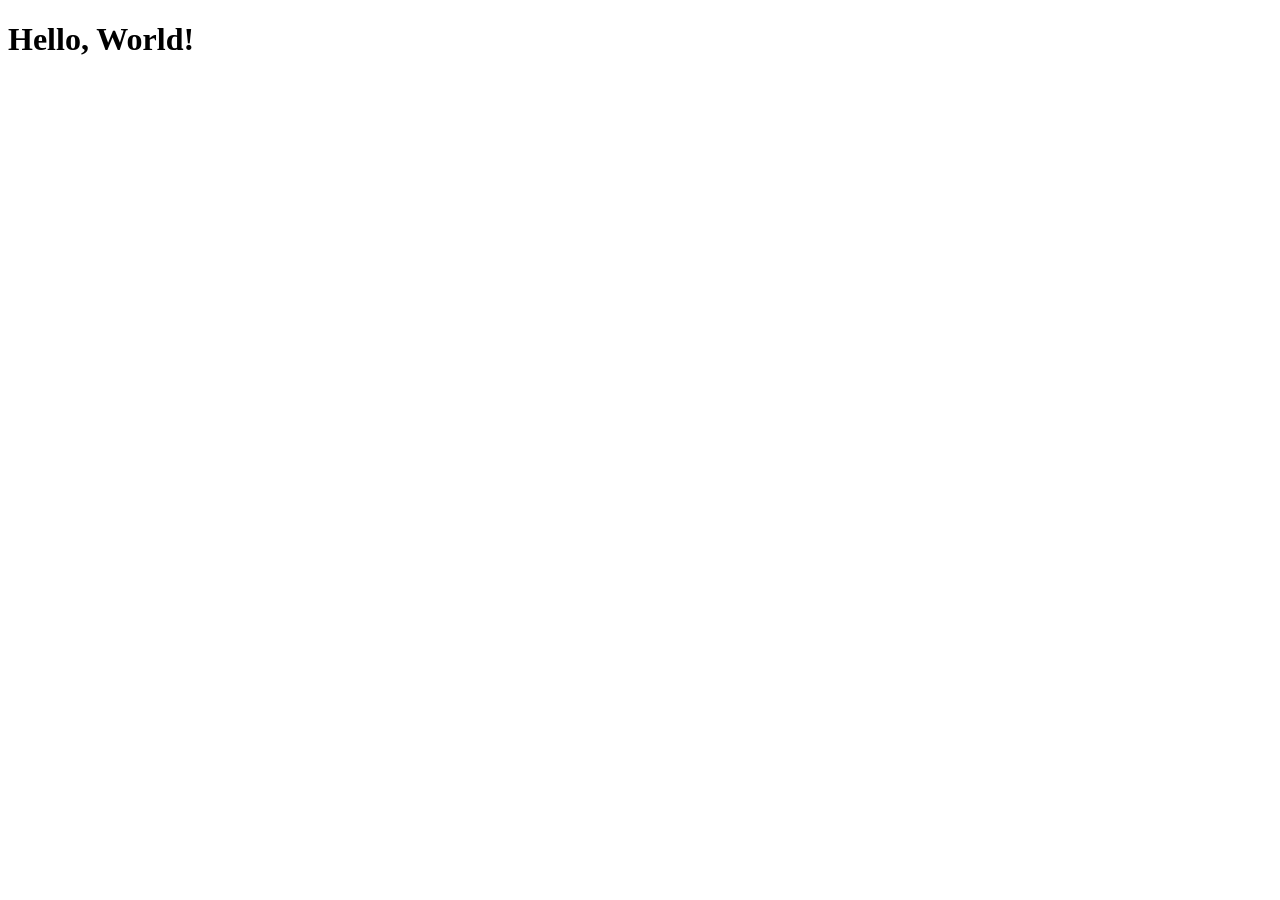
==== index.html @ 5bd73664 "Create index.html first commit hello world" ====
<!DOCTYPE html>
<html lang="en">
<head>
    <meta charset="UTF-8">
    <meta name="viewport" content="width=device-width, initial-scale=1.0">
    <title>Hello World</title>
</head>
<body>
    <h1>Hello, World!</h1>
</body>
</html>
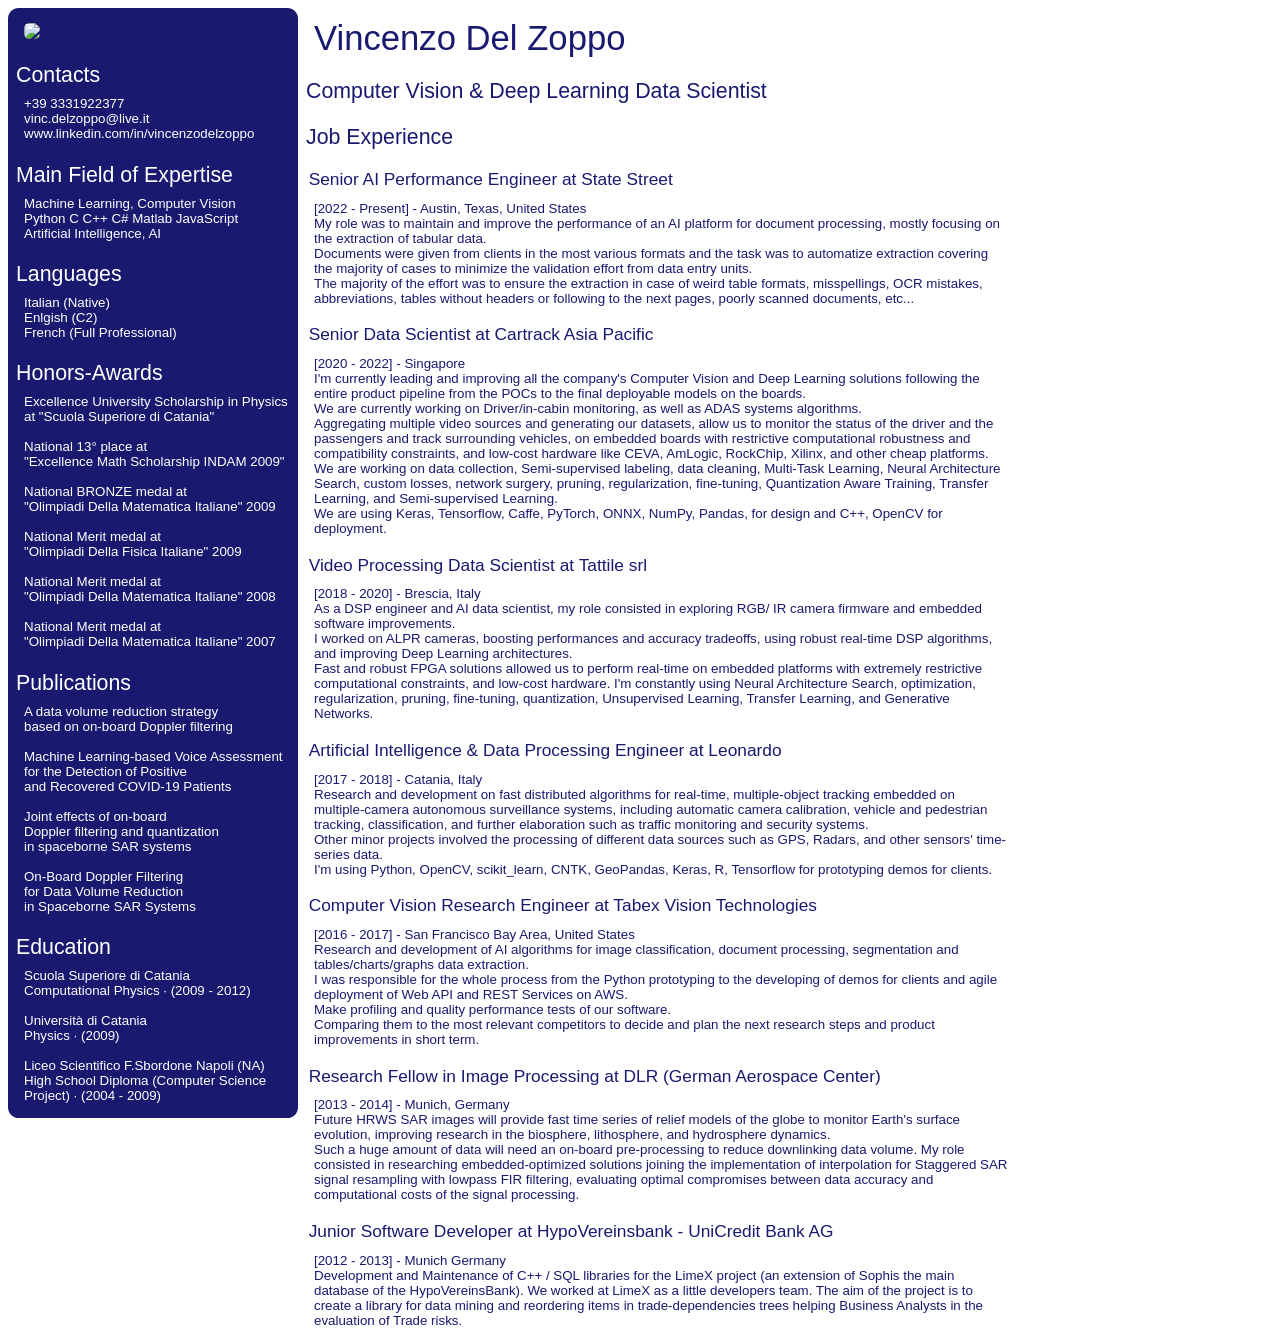
==== commit 0eea96bf: "Update index.html with portfolio" ====
--- a/index.html
+++ b/index.html
@@ -1,11 +1,168 @@
 <!DOCTYPE html>
-<html lang="en">
+
 <head>
-    <meta charset="UTF-8">
-    <meta name="viewport" content="width=device-width, initial-scale=1.0">
-    <title>Hello World</title>
+    <title>Resume</title>
+    <meta name="author" content="Vincenzo Del Zoppo" />
+    <style type="text/css">
+        * {
+            font-family: Arial, sans-serif;
+        }
+
+        p {
+            font-size: 10pt;
+            padding: 0pt;
+            margin: 0pt;
+            margin-left: 12pt;
+        }
+
+        .big_title {
+            font-size: 26pt;
+            padding-top: 8pt;
+        }
+
+        .cvsection {
+            margin: 6pt;
+            padding-top: 10pt;
+            font-size: 16pt;
+        }
+
+        .jobtitle {
+            padding-top: 6pt;
+            margin: 8pt;
+            font-size: 13pt;
+        }
+
+        .blue {
+            background-color: midnightblue;
+            color: white;
+            float: left;
+            width: 29%;
+            border-radius: 8pt;
+        }
+
+        .white {
+            color: midnightblue;
+            float: left;
+            width: 71%;
+        }
+    </style>
+
 </head>
-<body>
-    <h1>Hello, World!</h1>
+
+<body style="width: 1000px;">
+    <div class="blue">
+        <p><br /></p>
+        <p>
+            <img src="profile.png" style="width: 94%; border-radius: 4pt;">
+        </p>
+        <p class="cvsection">Contacts</p>
+        <p>+39 3331922377</p>
+        <p href="mailto:vinc.delzoppo@live.it">vinc.delzoppo@live.it</p>
+        <p href="https://www.linkedin.com/in/vincenzodelzoppo">www.linkedin.com/in/vincenzodelzoppo</p>
+        <p class="cvsection">Main Field of Expertise</p>
+        <p>Machine Learning, Computer Vision</p>
+        <p>Python C C++ C# Matlab JavaScript</p>
+        <p>Artificial Intelligence, AI<br /></p>
+        <p class="cvsection">Languages</p>
+        <p> Italian <span>(Native) <br />Enlgish <span>(C2) <br />French <span>(Full Professional)</p>
+        <p class="cvsection">Honors-Awards</p>
+        <p>Excellence University Scholarship in Physics<br /> at &quot;Scuola Superiore di Catania&quot;</p>
+        <p><br /></p>
+        <p>National 13° place at <br />&quot;Excellence Math Scholarship INDAM 2009&quot;</p>
+        <p><br /></p>
+        <p>National BRONZE medal at <br />&quot;Olimpiadi Della Matematica Italiane&quot; 2009</p>
+        <p><br /></p>
+        <p>National Merit medal at <br />&quot;Olimpiadi Della Fisica Italiane&quot; 2009</p>
+        <p><br /></p>
+        <p>National Merit medal at <br />&quot;Olimpiadi Della Matematica Italiane&quot; 2008</p>
+        <p><br /></p>
+        <p>National Merit medal at <br />&quot;Olimpiadi Della Matematica Italiane&quot; 2007</p>
+        <p class="cvsection">Publications</p>
+        <p>A data volume reduction strategy<br />based on on-board Doppler filtering</p>
+        <p><br /></p>
+        <p>Machine Learning-based Voice Assessment<br />for the Detection of Positive<br />and Recovered COVID-19
+            Patients</p>
+        <p><br /></p>
+        <p>Joint effects of on-board<br />Doppler filtering and quantization<br />in spaceborne SAR systems</p>
+        <p><br /></p>
+        <p>On-Board Doppler Filtering<br />for Data Volume Reduction<br />in Spaceborne SAR Systems</p>
+        <p class="cvsection">Education</p>
+        <p class="jobinfo">Scuola Superiore di Catania</p>
+        <p>Computational Physics · (2009 - 2012)</p>
+        <p><br /></p>
+        <p class="jobinfo">Università di Catania</p>
+        <p>Physics · (2009)</p>
+        <p><br /></p>
+        <p class="jobinfo">Liceo Scientifico F.Sbordone Napoli (NA)</p>
+        <p>High School Diploma (Computer Science Project) · (2004 - 2009)</p>
+        <p><br /></p>
+    </div>
+    <div class="white">
+        <p class="big_title">Vincenzo Del Zoppo</p>
+        <p class="cvsection"> Computer Vision & Deep Learning Data Scientist</p>
+        <p class="cvsection">Job Experience</p>
+        <p class="jobtitle">Senior AI Performance Engineer at State Street</p>
+        <p class="jobinfo">[2022 - Present] - Austin, Texas, United States</p>
+        <p>My role was to maintain and improve the performance of an AI platform for document processing, mostly
+            focusing on the extraction of tabular data.<br />Documents were given from clients in the most various
+            formats and the task was to automatize extraction covering the majority of cases to minimize the validation
+            effort from data entry units.<br />The majority of the effort was to ensure the extraction in case of weird
+            table formats, misspellings, OCR mistakes, abbreviations, tables without headers or following to the next
+            pages, poorly scanned documents, etc...</p>
+        <p class="jobtitle">Senior Data Scientist at Cartrack Asia Pacific</p>
+        <p class="jobinfo">[2020 - 2022] - Singapore</p>
+        <p>I&#39;m currently leading and improving all the company&#39;s
+            Computer Vision and Deep Learning solutions following the entire product pipeline from the POCs to the final
+            deployable models on the boards.<br />We are currently working on Driver/in-cabin monitoring, as well as
+            ADAS systems algorithms.<br />Aggregating multiple video sources and generating our datasets, allow us
+            to monitor the status of the driver and the passengers and track surrounding vehicles, on embedded boards
+            with restrictive computational robustness and compatibility constraints, and low-cost
+            hardware like CEVA, AmLogic, RockChip, Xilinx, and other cheap platforms.<br />We are working on data
+            collection, Semi-supervised labeling, data cleaning, Multi-Task Learning, Neural Architecture Search, custom
+            losses, network surgery, pruning, regularization, fine-tuning, Quantization Aware Training, Transfer
+            Learning, and Semi-supervised Learning.<br />We are using Keras, Tensorflow, Caffe, PyTorch, ONNX, NumPy,
+            Pandas, for design and C++, OpenCV for deployment.</p>
+        <p class="jobtitle">Video Processing Data Scientist at Tattile srl</p>
+        <p class="jobinfo">[2018 - 2020] - Brescia, Italy</p>
+        <p>As a DSP engineer and AI data scientist, my role consisted in exploring RGB/ IR camera firmware and embedded
+            software improvements.<br />I worked on ALPR cameras, boosting performances and accuracy tradeoffs, using
+            robust real-time DSP algorithms, and improving Deep Learning architectures.<br />Fast and robust FPGA
+            solutions allowed us to perform real-time on embedded platforms with extremely restrictive computational
+            constraints, and low-cost hardware. I&#39;m constantly using Neural Architecture Search,
+            optimization, regularization, pruning, fine-tuning, quantization, Unsupervised Learning, Transfer Learning,
+            and Generative Networks.</p>
+        <p class="jobtitle">Artificial Intelligence &amp; Data Processing Engineer at Leonardo</p>
+        <p class="jobinfo">[2017 - 2018] - Catania, Italy</p>
+        <p>Research and development on fast distributed algorithms for real-time, multiple-object tracking embedded on
+            multiple-camera autonomous surveillance systems, including automatic camera calibration, vehicle and
+            pedestrian tracking, classification, and further elaboration such as traffic monitoring and security
+            systems.<br />Other minor projects involved the processing of different data sources such as GPS, Radars, and
+            other sensors' time-series data.<br />I&#39;m using Python, OpenCV, scikit_learn, CNTK, GeoPandas, Keras, R,
+            Tensorflow for prototyping demos for clients.</p>
+        <p class="jobtitle">Computer Vision Research Engineer at Tabex Vision Technologies</p>
+        <p class="jobinfo">[2016 - 2017] - San Francisco Bay Area, United States</p>
+        <p>Research and development of AI algorithms for image classification, document processing, segmentation and
+            tables/charts/graphs data extraction.<br />I was responsible for the whole process from the Python
+            prototyping to the developing of demos for clients and agile deployment of Web API and REST Services on
+            AWS.<br />Make profiling and quality performance tests of our software.<br />Comparing them to the most
+            relevant competitors to decide and plan the next research steps and product improvements in short
+            term.</p>
+        <p class="jobtitle">Research Fellow in Image Processing at DLR (German Aerospace Center)</p>
+        <p class="jobinfo">[2013 - 2014] - Munich, Germany</p>
+        <p>Future HRWS SAR images will provide fast time series of relief models of the globe to monitor Earth's surface
+            evolution, improving research in the biosphere, lithosphere, and hydrosphere dynamics.<br />Such a huge amount of
+            data will need an on-board pre-processing to reduce downlinking data volume. My role consisted in
+            researching embedded-optimized solutions joining the implementation of interpolation for Staggered SAR
+            signal resampling with lowpass FIR filtering, evaluating optimal compromises between data accuracy and
+            computational costs of the signal processing.</p>
+        <p class="jobtitle">Junior Software Developer at HypoVereinsbank - UniCredit Bank AG</p>
+        <p class="jobinfo">[2012 - 2013] - Munich Germany</p>
+        <p>Development and Maintenance of C++ / SQL libraries for the LimeX project (an extension of Sophis the main
+            database of the HypoVereinsBank). We worked at LimeX as a little developers team. The aim of the project is
+            to create a library for data mining and reordering items in trade-dependencies trees helping Business Analysts
+            in the evaluation of Trade risks.</p>
+        <p><br /></p>
+    </div>
 </body>
+
 </html>
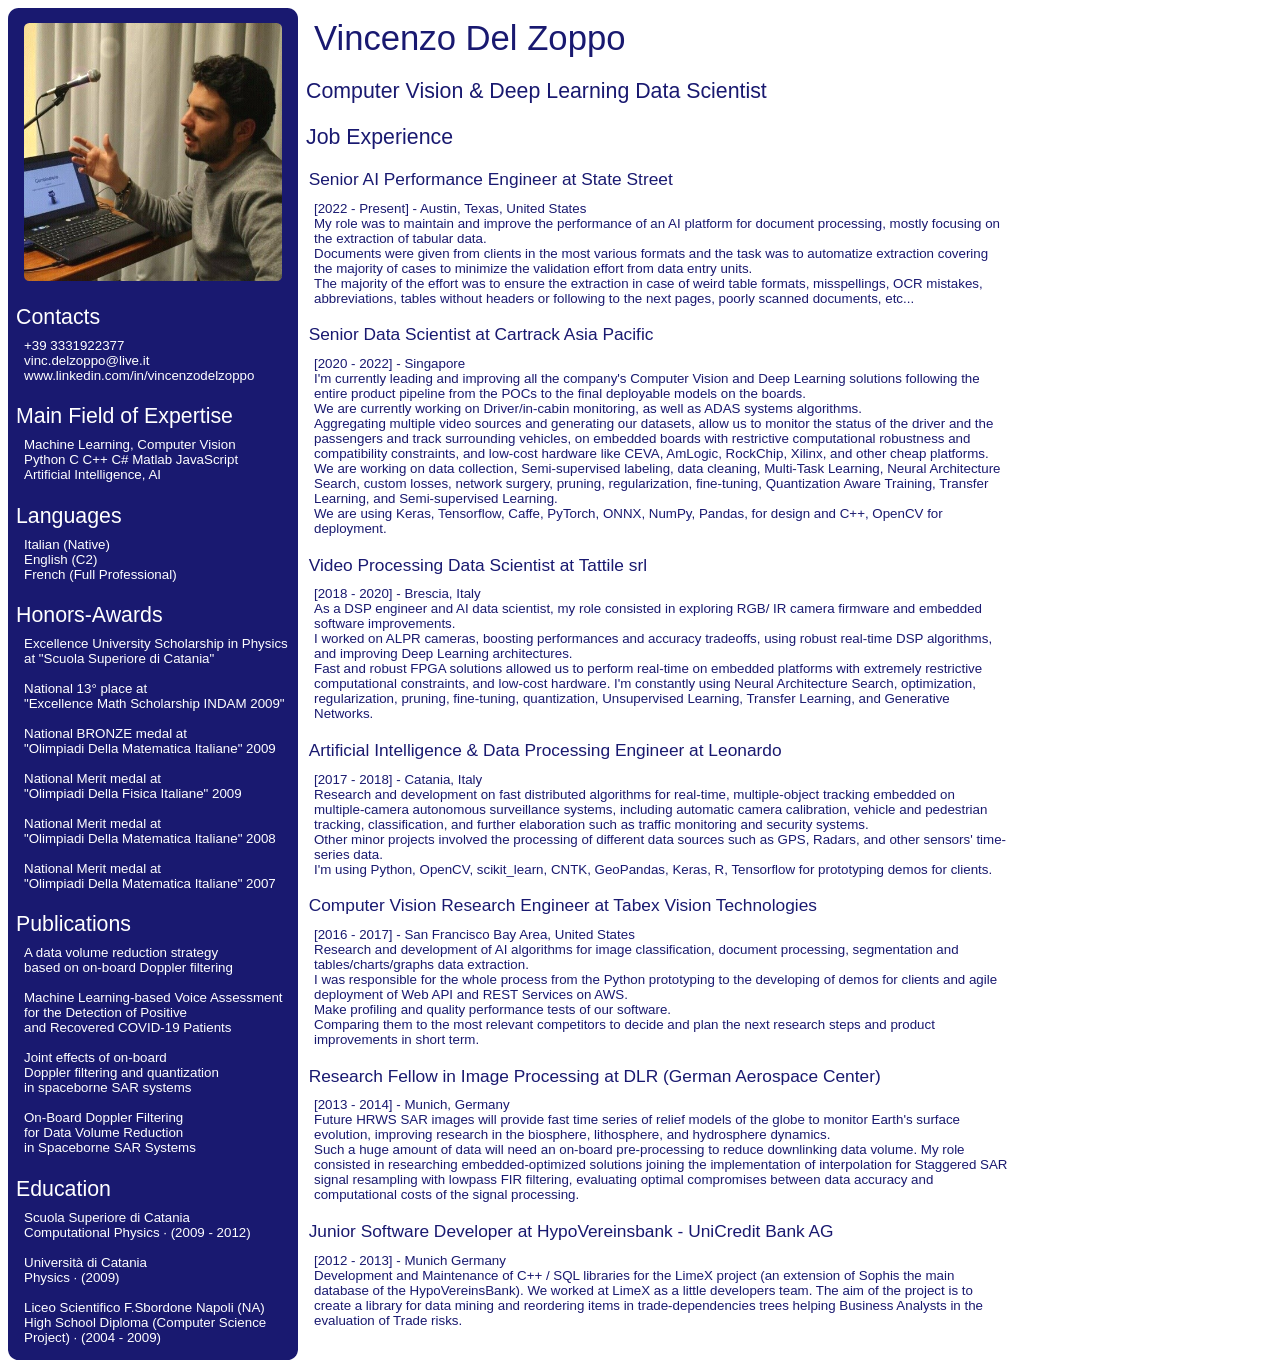
==== commit 20adbf6d: "correct typo" ====
--- a/index.html
+++ b/index.html
@@ -64,7 +64,7 @@
         <p>Python C C++ C# Matlab JavaScript</p>
         <p>Artificial Intelligence, AI<br /></p>
         <p class="cvsection">Languages</p>
-        <p> Italian <span>(Native) <br />Enlgish <span>(C2) <br />French <span>(Full Professional)</p>
+        <p> Italian <span>(Native) <br />English <span>(C2) <br />French <span>(Full Professional)</p>
         <p class="cvsection">Honors-Awards</p>
         <p>Excellence University Scholarship in Physics<br /> at &quot;Scuola Superiore di Catania&quot;</p>
         <p><br /></p>
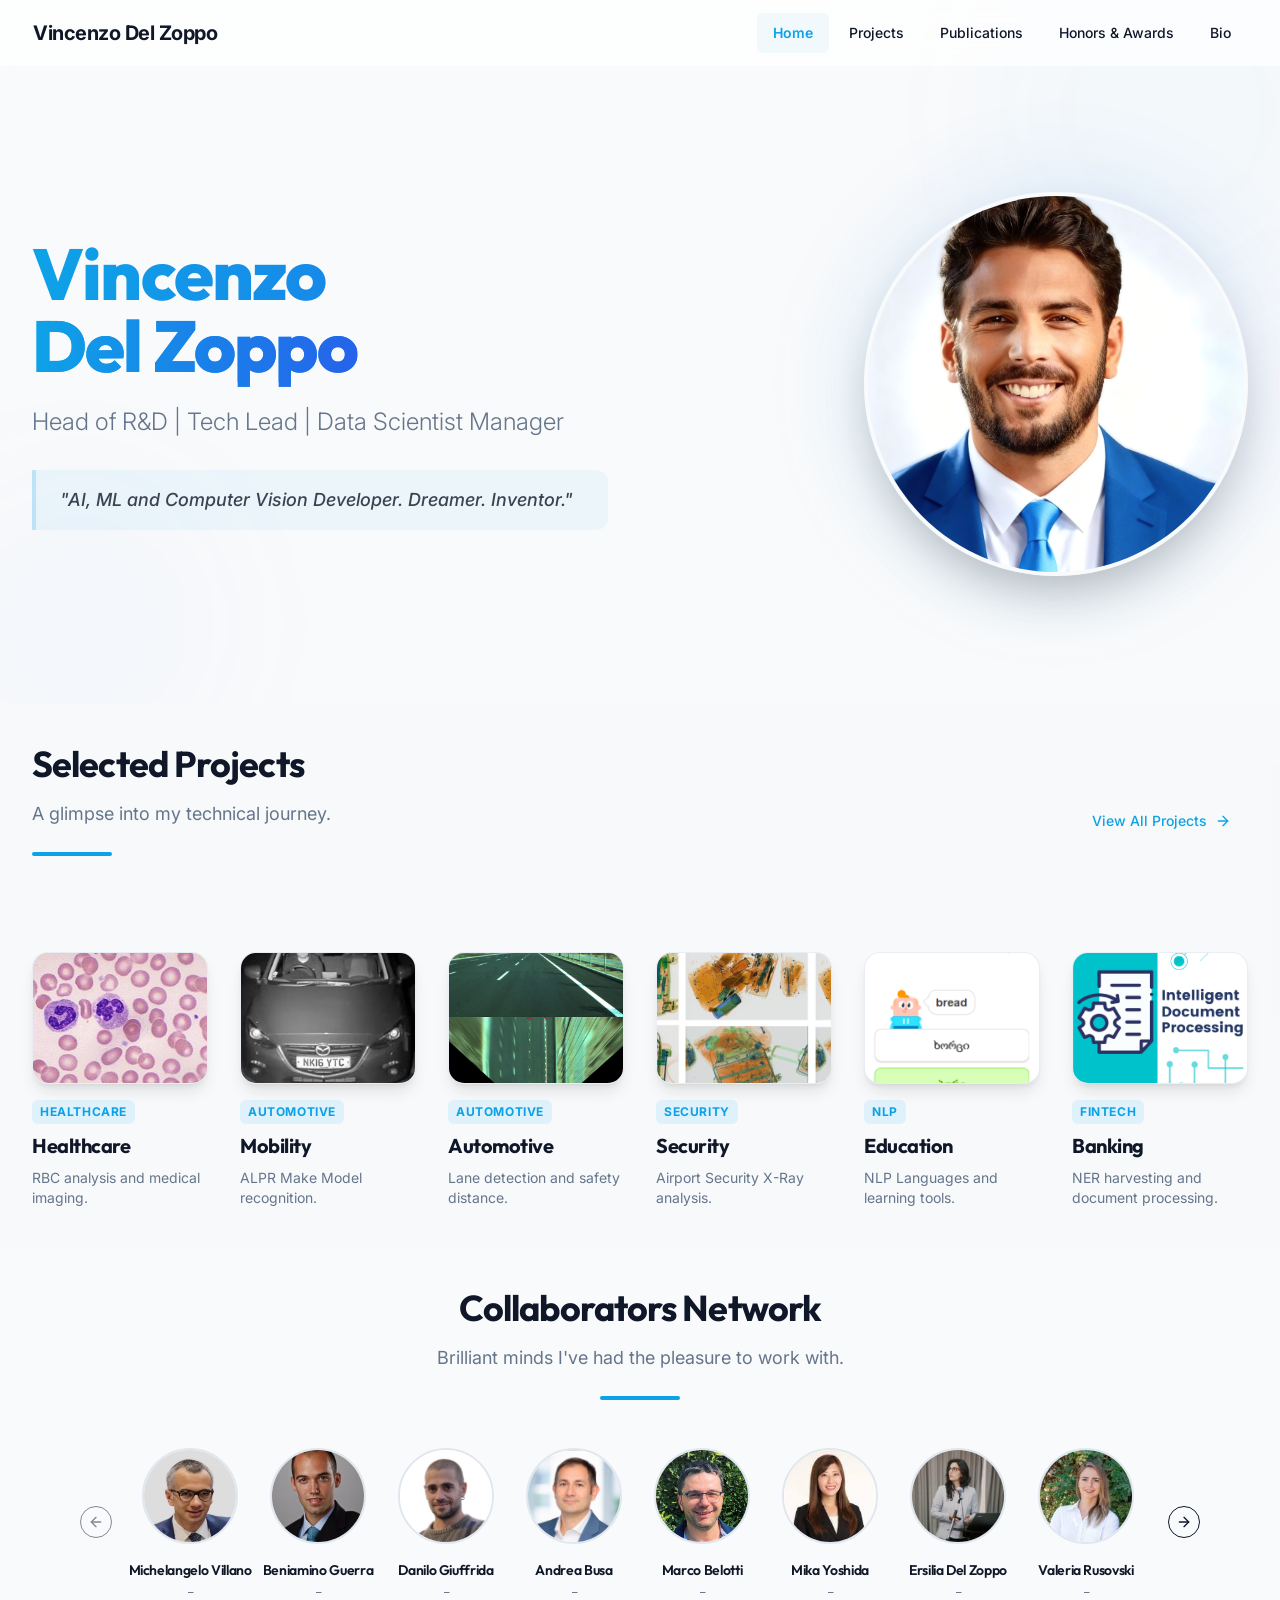
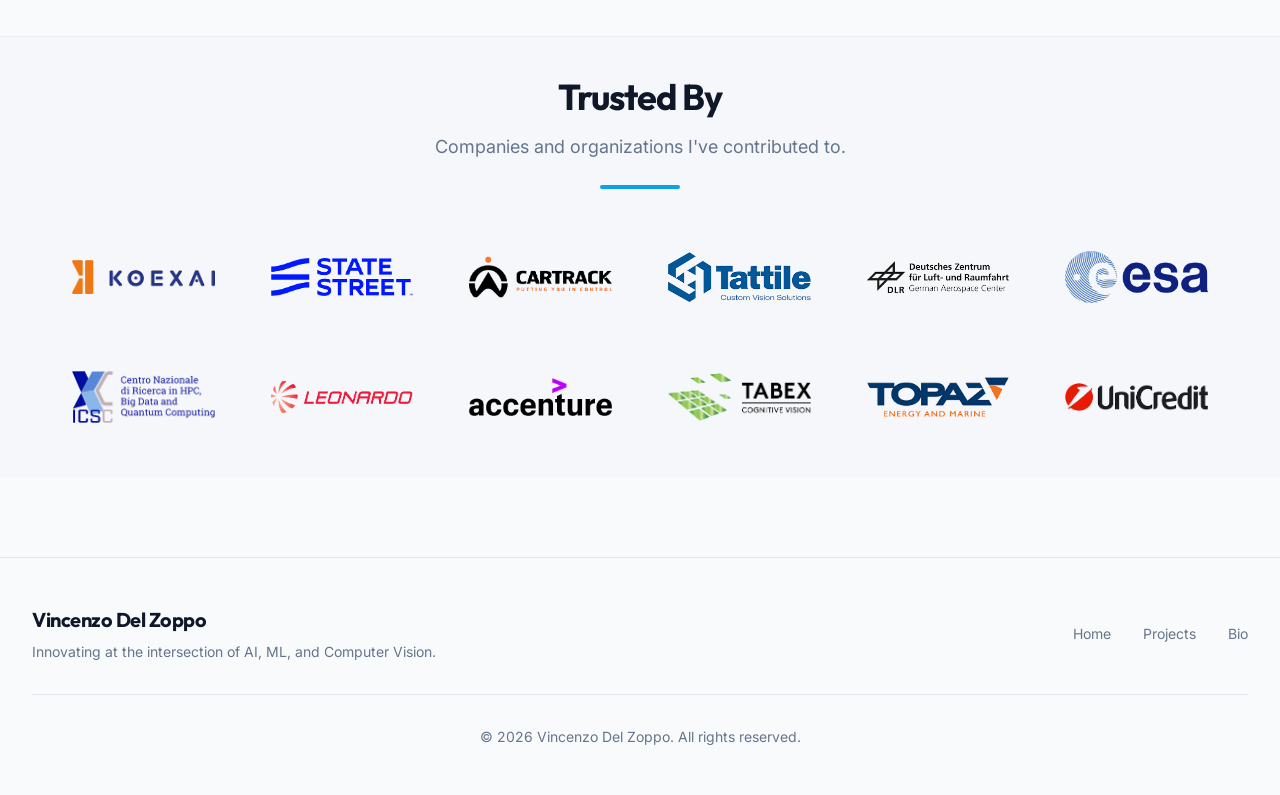
==== commit 1b391639: "full overwritten migration to Replit" ====
--- a/index.html
+++ b/index.html
@@ -1,168 +1,16 @@
 <!DOCTYPE html>
-
-<head>
-    <title>Resume</title>
-    <meta name="author" content="Vincenzo Del Zoppo" />
-    <style type="text/css">
-        * {
-            font-family: Arial, sans-serif;
-        }
-
-        p {
-            font-size: 10pt;
-            padding: 0pt;
-            margin: 0pt;
-            margin-left: 12pt;
-        }
-
-        .big_title {
-            font-size: 26pt;
-            padding-top: 8pt;
-        }
-
-        .cvsection {
-            margin: 6pt;
-            padding-top: 10pt;
-            font-size: 16pt;
-        }
-
-        .jobtitle {
-            padding-top: 6pt;
-            margin: 8pt;
-            font-size: 13pt;
-        }
-
-        .blue {
-            background-color: midnightblue;
-            color: white;
-            float: left;
-            width: 29%;
-            border-radius: 8pt;
-        }
-
-        .white {
-            color: midnightblue;
-            float: left;
-            width: 71%;
-        }
-    </style>
-
-</head>
-
-<body style="width: 1000px;">
-    <div class="blue">
-        <p><br /></p>
-        <p>
-            <img src="profile.png" style="width: 94%; border-radius: 4pt;">
-        </p>
-        <p class="cvsection">Contacts</p>
-        <p>+39 3331922377</p>
-        <p href="mailto:vinc.delzoppo@live.it">vinc.delzoppo@live.it</p>
-        <p href="https://www.linkedin.com/in/vincenzodelzoppo">www.linkedin.com/in/vincenzodelzoppo</p>
-        <p class="cvsection">Main Field of Expertise</p>
-        <p>Machine Learning, Computer Vision</p>
-        <p>Python C C++ C# Matlab JavaScript</p>
-        <p>Artificial Intelligence, AI<br /></p>
-        <p class="cvsection">Languages</p>
-        <p> Italian <span>(Native) <br />English <span>(C2) <br />French <span>(Full Professional)</p>
-        <p class="cvsection">Honors-Awards</p>
-        <p>Excellence University Scholarship in Physics<br /> at &quot;Scuola Superiore di Catania&quot;</p>
-        <p><br /></p>
-        <p>National 13° place at <br />&quot;Excellence Math Scholarship INDAM 2009&quot;</p>
-        <p><br /></p>
-        <p>National BRONZE medal at <br />&quot;Olimpiadi Della Matematica Italiane&quot; 2009</p>
-        <p><br /></p>
-        <p>National Merit medal at <br />&quot;Olimpiadi Della Fisica Italiane&quot; 2009</p>
-        <p><br /></p>
-        <p>National Merit medal at <br />&quot;Olimpiadi Della Matematica Italiane&quot; 2008</p>
-        <p><br /></p>
-        <p>National Merit medal at <br />&quot;Olimpiadi Della Matematica Italiane&quot; 2007</p>
-        <p class="cvsection">Publications</p>
-        <p>A data volume reduction strategy<br />based on on-board Doppler filtering</p>
-        <p><br /></p>
-        <p>Machine Learning-based Voice Assessment<br />for the Detection of Positive<br />and Recovered COVID-19
-            Patients</p>
-        <p><br /></p>
-        <p>Joint effects of on-board<br />Doppler filtering and quantization<br />in spaceborne SAR systems</p>
-        <p><br /></p>
-        <p>On-Board Doppler Filtering<br />for Data Volume Reduction<br />in Spaceborne SAR Systems</p>
-        <p class="cvsection">Education</p>
-        <p class="jobinfo">Scuola Superiore di Catania</p>
-        <p>Computational Physics · (2009 - 2012)</p>
-        <p><br /></p>
-        <p class="jobinfo">Università di Catania</p>
-        <p>Physics · (2009)</p>
-        <p><br /></p>
-        <p class="jobinfo">Liceo Scientifico F.Sbordone Napoli (NA)</p>
-        <p>High School Diploma (Computer Science Project) · (2004 - 2009)</p>
-        <p><br /></p>
-    </div>
-    <div class="white">
-        <p class="big_title">Vincenzo Del Zoppo</p>
-        <p class="cvsection"> Computer Vision & Deep Learning Data Scientist</p>
-        <p class="cvsection">Job Experience</p>
-        <p class="jobtitle">Senior AI Performance Engineer at State Street</p>
-        <p class="jobinfo">[2022 - Present] - Austin, Texas, United States</p>
-        <p>My role was to maintain and improve the performance of an AI platform for document processing, mostly
-            focusing on the extraction of tabular data.<br />Documents were given from clients in the most various
-            formats and the task was to automatize extraction covering the majority of cases to minimize the validation
-            effort from data entry units.<br />The majority of the effort was to ensure the extraction in case of weird
-            table formats, misspellings, OCR mistakes, abbreviations, tables without headers or following to the next
-            pages, poorly scanned documents, etc...</p>
-        <p class="jobtitle">Senior Data Scientist at Cartrack Asia Pacific</p>
-        <p class="jobinfo">[2020 - 2022] - Singapore</p>
-        <p>I&#39;m currently leading and improving all the company&#39;s
-            Computer Vision and Deep Learning solutions following the entire product pipeline from the POCs to the final
-            deployable models on the boards.<br />We are currently working on Driver/in-cabin monitoring, as well as
-            ADAS systems algorithms.<br />Aggregating multiple video sources and generating our datasets, allow us
-            to monitor the status of the driver and the passengers and track surrounding vehicles, on embedded boards
-            with restrictive computational robustness and compatibility constraints, and low-cost
-            hardware like CEVA, AmLogic, RockChip, Xilinx, and other cheap platforms.<br />We are working on data
-            collection, Semi-supervised labeling, data cleaning, Multi-Task Learning, Neural Architecture Search, custom
-            losses, network surgery, pruning, regularization, fine-tuning, Quantization Aware Training, Transfer
-            Learning, and Semi-supervised Learning.<br />We are using Keras, Tensorflow, Caffe, PyTorch, ONNX, NumPy,
-            Pandas, for design and C++, OpenCV for deployment.</p>
-        <p class="jobtitle">Video Processing Data Scientist at Tattile srl</p>
-        <p class="jobinfo">[2018 - 2020] - Brescia, Italy</p>
-        <p>As a DSP engineer and AI data scientist, my role consisted in exploring RGB/ IR camera firmware and embedded
-            software improvements.<br />I worked on ALPR cameras, boosting performances and accuracy tradeoffs, using
-            robust real-time DSP algorithms, and improving Deep Learning architectures.<br />Fast and robust FPGA
-            solutions allowed us to perform real-time on embedded platforms with extremely restrictive computational
-            constraints, and low-cost hardware. I&#39;m constantly using Neural Architecture Search,
-            optimization, regularization, pruning, fine-tuning, quantization, Unsupervised Learning, Transfer Learning,
-            and Generative Networks.</p>
-        <p class="jobtitle">Artificial Intelligence &amp; Data Processing Engineer at Leonardo</p>
-        <p class="jobinfo">[2017 - 2018] - Catania, Italy</p>
-        <p>Research and development on fast distributed algorithms for real-time, multiple-object tracking embedded on
-            multiple-camera autonomous surveillance systems, including automatic camera calibration, vehicle and
-            pedestrian tracking, classification, and further elaboration such as traffic monitoring and security
-            systems.<br />Other minor projects involved the processing of different data sources such as GPS, Radars, and
-            other sensors' time-series data.<br />I&#39;m using Python, OpenCV, scikit_learn, CNTK, GeoPandas, Keras, R,
-            Tensorflow for prototyping demos for clients.</p>
-        <p class="jobtitle">Computer Vision Research Engineer at Tabex Vision Technologies</p>
-        <p class="jobinfo">[2016 - 2017] - San Francisco Bay Area, United States</p>
-        <p>Research and development of AI algorithms for image classification, document processing, segmentation and
-            tables/charts/graphs data extraction.<br />I was responsible for the whole process from the Python
-            prototyping to the developing of demos for clients and agile deployment of Web API and REST Services on
-            AWS.<br />Make profiling and quality performance tests of our software.<br />Comparing them to the most
-            relevant competitors to decide and plan the next research steps and product improvements in short
-            term.</p>
-        <p class="jobtitle">Research Fellow in Image Processing at DLR (German Aerospace Center)</p>
-        <p class="jobinfo">[2013 - 2014] - Munich, Germany</p>
-        <p>Future HRWS SAR images will provide fast time series of relief models of the globe to monitor Earth's surface
-            evolution, improving research in the biosphere, lithosphere, and hydrosphere dynamics.<br />Such a huge amount of
-            data will need an on-board pre-processing to reduce downlinking data volume. My role consisted in
-            researching embedded-optimized solutions joining the implementation of interpolation for Staggered SAR
-            signal resampling with lowpass FIR filtering, evaluating optimal compromises between data accuracy and
-            computational costs of the signal processing.</p>
-        <p class="jobtitle">Junior Software Developer at HypoVereinsbank - UniCredit Bank AG</p>
-        <p class="jobinfo">[2012 - 2013] - Munich Germany</p>
-        <p>Development and Maintenance of C++ / SQL libraries for the LimeX project (an extension of Sophis the main
-            database of the HypoVereinsBank). We worked at LimeX as a little developers team. The aim of the project is
-            to create a library for data mining and reordering items in trade-dependencies trees helping Business Analysts
-            in the evaluation of Trade risks.</p>
-        <p><br /></p>
-    </div>
-</body>
-
-</html>
+<html lang="en">
+  <head>
+    <meta charset="UTF-8" />
+    <meta name="viewport" content="width=device-width, initial-scale=1.0, maximum-scale=1" />
+    <link rel="icon" type="image/png" href="./favicon.png" />
+    <link rel="preconnect" href="https://fonts.googleapis.com">
+    <link rel="preconnect" href="https://fonts.gstatic.com" crossorigin>
+    <link href="https://fonts.googleapis.com/css2?family=Architects+Daughter&family=DM+Sans:ital,opsz,wght@0,9..40,100..1000;1,9..40,100..1000&family=Fira+Code:wght@300..700&family=Geist+Mono:wght@100..900&family=Geist:wght@100..900&family=IBM+Plex+Mono:ital,wght@0,100;0,200;0,300;0,400;0,500;0,600;0,700;1,100;1,200;1,300;1,400;1,500;1,600;1,700&family=IBM+Plex+Sans:ital,wght@0,100..700;1,100..700&family=Inter:ital,opsz,wght@0,14..32,100..900;1,14..32,100..900&family=JetBrains+Mono:ital,wght@0,100..800;1,100..800&family=Libre+Baskerville:ital,wght@0,400;0,700;1,400&family=Lora:ital,wght@0,400..700;1,400..700&family=Merriweather:ital,opsz,wght@0,18..144,300..900;1,18..144,300..900&family=Montserrat:ital,wght@0,100..900;1,100..900&family=Open+Sans:ital,wght@0,300..800;1,300..800&family=Outfit:wght@100..900&family=Oxanium:wght@200..800&family=Playfair+Display:ital,wght@0,400..900;1,400..900&family=Plus+Jakarta+Sans:ital,wght@0,200..800;1,200..800&family=Poppins:ital,wght@0,100;0,200;0,300;0,400;0,500;0,600;0,700;0,800;0,900;1,100;1,200;1,300;1,400;1,500;1,600;1,700;1,800;1,900&family=Roboto+Mono:ital,wght@0,100..700;1,100..700&family=Roboto:ital,wght@0,100..900;1,100..900&family=Source+Code+Pro:ital,wght@0,200..900;1,200..900&family=Source+Serif+4:ital,opsz,wght@0,8..60,200..900;1,8..60,200..900&family=Space+Grotesk:wght@300..700&family=Space+Mono:ital,wght@0,400;0,700;1,400;1,700&display=swap" rel="stylesheet">
+    <script type="module" crossorigin src="./assets/index-X6UUe04I.js"></script>
+    <link rel="stylesheet" crossorigin href="./assets/index-rhtZ9JbQ.css">
+  </head>
+  <body>
+    <div id="root"></div>
+  </body>
+</html>
--- a/assets/index-rhtZ9JbQ.css
+++ b/assets/index-rhtZ9JbQ.css
@@ -0,0 +1 @@
+@import"https://fonts.googleapis.com/css2?family=Outfit:wght@300;400;500;600;700;800&family=Inter:wght@300;400;500;600&display=swap";*,:before,:after{--tw-border-spacing-x: 0;--tw-border-spacing-y: 0;--tw-translate-x: 0;--tw-translate-y: 0;--tw-rotate: 0;--tw-skew-x: 0;--tw-skew-y: 0;--tw-scale-x: 1;--tw-scale-y: 1;--tw-pan-x: ;--tw-pan-y: ;--tw-pinch-zoom: ;--tw-scroll-snap-strictness: proximity;--tw-gradient-from-position: ;--tw-gradient-via-position: ;--tw-gradient-to-position: ;--tw-ordinal: ;--tw-slashed-zero: ;--tw-numeric-figure: ;--tw-numeric-spacing: ;--tw-numeric-fraction: ;--tw-ring-inset: ;--tw-ring-offset-width: 0px;--tw-ring-offset-color: #fff;--tw-ring-color: rgb(59 130 246 / .5);--tw-ring-offset-shadow: 0 0 #0000;--tw-ring-shadow: 0 0 #0000;--tw-shadow: 0 0 #0000;--tw-shadow-colored: 0 0 #0000;--tw-blur: ;--tw-brightness: ;--tw-contrast: ;--tw-grayscale: ;--tw-hue-rotate: ;--tw-invert: ;--tw-saturate: ;--tw-sepia: ;--tw-drop-shadow: ;--tw-backdrop-blur: ;--tw-backdrop-brightness: ;--tw-backdrop-contrast: ;--tw-backdrop-grayscale: ;--tw-backdrop-hue-rotate: ;--tw-backdrop-invert: ;--tw-backdrop-opacity: ;--tw-backdrop-saturate: ;--tw-backdrop-sepia: ;--tw-contain-size: ;--tw-contain-layout: ;--tw-contain-paint: ;--tw-contain-style: }::backdrop{--tw-border-spacing-x: 0;--tw-border-spacing-y: 0;--tw-translate-x: 0;--tw-translate-y: 0;--tw-rotate: 0;--tw-skew-x: 0;--tw-skew-y: 0;--tw-scale-x: 1;--tw-scale-y: 1;--tw-pan-x: ;--tw-pan-y: ;--tw-pinch-zoom: ;--tw-scroll-snap-strictness: proximity;--tw-gradient-from-position: ;--tw-gradient-via-position: ;--tw-gradient-to-position: ;--tw-ordinal: ;--tw-slashed-zero: ;--tw-numeric-figure: ;--tw-numeric-spacing: ;--tw-numeric-fraction: ;--tw-ring-inset: ;--tw-ring-offset-width: 0px;--tw-ring-offset-color: #fff;--tw-ring-color: rgb(59 130 246 / .5);--tw-ring-offset-shadow: 0 0 #0000;--tw-ring-shadow: 0 0 #0000;--tw-shadow: 0 0 #0000;--tw-shadow-colored: 0 0 #0000;--tw-blur: ;--tw-brightness: ;--tw-contrast: ;--tw-grayscale: ;--tw-hue-rotate: ;--tw-invert: ;--tw-saturate: ;--tw-sepia: ;--tw-drop-shadow: ;--tw-backdrop-blur: ;--tw-backdrop-brightness: ;--tw-backdrop-contrast: ;--tw-backdrop-grayscale: ;--tw-backdrop-hue-rotate: ;--tw-backdrop-invert: ;--tw-backdrop-opacity: ;--tw-backdrop-saturate: ;--tw-backdrop-sepia: ;--tw-contain-size: ;--tw-contain-layout: ;--tw-contain-paint: ;--tw-contain-style: }*,:before,:after{box-sizing:border-box;border-width:0;border-style:solid;border-color:#e5e7eb}:before,:after{--tw-content: ""}html,:host{line-height:1.5;-webkit-text-size-adjust:100%;-moz-tab-size:4;-o-tab-size:4;tab-size:4;font-family:var(--font-sans);font-feature-settings:normal;font-variation-settings:normal;-webkit-tap-highlight-color:transparent}body{margin:0;line-height:inherit}hr{height:0;color:inherit;border-top-width:1px}abbr:where([title]){-webkit-text-decoration:underline dotted;text-decoration:underline dotted}h1,h2,h3,h4,h5,h6{font-size:inherit;font-weight:inherit}a{color:inherit;text-decoration:inherit}b,strong{font-weight:bolder}code,kbd,samp,pre{font-family:var(--font-mono);font-feature-settings:normal;font-variation-settings:normal;font-size:1em}small{font-size:80%}sub,sup{font-size:75%;line-height:0;position:relative;vertical-align:baseline}sub{bottom:-.25em}sup{top:-.5em}table{text-indent:0;border-color:inherit;border-collapse:collapse}button,input,optgroup,select,textarea{font-family:inherit;font-feature-settings:inherit;font-variation-settings:inherit;font-size:100%;font-weight:inherit;line-height:inherit;letter-spacing:inherit;color:inherit;margin:0;padding:0}button,select{text-transform:none}button,input:where([type=button]),input:where([type=reset]),input:where([type=submit]){-webkit-appearance:button;background-color:transparent;background-image:none}:-moz-focusring{outline:auto}:-moz-ui-invalid{box-shadow:none}progress{vertical-align:baseline}::-webkit-inner-spin-button,::-webkit-outer-spin-button{height:auto}[type=search]{-webkit-appearance:textfield;outline-offset:-2px}::-webkit-search-decoration{-webkit-appearance:none}::-webkit-file-upload-button{-webkit-appearance:button;font:inherit}summary{display:list-item}blockquote,dl,dd,h1,h2,h3,h4,h5,h6,hr,figure,p,pre{margin:0}fieldset{margin:0;padding:0}legend{padding:0}ol,ul,menu{list-style:none;margin:0;padding:0}dialog{padding:0}textarea{resize:vertical}input::-moz-placeholder,textarea::-moz-placeholder{opacity:1;color:#9ca3af}input::placeholder,textarea::placeholder{opacity:1;color:#9ca3af}button,[role=button]{cursor:pointer}:disabled{cursor:default}img,svg,video,canvas,audio,iframe,embed,object{display:block;vertical-align:middle}img,video{max-width:100%;height:auto}[hidden]:where(:not([hidden=until-found])){display:none}*{--tw-border-opacity: 1;border-color:hsl(var(--border) / var(--tw-border-opacity, 1))}body{--tw-bg-opacity: 1;background-color:hsl(var(--background) / var(--tw-bg-opacity, 1));--tw-text-opacity: 1;color:hsl(var(--foreground) / var(--tw-text-opacity, 1));-webkit-font-smoothing:antialiased;-moz-osx-font-smoothing:grayscale;font-family:var(--font-body)}h1,h2,h3,h4,h5,h6{font-family:var(--font-display);font-weight:700;letter-spacing:-.025em}.sr-only{position:absolute;width:1px;height:1px;padding:0;margin:-1px;overflow:hidden;clip:rect(0,0,0,0);white-space:nowrap;border-width:0}.pointer-events-none{pointer-events:none}.pointer-events-auto{pointer-events:auto}.visible{visibility:visible}.invisible{visibility:hidden}.fixed{position:fixed}.absolute{position:absolute}.relative{position:relative}.inset-0{inset:0}.inset-x-0{left:0;right:0}.inset-y-0{top:0;bottom:0}.-bottom-12{bottom:-3rem}.-left-12{left:-3rem}.-left-\[39px\]{left:-39px}.-right-12{right:-3rem}.-top-12{top:-3rem}.bottom-0{bottom:0}.left-0{left:0}.left-1{left:.25rem}.left-1\/2{left:50%}.left-2{left:.5rem}.left-\[50\%\]{left:50%}.right-0{right:0}.right-1{right:.25rem}.right-2{right:.5rem}.right-3{right:.75rem}.right-4{right:1rem}.top-0{top:0}.top-1{top:.25rem}.top-1\.5{top:.375rem}.top-1\/2{top:50%}.top-2{top:.5rem}.top-3\.5{top:.875rem}.top-4{top:1rem}.top-\[1px\]{top:1px}.top-\[50\%\]{top:50%}.top-\[60\%\]{top:60%}.top-full{top:100%}.z-10{z-index:10}.z-20{z-index:20}.z-50{z-index:50}.z-\[100\]{z-index:100}.z-\[1\]{z-index:1}.-mx-1{margin-left:-.25rem;margin-right:-.25rem}.mx-2{margin-left:.5rem;margin-right:.5rem}.mx-3\.5{margin-left:.875rem;margin-right:.875rem}.mx-4{margin-left:1rem;margin-right:1rem}.mx-auto{margin-left:auto;margin-right:auto}.my-0\.5{margin-top:.125rem;margin-bottom:.125rem}.my-1{margin-top:.25rem;margin-bottom:.25rem}.-mb-20{margin-bottom:-5rem}.-ml-1{margin-left:-.25rem}.-ml-20{margin-left:-5rem}.-ml-4{margin-left:-1rem}.-mr-20{margin-right:-5rem}.-mt-20{margin-top:-5rem}.-mt-4{margin-top:-1rem}.mb-1{margin-bottom:.25rem}.mb-12{margin-bottom:3rem}.mb-16{margin-bottom:4rem}.mb-2{margin-bottom:.5rem}.mb-3{margin-bottom:.75rem}.mb-4{margin-bottom:1rem}.mb-6{margin-bottom:1.5rem}.mb-8{margin-bottom:2rem}.ml-1{margin-left:.25rem}.ml-3{margin-left:.75rem}.ml-auto{margin-left:auto}.mr-2{margin-right:.5rem}.mt-1{margin-top:.25rem}.mt-1\.5{margin-top:.375rem}.mt-12{margin-top:3rem}.mt-2{margin-top:.5rem}.mt-20{margin-top:5rem}.mt-24{margin-top:6rem}.mt-3{margin-top:.75rem}.mt-4{margin-top:1rem}.mt-6{margin-top:1.5rem}.mt-8{margin-top:2rem}.mt-auto{margin-top:auto}.line-clamp-2{overflow:hidden;display:-webkit-box;-webkit-box-orient:vertical;-webkit-line-clamp:2}.block{display:block}.flex{display:flex}.inline-flex{display:inline-flex}.table{display:table}.grid{display:grid}.hidden{display:none}.aspect-\[4\/3\]{aspect-ratio:4/3}.aspect-square{aspect-ratio:1 / 1}.aspect-video{aspect-ratio:16 / 9}.size-4{width:1rem;height:1rem}.h-1{height:.25rem}.h-1\.5{height:.375rem}.h-10{height:2.5rem}.h-11{height:2.75rem}.h-12{height:3rem}.h-16{height:4rem}.h-2{height:.5rem}.h-2\.5{height:.625rem}.h-20{height:5rem}.h-24{height:6rem}.h-3{height:.75rem}.h-3\.5{height:.875rem}.h-4{height:1rem}.h-5{height:1.25rem}.h-6{height:1.5rem}.h-64{height:16rem}.h-7{height:1.75rem}.h-8{height:2rem}.h-80{height:20rem}.h-9{height:2.25rem}.h-96{height:24rem}.h-\[1px\]{height:1px}.h-\[var\(--radix-navigation-menu-viewport-height\)\]{height:var(--radix-navigation-menu-viewport-height)}.h-\[var\(--radix-select-trigger-height\)\]{height:var(--radix-select-trigger-height)}.h-auto{height:auto}.h-full{height:100%}.h-px{height:1px}.h-svh{height:100svh}.max-h-20{max-height:5rem}.max-h-\[--radix-context-menu-content-available-height\]{max-height:var(--radix-context-menu-content-available-height)}.max-h-\[--radix-select-content-available-height\]{max-height:var(--radix-select-content-available-height)}.max-h-\[300px\]{max-height:300px}.max-h-\[var\(--radix-dropdown-menu-content-available-height\)\]{max-height:var(--radix-dropdown-menu-content-available-height)}.max-h-screen{max-height:100vh}.min-h-0{min-height:0px}.min-h-10{min-height:2.5rem}.min-h-8{min-height:2rem}.min-h-9{min-height:2.25rem}.min-h-\[80px\]{min-height:80px}.min-h-screen{min-height:100vh}.min-h-svh{min-height:100svh}.w-0{width:0px}.w-1{width:.25rem}.w-10{width:2.5rem}.w-11{width:2.75rem}.w-12{width:3rem}.w-2{width:.5rem}.w-2\.5{width:.625rem}.w-20{width:5rem}.w-24{width:6rem}.w-3{width:.75rem}.w-3\.5{width:.875rem}.w-3\/4{width:75%}.w-4{width:1rem}.w-5{width:1.25rem}.w-6{width:1.5rem}.w-64{width:16rem}.w-7{width:1.75rem}.w-72{width:18rem}.w-8{width:2rem}.w-80{width:20rem}.w-9{width:2.25rem}.w-96{width:24rem}.w-\[100px\]{width:100px}.w-\[1px\]{width:1px}.w-\[var\(--sidebar-width\)\]{width:var(--sidebar-width)}.w-auto{width:auto}.w-fit{width:-moz-fit-content;width:fit-content}.w-full{width:100%}.w-max{width:-moz-max-content;width:max-content}.w-px{width:1px}.min-w-0{min-width:0px}.min-w-10{min-width:2.5rem}.min-w-11{min-width:2.75rem}.min-w-5{min-width:1.25rem}.min-w-9{min-width:2.25rem}.min-w-\[12rem\]{min-width:12rem}.min-w-\[8rem\]{min-width:8rem}.min-w-\[var\(--radix-select-trigger-width\)\]{min-width:var(--radix-select-trigger-width)}.max-w-2xl{max-width:42rem}.max-w-4xl{max-width:56rem}.max-w-5xl{max-width:64rem}.max-w-6xl{max-width:72rem}.max-w-7xl{max-width:80rem}.max-w-\[var\(--skeleton-width\)\]{max-width:var(--skeleton-width)}.max-w-lg{max-width:32rem}.max-w-max{max-width:-moz-max-content;max-width:max-content}.max-w-md{max-width:28rem}.max-w-xl{max-width:36rem}.flex-1{flex:1 1 0%}.flex-shrink-0,.shrink-0{flex-shrink:0}.flex-grow,.grow{flex-grow:1}.grow-0{flex-grow:0}.basis-\[6\.5rem\]{flex-basis:6.5rem}.basis-full{flex-basis:100%}.caption-bottom{caption-side:bottom}.border-collapse{border-collapse:collapse}.origin-\[--radix-context-menu-content-transform-origin\]{transform-origin:var(--radix-context-menu-content-transform-origin)}.origin-\[--radix-dropdown-menu-content-transform-origin\]{transform-origin:var(--radix-dropdown-menu-content-transform-origin)}.origin-\[--radix-hover-card-content-transform-origin\]{transform-origin:var(--radix-hover-card-content-transform-origin)}.origin-\[--radix-menubar-content-transform-origin\]{transform-origin:var(--radix-menubar-content-transform-origin)}.origin-\[--radix-popover-content-transform-origin\]{transform-origin:var(--radix-popover-content-transform-origin)}.origin-\[--radix-select-content-transform-origin\]{transform-origin:var(--radix-select-content-transform-origin)}.origin-\[--radix-tooltip-content-transform-origin\]{transform-origin:var(--radix-tooltip-content-transform-origin)}.-translate-x-1\/2{--tw-translate-x: -50%;transform:translate(var(--tw-translate-x),var(--tw-translate-y)) rotate(var(--tw-rotate)) skew(var(--tw-skew-x)) skewY(var(--tw-skew-y)) scaleX(var(--tw-scale-x)) scaleY(var(--tw-scale-y))}.-translate-x-px{--tw-translate-x: -1px;transform:translate(var(--tw-translate-x),var(--tw-translate-y)) rotate(var(--tw-rotate)) skew(var(--tw-skew-x)) skewY(var(--tw-skew-y)) scaleX(var(--tw-scale-x)) scaleY(var(--tw-scale-y))}.-translate-y-1\/2{--tw-translate-y: -50%;transform:translate(var(--tw-translate-x),var(--tw-translate-y)) rotate(var(--tw-rotate)) skew(var(--tw-skew-x)) skewY(var(--tw-skew-y)) scaleX(var(--tw-scale-x)) scaleY(var(--tw-scale-y))}.translate-x-\[-50\%\]{--tw-translate-x: -50%;transform:translate(var(--tw-translate-x),var(--tw-translate-y)) rotate(var(--tw-rotate)) skew(var(--tw-skew-x)) skewY(var(--tw-skew-y)) scaleX(var(--tw-scale-x)) scaleY(var(--tw-scale-y))}.translate-x-px{--tw-translate-x: 1px;transform:translate(var(--tw-translate-x),var(--tw-translate-y)) rotate(var(--tw-rotate)) skew(var(--tw-skew-x)) skewY(var(--tw-skew-y)) scaleX(var(--tw-scale-x)) scaleY(var(--tw-scale-y))}.translate-y-\[-50\%\]{--tw-translate-y: -50%;transform:translate(var(--tw-translate-x),var(--tw-translate-y)) rotate(var(--tw-rotate)) skew(var(--tw-skew-x)) skewY(var(--tw-skew-y)) scaleX(var(--tw-scale-x)) scaleY(var(--tw-scale-y))}.rotate-45{--tw-rotate: 45deg;transform:translate(var(--tw-translate-x),var(--tw-translate-y)) rotate(var(--tw-rotate)) skew(var(--tw-skew-x)) skewY(var(--tw-skew-y)) scaleX(var(--tw-scale-x)) scaleY(var(--tw-scale-y))}.rotate-90{--tw-rotate: 90deg;transform:translate(var(--tw-translate-x),var(--tw-translate-y)) rotate(var(--tw-rotate)) skew(var(--tw-skew-x)) skewY(var(--tw-skew-y)) scaleX(var(--tw-scale-x)) scaleY(var(--tw-scale-y))}.scale-110{--tw-scale-x: 1.1;--tw-scale-y: 1.1;transform:translate(var(--tw-translate-x),var(--tw-translate-y)) rotate(var(--tw-rotate)) skew(var(--tw-skew-x)) skewY(var(--tw-skew-y)) scaleX(var(--tw-scale-x)) scaleY(var(--tw-scale-y))}.transform{transform:translate(var(--tw-translate-x),var(--tw-translate-y)) rotate(var(--tw-rotate)) skew(var(--tw-skew-x)) skewY(var(--tw-skew-y)) scaleX(var(--tw-scale-x)) scaleY(var(--tw-scale-y))}@keyframes pulse{50%{opacity:.5}}.animate-pulse{animation:pulse 2s cubic-bezier(.4,0,.6,1) infinite}@keyframes spin{to{transform:rotate(360deg)}}.animate-spin{animation:spin 1s linear infinite}.cursor-default{cursor:default}.cursor-pointer{cursor:pointer}.touch-none{touch-action:none}.select-none{-webkit-user-select:none;-moz-user-select:none;user-select:none}.list-none{list-style-type:none}.grid-cols-1{grid-template-columns:repeat(1,minmax(0,1fr))}.grid-cols-2{grid-template-columns:repeat(2,minmax(0,1fr))}.flex-row{flex-direction:row}.flex-col{flex-direction:column}.flex-col-reverse{flex-direction:column-reverse}.flex-wrap{flex-wrap:wrap}.items-start{align-items:flex-start}.items-end{align-items:flex-end}.items-center{align-items:center}.items-stretch{align-items:stretch}.justify-center{justify-content:center}.justify-between{justify-content:space-between}.gap-1{gap:.25rem}.gap-1\.5{gap:.375rem}.gap-12{gap:3rem}.gap-2{gap:.5rem}.gap-3{gap:.75rem}.gap-4{gap:1rem}.gap-6{gap:1.5rem}.gap-8{gap:2rem}.gap-x-8{-moz-column-gap:2rem;column-gap:2rem}.gap-y-12{row-gap:3rem}.space-x-1>:not([hidden])~:not([hidden]){--tw-space-x-reverse: 0;margin-right:calc(.25rem * var(--tw-space-x-reverse));margin-left:calc(.25rem * calc(1 - var(--tw-space-x-reverse)))}.space-x-4>:not([hidden])~:not([hidden]){--tw-space-x-reverse: 0;margin-right:calc(1rem * var(--tw-space-x-reverse));margin-left:calc(1rem * calc(1 - var(--tw-space-x-reverse)))}.space-y-1>:not([hidden])~:not([hidden]){--tw-space-y-reverse: 0;margin-top:calc(.25rem * calc(1 - var(--tw-space-y-reverse)));margin-bottom:calc(.25rem * var(--tw-space-y-reverse))}.space-y-1\.5>:not([hidden])~:not([hidden]){--tw-space-y-reverse: 0;margin-top:calc(.375rem * calc(1 - var(--tw-space-y-reverse)));margin-bottom:calc(.375rem * var(--tw-space-y-reverse))}.space-y-10>:not([hidden])~:not([hidden]){--tw-space-y-reverse: 0;margin-top:calc(2.5rem * calc(1 - var(--tw-space-y-reverse)));margin-bottom:calc(2.5rem * var(--tw-space-y-reverse))}.space-y-12>:not([hidden])~:not([hidden]){--tw-space-y-reverse: 0;margin-top:calc(3rem * calc(1 - var(--tw-space-y-reverse)));margin-bottom:calc(3rem * var(--tw-space-y-reverse))}.space-y-2>:not([hidden])~:not([hidden]){--tw-space-y-reverse: 0;margin-top:calc(.5rem * calc(1 - var(--tw-space-y-reverse)));margin-bottom:calc(.5rem * var(--tw-space-y-reverse))}.space-y-4>:not([hidden])~:not([hidden]){--tw-space-y-reverse: 0;margin-top:calc(1rem * calc(1 - var(--tw-space-y-reverse)));margin-bottom:calc(1rem * var(--tw-space-y-reverse))}.space-y-6>:not([hidden])~:not([hidden]){--tw-space-y-reverse: 0;margin-top:calc(1.5rem * calc(1 - var(--tw-space-y-reverse)));margin-bottom:calc(1.5rem * var(--tw-space-y-reverse))}.space-y-8>:not([hidden])~:not([hidden]){--tw-space-y-reverse: 0;margin-top:calc(2rem * calc(1 - var(--tw-space-y-reverse)));margin-bottom:calc(2rem * var(--tw-space-y-reverse))}.overflow-auto{overflow:auto}.overflow-hidden{overflow:hidden}.overflow-y-auto{overflow-y:auto}.overflow-x-hidden{overflow-x:hidden}.whitespace-nowrap{white-space:nowrap}.whitespace-pre-wrap{white-space:pre-wrap}.break-words{overflow-wrap:break-word}.rounded-2xl{border-radius:1rem}.rounded-\[2px\]{border-radius:2px}.rounded-\[inherit\]{border-radius:inherit}.rounded-full{border-radius:9999px}.rounded-lg{border-radius:.5625rem}.rounded-md{border-radius:.375rem}.rounded-sm{border-radius:.1875rem}.rounded-xl{border-radius:.75rem}.rounded-r-xl{border-top-right-radius:.75rem;border-bottom-right-radius:.75rem}.rounded-t-\[10px\]{border-top-left-radius:10px;border-top-right-radius:10px}.rounded-tl-sm{border-top-left-radius:.1875rem}.border{border-width:1px}.border-2{border-width:2px}.border-4{border-width:4px}.border-\[1\.5px\]{border-width:1.5px}.border-y{border-top-width:1px;border-bottom-width:1px}.border-b{border-bottom-width:1px}.border-l{border-left-width:1px}.border-l-2{border-left-width:2px}.border-l-4{border-left-width:4px}.border-r{border-right-width:1px}.border-t{border-top-width:1px}.border-dashed{border-style:dashed}.border-\[--color-border\]{border-color:var(--color-border)}.border-background{--tw-border-opacity: 1;border-color:hsl(var(--background) / var(--tw-border-opacity, 1))}.border-border{--tw-border-opacity: 1;border-color:hsl(var(--border) / var(--tw-border-opacity, 1))}.border-border\/40{border-color:hsl(var(--border) / .4)}.border-border\/50{border-color:hsl(var(--border) / .5)}.border-border\/60{border-color:hsl(var(--border) / .6)}.border-card-border{--tw-border-opacity: 1;border-color:hsl(var(--card-border) / var(--tw-border-opacity, 1))}.border-destructive{--tw-border-opacity: 1;border-color:hsl(var(--destructive) / var(--tw-border-opacity, 1))}.border-destructive-border{border-color:var(--destructive-border)}.border-destructive\/50{border-color:hsl(var(--destructive) / .5)}.border-input{--tw-border-opacity: 1;border-color:hsl(var(--input) / var(--tw-border-opacity, 1))}.border-primary{--tw-border-opacity: 1;border-color:hsl(var(--primary) / var(--tw-border-opacity, 1))}.border-primary-border{border-color:var(--primary-border)}.border-primary\/20{border-color:hsl(var(--primary) / .2)}.border-secondary-border{border-color:var(--secondary-border)}.border-sidebar-border{--tw-border-opacity: 1;border-color:hsl(var(--sidebar-border) / var(--tw-border-opacity, 1))}.border-transparent{border-color:transparent}.border-l-primary{--tw-border-opacity: 1;border-left-color:hsl(var(--primary) / var(--tw-border-opacity, 1))}.border-l-transparent{border-left-color:transparent}.border-t-transparent{border-top-color:transparent}.bg-\[--color-bg\]{background-color:var(--color-bg)}.bg-accent{--tw-bg-opacity: 1;background-color:hsl(var(--accent) / var(--tw-bg-opacity, 1))}.bg-background{--tw-bg-opacity: 1;background-color:hsl(var(--background) / var(--tw-bg-opacity, 1))}.bg-black\/80{background-color:#000c}.bg-blue-500\/5{background-color:#3b82f60d}.bg-border{--tw-bg-opacity: 1;background-color:hsl(var(--border) / var(--tw-bg-opacity, 1))}.bg-card{--tw-bg-opacity: 1;background-color:hsl(var(--card) / var(--tw-bg-opacity, 1))}.bg-destructive{--tw-bg-opacity: 1;background-color:hsl(var(--destructive) / var(--tw-bg-opacity, 1))}.bg-foreground{--tw-bg-opacity: 1;background-color:hsl(var(--foreground) / var(--tw-bg-opacity, 1))}.bg-gray-50{--tw-bg-opacity: 1;background-color:rgb(249 250 251 / var(--tw-bg-opacity, 1))}.bg-muted{--tw-bg-opacity: 1;background-color:hsl(var(--muted) / var(--tw-bg-opacity, 1))}.bg-muted\/30{background-color:hsl(var(--muted) / .3)}.bg-muted\/50{background-color:hsl(var(--muted) / .5)}.bg-popover{--tw-bg-opacity: 1;background-color:hsl(var(--popover) / var(--tw-bg-opacity, 1))}.bg-primary{--tw-bg-opacity: 1;background-color:hsl(var(--primary) / var(--tw-bg-opacity, 1))}.bg-primary\/10{background-color:hsl(var(--primary) / .1)}.bg-primary\/5{background-color:hsl(var(--primary) / .05)}.bg-secondary{--tw-bg-opacity: 1;background-color:hsl(var(--secondary) / var(--tw-bg-opacity, 1))}.bg-sidebar{--tw-bg-opacity: 1;background-color:hsl(var(--sidebar) / var(--tw-bg-opacity, 1))}.bg-sidebar-border{--tw-bg-opacity: 1;background-color:hsl(var(--sidebar-border) / var(--tw-bg-opacity, 1))}.bg-transparent{background-color:transparent}.bg-yellow-500\/10{background-color:#eab3081a}.bg-gradient-to-r{background-image:linear-gradient(to right,var(--tw-gradient-stops))}.bg-gradient-to-t{background-image:linear-gradient(to top,var(--tw-gradient-stops))}.bg-gradient-to-tr{background-image:linear-gradient(to top right,var(--tw-gradient-stops))}.from-black\/80{--tw-gradient-from: rgb(0 0 0 / .8) var(--tw-gradient-from-position);--tw-gradient-to: rgb(0 0 0 / 0) var(--tw-gradient-to-position);--tw-gradient-stops: var(--tw-gradient-from), var(--tw-gradient-to)}.from-primary{--tw-gradient-from: hsl(var(--primary) / 1) var(--tw-gradient-from-position);--tw-gradient-to: hsl(var(--primary) / 0) var(--tw-gradient-to-position);--tw-gradient-stops: var(--tw-gradient-from), var(--tw-gradient-to)}.via-black\/20{--tw-gradient-to: rgb(0 0 0 / 0) var(--tw-gradient-to-position);--tw-gradient-stops: var(--tw-gradient-from), rgb(0 0 0 / .2) var(--tw-gradient-via-position), var(--tw-gradient-to)}.to-blue-600{--tw-gradient-to: #2563eb var(--tw-gradient-to-position)}.to-transparent{--tw-gradient-to: transparent var(--tw-gradient-to-position)}.bg-clip-text{-webkit-background-clip:text;background-clip:text}.fill-current{fill:currentColor}.object-contain{-o-object-fit:contain;object-fit:contain}.object-cover{-o-object-fit:cover;object-fit:cover}.p-0{padding:0}.p-1{padding:.25rem}.p-2{padding:.5rem}.p-3{padding:.75rem}.p-4{padding:1rem}.p-5{padding:1.25rem}.p-6{padding:1.5rem}.p-\[1px\]{padding:1px}.px-1{padding-left:.25rem;padding-right:.25rem}.px-2{padding-left:.5rem;padding-right:.5rem}.px-2\.5{padding-left:.625rem;padding-right:.625rem}.px-3{padding-left:.75rem;padding-right:.75rem}.px-4{padding-left:1rem;padding-right:1rem}.px-5{padding-left:1.25rem;padding-right:1.25rem}.px-8{padding-left:2rem;padding-right:2rem}.py-0\.5{padding-top:.125rem;padding-bottom:.125rem}.py-1{padding-top:.25rem;padding-bottom:.25rem}.py-1\.5{padding-top:.375rem;padding-bottom:.375rem}.py-10{padding-top:2.5rem;padding-bottom:2.5rem}.py-12{padding-top:3rem;padding-bottom:3rem}.py-2{padding-top:.5rem;padding-bottom:.5rem}.py-3{padding-top:.75rem;padding-bottom:.75rem}.py-4{padding-top:1rem;padding-bottom:1rem}.py-6{padding-top:1.5rem;padding-bottom:1.5rem}.pb-16{padding-bottom:4rem}.pb-20{padding-bottom:5rem}.pb-3{padding-bottom:.75rem}.pb-4{padding-bottom:1rem}.pl-1{padding-left:.25rem}.pl-2\.5{padding-left:.625rem}.pl-4{padding-left:1rem}.pl-6{padding-left:1.5rem}.pl-8{padding-left:2rem}.pr-2{padding-right:.5rem}.pr-2\.5{padding-right:.625rem}.pr-8{padding-right:2rem}.pt-0{padding-top:0}.pt-1{padding-top:.25rem}.pt-2{padding-top:.5rem}.pt-20{padding-top:5rem}.pt-24{padding-top:6rem}.pt-3{padding-top:.75rem}.pt-32{padding-top:8rem}.pt-4{padding-top:1rem}.pt-6{padding-top:1.5rem}.pt-8{padding-top:2rem}.text-left{text-align:left}.text-center{text-align:center}.align-middle{vertical-align:middle}.font-mono{font-family:var(--font-mono)}.font-sans{font-family:var(--font-sans)}.text-2xl{font-size:1.5rem;line-height:2rem}.text-3xl{font-size:1.875rem;line-height:2.25rem}.text-4xl{font-size:2.25rem;line-height:2.5rem}.text-\[0\.8rem\]{font-size:.8rem}.text-base{font-size:1rem;line-height:1.5rem}.text-lg{font-size:1.125rem;line-height:1.75rem}.text-sm{font-size:.875rem;line-height:1.25rem}.text-xl{font-size:1.25rem;line-height:1.75rem}.text-xs{font-size:.75rem;line-height:1rem}.font-bold{font-weight:700}.font-extrabold{font-weight:800}.font-light{font-weight:300}.font-medium{font-weight:500}.font-normal{font-weight:400}.font-semibold{font-weight:600}.uppercase{text-transform:uppercase}.italic{font-style:italic}.tabular-nums{--tw-numeric-spacing: tabular-nums;font-variant-numeric:var(--tw-ordinal) var(--tw-slashed-zero) var(--tw-numeric-figure) var(--tw-numeric-spacing) var(--tw-numeric-fraction)}.leading-none{line-height:1}.leading-relaxed{line-height:1.625}.leading-tight{line-height:1.25}.tracking-tight{letter-spacing:-.025em}.tracking-wider{letter-spacing:.05em}.tracking-widest{letter-spacing:.1em}.text-accent-foreground{--tw-text-opacity: 1;color:hsl(var(--accent-foreground) / var(--tw-text-opacity, 1))}.text-card-foreground{--tw-text-opacity: 1;color:hsl(var(--card-foreground) / var(--tw-text-opacity, 1))}.text-current{color:currentColor}.text-destructive{--tw-text-opacity: 1;color:hsl(var(--destructive) / var(--tw-text-opacity, 1))}.text-destructive-foreground{--tw-text-opacity: 1;color:hsl(var(--destructive-foreground) / var(--tw-text-opacity, 1))}.text-foreground{--tw-text-opacity: 1;color:hsl(var(--foreground) / var(--tw-text-opacity, 1))}.text-foreground\/50{color:hsl(var(--foreground) / .5)}.text-foreground\/80{color:hsl(var(--foreground) / .8)}.text-gray-600{--tw-text-opacity: 1;color:rgb(75 85 99 / var(--tw-text-opacity, 1))}.text-gray-900{--tw-text-opacity: 1;color:rgb(17 24 39 / var(--tw-text-opacity, 1))}.text-muted-foreground{--tw-text-opacity: 1;color:hsl(var(--muted-foreground) / var(--tw-text-opacity, 1))}.text-popover-foreground{--tw-text-opacity: 1;color:hsl(var(--popover-foreground) / var(--tw-text-opacity, 1))}.text-primary{--tw-text-opacity: 1;color:hsl(var(--primary) / var(--tw-text-opacity, 1))}.text-primary-foreground{--tw-text-opacity: 1;color:hsl(var(--primary-foreground) / var(--tw-text-opacity, 1))}.text-red-500{--tw-text-opacity: 1;color:rgb(239 68 68 / var(--tw-text-opacity, 1))}.text-secondary-foreground{--tw-text-opacity: 1;color:hsl(var(--secondary-foreground) / var(--tw-text-opacity, 1))}.text-sidebar-foreground{--tw-text-opacity: 1;color:hsl(var(--sidebar-foreground) / var(--tw-text-opacity, 1))}.text-sidebar-foreground\/70{color:hsl(var(--sidebar-foreground) / .7)}.text-transparent{color:transparent}.text-white{--tw-text-opacity: 1;color:rgb(255 255 255 / var(--tw-text-opacity, 1))}.text-yellow-600{--tw-text-opacity: 1;color:rgb(202 138 4 / var(--tw-text-opacity, 1))}.antialiased{-webkit-font-smoothing:antialiased;-moz-osx-font-smoothing:grayscale}.opacity-0{opacity:0}.opacity-10{opacity:.1}.opacity-50{opacity:.5}.opacity-60{opacity:.6}.opacity-70{opacity:.7}.opacity-90{opacity:.9}.shadow-2xl{--tw-shadow: 0 25px 50px -12px rgb(0 0 0 / .25);--tw-shadow-colored: 0 25px 50px -12px var(--tw-shadow-color);box-shadow:var(--tw-ring-offset-shadow, 0 0 #0000),var(--tw-ring-shadow, 0 0 #0000),var(--tw-shadow)}.shadow-\[0_0_0_1px_hsl\(var\(--sidebar-border\)\)\]{--tw-shadow: 0 0 0 1px hsl(var(--sidebar-border));--tw-shadow-colored: 0 0 0 1px var(--tw-shadow-color);box-shadow:var(--tw-ring-offset-shadow, 0 0 #0000),var(--tw-ring-shadow, 0 0 #0000),var(--tw-shadow)}.shadow-lg{--tw-shadow: 0 10px 15px -3px rgb(0 0 0 / .1), 0 4px 6px -4px rgb(0 0 0 / .1);--tw-shadow-colored: 0 10px 15px -3px var(--tw-shadow-color), 0 4px 6px -4px var(--tw-shadow-color);box-shadow:var(--tw-ring-offset-shadow, 0 0 #0000),var(--tw-ring-shadow, 0 0 #0000),var(--tw-shadow)}.shadow-md{--tw-shadow: 0 4px 6px -1px rgb(0 0 0 / .1), 0 2px 4px -2px rgb(0 0 0 / .1);--tw-shadow-colored: 0 4px 6px -1px var(--tw-shadow-color), 0 2px 4px -2px var(--tw-shadow-color);box-shadow:var(--tw-ring-offset-shadow, 0 0 #0000),var(--tw-ring-shadow, 0 0 #0000),var(--tw-shadow)}.shadow-none{--tw-shadow: 0 0 #0000;--tw-shadow-colored: 0 0 #0000;box-shadow:var(--tw-ring-offset-shadow, 0 0 #0000),var(--tw-ring-shadow, 0 0 #0000),var(--tw-shadow)}.shadow-sm{--tw-shadow: 0 1px 2px 0 rgb(0 0 0 / .05);--tw-shadow-colored: 0 1px 2px 0 var(--tw-shadow-color);box-shadow:var(--tw-ring-offset-shadow, 0 0 #0000),var(--tw-ring-shadow, 0 0 #0000),var(--tw-shadow)}.shadow-xl{--tw-shadow: 0 20px 25px -5px rgb(0 0 0 / .1), 0 8px 10px -6px rgb(0 0 0 / .1);--tw-shadow-colored: 0 20px 25px -5px var(--tw-shadow-color), 0 8px 10px -6px var(--tw-shadow-color);box-shadow:var(--tw-ring-offset-shadow, 0 0 #0000),var(--tw-ring-shadow, 0 0 #0000),var(--tw-shadow)}.outline-none{outline:2px solid transparent;outline-offset:2px}.outline{outline-style:solid}.outline-2{outline-width:2px}.outline-offset-2{outline-offset:2px}.outline-transparent{outline-color:transparent}.ring-0{--tw-ring-offset-shadow: var(--tw-ring-inset) 0 0 0 var(--tw-ring-offset-width) var(--tw-ring-offset-color);--tw-ring-shadow: var(--tw-ring-inset) 0 0 0 calc(0px + var(--tw-ring-offset-width)) var(--tw-ring-color);box-shadow:var(--tw-ring-offset-shadow),var(--tw-ring-shadow),var(--tw-shadow, 0 0 #0000)}.ring-2{--tw-ring-offset-shadow: var(--tw-ring-inset) 0 0 0 var(--tw-ring-offset-width) var(--tw-ring-offset-color);--tw-ring-shadow: var(--tw-ring-inset) 0 0 0 calc(2px + var(--tw-ring-offset-width)) var(--tw-ring-color);box-shadow:var(--tw-ring-offset-shadow),var(--tw-ring-shadow),var(--tw-shadow, 0 0 #0000)}.ring-ring{--tw-ring-opacity: 1;--tw-ring-color: hsl(var(--ring) / var(--tw-ring-opacity, 1))}.ring-sidebar-ring{--tw-ring-opacity: 1;--tw-ring-color: hsl(var(--sidebar-ring) / var(--tw-ring-opacity, 1))}.ring-offset-background{--tw-ring-offset-color: hsl(var(--background) / 1)}.blur-2xl{--tw-blur: blur(40px);filter:var(--tw-blur) var(--tw-brightness) var(--tw-contrast) var(--tw-grayscale) var(--tw-hue-rotate) var(--tw-invert) var(--tw-saturate) var(--tw-sepia) var(--tw-drop-shadow)}.blur-3xl{--tw-blur: blur(64px);filter:var(--tw-blur) var(--tw-brightness) var(--tw-contrast) var(--tw-grayscale) var(--tw-hue-rotate) var(--tw-invert) var(--tw-saturate) var(--tw-sepia) var(--tw-drop-shadow)}.filter{filter:var(--tw-blur) var(--tw-brightness) var(--tw-contrast) var(--tw-grayscale) var(--tw-hue-rotate) var(--tw-invert) var(--tw-saturate) var(--tw-sepia) var(--tw-drop-shadow)}.transition{transition-property:color,background-color,border-color,text-decoration-color,fill,stroke,opacity,box-shadow,transform,filter,backdrop-filter;transition-timing-function:cubic-bezier(.4,0,.2,1);transition-duration:.15s}.transition-\[left\,right\,width\]{transition-property:left,right,width;transition-timing-function:cubic-bezier(.4,0,.2,1);transition-duration:.15s}.transition-\[margin\,opacity\]{transition-property:margin,opacity;transition-timing-function:cubic-bezier(.4,0,.2,1);transition-duration:.15s}.transition-\[width\,height\,padding\]{transition-property:width,height,padding;transition-timing-function:cubic-bezier(.4,0,.2,1);transition-duration:.15s}.transition-\[width\]{transition-property:width;transition-timing-function:cubic-bezier(.4,0,.2,1);transition-duration:.15s}.transition-all{transition-property:all;transition-timing-function:cubic-bezier(.4,0,.2,1);transition-duration:.15s}.transition-colors{transition-property:color,background-color,border-color,text-decoration-color,fill,stroke;transition-timing-function:cubic-bezier(.4,0,.2,1);transition-duration:.15s}.transition-opacity{transition-property:opacity;transition-timing-function:cubic-bezier(.4,0,.2,1);transition-duration:.15s}.transition-shadow{transition-property:box-shadow;transition-timing-function:cubic-bezier(.4,0,.2,1);transition-duration:.15s}.transition-transform{transition-property:transform;transition-timing-function:cubic-bezier(.4,0,.2,1);transition-duration:.15s}.duration-1000{transition-duration:1s}.duration-200{transition-duration:.2s}.duration-300{transition-duration:.3s}.duration-500{transition-duration:.5s}.ease-in-out{transition-timing-function:cubic-bezier(.4,0,.2,1)}.ease-linear{transition-timing-function:linear}@keyframes enter{0%{opacity:var(--tw-enter-opacity, 1);transform:translate3d(var(--tw-enter-translate-x, 0),var(--tw-enter-translate-y, 0),0) scale3d(var(--tw-enter-scale, 1),var(--tw-enter-scale, 1),var(--tw-enter-scale, 1)) rotate(var(--tw-enter-rotate, 0))}}@keyframes exit{to{opacity:var(--tw-exit-opacity, 1);transform:translate3d(var(--tw-exit-translate-x, 0),var(--tw-exit-translate-y, 0),0) scale3d(var(--tw-exit-scale, 1),var(--tw-exit-scale, 1),var(--tw-exit-scale, 1)) rotate(var(--tw-exit-rotate, 0))}}.animate-in{animation-name:enter;animation-duration:.15s;--tw-enter-opacity: initial;--tw-enter-scale: initial;--tw-enter-rotate: initial;--tw-enter-translate-x: initial;--tw-enter-translate-y: initial}.fade-in-0{--tw-enter-opacity: 0}.fade-in-80{--tw-enter-opacity: .8}.zoom-in-95{--tw-enter-scale: .95}.slide-in-from-top-2{--tw-enter-translate-y: -.5rem}.duration-1000{animation-duration:1s}.duration-200{animation-duration:.2s}.duration-300{animation-duration:.3s}.duration-500{animation-duration:.5s}.ease-in-out{animation-timing-function:cubic-bezier(.4,0,.2,1)}.ease-linear{animation-timing-function:linear}.\[border-color\:var\(--badge-outline\)\]{border-color:var(--badge-outline)}.\[border-color\:var\(--button-outline\)\]{border-color:var(--button-outline)}:root{--background: 210 20% 98%;--foreground: 222 47% 11%;--primary: 199 89% 48%;--primary-foreground: 210 40% 98%;--secondary: 210 40% 96%;--secondary-foreground: 222 47% 11%;--muted: 210 40% 96%;--muted-foreground: 215 16% 47%;--accent: 199 89% 48%;--accent-foreground: 210 40% 98%;--destructive: 0 84% 60%;--destructive-foreground: 210 40% 98%;--border: 214 32% 91%;--input: 214 32% 91%;--ring: 199 89% 48%;--radius: .5rem;--font-display: "Outfit", sans-serif;--font-body: "Inter", sans-serif}.dark{--background: 222 47% 11%;--foreground: 210 40% 98%;--primary: 199 89% 48%;--primary-foreground: 222 47% 11%;--secondary: 217 33% 17%;--secondary-foreground: 210 40% 98%;--muted: 217 33% 17%;--muted-foreground: 215 20% 65%;--accent: 199 89% 48%;--accent-foreground: 210 40% 98%;--destructive: 0 62% 30%;--destructive-foreground: 210 40% 98%;--border: 217 33% 17%;--input: 217 33% 17%;--ring: 199 89% 48%}.glass{border-width:1px;border-color:#fff3;background-color:#ffffffb3;--tw-backdrop-blur: blur(12px);-webkit-backdrop-filter:var(--tw-backdrop-blur) var(--tw-backdrop-brightness) var(--tw-backdrop-contrast) var(--tw-backdrop-grayscale) var(--tw-backdrop-hue-rotate) var(--tw-backdrop-invert) var(--tw-backdrop-opacity) var(--tw-backdrop-saturate) var(--tw-backdrop-sepia);backdrop-filter:var(--tw-backdrop-blur) var(--tw-backdrop-brightness) var(--tw-backdrop-contrast) var(--tw-backdrop-grayscale) var(--tw-backdrop-hue-rotate) var(--tw-backdrop-invert) var(--tw-backdrop-opacity) var(--tw-backdrop-saturate) var(--tw-backdrop-sepia)}.glass:is(.dark *){border-color:#ffffff1a;background-color:#000000b3}.glass-card{border-width:1px;border-color:hsl(var(--border) / .5);background-color:hsl(var(--card) / .5);--tw-shadow: 0 1px 2px 0 rgb(0 0 0 / .05);--tw-shadow-colored: 0 1px 2px 0 var(--tw-shadow-color);box-shadow:var(--tw-ring-offset-shadow, 0 0 #0000),var(--tw-ring-shadow, 0 0 #0000),var(--tw-shadow);--tw-backdrop-blur: blur(4px);-webkit-backdrop-filter:var(--tw-backdrop-blur) var(--tw-backdrop-brightness) var(--tw-backdrop-contrast) var(--tw-backdrop-grayscale) var(--tw-backdrop-hue-rotate) var(--tw-backdrop-invert) var(--tw-backdrop-opacity) var(--tw-backdrop-saturate) var(--tw-backdrop-sepia);backdrop-filter:var(--tw-backdrop-blur) var(--tw-backdrop-brightness) var(--tw-backdrop-contrast) var(--tw-backdrop-grayscale) var(--tw-backdrop-hue-rotate) var(--tw-backdrop-invert) var(--tw-backdrop-opacity) var(--tw-backdrop-saturate) var(--tw-backdrop-sepia);transition-property:all;transition-timing-function:cubic-bezier(.4,0,.2,1);transition-duration:.3s;animation-duration:.3s}.glass-card:hover{--tw-shadow: 0 4px 6px -1px rgb(0 0 0 / .1), 0 2px 4px -2px rgb(0 0 0 / .1);--tw-shadow-colored: 0 4px 6px -1px var(--tw-shadow-color), 0 2px 4px -2px var(--tw-shadow-color);box-shadow:var(--tw-ring-offset-shadow, 0 0 #0000),var(--tw-ring-shadow, 0 0 #0000),var(--tw-shadow)}::-webkit-scrollbar{width:8px}::-webkit-scrollbar-track{background:transparent}::-webkit-scrollbar-thumb{border-radius:9999px;background-color:hsl(var(--muted-foreground) / .2)}::-webkit-scrollbar-thumb:hover{background-color:hsl(var(--muted-foreground) / .4)}.file\:border-0::file-selector-button{border-width:0px}.file\:bg-transparent::file-selector-button{background-color:transparent}.file\:text-sm::file-selector-button{font-size:.875rem;line-height:1.25rem}.file\:font-medium::file-selector-button{font-weight:500}.file\:text-foreground::file-selector-button{--tw-text-opacity: 1;color:hsl(var(--foreground) / var(--tw-text-opacity, 1))}.placeholder\:text-muted-foreground::-moz-placeholder{--tw-text-opacity: 1;color:hsl(var(--muted-foreground) / var(--tw-text-opacity, 1))}.placeholder\:text-muted-foreground::placeholder{--tw-text-opacity: 1;color:hsl(var(--muted-foreground) / var(--tw-text-opacity, 1))}.after\:pointer-events-none:after{content:var(--tw-content);pointer-events:none}.after\:absolute:after{content:var(--tw-content);position:absolute}.after\:-inset-2:after{content:var(--tw-content);inset:-.5rem}.after\:inset-0:after{content:var(--tw-content);inset:0}.after\:inset-y-0:after{content:var(--tw-content);top:0;bottom:0}.after\:left-1\/2:after{content:var(--tw-content);left:50%}.after\:block:after{content:var(--tw-content);display:block}.after\:w-1:after{content:var(--tw-content);width:.25rem}.after\:w-\[2px\]:after{content:var(--tw-content);width:2px}.after\:-translate-x-1\/2:after{content:var(--tw-content);--tw-translate-x: -50%;transform:translate(var(--tw-translate-x),var(--tw-translate-y)) rotate(var(--tw-rotate)) skew(var(--tw-skew-x)) skewY(var(--tw-skew-y)) scaleX(var(--tw-scale-x)) scaleY(var(--tw-scale-y))}.after\:rounded-full:after{content:var(--tw-content);border-radius:9999px}.after\:border:after{content:var(--tw-content);border-width:1px}.after\:border-black\/10:after{content:var(--tw-content);border-color:#0000001a}.after\:content-\[\'\'\]:after{--tw-content: "";content:var(--tw-content)}.first\:rounded-l-md:first-child{border-top-left-radius:.375rem;border-bottom-left-radius:.375rem}.first\:border-l:first-child{border-left-width:1px}.last\:rounded-r-md:last-child{border-top-right-radius:.375rem;border-bottom-right-radius:.375rem}.focus-within\:relative:focus-within{position:relative}.focus-within\:z-20:focus-within{z-index:20}.hover\:scale-105:hover{--tw-scale-x: 1.05;--tw-scale-y: 1.05;transform:translate(var(--tw-translate-x),var(--tw-translate-y)) rotate(var(--tw-rotate)) skew(var(--tw-skew-x)) skewY(var(--tw-skew-y)) scaleX(var(--tw-scale-x)) scaleY(var(--tw-scale-y))}.hover\:bg-accent:hover{--tw-bg-opacity: 1;background-color:hsl(var(--accent) / var(--tw-bg-opacity, 1))}.hover\:bg-muted:hover{--tw-bg-opacity: 1;background-color:hsl(var(--muted) / var(--tw-bg-opacity, 1))}.hover\:bg-muted\/50:hover{background-color:hsl(var(--muted) / .5)}.hover\:bg-primary:hover{--tw-bg-opacity: 1;background-color:hsl(var(--primary) / var(--tw-bg-opacity, 1))}.hover\:bg-primary\/10:hover{background-color:hsl(var(--primary) / .1)}.hover\:bg-secondary:hover{--tw-bg-opacity: 1;background-color:hsl(var(--secondary) / var(--tw-bg-opacity, 1))}.hover\:bg-sidebar-accent:hover{--tw-bg-opacity: 1;background-color:hsl(var(--sidebar-accent) / var(--tw-bg-opacity, 1))}.hover\:text-accent-foreground:hover{--tw-text-opacity: 1;color:hsl(var(--accent-foreground) / var(--tw-text-opacity, 1))}.hover\:text-foreground:hover{--tw-text-opacity: 1;color:hsl(var(--foreground) / var(--tw-text-opacity, 1))}.hover\:text-muted-foreground:hover{--tw-text-opacity: 1;color:hsl(var(--muted-foreground) / var(--tw-text-opacity, 1))}.hover\:text-primary:hover{--tw-text-opacity: 1;color:hsl(var(--primary) / var(--tw-text-opacity, 1))}.hover\:text-primary-foreground:hover{--tw-text-opacity: 1;color:hsl(var(--primary-foreground) / var(--tw-text-opacity, 1))}.hover\:text-sidebar-accent-foreground:hover{--tw-text-opacity: 1;color:hsl(var(--sidebar-accent-foreground) / var(--tw-text-opacity, 1))}.hover\:underline:hover{text-decoration-line:underline}.hover\:opacity-100:hover{opacity:1}.hover\:shadow-\[0_0_0_1px_hsl\(var\(--sidebar-accent\)\)\]:hover{--tw-shadow: 0 0 0 1px hsl(var(--sidebar-accent));--tw-shadow-colored: 0 0 0 1px var(--tw-shadow-color);box-shadow:var(--tw-ring-offset-shadow, 0 0 #0000),var(--tw-ring-shadow, 0 0 #0000),var(--tw-shadow)}.hover\:shadow-md:hover{--tw-shadow: 0 4px 6px -1px rgb(0 0 0 / .1), 0 2px 4px -2px rgb(0 0 0 / .1);--tw-shadow-colored: 0 4px 6px -1px var(--tw-shadow-color), 0 2px 4px -2px var(--tw-shadow-color);box-shadow:var(--tw-ring-offset-shadow, 0 0 #0000),var(--tw-ring-shadow, 0 0 #0000),var(--tw-shadow)}.hover\:after\:bg-sidebar-border:hover:after{content:var(--tw-content);--tw-bg-opacity: 1;background-color:hsl(var(--sidebar-border) / var(--tw-bg-opacity, 1))}.focus\:bg-accent:focus{--tw-bg-opacity: 1;background-color:hsl(var(--accent) / var(--tw-bg-opacity, 1))}.focus\:bg-primary:focus{--tw-bg-opacity: 1;background-color:hsl(var(--primary) / var(--tw-bg-opacity, 1))}.focus\:text-accent-foreground:focus{--tw-text-opacity: 1;color:hsl(var(--accent-foreground) / var(--tw-text-opacity, 1))}.focus\:text-primary-foreground:focus{--tw-text-opacity: 1;color:hsl(var(--primary-foreground) / var(--tw-text-opacity, 1))}.focus\:opacity-100:focus{opacity:1}.focus\:outline-none:focus{outline:2px solid transparent;outline-offset:2px}.focus\:ring-2:focus{--tw-ring-offset-shadow: var(--tw-ring-inset) 0 0 0 var(--tw-ring-offset-width) var(--tw-ring-offset-color);--tw-ring-shadow: var(--tw-ring-inset) 0 0 0 calc(2px + var(--tw-ring-offset-width)) var(--tw-ring-color);box-shadow:var(--tw-ring-offset-shadow),var(--tw-ring-shadow),var(--tw-shadow, 0 0 #0000)}.focus\:ring-ring:focus{--tw-ring-opacity: 1;--tw-ring-color: hsl(var(--ring) / var(--tw-ring-opacity, 1))}.focus\:ring-offset-2:focus{--tw-ring-offset-width: 2px}.focus-visible\:outline-none:focus-visible{outline:2px solid transparent;outline-offset:2px}.focus-visible\:ring-1:focus-visible{--tw-ring-offset-shadow: var(--tw-ring-inset) 0 0 0 var(--tw-ring-offset-width) var(--tw-ring-offset-color);--tw-ring-shadow: var(--tw-ring-inset) 0 0 0 calc(1px + var(--tw-ring-offset-width)) var(--tw-ring-color);box-shadow:var(--tw-ring-offset-shadow),var(--tw-ring-shadow),var(--tw-shadow, 0 0 #0000)}.focus-visible\:ring-2:focus-visible{--tw-ring-offset-shadow: var(--tw-ring-inset) 0 0 0 var(--tw-ring-offset-width) var(--tw-ring-offset-color);--tw-ring-shadow: var(--tw-ring-inset) 0 0 0 calc(2px + var(--tw-ring-offset-width)) var(--tw-ring-color);box-shadow:var(--tw-ring-offset-shadow),var(--tw-ring-shadow),var(--tw-shadow, 0 0 #0000)}.focus-visible\:ring-primary:focus-visible{--tw-ring-opacity: 1;--tw-ring-color: hsl(var(--primary) / var(--tw-ring-opacity, 1))}.focus-visible\:ring-ring:focus-visible{--tw-ring-opacity: 1;--tw-ring-color: hsl(var(--ring) / var(--tw-ring-opacity, 1))}.focus-visible\:ring-offset-1:focus-visible{--tw-ring-offset-width: 1px}.focus-visible\:ring-offset-2:focus-visible{--tw-ring-offset-width: 2px}.focus-visible\:ring-offset-background:focus-visible{--tw-ring-offset-color: hsl(var(--background) / 1)}.active\:bg-sidebar-accent:active{--tw-bg-opacity: 1;background-color:hsl(var(--sidebar-accent) / var(--tw-bg-opacity, 1))}.active\:text-sidebar-accent-foreground:active{--tw-text-opacity: 1;color:hsl(var(--sidebar-accent-foreground) / var(--tw-text-opacity, 1))}.active\:shadow-none:active{--tw-shadow: 0 0 #0000;--tw-shadow-colored: 0 0 #0000;box-shadow:var(--tw-ring-offset-shadow, 0 0 #0000),var(--tw-ring-shadow, 0 0 #0000),var(--tw-shadow)}.disabled\:pointer-events-none:disabled{pointer-events:none}.disabled\:cursor-not-allowed:disabled{cursor:not-allowed}.disabled\:opacity-50:disabled{opacity:.5}.group\/menu-item:focus-within .group-focus-within\/menu-item\:opacity-100{opacity:1}.group:hover .group-hover\:scale-110{--tw-scale-x: 1.1;--tw-scale-y: 1.1;transform:translate(var(--tw-translate-x),var(--tw-translate-y)) rotate(var(--tw-rotate)) skew(var(--tw-skew-x)) skewY(var(--tw-skew-y)) scaleX(var(--tw-scale-x)) scaleY(var(--tw-scale-y))}.group:hover .group-hover\:border-primary{--tw-border-opacity: 1;border-color:hsl(var(--primary) / var(--tw-border-opacity, 1))}.group:hover .group-hover\:text-primary{--tw-text-opacity: 1;color:hsl(var(--primary) / var(--tw-text-opacity, 1))}.group\/menu-item:hover .group-hover\/menu-item\:opacity-100,.group:hover .group-hover\:opacity-100{opacity:1}.group:focus-visible .group-focus-visible\:border-primary{--tw-border-opacity: 1;border-color:hsl(var(--primary) / var(--tw-border-opacity, 1))}.group.destructive .group-\[\.destructive\]\:border-muted\/40{border-color:hsl(var(--muted) / .4)}.group.destructive .group-\[\.destructive\]\:text-red-300{--tw-text-opacity: 1;color:rgb(252 165 165 / var(--tw-text-opacity, 1))}.group.destructive .group-\[\.destructive\]\:hover\:border-destructive\/30:hover{border-color:hsl(var(--destructive) / .3)}.group.destructive .group-\[\.destructive\]\:hover\:bg-destructive:hover{--tw-bg-opacity: 1;background-color:hsl(var(--destructive) / var(--tw-bg-opacity, 1))}.group.destructive .group-\[\.destructive\]\:hover\:text-destructive-foreground:hover{--tw-text-opacity: 1;color:hsl(var(--destructive-foreground) / var(--tw-text-opacity, 1))}.group.destructive .group-\[\.destructive\]\:hover\:text-red-50:hover{--tw-text-opacity: 1;color:rgb(254 242 242 / var(--tw-text-opacity, 1))}.group.destructive .group-\[\.destructive\]\:focus\:ring-destructive:focus{--tw-ring-opacity: 1;--tw-ring-color: hsl(var(--destructive) / var(--tw-ring-opacity, 1))}.group.destructive .group-\[\.destructive\]\:focus\:ring-red-400:focus{--tw-ring-opacity: 1;--tw-ring-color: rgb(248 113 113 / var(--tw-ring-opacity, 1))}.group.destructive .group-\[\.destructive\]\:focus\:ring-offset-red-600:focus{--tw-ring-offset-color: #dc2626}.peer\/menu-button:hover~.peer-hover\/menu-button\:text-sidebar-accent-foreground{--tw-text-opacity: 1;color:hsl(var(--sidebar-accent-foreground) / var(--tw-text-opacity, 1))}.peer:disabled~.peer-disabled\:cursor-not-allowed{cursor:not-allowed}.peer:disabled~.peer-disabled\:opacity-70{opacity:.7}.has-\[\:disabled\]\:opacity-50:has(:disabled){opacity:.5}.aria-disabled\:pointer-events-none[aria-disabled=true]{pointer-events:none}.aria-disabled\:opacity-50[aria-disabled=true]{opacity:.5}.aria-selected\:bg-accent[aria-selected=true]{--tw-bg-opacity: 1;background-color:hsl(var(--accent) / var(--tw-bg-opacity, 1))}.aria-selected\:bg-accent\/50[aria-selected=true]{background-color:hsl(var(--accent) / .5)}.aria-selected\:text-accent-foreground[aria-selected=true]{--tw-text-opacity: 1;color:hsl(var(--accent-foreground) / var(--tw-text-opacity, 1))}.aria-selected\:text-muted-foreground[aria-selected=true]{--tw-text-opacity: 1;color:hsl(var(--muted-foreground) / var(--tw-text-opacity, 1))}.aria-selected\:opacity-100[aria-selected=true]{opacity:1}.data-\[disabled\=true\]\:pointer-events-none[data-disabled=true],.data-\[disabled\]\:pointer-events-none[data-disabled]{pointer-events:none}.data-\[panel-group-direction\=vertical\]\:h-px[data-panel-group-direction=vertical]{height:1px}.data-\[panel-group-direction\=vertical\]\:w-full[data-panel-group-direction=vertical]{width:100%}.data-\[side\=bottom\]\:translate-y-1[data-side=bottom]{--tw-translate-y: .25rem;transform:translate(var(--tw-translate-x),var(--tw-translate-y)) rotate(var(--tw-rotate)) skew(var(--tw-skew-x)) skewY(var(--tw-skew-y)) scaleX(var(--tw-scale-x)) scaleY(var(--tw-scale-y))}.data-\[side\=left\]\:-translate-x-1[data-side=left]{--tw-translate-x: -.25rem;transform:translate(var(--tw-translate-x),var(--tw-translate-y)) rotate(var(--tw-rotate)) skew(var(--tw-skew-x)) skewY(var(--tw-skew-y)) scaleX(var(--tw-scale-x)) scaleY(var(--tw-scale-y))}.data-\[side\=right\]\:translate-x-1[data-side=right]{--tw-translate-x: .25rem;transform:translate(var(--tw-translate-x),var(--tw-translate-y)) rotate(var(--tw-rotate)) skew(var(--tw-skew-x)) skewY(var(--tw-skew-y)) scaleX(var(--tw-scale-x)) scaleY(var(--tw-scale-y))}.data-\[side\=top\]\:-translate-y-1[data-side=top]{--tw-translate-y: -.25rem;transform:translate(var(--tw-translate-x),var(--tw-translate-y)) rotate(var(--tw-rotate)) skew(var(--tw-skew-x)) skewY(var(--tw-skew-y)) scaleX(var(--tw-scale-x)) scaleY(var(--tw-scale-y))}.data-\[state\=checked\]\:translate-x-5[data-state=checked]{--tw-translate-x: 1.25rem;transform:translate(var(--tw-translate-x),var(--tw-translate-y)) rotate(var(--tw-rotate)) skew(var(--tw-skew-x)) skewY(var(--tw-skew-y)) scaleX(var(--tw-scale-x)) scaleY(var(--tw-scale-y))}.data-\[state\=unchecked\]\:translate-x-0[data-state=unchecked],.data-\[swipe\=cancel\]\:translate-x-0[data-swipe=cancel]{--tw-translate-x: 0px;transform:translate(var(--tw-translate-x),var(--tw-translate-y)) rotate(var(--tw-rotate)) skew(var(--tw-skew-x)) skewY(var(--tw-skew-y)) scaleX(var(--tw-scale-x)) scaleY(var(--tw-scale-y))}.data-\[swipe\=end\]\:translate-x-\[var\(--radix-toast-swipe-end-x\)\][data-swipe=end]{--tw-translate-x: var(--radix-toast-swipe-end-x);transform:translate(var(--tw-translate-x),var(--tw-translate-y)) rotate(var(--tw-rotate)) skew(var(--tw-skew-x)) skewY(var(--tw-skew-y)) scaleX(var(--tw-scale-x)) scaleY(var(--tw-scale-y))}.data-\[swipe\=move\]\:translate-x-\[var\(--radix-toast-swipe-move-x\)\][data-swipe=move]{--tw-translate-x: var(--radix-toast-swipe-move-x);transform:translate(var(--tw-translate-x),var(--tw-translate-y)) rotate(var(--tw-rotate)) skew(var(--tw-skew-x)) skewY(var(--tw-skew-y)) scaleX(var(--tw-scale-x)) scaleY(var(--tw-scale-y))}@keyframes accordion-up{0%{height:var(--radix-accordion-content-height)}to{height:0}}.data-\[state\=closed\]\:animate-accordion-up[data-state=closed]{animation:accordion-up .2s ease-out}@keyframes accordion-down{0%{height:0}to{height:var(--radix-accordion-content-height)}}.data-\[state\=open\]\:animate-accordion-down[data-state=open]{animation:accordion-down .2s ease-out}.data-\[panel-group-direction\=vertical\]\:flex-col[data-panel-group-direction=vertical]{flex-direction:column}.data-\[active\=true\]\:bg-sidebar-accent[data-active=true]{--tw-bg-opacity: 1;background-color:hsl(var(--sidebar-accent) / var(--tw-bg-opacity, 1))}.data-\[active\]\:bg-primary\/10[data-active]{background-color:hsl(var(--primary) / .1)}.data-\[selected\=\'true\'\]\:bg-accent[data-selected=true]{--tw-bg-opacity: 1;background-color:hsl(var(--accent) / var(--tw-bg-opacity, 1))}.data-\[state\=active\]\:bg-background[data-state=active]{--tw-bg-opacity: 1;background-color:hsl(var(--background) / var(--tw-bg-opacity, 1))}.data-\[state\=checked\]\:bg-primary[data-state=checked]{--tw-bg-opacity: 1;background-color:hsl(var(--primary) / var(--tw-bg-opacity, 1))}.data-\[state\=on\]\:bg-accent[data-state=on],.data-\[state\=open\]\:bg-accent[data-state=open]{--tw-bg-opacity: 1;background-color:hsl(var(--accent) / var(--tw-bg-opacity, 1))}.data-\[state\=open\]\:bg-accent\/50[data-state=open]{background-color:hsl(var(--accent) / .5)}.data-\[state\=open\]\:bg-secondary[data-state=open]{--tw-bg-opacity: 1;background-color:hsl(var(--secondary) / var(--tw-bg-opacity, 1))}.data-\[state\=selected\]\:bg-muted[data-state=selected]{--tw-bg-opacity: 1;background-color:hsl(var(--muted) / var(--tw-bg-opacity, 1))}.data-\[state\=unchecked\]\:bg-input[data-state=unchecked]{--tw-bg-opacity: 1;background-color:hsl(var(--input) / var(--tw-bg-opacity, 1))}.data-\[active\=true\]\:font-medium[data-active=true]{font-weight:500}.data-\[active\=true\]\:text-sidebar-accent-foreground[data-active=true]{--tw-text-opacity: 1;color:hsl(var(--sidebar-accent-foreground) / var(--tw-text-opacity, 1))}.data-\[active\]\:text-primary[data-active]{--tw-text-opacity: 1;color:hsl(var(--primary) / var(--tw-text-opacity, 1))}.data-\[placeholder\]\:text-muted-foreground[data-placeholder]{--tw-text-opacity: 1;color:hsl(var(--muted-foreground) / var(--tw-text-opacity, 1))}.data-\[selected\=true\]\:text-accent-foreground[data-selected=true]{--tw-text-opacity: 1;color:hsl(var(--accent-foreground) / var(--tw-text-opacity, 1))}.data-\[state\=active\]\:text-foreground[data-state=active]{--tw-text-opacity: 1;color:hsl(var(--foreground) / var(--tw-text-opacity, 1))}.data-\[state\=checked\]\:text-primary-foreground[data-state=checked]{--tw-text-opacity: 1;color:hsl(var(--primary-foreground) / var(--tw-text-opacity, 1))}.data-\[state\=on\]\:text-accent-foreground[data-state=on],.data-\[state\=open\]\:text-accent-foreground[data-state=open]{--tw-text-opacity: 1;color:hsl(var(--accent-foreground) / var(--tw-text-opacity, 1))}.data-\[state\=open\]\:text-muted-foreground[data-state=open]{--tw-text-opacity: 1;color:hsl(var(--muted-foreground) / var(--tw-text-opacity, 1))}.data-\[disabled\=true\]\:opacity-50[data-disabled=true],.data-\[disabled\]\:opacity-50[data-disabled]{opacity:.5}.data-\[state\=open\]\:opacity-100[data-state=open]{opacity:1}.data-\[state\=active\]\:shadow-sm[data-state=active]{--tw-shadow: 0 1px 2px 0 rgb(0 0 0 / .05);--tw-shadow-colored: 0 1px 2px 0 var(--tw-shadow-color);box-shadow:var(--tw-ring-offset-shadow, 0 0 #0000),var(--tw-ring-shadow, 0 0 #0000),var(--tw-shadow)}.data-\[swipe\=move\]\:transition-none[data-swipe=move]{transition-property:none}.data-\[state\=closed\]\:duration-300[data-state=closed]{transition-duration:.3s}.data-\[state\=open\]\:duration-500[data-state=open]{transition-duration:.5s}.data-\[motion\^\=from-\]\:animate-in[data-motion^=from-],.data-\[state\=open\]\:animate-in[data-state=open],.data-\[state\=visible\]\:animate-in[data-state=visible]{animation-name:enter;animation-duration:.15s;--tw-enter-opacity: initial;--tw-enter-scale: initial;--tw-enter-rotate: initial;--tw-enter-translate-x: initial;--tw-enter-translate-y: initial}.data-\[motion\^\=to-\]\:animate-out[data-motion^=to-],.data-\[state\=closed\]\:animate-out[data-state=closed],.data-\[state\=hidden\]\:animate-out[data-state=hidden],.data-\[swipe\=end\]\:animate-out[data-swipe=end]{animation-name:exit;animation-duration:.15s;--tw-exit-opacity: initial;--tw-exit-scale: initial;--tw-exit-rotate: initial;--tw-exit-translate-x: initial;--tw-exit-translate-y: initial}.data-\[motion\^\=from-\]\:fade-in[data-motion^=from-]{--tw-enter-opacity: 0}.data-\[motion\^\=to-\]\:fade-out[data-motion^=to-],.data-\[state\=closed\]\:fade-out-0[data-state=closed]{--tw-exit-opacity: 0}.data-\[state\=closed\]\:fade-out-80[data-state=closed]{--tw-exit-opacity: .8}.data-\[state\=hidden\]\:fade-out[data-state=hidden]{--tw-exit-opacity: 0}.data-\[state\=open\]\:fade-in-0[data-state=open],.data-\[state\=visible\]\:fade-in[data-state=visible]{--tw-enter-opacity: 0}.data-\[state\=closed\]\:zoom-out-95[data-state=closed]{--tw-exit-scale: .95}.data-\[state\=open\]\:zoom-in-90[data-state=open]{--tw-enter-scale: .9}.data-\[state\=open\]\:zoom-in-95[data-state=open]{--tw-enter-scale: .95}.data-\[motion\=from-end\]\:slide-in-from-right-52[data-motion=from-end]{--tw-enter-translate-x: 13rem}.data-\[motion\=from-start\]\:slide-in-from-left-52[data-motion=from-start]{--tw-enter-translate-x: -13rem}.data-\[motion\=to-end\]\:slide-out-to-right-52[data-motion=to-end]{--tw-exit-translate-x: 13rem}.data-\[motion\=to-start\]\:slide-out-to-left-52[data-motion=to-start]{--tw-exit-translate-x: -13rem}.data-\[side\=bottom\]\:slide-in-from-top-2[data-side=bottom]{--tw-enter-translate-y: -.5rem}.data-\[side\=left\]\:slide-in-from-right-2[data-side=left]{--tw-enter-translate-x: .5rem}.data-\[side\=right\]\:slide-in-from-left-2[data-side=right]{--tw-enter-translate-x: -.5rem}.data-\[side\=top\]\:slide-in-from-bottom-2[data-side=top]{--tw-enter-translate-y: .5rem}.data-\[state\=closed\]\:slide-out-to-bottom[data-state=closed]{--tw-exit-translate-y: 100%}.data-\[state\=closed\]\:slide-out-to-left[data-state=closed]{--tw-exit-translate-x: -100%}.data-\[state\=closed\]\:slide-out-to-left-1\/2[data-state=closed]{--tw-exit-translate-x: -50%}.data-\[state\=closed\]\:slide-out-to-right[data-state=closed],.data-\[state\=closed\]\:slide-out-to-right-full[data-state=closed]{--tw-exit-translate-x: 100%}.data-\[state\=closed\]\:slide-out-to-top[data-state=closed]{--tw-exit-translate-y: -100%}.data-\[state\=closed\]\:slide-out-to-top-\[48\%\][data-state=closed]{--tw-exit-translate-y: -48%}.data-\[state\=open\]\:slide-in-from-bottom[data-state=open]{--tw-enter-translate-y: 100%}.data-\[state\=open\]\:slide-in-from-left[data-state=open]{--tw-enter-translate-x: -100%}.data-\[state\=open\]\:slide-in-from-left-1\/2[data-state=open]{--tw-enter-translate-x: -50%}.data-\[state\=open\]\:slide-in-from-right[data-state=open]{--tw-enter-translate-x: 100%}.data-\[state\=open\]\:slide-in-from-top[data-state=open]{--tw-enter-translate-y: -100%}.data-\[state\=open\]\:slide-in-from-top-\[48\%\][data-state=open]{--tw-enter-translate-y: -48%}.data-\[state\=open\]\:slide-in-from-top-full[data-state=open]{--tw-enter-translate-y: -100%}.data-\[state\=closed\]\:duration-300[data-state=closed]{animation-duration:.3s}.data-\[state\=open\]\:duration-500[data-state=open]{animation-duration:.5s}.data-\[panel-group-direction\=vertical\]\:after\:left-0[data-panel-group-direction=vertical]:after{content:var(--tw-content);left:0}.data-\[panel-group-direction\=vertical\]\:after\:h-1[data-panel-group-direction=vertical]:after{content:var(--tw-content);height:.25rem}.data-\[panel-group-direction\=vertical\]\:after\:w-full[data-panel-group-direction=vertical]:after{content:var(--tw-content);width:100%}.data-\[panel-group-direction\=vertical\]\:after\:-translate-y-1\/2[data-panel-group-direction=vertical]:after{content:var(--tw-content);--tw-translate-y: -50%;transform:translate(var(--tw-translate-x),var(--tw-translate-y)) rotate(var(--tw-rotate)) skew(var(--tw-skew-x)) skewY(var(--tw-skew-y)) scaleX(var(--tw-scale-x)) scaleY(var(--tw-scale-y))}.data-\[panel-group-direction\=vertical\]\:after\:translate-x-0[data-panel-group-direction=vertical]:after{content:var(--tw-content);--tw-translate-x: 0px;transform:translate(var(--tw-translate-x),var(--tw-translate-y)) rotate(var(--tw-rotate)) skew(var(--tw-skew-x)) skewY(var(--tw-skew-y)) scaleX(var(--tw-scale-x)) scaleY(var(--tw-scale-y))}.data-\[state\=open\]\:hover\:bg-accent:hover[data-state=open]{--tw-bg-opacity: 1;background-color:hsl(var(--accent) / var(--tw-bg-opacity, 1))}.data-\[state\=open\]\:hover\:bg-sidebar-accent:hover[data-state=open]{--tw-bg-opacity: 1;background-color:hsl(var(--sidebar-accent) / var(--tw-bg-opacity, 1))}.data-\[state\=open\]\:hover\:text-sidebar-accent-foreground:hover[data-state=open]{--tw-text-opacity: 1;color:hsl(var(--sidebar-accent-foreground) / var(--tw-text-opacity, 1))}.data-\[state\=open\]\:focus\:bg-accent:focus[data-state=open]{--tw-bg-opacity: 1;background-color:hsl(var(--accent) / var(--tw-bg-opacity, 1))}.group[data-collapsible=offcanvas] .group-data-\[collapsible\=offcanvas\]\:left-\[calc\(var\(--sidebar-width\)\*-1\)\]{left:calc(var(--sidebar-width) * -1)}.group[data-collapsible=offcanvas] .group-data-\[collapsible\=offcanvas\]\:right-\[calc\(var\(--sidebar-width\)\*-1\)\]{right:calc(var(--sidebar-width) * -1)}.group[data-side=left] .group-data-\[side\=left\]\:-right-4{right:-1rem}.group[data-side=right] .group-data-\[side\=right\]\:left-0{left:0}.group[data-collapsible=icon] .group-data-\[collapsible\=icon\]\:-mt-8{margin-top:-2rem}.group[data-collapsible=icon] .group-data-\[collapsible\=icon\]\:hidden{display:none}.group[data-collapsible=icon] .group-data-\[collapsible\=icon\]\:w-\[calc\(var\(--sidebar-width-icon\)\+var\(--spacing-4\)\)\]{width:calc(var(--sidebar-width-icon) + var(--spacing-4))}.group[data-collapsible=icon] .group-data-\[collapsible\=icon\]\:w-\[calc\(var\(--sidebar-width-icon\)\+var\(--spacing-4\)\+2px\)\]{width:calc(var(--sidebar-width-icon) + var(--spacing-4) + 2px)}.group[data-collapsible=icon] .group-data-\[collapsible\=icon\]\:w-\[var\(--sidebar-width-icon\)\]{width:var(--sidebar-width-icon)}.group[data-collapsible=offcanvas] .group-data-\[collapsible\=offcanvas\]\:w-0{width:0px}.group[data-collapsible=offcanvas] .group-data-\[collapsible\=offcanvas\]\:translate-x-0{--tw-translate-x: 0px;transform:translate(var(--tw-translate-x),var(--tw-translate-y)) rotate(var(--tw-rotate)) skew(var(--tw-skew-x)) skewY(var(--tw-skew-y)) scaleX(var(--tw-scale-x)) scaleY(var(--tw-scale-y))}.group[data-side=right] .group-data-\[side\=right\]\:rotate-180,.group[data-state=open] .group-data-\[state\=open\]\:rotate-180{--tw-rotate: 180deg;transform:translate(var(--tw-translate-x),var(--tw-translate-y)) rotate(var(--tw-rotate)) skew(var(--tw-skew-x)) skewY(var(--tw-skew-y)) scaleX(var(--tw-scale-x)) scaleY(var(--tw-scale-y))}.group[data-collapsible=icon] .group-data-\[collapsible\=icon\]\:overflow-hidden{overflow:hidden}.group[data-variant=floating] .group-data-\[variant\=floating\]\:rounded-lg{border-radius:.5625rem}.group[data-variant=floating] .group-data-\[variant\=floating\]\:border{border-width:1px}.group[data-side=left] .group-data-\[side\=left\]\:border-r{border-right-width:1px}.group[data-side=right] .group-data-\[side\=right\]\:border-l{border-left-width:1px}.group[data-variant=floating] .group-data-\[variant\=floating\]\:border-sidebar-border{--tw-border-opacity: 1;border-color:hsl(var(--sidebar-border) / var(--tw-border-opacity, 1))}.group[data-collapsible=icon] .group-data-\[collapsible\=icon\]\:opacity-0{opacity:0}.group[data-variant=floating] .group-data-\[variant\=floating\]\:shadow-sm{--tw-shadow: 0 1px 2px 0 rgb(0 0 0 / .05);--tw-shadow-colored: 0 1px 2px 0 var(--tw-shadow-color);box-shadow:var(--tw-ring-offset-shadow, 0 0 #0000),var(--tw-ring-shadow, 0 0 #0000),var(--tw-shadow)}.group[data-collapsible=offcanvas] .group-data-\[collapsible\=offcanvas\]\:after\:left-full:after{content:var(--tw-content);left:100%}.group[data-collapsible=offcanvas] .hover\:group-data-\[collapsible\=offcanvas\]\:bg-sidebar:hover{--tw-bg-opacity: 1;background-color:hsl(var(--sidebar) / var(--tw-bg-opacity, 1))}.peer\/menu-button[data-size=default]~.peer-data-\[size\=default\]\/menu-button\:top-1\.5{top:.375rem}.peer\/menu-button[data-size=lg]~.peer-data-\[size\=lg\]\/menu-button\:top-2\.5{top:.625rem}.peer\/menu-button[data-size=sm]~.peer-data-\[size\=sm\]\/menu-button\:top-1{top:.25rem}.peer\/menu-button[data-active=true]~.peer-data-\[active\=true\]\/menu-button\:text-sidebar-accent-foreground{--tw-text-opacity: 1;color:hsl(var(--sidebar-accent-foreground) / var(--tw-text-opacity, 1))}.dark\:border-destructive:is(.dark *){--tw-border-opacity: 1;border-color:hsl(var(--destructive) / var(--tw-border-opacity, 1))}.dark\:after\:border-white\/10:is(.dark *):after{content:var(--tw-content);border-color:#ffffff1a}@media(min-width:640px){.sm\:bottom-0{bottom:0}.sm\:right-0{right:0}.sm\:top-auto{top:auto}.sm\:mt-0{margin-top:0}.sm\:block{display:block}.sm\:flex{display:flex}.sm\:hidden{display:none}.sm\:h-80{height:20rem}.sm\:w-80{width:20rem}.sm\:max-w-sm{max-width:24rem}.sm\:basis-\[7rem\]{flex-basis:7rem}.sm\:flex-row{flex-direction:row}.sm\:flex-col{flex-direction:column}.sm\:items-center{align-items:center}.sm\:justify-end{justify-content:flex-end}.sm\:gap-2\.5{gap:.625rem}.sm\:space-x-2>:not([hidden])~:not([hidden]){--tw-space-x-reverse: 0;margin-right:calc(.5rem * var(--tw-space-x-reverse));margin-left:calc(.5rem * calc(1 - var(--tw-space-x-reverse)))}.sm\:space-x-4>:not([hidden])~:not([hidden]){--tw-space-x-reverse: 0;margin-right:calc(1rem * var(--tw-space-x-reverse));margin-left:calc(1rem * calc(1 - var(--tw-space-x-reverse)))}.sm\:space-y-0>:not([hidden])~:not([hidden]){--tw-space-y-reverse: 0;margin-top:calc(0px * calc(1 - var(--tw-space-y-reverse)));margin-bottom:calc(0px * var(--tw-space-y-reverse))}.sm\:rounded-lg{border-radius:.5625rem}.sm\:px-3{padding-left:.75rem;padding-right:.75rem}.sm\:px-6{padding-left:1.5rem;padding-right:1.5rem}.sm\:text-left{text-align:left}.sm\:text-2xl{font-size:1.5rem;line-height:2rem}.sm\:text-5xl{font-size:3rem;line-height:1}.data-\[state\=open\]\:sm\:slide-in-from-bottom-full[data-state=open]{--tw-enter-translate-y: 100%}}@media(min-width:768px){.md\:absolute{position:absolute}.md\:block{display:block}.md\:flex{display:flex}.md\:hidden{display:none}.md\:w-\[var\(--radix-navigation-menu-viewport-width\)\]{width:var(--radix-navigation-menu-viewport-width)}.md\:w-auto{width:auto}.md\:max-w-\[420px\]{max-width:420px}.md\:grid-cols-2{grid-template-columns:repeat(2,minmax(0,1fr))}.md\:grid-cols-3{grid-template-columns:repeat(3,minmax(0,1fr))}.md\:grid-cols-4{grid-template-columns:repeat(4,minmax(0,1fr))}.md\:flex-row{flex-direction:row}.md\:gap-10{gap:2.5rem}.md\:text-left{text-align:left}.md\:text-4xl{font-size:2.25rem;line-height:2.5rem}.md\:text-sm{font-size:.875rem;line-height:1.25rem}.md\:opacity-0{opacity:0}.md\:after\:hidden:after{content:var(--tw-content);display:none}.peer[data-variant=inset]~.md\:peer-data-\[variant\=inset\]\:m-2{margin:.5rem}.peer[data-variant=inset]~.md\:peer-data-\[variant\=inset\]\:ml-0{margin-left:0}.peer[data-variant=inset][data-state=collapsed]~.md\:peer-data-\[variant\=inset\]\:peer-data-\[state\=collapsed\]\:ml-2{margin-left:.5rem}.peer[data-variant=inset]~.md\:peer-data-\[variant\=inset\]\:rounded-xl{border-radius:.75rem}.peer[data-variant=inset]~.md\:peer-data-\[variant\=inset\]\:shadow-sm{--tw-shadow: 0 1px 2px 0 rgb(0 0 0 / .05);--tw-shadow-colored: 0 1px 2px 0 var(--tw-shadow-color);box-shadow:var(--tw-ring-offset-shadow, 0 0 #0000),var(--tw-ring-shadow, 0 0 #0000),var(--tw-shadow)}}@media(min-width:1024px){.lg\:col-span-2{grid-column:span 2 / span 2}.lg\:mx-0{margin-left:0;margin-right:0}.lg\:block{display:block}.lg\:h-96{height:24rem}.lg\:w-96{width:24rem}.lg\:basis-\[8rem\]{flex-basis:8rem}.lg\:grid-cols-3{grid-template-columns:repeat(3,minmax(0,1fr))}.lg\:grid-cols-6{grid-template-columns:repeat(6,minmax(0,1fr))}.lg\:flex-row{flex-direction:row}.lg\:gap-20{gap:5rem}.lg\:px-8{padding-left:2rem;padding-right:2rem}.lg\:pb-32{padding-bottom:8rem}.lg\:pt-48{padding-top:12rem}.lg\:text-left{text-align:left}.lg\:text-7xl{font-size:4.5rem;line-height:1}}.\[\&\:has\(\[aria-selected\]\)\]\:bg-accent:has([aria-selected]){--tw-bg-opacity: 1;background-color:hsl(var(--accent) / var(--tw-bg-opacity, 1))}.first\:\[\&\:has\(\[aria-selected\]\)\]\:rounded-l-md:has([aria-selected]):first-child{border-top-left-radius:.375rem;border-bottom-left-radius:.375rem}.last\:\[\&\:has\(\[aria-selected\]\)\]\:rounded-r-md:has([aria-selected]):last-child{border-top-right-radius:.375rem;border-bottom-right-radius:.375rem}.\[\&\:has\(\[aria-selected\]\.day-outside\)\]\:bg-accent\/50:has([aria-selected].day-outside){background-color:hsl(var(--accent) / .5)}.\[\&\:has\(\[aria-selected\]\.day-range-end\)\]\:rounded-r-md:has([aria-selected].day-range-end){border-top-right-radius:.375rem;border-bottom-right-radius:.375rem}.\[\&\:has\(\[role\=checkbox\]\)\]\:pr-0:has([role=checkbox]){padding-right:0}.\[\&\>button\]\:hidden>button{display:none}.\[\&\>span\:last-child\]\:truncate>span:last-child{overflow:hidden;text-overflow:ellipsis;white-space:nowrap}.\[\&\>span\]\:line-clamp-1>span{overflow:hidden;display:-webkit-box;-webkit-box-orient:vertical;-webkit-line-clamp:1}.\[\&\>svg\+div\]\:translate-y-\[-3px\]>svg+div{--tw-translate-y: -3px;transform:translate(var(--tw-translate-x),var(--tw-translate-y)) rotate(var(--tw-rotate)) skew(var(--tw-skew-x)) skewY(var(--tw-skew-y)) scaleX(var(--tw-scale-x)) scaleY(var(--tw-scale-y))}.\[\&\>svg\]\:absolute>svg{position:absolute}.\[\&\>svg\]\:left-4>svg{left:1rem}.\[\&\>svg\]\:top-4>svg{top:1rem}.\[\&\>svg\]\:size-4>svg{width:1rem;height:1rem}.\[\&\>svg\]\:h-2\.5>svg{height:.625rem}.\[\&\>svg\]\:h-3>svg{height:.75rem}.\[\&\>svg\]\:h-3\.5>svg{height:.875rem}.\[\&\>svg\]\:h-4>svg{height:1rem}.\[\&\>svg\]\:w-2\.5>svg{width:.625rem}.\[\&\>svg\]\:w-3>svg{width:.75rem}.\[\&\>svg\]\:w-3\.5>svg{width:.875rem}.\[\&\>svg\]\:w-4>svg{width:1rem}.\[\&\>svg\]\:shrink-0>svg{flex-shrink:0}.\[\&\>svg\]\:text-destructive>svg{--tw-text-opacity: 1;color:hsl(var(--destructive) / var(--tw-text-opacity, 1))}.\[\&\>svg\]\:text-foreground>svg{--tw-text-opacity: 1;color:hsl(var(--foreground) / var(--tw-text-opacity, 1))}.\[\&\>svg\]\:text-muted-foreground>svg{--tw-text-opacity: 1;color:hsl(var(--muted-foreground) / var(--tw-text-opacity, 1))}.\[\&\>svg\]\:text-sidebar-accent-foreground>svg{--tw-text-opacity: 1;color:hsl(var(--sidebar-accent-foreground) / var(--tw-text-opacity, 1))}.\[\&\>svg\~\*\]\:pl-7>svg~*{padding-left:1.75rem}.\[\&\>tr\]\:last\:border-b-0:last-child>tr{border-bottom-width:0px}.\[\&\[data-panel-group-direction\=vertical\]\>div\]\:rotate-90[data-panel-group-direction=vertical]>div{--tw-rotate: 90deg;transform:translate(var(--tw-translate-x),var(--tw-translate-y)) rotate(var(--tw-rotate)) skew(var(--tw-skew-x)) skewY(var(--tw-skew-y)) scaleX(var(--tw-scale-x)) scaleY(var(--tw-scale-y))}.\[\&\[data-state\=open\]\>svg\]\:rotate-180[data-state=open]>svg{--tw-rotate: 180deg;transform:translate(var(--tw-translate-x),var(--tw-translate-y)) rotate(var(--tw-rotate)) skew(var(--tw-skew-x)) skewY(var(--tw-skew-y)) scaleX(var(--tw-scale-x)) scaleY(var(--tw-scale-y))}.\[\&_\.recharts-cartesian-axis-tick_text\]\:fill-muted-foreground .recharts-cartesian-axis-tick text{fill:hsl(var(--muted-foreground) / 1)}.\[\&_\.recharts-cartesian-grid_line\[stroke\=\'\#ccc\'\]\]\:stroke-border\/50 .recharts-cartesian-grid line[stroke="#ccc"]{stroke:hsl(var(--border) / .5)}.\[\&_\.recharts-curve\.recharts-tooltip-cursor\]\:stroke-border .recharts-curve.recharts-tooltip-cursor{stroke:hsl(var(--border) / 1)}.\[\&_\.recharts-dot\[stroke\=\'\#fff\'\]\]\:stroke-transparent .recharts-dot[stroke="#fff"]{stroke:transparent}.\[\&_\.recharts-layer\]\:outline-none .recharts-layer{outline:2px solid transparent;outline-offset:2px}.\[\&_\.recharts-polar-grid_\[stroke\=\'\#ccc\'\]\]\:stroke-border .recharts-polar-grid [stroke="#ccc"]{stroke:hsl(var(--border) / 1)}.\[\&_\.recharts-radial-bar-background-sector\]\:fill-muted .recharts-radial-bar-background-sector,.\[\&_\.recharts-rectangle\.recharts-tooltip-cursor\]\:fill-muted .recharts-rectangle.recharts-tooltip-cursor{fill:hsl(var(--muted) / 1)}.\[\&_\.recharts-reference-line_\[stroke\=\'\#ccc\'\]\]\:stroke-border .recharts-reference-line [stroke="#ccc"]{stroke:hsl(var(--border) / 1)}.\[\&_\.recharts-sector\[stroke\=\'\#fff\'\]\]\:stroke-transparent .recharts-sector[stroke="#fff"]{stroke:transparent}.\[\&_\.recharts-sector\]\:outline-none .recharts-sector,.\[\&_\.recharts-surface\]\:outline-none .recharts-surface{outline:2px solid transparent;outline-offset:2px}.\[\&_\[cmdk-group-heading\]\]\:px-2 [cmdk-group-heading]{padding-left:.5rem;padding-right:.5rem}.\[\&_\[cmdk-group-heading\]\]\:py-1\.5 [cmdk-group-heading]{padding-top:.375rem;padding-bottom:.375rem}.\[\&_\[cmdk-group-heading\]\]\:text-xs [cmdk-group-heading]{font-size:.75rem;line-height:1rem}.\[\&_\[cmdk-group-heading\]\]\:font-medium [cmdk-group-heading]{font-weight:500}.\[\&_\[cmdk-group-heading\]\]\:text-muted-foreground [cmdk-group-heading]{--tw-text-opacity: 1;color:hsl(var(--muted-foreground) / var(--tw-text-opacity, 1))}.\[\&_\[cmdk-group\]\:not\(\[hidden\]\)_\~\[cmdk-group\]\]\:pt-0 [cmdk-group]:not([hidden])~[cmdk-group]{padding-top:0}.\[\&_\[cmdk-group\]\]\:px-2 [cmdk-group]{padding-left:.5rem;padding-right:.5rem}.\[\&_\[cmdk-input-wrapper\]_svg\]\:h-5 [cmdk-input-wrapper] svg{height:1.25rem}.\[\&_\[cmdk-input-wrapper\]_svg\]\:w-5 [cmdk-input-wrapper] svg{width:1.25rem}.\[\&_\[cmdk-input\]\]\:h-12 [cmdk-input]{height:3rem}.\[\&_\[cmdk-item\]\]\:px-2 [cmdk-item]{padding-left:.5rem;padding-right:.5rem}.\[\&_\[cmdk-item\]\]\:py-3 [cmdk-item]{padding-top:.75rem;padding-bottom:.75rem}.\[\&_\[cmdk-item\]_svg\]\:h-5 [cmdk-item] svg{height:1.25rem}.\[\&_\[cmdk-item\]_svg\]\:w-5 [cmdk-item] svg{width:1.25rem}.\[\&_p\]\:leading-relaxed p{line-height:1.625}.\[\&_svg\]\:pointer-events-none svg{pointer-events:none}.\[\&_svg\]\:size-4 svg{width:1rem;height:1rem}.\[\&_svg\]\:shrink-0 svg{flex-shrink:0}.\[\&_tr\:last-child\]\:border-0 tr:last-child{border-width:0px}.\[\&_tr\]\:border-b tr{border-bottom-width:1px}[data-side=left][data-collapsible=offcanvas] .\[\[data-side\=left\]\[data-collapsible\=offcanvas\]_\&\]\:-right-2{right:-.5rem}[data-side=left][data-state=collapsed] .\[\[data-side\=left\]\[data-state\=collapsed\]_\&\]\:cursor-e-resize{cursor:e-resize}[data-side=right][data-collapsible=offcanvas] .\[\[data-side\=right\]\[data-collapsible\=offcanvas\]_\&\]\:-left-2{left:-.5rem}[data-side=right][data-state=collapsed] .\[\[data-side\=right\]\[data-state\=collapsed\]_\&\]\:cursor-w-resize{cursor:w-resize}
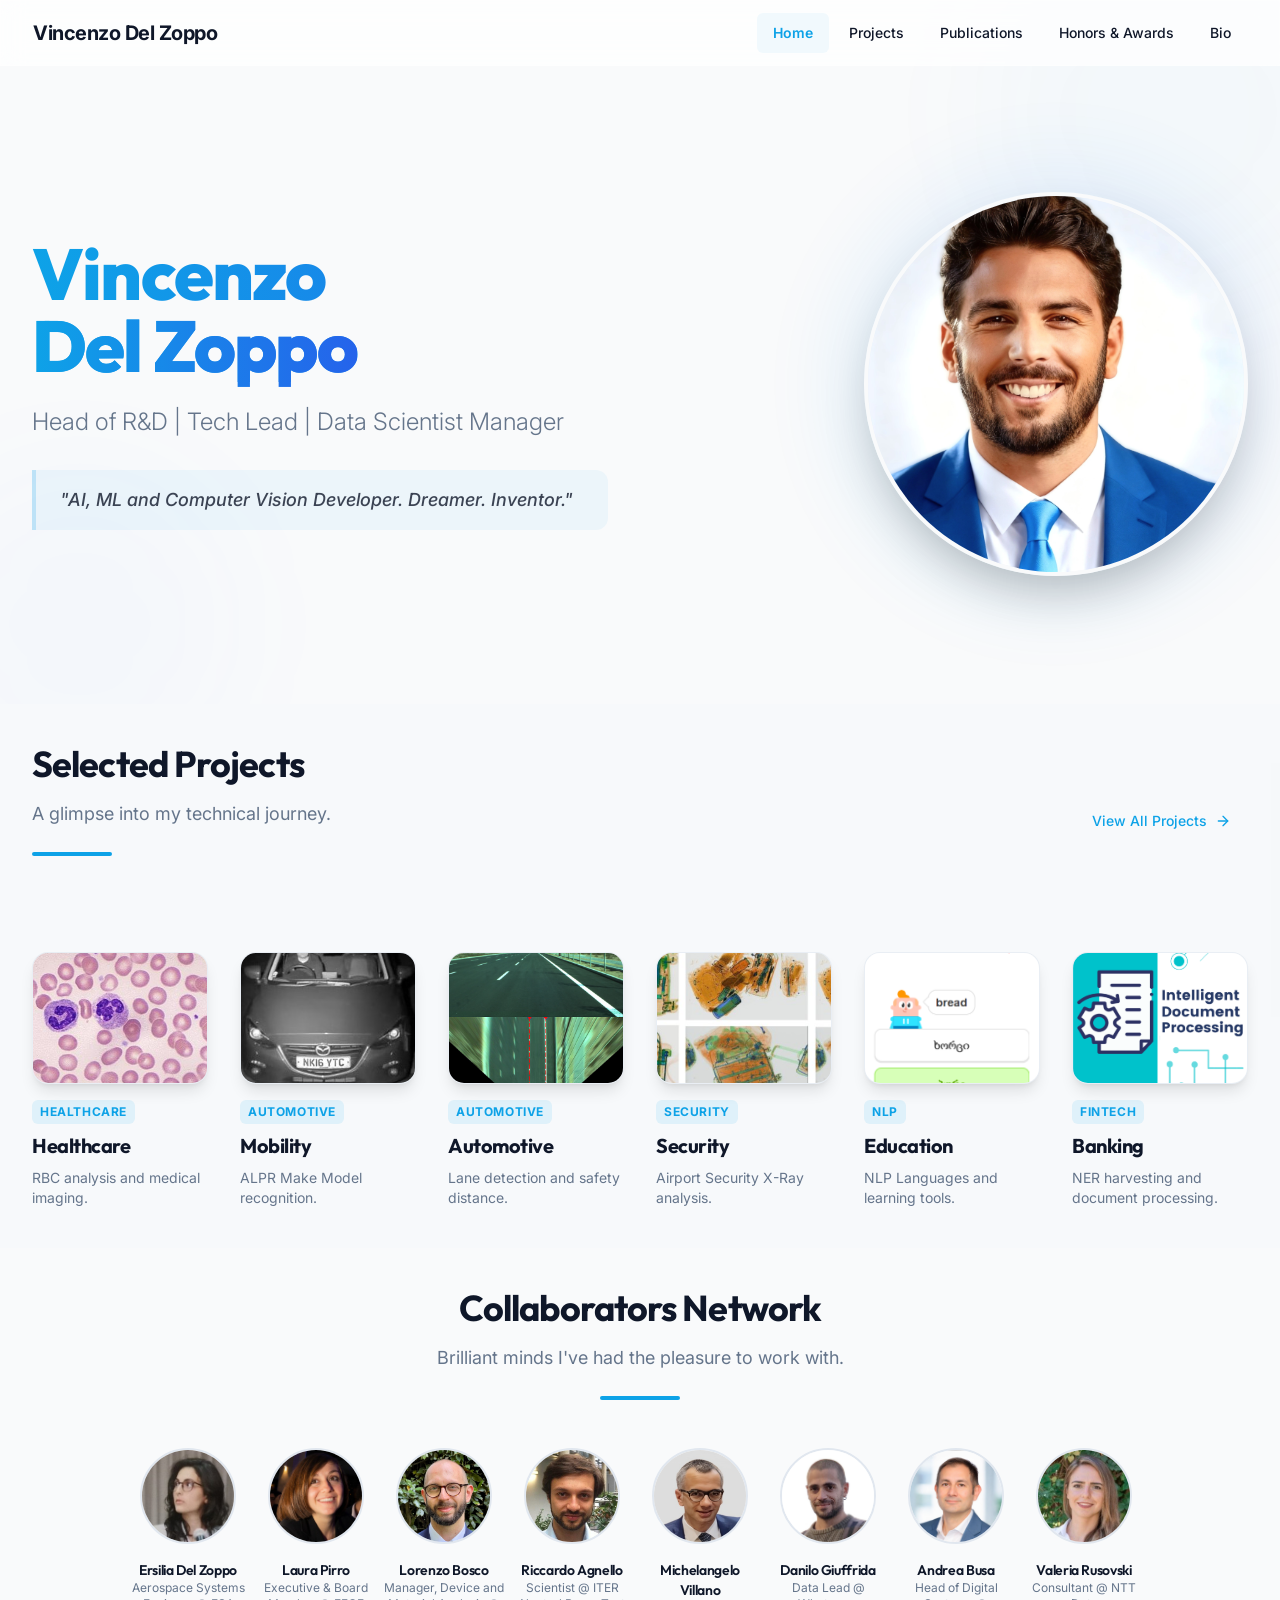
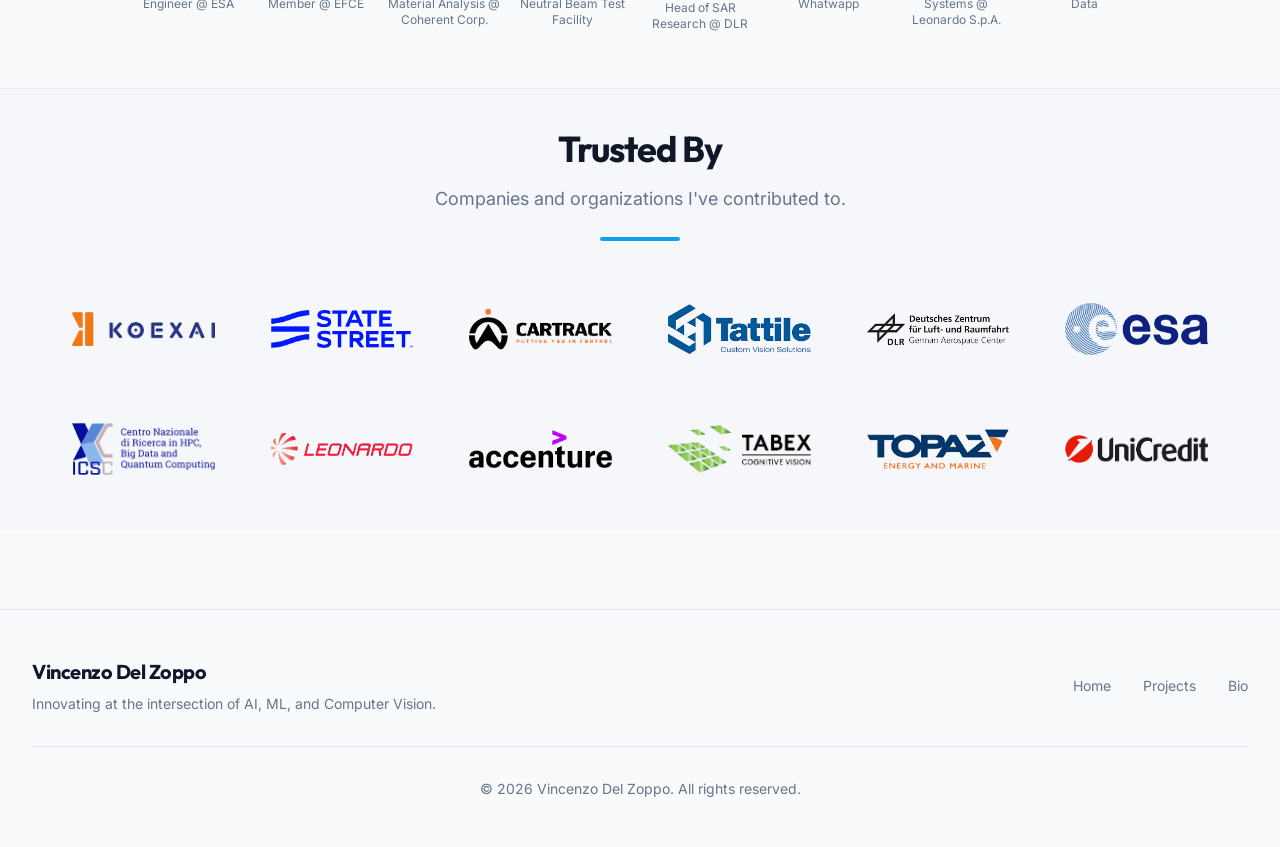
==== commit 87fba96a: "dynamic collab carousel scrolling" ====
--- a/index.html
+++ b/index.html
@@ -7,10 +7,10 @@
     <link rel="preconnect" href="https://fonts.googleapis.com">
     <link rel="preconnect" href="https://fonts.gstatic.com" crossorigin>
     <link href="https://fonts.googleapis.com/css2?family=Architects+Daughter&family=DM+Sans:ital,opsz,wght@0,9..40,100..1000;1,9..40,100..1000&family=Fira+Code:wght@300..700&family=Geist+Mono:wght@100..900&family=Geist:wght@100..900&family=IBM+Plex+Mono:ital,wght@0,100;0,200;0,300;0,400;0,500;0,600;0,700;1,100;1,200;1,300;1,400;1,500;1,600;1,700&family=IBM+Plex+Sans:ital,wght@0,100..700;1,100..700&family=Inter:ital,opsz,wght@0,14..32,100..900;1,14..32,100..900&family=JetBrains+Mono:ital,wght@0,100..800;1,100..800&family=Libre+Baskerville:ital,wght@0,400;0,700;1,400&family=Lora:ital,wght@0,400..700;1,400..700&family=Merriweather:ital,opsz,wght@0,18..144,300..900;1,18..144,300..900&family=Montserrat:ital,wght@0,100..900;1,100..900&family=Open+Sans:ital,wght@0,300..800;1,300..800&family=Outfit:wght@100..900&family=Oxanium:wght@200..800&family=Playfair+Display:ital,wght@0,400..900;1,400..900&family=Plus+Jakarta+Sans:ital,wght@0,200..800;1,200..800&family=Poppins:ital,wght@0,100;0,200;0,300;0,400;0,500;0,600;0,700;0,800;0,900;1,100;1,200;1,300;1,400;1,500;1,600;1,700;1,800;1,900&family=Roboto+Mono:ital,wght@0,100..700;1,100..700&family=Roboto:ital,wght@0,100..900;1,100..900&family=Source+Code+Pro:ital,wght@0,200..900;1,200..900&family=Source+Serif+4:ital,opsz,wght@0,8..60,200..900;1,8..60,200..900&family=Space+Grotesk:wght@300..700&family=Space+Mono:ital,wght@0,400;0,700;1,400;1,700&display=swap" rel="stylesheet">
-    <script type="module" crossorigin src="./assets/index-X6UUe04I.js"></script>
-    <link rel="stylesheet" crossorigin href="./assets/index-rhtZ9JbQ.css">
+    <script type="module" crossorigin src="./assets/index-CA_XJY0m.js"></script>
+    <link rel="stylesheet" crossorigin href="./assets/index-Dp20YrRB.css">
   </head>
   <body>
     <div id="root"></div>
   </body>
-</html>+</html>
--- a/assets/index-Dp20YrRB.css
+++ b/assets/index-Dp20YrRB.css
@@ -0,0 +1 @@
+@import"https://fonts.googleapis.com/css2?family=Outfit:wght@300;400;500;600;700;800&family=Inter:wght@300;400;500;600&display=swap";*,:before,:after{--tw-border-spacing-x: 0;--tw-border-spacing-y: 0;--tw-translate-x: 0;--tw-translate-y: 0;--tw-rotate: 0;--tw-skew-x: 0;--tw-skew-y: 0;--tw-scale-x: 1;--tw-scale-y: 1;--tw-pan-x: ;--tw-pan-y: ;--tw-pinch-zoom: ;--tw-scroll-snap-strictness: proximity;--tw-gradient-from-position: ;--tw-gradient-via-position: ;--tw-gradient-to-position: ;--tw-ordinal: ;--tw-slashed-zero: ;--tw-numeric-figure: ;--tw-numeric-spacing: ;--tw-numeric-fraction: ;--tw-ring-inset: ;--tw-ring-offset-width: 0px;--tw-ring-offset-color: #fff;--tw-ring-color: rgb(59 130 246 / .5);--tw-ring-offset-shadow: 0 0 #0000;--tw-ring-shadow: 0 0 #0000;--tw-shadow: 0 0 #0000;--tw-shadow-colored: 0 0 #0000;--tw-blur: ;--tw-brightness: ;--tw-contrast: ;--tw-grayscale: ;--tw-hue-rotate: ;--tw-invert: ;--tw-saturate: ;--tw-sepia: ;--tw-drop-shadow: ;--tw-backdrop-blur: ;--tw-backdrop-brightness: ;--tw-backdrop-contrast: ;--tw-backdrop-grayscale: ;--tw-backdrop-hue-rotate: ;--tw-backdrop-invert: ;--tw-backdrop-opacity: ;--tw-backdrop-saturate: ;--tw-backdrop-sepia: ;--tw-contain-size: ;--tw-contain-layout: ;--tw-contain-paint: ;--tw-contain-style: }::backdrop{--tw-border-spacing-x: 0;--tw-border-spacing-y: 0;--tw-translate-x: 0;--tw-translate-y: 0;--tw-rotate: 0;--tw-skew-x: 0;--tw-skew-y: 0;--tw-scale-x: 1;--tw-scale-y: 1;--tw-pan-x: ;--tw-pan-y: ;--tw-pinch-zoom: ;--tw-scroll-snap-strictness: proximity;--tw-gradient-from-position: ;--tw-gradient-via-position: ;--tw-gradient-to-position: ;--tw-ordinal: ;--tw-slashed-zero: ;--tw-numeric-figure: ;--tw-numeric-spacing: ;--tw-numeric-fraction: ;--tw-ring-inset: ;--tw-ring-offset-width: 0px;--tw-ring-offset-color: #fff;--tw-ring-color: rgb(59 130 246 / .5);--tw-ring-offset-shadow: 0 0 #0000;--tw-ring-shadow: 0 0 #0000;--tw-shadow: 0 0 #0000;--tw-shadow-colored: 0 0 #0000;--tw-blur: ;--tw-brightness: ;--tw-contrast: ;--tw-grayscale: ;--tw-hue-rotate: ;--tw-invert: ;--tw-saturate: ;--tw-sepia: ;--tw-drop-shadow: ;--tw-backdrop-blur: ;--tw-backdrop-brightness: ;--tw-backdrop-contrast: ;--tw-backdrop-grayscale: ;--tw-backdrop-hue-rotate: ;--tw-backdrop-invert: ;--tw-backdrop-opacity: ;--tw-backdrop-saturate: ;--tw-backdrop-sepia: ;--tw-contain-size: ;--tw-contain-layout: ;--tw-contain-paint: ;--tw-contain-style: }*,:before,:after{box-sizing:border-box;border-width:0;border-style:solid;border-color:#e5e7eb}:before,:after{--tw-content: ""}html,:host{line-height:1.5;-webkit-text-size-adjust:100%;-moz-tab-size:4;-o-tab-size:4;tab-size:4;font-family:var(--font-sans);font-feature-settings:normal;font-variation-settings:normal;-webkit-tap-highlight-color:transparent}body{margin:0;line-height:inherit}hr{height:0;color:inherit;border-top-width:1px}abbr:where([title]){-webkit-text-decoration:underline dotted;text-decoration:underline dotted}h1,h2,h3,h4,h5,h6{font-size:inherit;font-weight:inherit}a{color:inherit;text-decoration:inherit}b,strong{font-weight:bolder}code,kbd,samp,pre{font-family:var(--font-mono);font-feature-settings:normal;font-variation-settings:normal;font-size:1em}small{font-size:80%}sub,sup{font-size:75%;line-height:0;position:relative;vertical-align:baseline}sub{bottom:-.25em}sup{top:-.5em}table{text-indent:0;border-color:inherit;border-collapse:collapse}button,input,optgroup,select,textarea{font-family:inherit;font-feature-settings:inherit;font-variation-settings:inherit;font-size:100%;font-weight:inherit;line-height:inherit;letter-spacing:inherit;color:inherit;margin:0;padding:0}button,select{text-transform:none}button,input:where([type=button]),input:where([type=reset]),input:where([type=submit]){-webkit-appearance:button;background-color:transparent;background-image:none}:-moz-focusring{outline:auto}:-moz-ui-invalid{box-shadow:none}progress{vertical-align:baseline}::-webkit-inner-spin-button,::-webkit-outer-spin-button{height:auto}[type=search]{-webkit-appearance:textfield;outline-offset:-2px}::-webkit-search-decoration{-webkit-appearance:none}::-webkit-file-upload-button{-webkit-appearance:button;font:inherit}summary{display:list-item}blockquote,dl,dd,h1,h2,h3,h4,h5,h6,hr,figure,p,pre{margin:0}fieldset{margin:0;padding:0}legend{padding:0}ol,ul,menu{list-style:none;margin:0;padding:0}dialog{padding:0}textarea{resize:vertical}input::-moz-placeholder,textarea::-moz-placeholder{opacity:1;color:#9ca3af}input::placeholder,textarea::placeholder{opacity:1;color:#9ca3af}button,[role=button]{cursor:pointer}:disabled{cursor:default}img,svg,video,canvas,audio,iframe,embed,object{display:block;vertical-align:middle}img,video{max-width:100%;height:auto}[hidden]:where(:not([hidden=until-found])){display:none}*{--tw-border-opacity: 1;border-color:hsl(var(--border) / var(--tw-border-opacity, 1))}body{--tw-bg-opacity: 1;background-color:hsl(var(--background) / var(--tw-bg-opacity, 1));--tw-text-opacity: 1;color:hsl(var(--foreground) / var(--tw-text-opacity, 1));-webkit-font-smoothing:antialiased;-moz-osx-font-smoothing:grayscale;font-family:var(--font-body)}h1,h2,h3,h4,h5,h6{font-family:var(--font-display);font-weight:700;letter-spacing:-.025em}.sr-only{position:absolute;width:1px;height:1px;padding:0;margin:-1px;overflow:hidden;clip:rect(0,0,0,0);white-space:nowrap;border-width:0}.pointer-events-none{pointer-events:none}.pointer-events-auto{pointer-events:auto}.visible{visibility:visible}.invisible{visibility:hidden}.fixed{position:fixed}.absolute{position:absolute}.relative{position:relative}.inset-0{inset:0}.inset-x-0{left:0;right:0}.inset-y-0{top:0;bottom:0}.-bottom-12{bottom:-3rem}.-left-12{left:-3rem}.-left-\[39px\]{left:-39px}.-right-12{right:-3rem}.-top-12{top:-3rem}.bottom-0{bottom:0}.left-0{left:0}.left-1{left:.25rem}.left-1\/2{left:50%}.left-2{left:.5rem}.left-\[50\%\]{left:50%}.right-0{right:0}.right-1{right:.25rem}.right-2{right:.5rem}.right-3{right:.75rem}.right-4{right:1rem}.top-0{top:0}.top-1{top:.25rem}.top-1\.5{top:.375rem}.top-1\/2{top:50%}.top-2{top:.5rem}.top-3\.5{top:.875rem}.top-4{top:1rem}.top-\[1px\]{top:1px}.top-\[50\%\]{top:50%}.top-\[60\%\]{top:60%}.top-full{top:100%}.z-10{z-index:10}.z-20{z-index:20}.z-50{z-index:50}.z-\[100\]{z-index:100}.z-\[1\]{z-index:1}.-mx-1{margin-left:-.25rem;margin-right:-.25rem}.mx-2{margin-left:.5rem;margin-right:.5rem}.mx-3\.5{margin-left:.875rem;margin-right:.875rem}.mx-4{margin-left:1rem;margin-right:1rem}.mx-auto{margin-left:auto;margin-right:auto}.my-0\.5{margin-top:.125rem;margin-bottom:.125rem}.my-1{margin-top:.25rem;margin-bottom:.25rem}.-mb-20{margin-bottom:-5rem}.-ml-20{margin-left:-5rem}.-ml-4{margin-left:-1rem}.-mr-20{margin-right:-5rem}.-mt-20{margin-top:-5rem}.-mt-4{margin-top:-1rem}.mb-1{margin-bottom:.25rem}.mb-12{margin-bottom:3rem}.mb-16{margin-bottom:4rem}.mb-2{margin-bottom:.5rem}.mb-3{margin-bottom:.75rem}.mb-4{margin-bottom:1rem}.mb-6{margin-bottom:1.5rem}.mb-8{margin-bottom:2rem}.ml-1{margin-left:.25rem}.ml-3{margin-left:.75rem}.ml-auto{margin-left:auto}.mr-2{margin-right:.5rem}.mt-1{margin-top:.25rem}.mt-1\.5{margin-top:.375rem}.mt-12{margin-top:3rem}.mt-2{margin-top:.5rem}.mt-20{margin-top:5rem}.mt-24{margin-top:6rem}.mt-3{margin-top:.75rem}.mt-4{margin-top:1rem}.mt-6{margin-top:1.5rem}.mt-8{margin-top:2rem}.mt-auto{margin-top:auto}.line-clamp-2{overflow:hidden;display:-webkit-box;-webkit-box-orient:vertical;-webkit-line-clamp:2}.block{display:block}.flex{display:flex}.inline-flex{display:inline-flex}.table{display:table}.grid{display:grid}.hidden{display:none}.aspect-\[4\/3\]{aspect-ratio:4/3}.aspect-square{aspect-ratio:1 / 1}.aspect-video{aspect-ratio:16 / 9}.size-4{width:1rem;height:1rem}.h-1{height:.25rem}.h-1\.5{height:.375rem}.h-10{height:2.5rem}.h-11{height:2.75rem}.h-12{height:3rem}.h-16{height:4rem}.h-2{height:.5rem}.h-2\.5{height:.625rem}.h-20{height:5rem}.h-24{height:6rem}.h-3{height:.75rem}.h-3\.5{height:.875rem}.h-4{height:1rem}.h-5{height:1.25rem}.h-6{height:1.5rem}.h-64{height:16rem}.h-7{height:1.75rem}.h-8{height:2rem}.h-80{height:20rem}.h-9{height:2.25rem}.h-96{height:24rem}.h-\[1px\]{height:1px}.h-\[var\(--radix-navigation-menu-viewport-height\)\]{height:var(--radix-navigation-menu-viewport-height)}.h-\[var\(--radix-select-trigger-height\)\]{height:var(--radix-select-trigger-height)}.h-auto{height:auto}.h-full{height:100%}.h-px{height:1px}.h-svh{height:100svh}.max-h-20{max-height:5rem}.max-h-\[--radix-context-menu-content-available-height\]{max-height:var(--radix-context-menu-content-available-height)}.max-h-\[--radix-select-content-available-height\]{max-height:var(--radix-select-content-available-height)}.max-h-\[300px\]{max-height:300px}.max-h-\[var\(--radix-dropdown-menu-content-available-height\)\]{max-height:var(--radix-dropdown-menu-content-available-height)}.max-h-screen{max-height:100vh}.min-h-0{min-height:0px}.min-h-10{min-height:2.5rem}.min-h-8{min-height:2rem}.min-h-9{min-height:2.25rem}.min-h-\[80px\]{min-height:80px}.min-h-screen{min-height:100vh}.min-h-svh{min-height:100svh}.w-0{width:0px}.w-1{width:.25rem}.w-10{width:2.5rem}.w-11{width:2.75rem}.w-12{width:3rem}.w-2{width:.5rem}.w-2\.5{width:.625rem}.w-20{width:5rem}.w-24{width:6rem}.w-3{width:.75rem}.w-3\.5{width:.875rem}.w-3\/4{width:75%}.w-4{width:1rem}.w-5{width:1.25rem}.w-6{width:1.5rem}.w-64{width:16rem}.w-7{width:1.75rem}.w-72{width:18rem}.w-8{width:2rem}.w-80{width:20rem}.w-9{width:2.25rem}.w-96{width:24rem}.w-\[100px\]{width:100px}.w-\[1px\]{width:1px}.w-\[var\(--sidebar-width\)\]{width:var(--sidebar-width)}.w-auto{width:auto}.w-fit{width:-moz-fit-content;width:fit-content}.w-full{width:100%}.w-max{width:-moz-max-content;width:max-content}.w-px{width:1px}.min-w-0{min-width:0px}.min-w-10{min-width:2.5rem}.min-w-11{min-width:2.75rem}.min-w-5{min-width:1.25rem}.min-w-9{min-width:2.25rem}.min-w-\[12rem\]{min-width:12rem}.min-w-\[8rem\]{min-width:8rem}.min-w-\[var\(--radix-select-trigger-width\)\]{min-width:var(--radix-select-trigger-width)}.max-w-2xl{max-width:42rem}.max-w-4xl{max-width:56rem}.max-w-5xl{max-width:64rem}.max-w-6xl{max-width:72rem}.max-w-7xl{max-width:80rem}.max-w-\[var\(--skeleton-width\)\]{max-width:var(--skeleton-width)}.max-w-lg{max-width:32rem}.max-w-max{max-width:-moz-max-content;max-width:max-content}.max-w-md{max-width:28rem}.max-w-xl{max-width:36rem}.flex-1{flex:1 1 0%}.flex-shrink-0,.shrink-0{flex-shrink:0}.flex-grow,.grow{flex-grow:1}.grow-0{flex-grow:0}.basis-\[6\.5rem\]{flex-basis:6.5rem}.basis-full{flex-basis:100%}.caption-bottom{caption-side:bottom}.border-collapse{border-collapse:collapse}.origin-\[--radix-context-menu-content-transform-origin\]{transform-origin:var(--radix-context-menu-content-transform-origin)}.origin-\[--radix-dropdown-menu-content-transform-origin\]{transform-origin:var(--radix-dropdown-menu-content-transform-origin)}.origin-\[--radix-hover-card-content-transform-origin\]{transform-origin:var(--radix-hover-card-content-transform-origin)}.origin-\[--radix-menubar-content-transform-origin\]{transform-origin:var(--radix-menubar-content-transform-origin)}.origin-\[--radix-popover-content-transform-origin\]{transform-origin:var(--radix-popover-content-transform-origin)}.origin-\[--radix-select-content-transform-origin\]{transform-origin:var(--radix-select-content-transform-origin)}.origin-\[--radix-tooltip-content-transform-origin\]{transform-origin:var(--radix-tooltip-content-transform-origin)}.-translate-x-1\/2{--tw-translate-x: -50%;transform:translate(var(--tw-translate-x),var(--tw-translate-y)) rotate(var(--tw-rotate)) skew(var(--tw-skew-x)) skewY(var(--tw-skew-y)) scaleX(var(--tw-scale-x)) scaleY(var(--tw-scale-y))}.-translate-x-px{--tw-translate-x: -1px;transform:translate(var(--tw-translate-x),var(--tw-translate-y)) rotate(var(--tw-rotate)) skew(var(--tw-skew-x)) skewY(var(--tw-skew-y)) scaleX(var(--tw-scale-x)) scaleY(var(--tw-scale-y))}.-translate-y-1\/2{--tw-translate-y: -50%;transform:translate(var(--tw-translate-x),var(--tw-translate-y)) rotate(var(--tw-rotate)) skew(var(--tw-skew-x)) skewY(var(--tw-skew-y)) scaleX(var(--tw-scale-x)) scaleY(var(--tw-scale-y))}.translate-x-\[-50\%\]{--tw-translate-x: -50%;transform:translate(var(--tw-translate-x),var(--tw-translate-y)) rotate(var(--tw-rotate)) skew(var(--tw-skew-x)) skewY(var(--tw-skew-y)) scaleX(var(--tw-scale-x)) scaleY(var(--tw-scale-y))}.translate-x-px{--tw-translate-x: 1px;transform:translate(var(--tw-translate-x),var(--tw-translate-y)) rotate(var(--tw-rotate)) skew(var(--tw-skew-x)) skewY(var(--tw-skew-y)) scaleX(var(--tw-scale-x)) scaleY(var(--tw-scale-y))}.translate-y-\[-50\%\]{--tw-translate-y: -50%;transform:translate(var(--tw-translate-x),var(--tw-translate-y)) rotate(var(--tw-rotate)) skew(var(--tw-skew-x)) skewY(var(--tw-skew-y)) scaleX(var(--tw-scale-x)) scaleY(var(--tw-scale-y))}.rotate-45{--tw-rotate: 45deg;transform:translate(var(--tw-translate-x),var(--tw-translate-y)) rotate(var(--tw-rotate)) skew(var(--tw-skew-x)) skewY(var(--tw-skew-y)) scaleX(var(--tw-scale-x)) scaleY(var(--tw-scale-y))}.rotate-90{--tw-rotate: 90deg;transform:translate(var(--tw-translate-x),var(--tw-translate-y)) rotate(var(--tw-rotate)) skew(var(--tw-skew-x)) skewY(var(--tw-skew-y)) scaleX(var(--tw-scale-x)) scaleY(var(--tw-scale-y))}.scale-110{--tw-scale-x: 1.1;--tw-scale-y: 1.1;transform:translate(var(--tw-translate-x),var(--tw-translate-y)) rotate(var(--tw-rotate)) skew(var(--tw-skew-x)) skewY(var(--tw-skew-y)) scaleX(var(--tw-scale-x)) scaleY(var(--tw-scale-y))}.transform{transform:translate(var(--tw-translate-x),var(--tw-translate-y)) rotate(var(--tw-rotate)) skew(var(--tw-skew-x)) skewY(var(--tw-skew-y)) scaleX(var(--tw-scale-x)) scaleY(var(--tw-scale-y))}@keyframes pulse{50%{opacity:.5}}.animate-pulse{animation:pulse 2s cubic-bezier(.4,0,.6,1) infinite}@keyframes spin{to{transform:rotate(360deg)}}.animate-spin{animation:spin 1s linear infinite}.cursor-default{cursor:default}.cursor-pointer{cursor:pointer}.touch-none{touch-action:none}.touch-pan-x{--tw-pan-x: pan-x;touch-action:var(--tw-pan-x) var(--tw-pan-y) var(--tw-pinch-zoom)}.select-none{-webkit-user-select:none;-moz-user-select:none;user-select:none}.resize{resize:both}.snap-x{scroll-snap-type:x var(--tw-scroll-snap-strictness)}.snap-mandatory{--tw-scroll-snap-strictness: mandatory}.snap-start{scroll-snap-align:start}.list-none{list-style-type:none}.grid-cols-1{grid-template-columns:repeat(1,minmax(0,1fr))}.grid-cols-2{grid-template-columns:repeat(2,minmax(0,1fr))}.flex-row{flex-direction:row}.flex-col{flex-direction:column}.flex-col-reverse{flex-direction:column-reverse}.flex-wrap{flex-wrap:wrap}.items-start{align-items:flex-start}.items-end{align-items:flex-end}.items-center{align-items:center}.items-stretch{align-items:stretch}.justify-center{justify-content:center}.justify-between{justify-content:space-between}.gap-1{gap:.25rem}.gap-1\.5{gap:.375rem}.gap-12{gap:3rem}.gap-2{gap:.5rem}.gap-3{gap:.75rem}.gap-4{gap:1rem}.gap-6{gap:1.5rem}.gap-8{gap:2rem}.gap-x-8{-moz-column-gap:2rem;column-gap:2rem}.gap-y-12{row-gap:3rem}.space-x-1>:not([hidden])~:not([hidden]){--tw-space-x-reverse: 0;margin-right:calc(.25rem * var(--tw-space-x-reverse));margin-left:calc(.25rem * calc(1 - var(--tw-space-x-reverse)))}.space-x-4>:not([hidden])~:not([hidden]){--tw-space-x-reverse: 0;margin-right:calc(1rem * var(--tw-space-x-reverse));margin-left:calc(1rem * calc(1 - var(--tw-space-x-reverse)))}.space-y-1>:not([hidden])~:not([hidden]){--tw-space-y-reverse: 0;margin-top:calc(.25rem * calc(1 - var(--tw-space-y-reverse)));margin-bottom:calc(.25rem * var(--tw-space-y-reverse))}.space-y-1\.5>:not([hidden])~:not([hidden]){--tw-space-y-reverse: 0;margin-top:calc(.375rem * calc(1 - var(--tw-space-y-reverse)));margin-bottom:calc(.375rem * var(--tw-space-y-reverse))}.space-y-10>:not([hidden])~:not([hidden]){--tw-space-y-reverse: 0;margin-top:calc(2.5rem * calc(1 - var(--tw-space-y-reverse)));margin-bottom:calc(2.5rem * var(--tw-space-y-reverse))}.space-y-12>:not([hidden])~:not([hidden]){--tw-space-y-reverse: 0;margin-top:calc(3rem * calc(1 - var(--tw-space-y-reverse)));margin-bottom:calc(3rem * var(--tw-space-y-reverse))}.space-y-2>:not([hidden])~:not([hidden]){--tw-space-y-reverse: 0;margin-top:calc(.5rem * calc(1 - var(--tw-space-y-reverse)));margin-bottom:calc(.5rem * var(--tw-space-y-reverse))}.space-y-4>:not([hidden])~:not([hidden]){--tw-space-y-reverse: 0;margin-top:calc(1rem * calc(1 - var(--tw-space-y-reverse)));margin-bottom:calc(1rem * var(--tw-space-y-reverse))}.space-y-6>:not([hidden])~:not([hidden]){--tw-space-y-reverse: 0;margin-top:calc(1.5rem * calc(1 - var(--tw-space-y-reverse)));margin-bottom:calc(1.5rem * var(--tw-space-y-reverse))}.space-y-8>:not([hidden])~:not([hidden]){--tw-space-y-reverse: 0;margin-top:calc(2rem * calc(1 - var(--tw-space-y-reverse)));margin-bottom:calc(2rem * var(--tw-space-y-reverse))}.overflow-auto{overflow:auto}.overflow-hidden{overflow:hidden}.overflow-x-auto{overflow-x:auto}.overflow-y-auto{overflow-y:auto}.overflow-x-hidden{overflow-x:hidden}.scroll-smooth{scroll-behavior:smooth}.whitespace-nowrap{white-space:nowrap}.whitespace-pre-wrap{white-space:pre-wrap}.break-words{overflow-wrap:break-word}.rounded-2xl{border-radius:1rem}.rounded-\[2px\]{border-radius:2px}.rounded-\[inherit\]{border-radius:inherit}.rounded-full{border-radius:9999px}.rounded-lg{border-radius:.5625rem}.rounded-md{border-radius:.375rem}.rounded-sm{border-radius:.1875rem}.rounded-xl{border-radius:.75rem}.rounded-r-xl{border-top-right-radius:.75rem;border-bottom-right-radius:.75rem}.rounded-t-\[10px\]{border-top-left-radius:10px;border-top-right-radius:10px}.rounded-tl-sm{border-top-left-radius:.1875rem}.border{border-width:1px}.border-2{border-width:2px}.border-4{border-width:4px}.border-\[1\.5px\]{border-width:1.5px}.border-y{border-top-width:1px;border-bottom-width:1px}.border-b{border-bottom-width:1px}.border-l{border-left-width:1px}.border-l-2{border-left-width:2px}.border-l-4{border-left-width:4px}.border-r{border-right-width:1px}.border-t{border-top-width:1px}.border-dashed{border-style:dashed}.border-\[--color-border\]{border-color:var(--color-border)}.border-background{--tw-border-opacity: 1;border-color:hsl(var(--background) / var(--tw-border-opacity, 1))}.border-border{--tw-border-opacity: 1;border-color:hsl(var(--border) / var(--tw-border-opacity, 1))}.border-border\/40{border-color:hsl(var(--border) / .4)}.border-border\/50{border-color:hsl(var(--border) / .5)}.border-border\/60{border-color:hsl(var(--border) / .6)}.border-card-border{--tw-border-opacity: 1;border-color:hsl(var(--card-border) / var(--tw-border-opacity, 1))}.border-destructive{--tw-border-opacity: 1;border-color:hsl(var(--destructive) / var(--tw-border-opacity, 1))}.border-destructive-border{border-color:var(--destructive-border)}.border-destructive\/50{border-color:hsl(var(--destructive) / .5)}.border-input{--tw-border-opacity: 1;border-color:hsl(var(--input) / var(--tw-border-opacity, 1))}.border-primary{--tw-border-opacity: 1;border-color:hsl(var(--primary) / var(--tw-border-opacity, 1))}.border-primary-border{border-color:var(--primary-border)}.border-primary\/20{border-color:hsl(var(--primary) / .2)}.border-secondary-border{border-color:var(--secondary-border)}.border-sidebar-border{--tw-border-opacity: 1;border-color:hsl(var(--sidebar-border) / var(--tw-border-opacity, 1))}.border-transparent{border-color:transparent}.border-l-primary{--tw-border-opacity: 1;border-left-color:hsl(var(--primary) / var(--tw-border-opacity, 1))}.border-l-transparent{border-left-color:transparent}.border-t-transparent{border-top-color:transparent}.bg-\[--color-bg\]{background-color:var(--color-bg)}.bg-accent{--tw-bg-opacity: 1;background-color:hsl(var(--accent) / var(--tw-bg-opacity, 1))}.bg-background{--tw-bg-opacity: 1;background-color:hsl(var(--background) / var(--tw-bg-opacity, 1))}.bg-black\/80{background-color:#000c}.bg-blue-500\/5{background-color:#3b82f60d}.bg-border{--tw-bg-opacity: 1;background-color:hsl(var(--border) / var(--tw-bg-opacity, 1))}.bg-card{--tw-bg-opacity: 1;background-color:hsl(var(--card) / var(--tw-bg-opacity, 1))}.bg-destructive{--tw-bg-opacity: 1;background-color:hsl(var(--destructive) / var(--tw-bg-opacity, 1))}.bg-foreground{--tw-bg-opacity: 1;background-color:hsl(var(--foreground) / var(--tw-bg-opacity, 1))}.bg-gray-50{--tw-bg-opacity: 1;background-color:rgb(249 250 251 / var(--tw-bg-opacity, 1))}.bg-muted{--tw-bg-opacity: 1;background-color:hsl(var(--muted) / var(--tw-bg-opacity, 1))}.bg-muted\/30{background-color:hsl(var(--muted) / .3)}.bg-muted\/50{background-color:hsl(var(--muted) / .5)}.bg-popover{--tw-bg-opacity: 1;background-color:hsl(var(--popover) / var(--tw-bg-opacity, 1))}.bg-primary{--tw-bg-opacity: 1;background-color:hsl(var(--primary) / var(--tw-bg-opacity, 1))}.bg-primary\/10{background-color:hsl(var(--primary) / .1)}.bg-primary\/5{background-color:hsl(var(--primary) / .05)}.bg-secondary{--tw-bg-opacity: 1;background-color:hsl(var(--secondary) / var(--tw-bg-opacity, 1))}.bg-sidebar{--tw-bg-opacity: 1;background-color:hsl(var(--sidebar) / var(--tw-bg-opacity, 1))}.bg-sidebar-border{--tw-bg-opacity: 1;background-color:hsl(var(--sidebar-border) / var(--tw-bg-opacity, 1))}.bg-transparent{background-color:transparent}.bg-yellow-500\/10{background-color:#eab3081a}.bg-gradient-to-r{background-image:linear-gradient(to right,var(--tw-gradient-stops))}.bg-gradient-to-t{background-image:linear-gradient(to top,var(--tw-gradient-stops))}.bg-gradient-to-tr{background-image:linear-gradient(to top right,var(--tw-gradient-stops))}.from-black\/80{--tw-gradient-from: rgb(0 0 0 / .8) var(--tw-gradient-from-position);--tw-gradient-to: rgb(0 0 0 / 0) var(--tw-gradient-to-position);--tw-gradient-stops: var(--tw-gradient-from), var(--tw-gradient-to)}.from-primary{--tw-gradient-from: hsl(var(--primary) / 1) var(--tw-gradient-from-position);--tw-gradient-to: hsl(var(--primary) / 0) var(--tw-gradient-to-position);--tw-gradient-stops: var(--tw-gradient-from), var(--tw-gradient-to)}.via-black\/20{--tw-gradient-to: rgb(0 0 0 / 0) var(--tw-gradient-to-position);--tw-gradient-stops: var(--tw-gradient-from), rgb(0 0 0 / .2) var(--tw-gradient-via-position), var(--tw-gradient-to)}.to-blue-600{--tw-gradient-to: #2563eb var(--tw-gradient-to-position)}.to-transparent{--tw-gradient-to: transparent var(--tw-gradient-to-position)}.bg-clip-text{-webkit-background-clip:text;background-clip:text}.fill-current{fill:currentColor}.object-contain{-o-object-fit:contain;object-fit:contain}.object-cover{-o-object-fit:cover;object-fit:cover}.p-0{padding:0}.p-1{padding:.25rem}.p-2{padding:.5rem}.p-3{padding:.75rem}.p-4{padding:1rem}.p-5{padding:1.25rem}.p-6{padding:1.5rem}.p-\[1px\]{padding:1px}.px-1{padding-left:.25rem;padding-right:.25rem}.px-2{padding-left:.5rem;padding-right:.5rem}.px-2\.5{padding-left:.625rem;padding-right:.625rem}.px-3{padding-left:.75rem;padding-right:.75rem}.px-4{padding-left:1rem;padding-right:1rem}.px-5{padding-left:1.25rem;padding-right:1.25rem}.px-8{padding-left:2rem;padding-right:2rem}.py-0\.5{padding-top:.125rem;padding-bottom:.125rem}.py-1{padding-top:.25rem;padding-bottom:.25rem}.py-1\.5{padding-top:.375rem;padding-bottom:.375rem}.py-10{padding-top:2.5rem;padding-bottom:2.5rem}.py-12{padding-top:3rem;padding-bottom:3rem}.py-2{padding-top:.5rem;padding-bottom:.5rem}.py-3{padding-top:.75rem;padding-bottom:.75rem}.py-4{padding-top:1rem;padding-bottom:1rem}.py-6{padding-top:1.5rem;padding-bottom:1.5rem}.pb-16{padding-bottom:4rem}.pb-20{padding-bottom:5rem}.pb-3{padding-bottom:.75rem}.pb-4{padding-bottom:1rem}.pl-2\.5{padding-left:.625rem}.pl-4{padding-left:1rem}.pl-6{padding-left:1.5rem}.pl-8{padding-left:2rem}.pr-2{padding-right:.5rem}.pr-2\.5{padding-right:.625rem}.pr-8{padding-right:2rem}.pt-0{padding-top:0}.pt-1{padding-top:.25rem}.pt-2{padding-top:.5rem}.pt-20{padding-top:5rem}.pt-24{padding-top:6rem}.pt-3{padding-top:.75rem}.pt-32{padding-top:8rem}.pt-4{padding-top:1rem}.pt-6{padding-top:1.5rem}.pt-8{padding-top:2rem}.text-left{text-align:left}.text-center{text-align:center}.align-middle{vertical-align:middle}.font-mono{font-family:var(--font-mono)}.font-sans{font-family:var(--font-sans)}.text-2xl{font-size:1.5rem;line-height:2rem}.text-3xl{font-size:1.875rem;line-height:2.25rem}.text-4xl{font-size:2.25rem;line-height:2.5rem}.text-\[0\.8rem\]{font-size:.8rem}.text-base{font-size:1rem;line-height:1.5rem}.text-lg{font-size:1.125rem;line-height:1.75rem}.text-sm{font-size:.875rem;line-height:1.25rem}.text-xl{font-size:1.25rem;line-height:1.75rem}.text-xs{font-size:.75rem;line-height:1rem}.font-bold{font-weight:700}.font-extrabold{font-weight:800}.font-light{font-weight:300}.font-medium{font-weight:500}.font-normal{font-weight:400}.font-semibold{font-weight:600}.uppercase{text-transform:uppercase}.italic{font-style:italic}.tabular-nums{--tw-numeric-spacing: tabular-nums;font-variant-numeric:var(--tw-ordinal) var(--tw-slashed-zero) var(--tw-numeric-figure) var(--tw-numeric-spacing) var(--tw-numeric-fraction)}.leading-none{line-height:1}.leading-relaxed{line-height:1.625}.leading-tight{line-height:1.25}.tracking-tight{letter-spacing:-.025em}.tracking-wider{letter-spacing:.05em}.tracking-widest{letter-spacing:.1em}.text-accent-foreground{--tw-text-opacity: 1;color:hsl(var(--accent-foreground) / var(--tw-text-opacity, 1))}.text-card-foreground{--tw-text-opacity: 1;color:hsl(var(--card-foreground) / var(--tw-text-opacity, 1))}.text-current{color:currentColor}.text-destructive{--tw-text-opacity: 1;color:hsl(var(--destructive) / var(--tw-text-opacity, 1))}.text-destructive-foreground{--tw-text-opacity: 1;color:hsl(var(--destructive-foreground) / var(--tw-text-opacity, 1))}.text-foreground{--tw-text-opacity: 1;color:hsl(var(--foreground) / var(--tw-text-opacity, 1))}.text-foreground\/50{color:hsl(var(--foreground) / .5)}.text-foreground\/80{color:hsl(var(--foreground) / .8)}.text-gray-600{--tw-text-opacity: 1;color:rgb(75 85 99 / var(--tw-text-opacity, 1))}.text-gray-900{--tw-text-opacity: 1;color:rgb(17 24 39 / var(--tw-text-opacity, 1))}.text-muted-foreground{--tw-text-opacity: 1;color:hsl(var(--muted-foreground) / var(--tw-text-opacity, 1))}.text-popover-foreground{--tw-text-opacity: 1;color:hsl(var(--popover-foreground) / var(--tw-text-opacity, 1))}.text-primary{--tw-text-opacity: 1;color:hsl(var(--primary) / var(--tw-text-opacity, 1))}.text-primary-foreground{--tw-text-opacity: 1;color:hsl(var(--primary-foreground) / var(--tw-text-opacity, 1))}.text-red-500{--tw-text-opacity: 1;color:rgb(239 68 68 / var(--tw-text-opacity, 1))}.text-secondary-foreground{--tw-text-opacity: 1;color:hsl(var(--secondary-foreground) / var(--tw-text-opacity, 1))}.text-sidebar-foreground{--tw-text-opacity: 1;color:hsl(var(--sidebar-foreground) / var(--tw-text-opacity, 1))}.text-sidebar-foreground\/70{color:hsl(var(--sidebar-foreground) / .7)}.text-transparent{color:transparent}.text-white{--tw-text-opacity: 1;color:rgb(255 255 255 / var(--tw-text-opacity, 1))}.text-yellow-600{--tw-text-opacity: 1;color:rgb(202 138 4 / var(--tw-text-opacity, 1))}.antialiased{-webkit-font-smoothing:antialiased;-moz-osx-font-smoothing:grayscale}.opacity-0{opacity:0}.opacity-10{opacity:.1}.opacity-50{opacity:.5}.opacity-60{opacity:.6}.opacity-70{opacity:.7}.opacity-90{opacity:.9}.shadow-2xl{--tw-shadow: 0 25px 50px -12px rgb(0 0 0 / .25);--tw-shadow-colored: 0 25px 50px -12px var(--tw-shadow-color);box-shadow:var(--tw-ring-offset-shadow, 0 0 #0000),var(--tw-ring-shadow, 0 0 #0000),var(--tw-shadow)}.shadow-\[0_0_0_1px_hsl\(var\(--sidebar-border\)\)\]{--tw-shadow: 0 0 0 1px hsl(var(--sidebar-border));--tw-shadow-colored: 0 0 0 1px var(--tw-shadow-color);box-shadow:var(--tw-ring-offset-shadow, 0 0 #0000),var(--tw-ring-shadow, 0 0 #0000),var(--tw-shadow)}.shadow-lg{--tw-shadow: 0 10px 15px -3px rgb(0 0 0 / .1), 0 4px 6px -4px rgb(0 0 0 / .1);--tw-shadow-colored: 0 10px 15px -3px var(--tw-shadow-color), 0 4px 6px -4px var(--tw-shadow-color);box-shadow:var(--tw-ring-offset-shadow, 0 0 #0000),var(--tw-ring-shadow, 0 0 #0000),var(--tw-shadow)}.shadow-md{--tw-shadow: 0 4px 6px -1px rgb(0 0 0 / .1), 0 2px 4px -2px rgb(0 0 0 / .1);--tw-shadow-colored: 0 4px 6px -1px var(--tw-shadow-color), 0 2px 4px -2px var(--tw-shadow-color);box-shadow:var(--tw-ring-offset-shadow, 0 0 #0000),var(--tw-ring-shadow, 0 0 #0000),var(--tw-shadow)}.shadow-none{--tw-shadow: 0 0 #0000;--tw-shadow-colored: 0 0 #0000;box-shadow:var(--tw-ring-offset-shadow, 0 0 #0000),var(--tw-ring-shadow, 0 0 #0000),var(--tw-shadow)}.shadow-sm{--tw-shadow: 0 1px 2px 0 rgb(0 0 0 / .05);--tw-shadow-colored: 0 1px 2px 0 var(--tw-shadow-color);box-shadow:var(--tw-ring-offset-shadow, 0 0 #0000),var(--tw-ring-shadow, 0 0 #0000),var(--tw-shadow)}.shadow-xl{--tw-shadow: 0 20px 25px -5px rgb(0 0 0 / .1), 0 8px 10px -6px rgb(0 0 0 / .1);--tw-shadow-colored: 0 20px 25px -5px var(--tw-shadow-color), 0 8px 10px -6px var(--tw-shadow-color);box-shadow:var(--tw-ring-offset-shadow, 0 0 #0000),var(--tw-ring-shadow, 0 0 #0000),var(--tw-shadow)}.outline-none{outline:2px solid transparent;outline-offset:2px}.outline{outline-style:solid}.outline-2{outline-width:2px}.outline-offset-2{outline-offset:2px}.outline-transparent{outline-color:transparent}.ring-0{--tw-ring-offset-shadow: var(--tw-ring-inset) 0 0 0 var(--tw-ring-offset-width) var(--tw-ring-offset-color);--tw-ring-shadow: var(--tw-ring-inset) 0 0 0 calc(0px + var(--tw-ring-offset-width)) var(--tw-ring-color);box-shadow:var(--tw-ring-offset-shadow),var(--tw-ring-shadow),var(--tw-shadow, 0 0 #0000)}.ring-2{--tw-ring-offset-shadow: var(--tw-ring-inset) 0 0 0 var(--tw-ring-offset-width) var(--tw-ring-offset-color);--tw-ring-shadow: var(--tw-ring-inset) 0 0 0 calc(2px + var(--tw-ring-offset-width)) var(--tw-ring-color);box-shadow:var(--tw-ring-offset-shadow),var(--tw-ring-shadow),var(--tw-shadow, 0 0 #0000)}.ring-ring{--tw-ring-opacity: 1;--tw-ring-color: hsl(var(--ring) / var(--tw-ring-opacity, 1))}.ring-sidebar-ring{--tw-ring-opacity: 1;--tw-ring-color: hsl(var(--sidebar-ring) / var(--tw-ring-opacity, 1))}.ring-offset-background{--tw-ring-offset-color: hsl(var(--background) / 1)}.blur-2xl{--tw-blur: blur(40px);filter:var(--tw-blur) var(--tw-brightness) var(--tw-contrast) var(--tw-grayscale) var(--tw-hue-rotate) var(--tw-invert) var(--tw-saturate) var(--tw-sepia) var(--tw-drop-shadow)}.blur-3xl{--tw-blur: blur(64px);filter:var(--tw-blur) var(--tw-brightness) var(--tw-contrast) var(--tw-grayscale) var(--tw-hue-rotate) var(--tw-invert) var(--tw-saturate) var(--tw-sepia) var(--tw-drop-shadow)}.filter{filter:var(--tw-blur) var(--tw-brightness) var(--tw-contrast) var(--tw-grayscale) var(--tw-hue-rotate) var(--tw-invert) var(--tw-saturate) var(--tw-sepia) var(--tw-drop-shadow)}.transition{transition-property:color,background-color,border-color,text-decoration-color,fill,stroke,opacity,box-shadow,transform,filter,backdrop-filter;transition-timing-function:cubic-bezier(.4,0,.2,1);transition-duration:.15s}.transition-\[left\,right\,width\]{transition-property:left,right,width;transition-timing-function:cubic-bezier(.4,0,.2,1);transition-duration:.15s}.transition-\[margin\,opacity\]{transition-property:margin,opacity;transition-timing-function:cubic-bezier(.4,0,.2,1);transition-duration:.15s}.transition-\[width\,height\,padding\]{transition-property:width,height,padding;transition-timing-function:cubic-bezier(.4,0,.2,1);transition-duration:.15s}.transition-\[width\]{transition-property:width;transition-timing-function:cubic-bezier(.4,0,.2,1);transition-duration:.15s}.transition-all{transition-property:all;transition-timing-function:cubic-bezier(.4,0,.2,1);transition-duration:.15s}.transition-colors{transition-property:color,background-color,border-color,text-decoration-color,fill,stroke;transition-timing-function:cubic-bezier(.4,0,.2,1);transition-duration:.15s}.transition-opacity{transition-property:opacity;transition-timing-function:cubic-bezier(.4,0,.2,1);transition-duration:.15s}.transition-shadow{transition-property:box-shadow;transition-timing-function:cubic-bezier(.4,0,.2,1);transition-duration:.15s}.transition-transform{transition-property:transform;transition-timing-function:cubic-bezier(.4,0,.2,1);transition-duration:.15s}.duration-1000{transition-duration:1s}.duration-200{transition-duration:.2s}.duration-300{transition-duration:.3s}.duration-500{transition-duration:.5s}.ease-in-out{transition-timing-function:cubic-bezier(.4,0,.2,1)}.ease-linear{transition-timing-function:linear}@keyframes enter{0%{opacity:var(--tw-enter-opacity, 1);transform:translate3d(var(--tw-enter-translate-x, 0),var(--tw-enter-translate-y, 0),0) scale3d(var(--tw-enter-scale, 1),var(--tw-enter-scale, 1),var(--tw-enter-scale, 1)) rotate(var(--tw-enter-rotate, 0))}}@keyframes exit{to{opacity:var(--tw-exit-opacity, 1);transform:translate3d(var(--tw-exit-translate-x, 0),var(--tw-exit-translate-y, 0),0) scale3d(var(--tw-exit-scale, 1),var(--tw-exit-scale, 1),var(--tw-exit-scale, 1)) rotate(var(--tw-exit-rotate, 0))}}.animate-in{animation-name:enter;animation-duration:.15s;--tw-enter-opacity: initial;--tw-enter-scale: initial;--tw-enter-rotate: initial;--tw-enter-translate-x: initial;--tw-enter-translate-y: initial}.fade-in-0{--tw-enter-opacity: 0}.fade-in-80{--tw-enter-opacity: .8}.zoom-in-95{--tw-enter-scale: .95}.slide-in-from-top-2{--tw-enter-translate-y: -.5rem}.duration-1000{animation-duration:1s}.duration-200{animation-duration:.2s}.duration-300{animation-duration:.3s}.duration-500{animation-duration:.5s}.ease-in-out{animation-timing-function:cubic-bezier(.4,0,.2,1)}.ease-linear{animation-timing-function:linear}.\[border-color\:var\(--badge-outline\)\]{border-color:var(--badge-outline)}.\[border-color\:var\(--button-outline\)\]{border-color:var(--button-outline)}:root{--background: 210 20% 98%;--foreground: 222 47% 11%;--primary: 199 89% 48%;--primary-foreground: 210 40% 98%;--secondary: 210 40% 96%;--secondary-foreground: 222 47% 11%;--muted: 210 40% 96%;--muted-foreground: 215 16% 47%;--accent: 199 89% 48%;--accent-foreground: 210 40% 98%;--destructive: 0 84% 60%;--destructive-foreground: 210 40% 98%;--border: 214 32% 91%;--input: 214 32% 91%;--ring: 199 89% 48%;--radius: .5rem;--font-display: "Outfit", sans-serif;--font-body: "Inter", sans-serif}.dark{--background: 222 47% 11%;--foreground: 210 40% 98%;--primary: 199 89% 48%;--primary-foreground: 222 47% 11%;--secondary: 217 33% 17%;--secondary-foreground: 210 40% 98%;--muted: 217 33% 17%;--muted-foreground: 215 20% 65%;--accent: 199 89% 48%;--accent-foreground: 210 40% 98%;--destructive: 0 62% 30%;--destructive-foreground: 210 40% 98%;--border: 217 33% 17%;--input: 217 33% 17%;--ring: 199 89% 48%}.glass{border-width:1px;border-color:#fff3;background-color:#ffffffb3;--tw-backdrop-blur: blur(12px);-webkit-backdrop-filter:var(--tw-backdrop-blur) var(--tw-backdrop-brightness) var(--tw-backdrop-contrast) var(--tw-backdrop-grayscale) var(--tw-backdrop-hue-rotate) var(--tw-backdrop-invert) var(--tw-backdrop-opacity) var(--tw-backdrop-saturate) var(--tw-backdrop-sepia);backdrop-filter:var(--tw-backdrop-blur) var(--tw-backdrop-brightness) var(--tw-backdrop-contrast) var(--tw-backdrop-grayscale) var(--tw-backdrop-hue-rotate) var(--tw-backdrop-invert) var(--tw-backdrop-opacity) var(--tw-backdrop-saturate) var(--tw-backdrop-sepia)}.glass:is(.dark *){border-color:#ffffff1a;background-color:#000000b3}.glass-card{border-width:1px;border-color:hsl(var(--border) / .5);background-color:hsl(var(--card) / .5);--tw-shadow: 0 1px 2px 0 rgb(0 0 0 / .05);--tw-shadow-colored: 0 1px 2px 0 var(--tw-shadow-color);box-shadow:var(--tw-ring-offset-shadow, 0 0 #0000),var(--tw-ring-shadow, 0 0 #0000),var(--tw-shadow);--tw-backdrop-blur: blur(4px);-webkit-backdrop-filter:var(--tw-backdrop-blur) var(--tw-backdrop-brightness) var(--tw-backdrop-contrast) var(--tw-backdrop-grayscale) var(--tw-backdrop-hue-rotate) var(--tw-backdrop-invert) var(--tw-backdrop-opacity) var(--tw-backdrop-saturate) var(--tw-backdrop-sepia);backdrop-filter:var(--tw-backdrop-blur) var(--tw-backdrop-brightness) var(--tw-backdrop-contrast) var(--tw-backdrop-grayscale) var(--tw-backdrop-hue-rotate) var(--tw-backdrop-invert) var(--tw-backdrop-opacity) var(--tw-backdrop-saturate) var(--tw-backdrop-sepia);transition-property:all;transition-timing-function:cubic-bezier(.4,0,.2,1);transition-duration:.3s;animation-duration:.3s}.glass-card:hover{--tw-shadow: 0 4px 6px -1px rgb(0 0 0 / .1), 0 2px 4px -2px rgb(0 0 0 / .1);--tw-shadow-colored: 0 4px 6px -1px var(--tw-shadow-color), 0 2px 4px -2px var(--tw-shadow-color);box-shadow:var(--tw-ring-offset-shadow, 0 0 #0000),var(--tw-ring-shadow, 0 0 #0000),var(--tw-shadow)}::-webkit-scrollbar{width:8px}::-webkit-scrollbar-track{background:transparent}::-webkit-scrollbar-thumb{border-radius:9999px;background-color:hsl(var(--muted-foreground) / .2)}::-webkit-scrollbar-thumb:hover{background-color:hsl(var(--muted-foreground) / .4)}.file\:border-0::file-selector-button{border-width:0px}.file\:bg-transparent::file-selector-button{background-color:transparent}.file\:text-sm::file-selector-button{font-size:.875rem;line-height:1.25rem}.file\:font-medium::file-selector-button{font-weight:500}.file\:text-foreground::file-selector-button{--tw-text-opacity: 1;color:hsl(var(--foreground) / var(--tw-text-opacity, 1))}.placeholder\:text-muted-foreground::-moz-placeholder{--tw-text-opacity: 1;color:hsl(var(--muted-foreground) / var(--tw-text-opacity, 1))}.placeholder\:text-muted-foreground::placeholder{--tw-text-opacity: 1;color:hsl(var(--muted-foreground) / var(--tw-text-opacity, 1))}.after\:pointer-events-none:after{content:var(--tw-content);pointer-events:none}.after\:absolute:after{content:var(--tw-content);position:absolute}.after\:-inset-2:after{content:var(--tw-content);inset:-.5rem}.after\:inset-0:after{content:var(--tw-content);inset:0}.after\:inset-y-0:after{content:var(--tw-content);top:0;bottom:0}.after\:left-1\/2:after{content:var(--tw-content);left:50%}.after\:block:after{content:var(--tw-content);display:block}.after\:w-1:after{content:var(--tw-content);width:.25rem}.after\:w-\[2px\]:after{content:var(--tw-content);width:2px}.after\:-translate-x-1\/2:after{content:var(--tw-content);--tw-translate-x: -50%;transform:translate(var(--tw-translate-x),var(--tw-translate-y)) rotate(var(--tw-rotate)) skew(var(--tw-skew-x)) skewY(var(--tw-skew-y)) scaleX(var(--tw-scale-x)) scaleY(var(--tw-scale-y))}.after\:rounded-full:after{content:var(--tw-content);border-radius:9999px}.after\:border:after{content:var(--tw-content);border-width:1px}.after\:border-black\/10:after{content:var(--tw-content);border-color:#0000001a}.after\:content-\[\'\'\]:after{--tw-content: "";content:var(--tw-content)}.first\:rounded-l-md:first-child{border-top-left-radius:.375rem;border-bottom-left-radius:.375rem}.first\:border-l:first-child{border-left-width:1px}.last\:rounded-r-md:last-child{border-top-right-radius:.375rem;border-bottom-right-radius:.375rem}.focus-within\:relative:focus-within{position:relative}.focus-within\:z-20:focus-within{z-index:20}.hover\:scale-105:hover{--tw-scale-x: 1.05;--tw-scale-y: 1.05;transform:translate(var(--tw-translate-x),var(--tw-translate-y)) rotate(var(--tw-rotate)) skew(var(--tw-skew-x)) skewY(var(--tw-skew-y)) scaleX(var(--tw-scale-x)) scaleY(var(--tw-scale-y))}.hover\:bg-accent:hover{--tw-bg-opacity: 1;background-color:hsl(var(--accent) / var(--tw-bg-opacity, 1))}.hover\:bg-muted:hover{--tw-bg-opacity: 1;background-color:hsl(var(--muted) / var(--tw-bg-opacity, 1))}.hover\:bg-muted\/50:hover{background-color:hsl(var(--muted) / .5)}.hover\:bg-primary:hover{--tw-bg-opacity: 1;background-color:hsl(var(--primary) / var(--tw-bg-opacity, 1))}.hover\:bg-primary\/10:hover{background-color:hsl(var(--primary) / .1)}.hover\:bg-secondary:hover{--tw-bg-opacity: 1;background-color:hsl(var(--secondary) / var(--tw-bg-opacity, 1))}.hover\:bg-sidebar-accent:hover{--tw-bg-opacity: 1;background-color:hsl(var(--sidebar-accent) / var(--tw-bg-opacity, 1))}.hover\:text-accent-foreground:hover{--tw-text-opacity: 1;color:hsl(var(--accent-foreground) / var(--tw-text-opacity, 1))}.hover\:text-foreground:hover{--tw-text-opacity: 1;color:hsl(var(--foreground) / var(--tw-text-opacity, 1))}.hover\:text-muted-foreground:hover{--tw-text-opacity: 1;color:hsl(var(--muted-foreground) / var(--tw-text-opacity, 1))}.hover\:text-primary:hover{--tw-text-opacity: 1;color:hsl(var(--primary) / var(--tw-text-opacity, 1))}.hover\:text-primary-foreground:hover{--tw-text-opacity: 1;color:hsl(var(--primary-foreground) / var(--tw-text-opacity, 1))}.hover\:text-sidebar-accent-foreground:hover{--tw-text-opacity: 1;color:hsl(var(--sidebar-accent-foreground) / var(--tw-text-opacity, 1))}.hover\:underline:hover{text-decoration-line:underline}.hover\:opacity-100:hover{opacity:1}.hover\:shadow-\[0_0_0_1px_hsl\(var\(--sidebar-accent\)\)\]:hover{--tw-shadow: 0 0 0 1px hsl(var(--sidebar-accent));--tw-shadow-colored: 0 0 0 1px var(--tw-shadow-color);box-shadow:var(--tw-ring-offset-shadow, 0 0 #0000),var(--tw-ring-shadow, 0 0 #0000),var(--tw-shadow)}.hover\:shadow-md:hover{--tw-shadow: 0 4px 6px -1px rgb(0 0 0 / .1), 0 2px 4px -2px rgb(0 0 0 / .1);--tw-shadow-colored: 0 4px 6px -1px var(--tw-shadow-color), 0 2px 4px -2px var(--tw-shadow-color);box-shadow:var(--tw-ring-offset-shadow, 0 0 #0000),var(--tw-ring-shadow, 0 0 #0000),var(--tw-shadow)}.hover\:after\:bg-sidebar-border:hover:after{content:var(--tw-content);--tw-bg-opacity: 1;background-color:hsl(var(--sidebar-border) / var(--tw-bg-opacity, 1))}.focus\:bg-accent:focus{--tw-bg-opacity: 1;background-color:hsl(var(--accent) / var(--tw-bg-opacity, 1))}.focus\:bg-primary:focus{--tw-bg-opacity: 1;background-color:hsl(var(--primary) / var(--tw-bg-opacity, 1))}.focus\:text-accent-foreground:focus{--tw-text-opacity: 1;color:hsl(var(--accent-foreground) / var(--tw-text-opacity, 1))}.focus\:text-primary-foreground:focus{--tw-text-opacity: 1;color:hsl(var(--primary-foreground) / var(--tw-text-opacity, 1))}.focus\:opacity-100:focus{opacity:1}.focus\:outline-none:focus{outline:2px solid transparent;outline-offset:2px}.focus\:ring-2:focus{--tw-ring-offset-shadow: var(--tw-ring-inset) 0 0 0 var(--tw-ring-offset-width) var(--tw-ring-offset-color);--tw-ring-shadow: var(--tw-ring-inset) 0 0 0 calc(2px + var(--tw-ring-offset-width)) var(--tw-ring-color);box-shadow:var(--tw-ring-offset-shadow),var(--tw-ring-shadow),var(--tw-shadow, 0 0 #0000)}.focus\:ring-ring:focus{--tw-ring-opacity: 1;--tw-ring-color: hsl(var(--ring) / var(--tw-ring-opacity, 1))}.focus\:ring-offset-2:focus{--tw-ring-offset-width: 2px}.focus-visible\:outline-none:focus-visible{outline:2px solid transparent;outline-offset:2px}.focus-visible\:ring-1:focus-visible{--tw-ring-offset-shadow: var(--tw-ring-inset) 0 0 0 var(--tw-ring-offset-width) var(--tw-ring-offset-color);--tw-ring-shadow: var(--tw-ring-inset) 0 0 0 calc(1px + var(--tw-ring-offset-width)) var(--tw-ring-color);box-shadow:var(--tw-ring-offset-shadow),var(--tw-ring-shadow),var(--tw-shadow, 0 0 #0000)}.focus-visible\:ring-2:focus-visible{--tw-ring-offset-shadow: var(--tw-ring-inset) 0 0 0 var(--tw-ring-offset-width) var(--tw-ring-offset-color);--tw-ring-shadow: var(--tw-ring-inset) 0 0 0 calc(2px + var(--tw-ring-offset-width)) var(--tw-ring-color);box-shadow:var(--tw-ring-offset-shadow),var(--tw-ring-shadow),var(--tw-shadow, 0 0 #0000)}.focus-visible\:ring-primary:focus-visible{--tw-ring-opacity: 1;--tw-ring-color: hsl(var(--primary) / var(--tw-ring-opacity, 1))}.focus-visible\:ring-ring:focus-visible{--tw-ring-opacity: 1;--tw-ring-color: hsl(var(--ring) / var(--tw-ring-opacity, 1))}.focus-visible\:ring-offset-1:focus-visible{--tw-ring-offset-width: 1px}.focus-visible\:ring-offset-2:focus-visible{--tw-ring-offset-width: 2px}.focus-visible\:ring-offset-background:focus-visible{--tw-ring-offset-color: hsl(var(--background) / 1)}.active\:bg-sidebar-accent:active{--tw-bg-opacity: 1;background-color:hsl(var(--sidebar-accent) / var(--tw-bg-opacity, 1))}.active\:text-sidebar-accent-foreground:active{--tw-text-opacity: 1;color:hsl(var(--sidebar-accent-foreground) / var(--tw-text-opacity, 1))}.active\:shadow-none:active{--tw-shadow: 0 0 #0000;--tw-shadow-colored: 0 0 #0000;box-shadow:var(--tw-ring-offset-shadow, 0 0 #0000),var(--tw-ring-shadow, 0 0 #0000),var(--tw-shadow)}.disabled\:pointer-events-none:disabled{pointer-events:none}.disabled\:cursor-not-allowed:disabled{cursor:not-allowed}.disabled\:opacity-50:disabled{opacity:.5}.group\/menu-item:focus-within .group-focus-within\/menu-item\:opacity-100{opacity:1}.group:hover .group-hover\:scale-110{--tw-scale-x: 1.1;--tw-scale-y: 1.1;transform:translate(var(--tw-translate-x),var(--tw-translate-y)) rotate(var(--tw-rotate)) skew(var(--tw-skew-x)) skewY(var(--tw-skew-y)) scaleX(var(--tw-scale-x)) scaleY(var(--tw-scale-y))}.group:hover .group-hover\:border-primary{--tw-border-opacity: 1;border-color:hsl(var(--primary) / var(--tw-border-opacity, 1))}.group:hover .group-hover\:text-primary{--tw-text-opacity: 1;color:hsl(var(--primary) / var(--tw-text-opacity, 1))}.group\/menu-item:hover .group-hover\/menu-item\:opacity-100,.group:hover .group-hover\:opacity-100{opacity:1}.group:focus-visible .group-focus-visible\:border-primary{--tw-border-opacity: 1;border-color:hsl(var(--primary) / var(--tw-border-opacity, 1))}.group.destructive .group-\[\.destructive\]\:border-muted\/40{border-color:hsl(var(--muted) / .4)}.group.destructive .group-\[\.destructive\]\:text-red-300{--tw-text-opacity: 1;color:rgb(252 165 165 / var(--tw-text-opacity, 1))}.group.destructive .group-\[\.destructive\]\:hover\:border-destructive\/30:hover{border-color:hsl(var(--destructive) / .3)}.group.destructive .group-\[\.destructive\]\:hover\:bg-destructive:hover{--tw-bg-opacity: 1;background-color:hsl(var(--destructive) / var(--tw-bg-opacity, 1))}.group.destructive .group-\[\.destructive\]\:hover\:text-destructive-foreground:hover{--tw-text-opacity: 1;color:hsl(var(--destructive-foreground) / var(--tw-text-opacity, 1))}.group.destructive .group-\[\.destructive\]\:hover\:text-red-50:hover{--tw-text-opacity: 1;color:rgb(254 242 242 / var(--tw-text-opacity, 1))}.group.destructive .group-\[\.destructive\]\:focus\:ring-destructive:focus{--tw-ring-opacity: 1;--tw-ring-color: hsl(var(--destructive) / var(--tw-ring-opacity, 1))}.group.destructive .group-\[\.destructive\]\:focus\:ring-red-400:focus{--tw-ring-opacity: 1;--tw-ring-color: rgb(248 113 113 / var(--tw-ring-opacity, 1))}.group.destructive .group-\[\.destructive\]\:focus\:ring-offset-red-600:focus{--tw-ring-offset-color: #dc2626}.peer\/menu-button:hover~.peer-hover\/menu-button\:text-sidebar-accent-foreground{--tw-text-opacity: 1;color:hsl(var(--sidebar-accent-foreground) / var(--tw-text-opacity, 1))}.peer:disabled~.peer-disabled\:cursor-not-allowed{cursor:not-allowed}.peer:disabled~.peer-disabled\:opacity-70{opacity:.7}.has-\[\:disabled\]\:opacity-50:has(:disabled){opacity:.5}.aria-disabled\:pointer-events-none[aria-disabled=true]{pointer-events:none}.aria-disabled\:opacity-50[aria-disabled=true]{opacity:.5}.aria-selected\:bg-accent[aria-selected=true]{--tw-bg-opacity: 1;background-color:hsl(var(--accent) / var(--tw-bg-opacity, 1))}.aria-selected\:bg-accent\/50[aria-selected=true]{background-color:hsl(var(--accent) / .5)}.aria-selected\:text-accent-foreground[aria-selected=true]{--tw-text-opacity: 1;color:hsl(var(--accent-foreground) / var(--tw-text-opacity, 1))}.aria-selected\:text-muted-foreground[aria-selected=true]{--tw-text-opacity: 1;color:hsl(var(--muted-foreground) / var(--tw-text-opacity, 1))}.aria-selected\:opacity-100[aria-selected=true]{opacity:1}.data-\[disabled\=true\]\:pointer-events-none[data-disabled=true],.data-\[disabled\]\:pointer-events-none[data-disabled]{pointer-events:none}.data-\[panel-group-direction\=vertical\]\:h-px[data-panel-group-direction=vertical]{height:1px}.data-\[panel-group-direction\=vertical\]\:w-full[data-panel-group-direction=vertical]{width:100%}.data-\[side\=bottom\]\:translate-y-1[data-side=bottom]{--tw-translate-y: .25rem;transform:translate(var(--tw-translate-x),var(--tw-translate-y)) rotate(var(--tw-rotate)) skew(var(--tw-skew-x)) skewY(var(--tw-skew-y)) scaleX(var(--tw-scale-x)) scaleY(var(--tw-scale-y))}.data-\[side\=left\]\:-translate-x-1[data-side=left]{--tw-translate-x: -.25rem;transform:translate(var(--tw-translate-x),var(--tw-translate-y)) rotate(var(--tw-rotate)) skew(var(--tw-skew-x)) skewY(var(--tw-skew-y)) scaleX(var(--tw-scale-x)) scaleY(var(--tw-scale-y))}.data-\[side\=right\]\:translate-x-1[data-side=right]{--tw-translate-x: .25rem;transform:translate(var(--tw-translate-x),var(--tw-translate-y)) rotate(var(--tw-rotate)) skew(var(--tw-skew-x)) skewY(var(--tw-skew-y)) scaleX(var(--tw-scale-x)) scaleY(var(--tw-scale-y))}.data-\[side\=top\]\:-translate-y-1[data-side=top]{--tw-translate-y: -.25rem;transform:translate(var(--tw-translate-x),var(--tw-translate-y)) rotate(var(--tw-rotate)) skew(var(--tw-skew-x)) skewY(var(--tw-skew-y)) scaleX(var(--tw-scale-x)) scaleY(var(--tw-scale-y))}.data-\[state\=checked\]\:translate-x-5[data-state=checked]{--tw-translate-x: 1.25rem;transform:translate(var(--tw-translate-x),var(--tw-translate-y)) rotate(var(--tw-rotate)) skew(var(--tw-skew-x)) skewY(var(--tw-skew-y)) scaleX(var(--tw-scale-x)) scaleY(var(--tw-scale-y))}.data-\[state\=unchecked\]\:translate-x-0[data-state=unchecked],.data-\[swipe\=cancel\]\:translate-x-0[data-swipe=cancel]{--tw-translate-x: 0px;transform:translate(var(--tw-translate-x),var(--tw-translate-y)) rotate(var(--tw-rotate)) skew(var(--tw-skew-x)) skewY(var(--tw-skew-y)) scaleX(var(--tw-scale-x)) scaleY(var(--tw-scale-y))}.data-\[swipe\=end\]\:translate-x-\[var\(--radix-toast-swipe-end-x\)\][data-swipe=end]{--tw-translate-x: var(--radix-toast-swipe-end-x);transform:translate(var(--tw-translate-x),var(--tw-translate-y)) rotate(var(--tw-rotate)) skew(var(--tw-skew-x)) skewY(var(--tw-skew-y)) scaleX(var(--tw-scale-x)) scaleY(var(--tw-scale-y))}.data-\[swipe\=move\]\:translate-x-\[var\(--radix-toast-swipe-move-x\)\][data-swipe=move]{--tw-translate-x: var(--radix-toast-swipe-move-x);transform:translate(var(--tw-translate-x),var(--tw-translate-y)) rotate(var(--tw-rotate)) skew(var(--tw-skew-x)) skewY(var(--tw-skew-y)) scaleX(var(--tw-scale-x)) scaleY(var(--tw-scale-y))}@keyframes accordion-up{0%{height:var(--radix-accordion-content-height)}to{height:0}}.data-\[state\=closed\]\:animate-accordion-up[data-state=closed]{animation:accordion-up .2s ease-out}@keyframes accordion-down{0%{height:0}to{height:var(--radix-accordion-content-height)}}.data-\[state\=open\]\:animate-accordion-down[data-state=open]{animation:accordion-down .2s ease-out}.data-\[panel-group-direction\=vertical\]\:flex-col[data-panel-group-direction=vertical]{flex-direction:column}.data-\[active\=true\]\:bg-sidebar-accent[data-active=true]{--tw-bg-opacity: 1;background-color:hsl(var(--sidebar-accent) / var(--tw-bg-opacity, 1))}.data-\[active\]\:bg-primary\/10[data-active]{background-color:hsl(var(--primary) / .1)}.data-\[selected\=\'true\'\]\:bg-accent[data-selected=true]{--tw-bg-opacity: 1;background-color:hsl(var(--accent) / var(--tw-bg-opacity, 1))}.data-\[state\=active\]\:bg-background[data-state=active]{--tw-bg-opacity: 1;background-color:hsl(var(--background) / var(--tw-bg-opacity, 1))}.data-\[state\=checked\]\:bg-primary[data-state=checked]{--tw-bg-opacity: 1;background-color:hsl(var(--primary) / var(--tw-bg-opacity, 1))}.data-\[state\=on\]\:bg-accent[data-state=on],.data-\[state\=open\]\:bg-accent[data-state=open]{--tw-bg-opacity: 1;background-color:hsl(var(--accent) / var(--tw-bg-opacity, 1))}.data-\[state\=open\]\:bg-accent\/50[data-state=open]{background-color:hsl(var(--accent) / .5)}.data-\[state\=open\]\:bg-secondary[data-state=open]{--tw-bg-opacity: 1;background-color:hsl(var(--secondary) / var(--tw-bg-opacity, 1))}.data-\[state\=selected\]\:bg-muted[data-state=selected]{--tw-bg-opacity: 1;background-color:hsl(var(--muted) / var(--tw-bg-opacity, 1))}.data-\[state\=unchecked\]\:bg-input[data-state=unchecked]{--tw-bg-opacity: 1;background-color:hsl(var(--input) / var(--tw-bg-opacity, 1))}.data-\[active\=true\]\:font-medium[data-active=true]{font-weight:500}.data-\[active\=true\]\:text-sidebar-accent-foreground[data-active=true]{--tw-text-opacity: 1;color:hsl(var(--sidebar-accent-foreground) / var(--tw-text-opacity, 1))}.data-\[active\]\:text-primary[data-active]{--tw-text-opacity: 1;color:hsl(var(--primary) / var(--tw-text-opacity, 1))}.data-\[placeholder\]\:text-muted-foreground[data-placeholder]{--tw-text-opacity: 1;color:hsl(var(--muted-foreground) / var(--tw-text-opacity, 1))}.data-\[selected\=true\]\:text-accent-foreground[data-selected=true]{--tw-text-opacity: 1;color:hsl(var(--accent-foreground) / var(--tw-text-opacity, 1))}.data-\[state\=active\]\:text-foreground[data-state=active]{--tw-text-opacity: 1;color:hsl(var(--foreground) / var(--tw-text-opacity, 1))}.data-\[state\=checked\]\:text-primary-foreground[data-state=checked]{--tw-text-opacity: 1;color:hsl(var(--primary-foreground) / var(--tw-text-opacity, 1))}.data-\[state\=on\]\:text-accent-foreground[data-state=on],.data-\[state\=open\]\:text-accent-foreground[data-state=open]{--tw-text-opacity: 1;color:hsl(var(--accent-foreground) / var(--tw-text-opacity, 1))}.data-\[state\=open\]\:text-muted-foreground[data-state=open]{--tw-text-opacity: 1;color:hsl(var(--muted-foreground) / var(--tw-text-opacity, 1))}.data-\[disabled\=true\]\:opacity-50[data-disabled=true],.data-\[disabled\]\:opacity-50[data-disabled]{opacity:.5}.data-\[state\=open\]\:opacity-100[data-state=open]{opacity:1}.data-\[state\=active\]\:shadow-sm[data-state=active]{--tw-shadow: 0 1px 2px 0 rgb(0 0 0 / .05);--tw-shadow-colored: 0 1px 2px 0 var(--tw-shadow-color);box-shadow:var(--tw-ring-offset-shadow, 0 0 #0000),var(--tw-ring-shadow, 0 0 #0000),var(--tw-shadow)}.data-\[swipe\=move\]\:transition-none[data-swipe=move]{transition-property:none}.data-\[state\=closed\]\:duration-300[data-state=closed]{transition-duration:.3s}.data-\[state\=open\]\:duration-500[data-state=open]{transition-duration:.5s}.data-\[motion\^\=from-\]\:animate-in[data-motion^=from-],.data-\[state\=open\]\:animate-in[data-state=open],.data-\[state\=visible\]\:animate-in[data-state=visible]{animation-name:enter;animation-duration:.15s;--tw-enter-opacity: initial;--tw-enter-scale: initial;--tw-enter-rotate: initial;--tw-enter-translate-x: initial;--tw-enter-translate-y: initial}.data-\[motion\^\=to-\]\:animate-out[data-motion^=to-],.data-\[state\=closed\]\:animate-out[data-state=closed],.data-\[state\=hidden\]\:animate-out[data-state=hidden],.data-\[swipe\=end\]\:animate-out[data-swipe=end]{animation-name:exit;animation-duration:.15s;--tw-exit-opacity: initial;--tw-exit-scale: initial;--tw-exit-rotate: initial;--tw-exit-translate-x: initial;--tw-exit-translate-y: initial}.data-\[motion\^\=from-\]\:fade-in[data-motion^=from-]{--tw-enter-opacity: 0}.data-\[motion\^\=to-\]\:fade-out[data-motion^=to-],.data-\[state\=closed\]\:fade-out-0[data-state=closed]{--tw-exit-opacity: 0}.data-\[state\=closed\]\:fade-out-80[data-state=closed]{--tw-exit-opacity: .8}.data-\[state\=hidden\]\:fade-out[data-state=hidden]{--tw-exit-opacity: 0}.data-\[state\=open\]\:fade-in-0[data-state=open],.data-\[state\=visible\]\:fade-in[data-state=visible]{--tw-enter-opacity: 0}.data-\[state\=closed\]\:zoom-out-95[data-state=closed]{--tw-exit-scale: .95}.data-\[state\=open\]\:zoom-in-90[data-state=open]{--tw-enter-scale: .9}.data-\[state\=open\]\:zoom-in-95[data-state=open]{--tw-enter-scale: .95}.data-\[motion\=from-end\]\:slide-in-from-right-52[data-motion=from-end]{--tw-enter-translate-x: 13rem}.data-\[motion\=from-start\]\:slide-in-from-left-52[data-motion=from-start]{--tw-enter-translate-x: -13rem}.data-\[motion\=to-end\]\:slide-out-to-right-52[data-motion=to-end]{--tw-exit-translate-x: 13rem}.data-\[motion\=to-start\]\:slide-out-to-left-52[data-motion=to-start]{--tw-exit-translate-x: -13rem}.data-\[side\=bottom\]\:slide-in-from-top-2[data-side=bottom]{--tw-enter-translate-y: -.5rem}.data-\[side\=left\]\:slide-in-from-right-2[data-side=left]{--tw-enter-translate-x: .5rem}.data-\[side\=right\]\:slide-in-from-left-2[data-side=right]{--tw-enter-translate-x: -.5rem}.data-\[side\=top\]\:slide-in-from-bottom-2[data-side=top]{--tw-enter-translate-y: .5rem}.data-\[state\=closed\]\:slide-out-to-bottom[data-state=closed]{--tw-exit-translate-y: 100%}.data-\[state\=closed\]\:slide-out-to-left[data-state=closed]{--tw-exit-translate-x: -100%}.data-\[state\=closed\]\:slide-out-to-left-1\/2[data-state=closed]{--tw-exit-translate-x: -50%}.data-\[state\=closed\]\:slide-out-to-right[data-state=closed],.data-\[state\=closed\]\:slide-out-to-right-full[data-state=closed]{--tw-exit-translate-x: 100%}.data-\[state\=closed\]\:slide-out-to-top[data-state=closed]{--tw-exit-translate-y: -100%}.data-\[state\=closed\]\:slide-out-to-top-\[48\%\][data-state=closed]{--tw-exit-translate-y: -48%}.data-\[state\=open\]\:slide-in-from-bottom[data-state=open]{--tw-enter-translate-y: 100%}.data-\[state\=open\]\:slide-in-from-left[data-state=open]{--tw-enter-translate-x: -100%}.data-\[state\=open\]\:slide-in-from-left-1\/2[data-state=open]{--tw-enter-translate-x: -50%}.data-\[state\=open\]\:slide-in-from-right[data-state=open]{--tw-enter-translate-x: 100%}.data-\[state\=open\]\:slide-in-from-top[data-state=open]{--tw-enter-translate-y: -100%}.data-\[state\=open\]\:slide-in-from-top-\[48\%\][data-state=open]{--tw-enter-translate-y: -48%}.data-\[state\=open\]\:slide-in-from-top-full[data-state=open]{--tw-enter-translate-y: -100%}.data-\[state\=closed\]\:duration-300[data-state=closed]{animation-duration:.3s}.data-\[state\=open\]\:duration-500[data-state=open]{animation-duration:.5s}.data-\[panel-group-direction\=vertical\]\:after\:left-0[data-panel-group-direction=vertical]:after{content:var(--tw-content);left:0}.data-\[panel-group-direction\=vertical\]\:after\:h-1[data-panel-group-direction=vertical]:after{content:var(--tw-content);height:.25rem}.data-\[panel-group-direction\=vertical\]\:after\:w-full[data-panel-group-direction=vertical]:after{content:var(--tw-content);width:100%}.data-\[panel-group-direction\=vertical\]\:after\:-translate-y-1\/2[data-panel-group-direction=vertical]:after{content:var(--tw-content);--tw-translate-y: -50%;transform:translate(var(--tw-translate-x),var(--tw-translate-y)) rotate(var(--tw-rotate)) skew(var(--tw-skew-x)) skewY(var(--tw-skew-y)) scaleX(var(--tw-scale-x)) scaleY(var(--tw-scale-y))}.data-\[panel-group-direction\=vertical\]\:after\:translate-x-0[data-panel-group-direction=vertical]:after{content:var(--tw-content);--tw-translate-x: 0px;transform:translate(var(--tw-translate-x),var(--tw-translate-y)) rotate(var(--tw-rotate)) skew(var(--tw-skew-x)) skewY(var(--tw-skew-y)) scaleX(var(--tw-scale-x)) scaleY(var(--tw-scale-y))}.data-\[state\=open\]\:hover\:bg-accent:hover[data-state=open]{--tw-bg-opacity: 1;background-color:hsl(var(--accent) / var(--tw-bg-opacity, 1))}.data-\[state\=open\]\:hover\:bg-sidebar-accent:hover[data-state=open]{--tw-bg-opacity: 1;background-color:hsl(var(--sidebar-accent) / var(--tw-bg-opacity, 1))}.data-\[state\=open\]\:hover\:text-sidebar-accent-foreground:hover[data-state=open]{--tw-text-opacity: 1;color:hsl(var(--sidebar-accent-foreground) / var(--tw-text-opacity, 1))}.data-\[state\=open\]\:focus\:bg-accent:focus[data-state=open]{--tw-bg-opacity: 1;background-color:hsl(var(--accent) / var(--tw-bg-opacity, 1))}.group[data-collapsible=offcanvas] .group-data-\[collapsible\=offcanvas\]\:left-\[calc\(var\(--sidebar-width\)\*-1\)\]{left:calc(var(--sidebar-width) * -1)}.group[data-collapsible=offcanvas] .group-data-\[collapsible\=offcanvas\]\:right-\[calc\(var\(--sidebar-width\)\*-1\)\]{right:calc(var(--sidebar-width) * -1)}.group[data-side=left] .group-data-\[side\=left\]\:-right-4{right:-1rem}.group[data-side=right] .group-data-\[side\=right\]\:left-0{left:0}.group[data-collapsible=icon] .group-data-\[collapsible\=icon\]\:-mt-8{margin-top:-2rem}.group[data-collapsible=icon] .group-data-\[collapsible\=icon\]\:hidden{display:none}.group[data-collapsible=icon] .group-data-\[collapsible\=icon\]\:w-\[calc\(var\(--sidebar-width-icon\)\+var\(--spacing-4\)\)\]{width:calc(var(--sidebar-width-icon) + var(--spacing-4))}.group[data-collapsible=icon] .group-data-\[collapsible\=icon\]\:w-\[calc\(var\(--sidebar-width-icon\)\+var\(--spacing-4\)\+2px\)\]{width:calc(var(--sidebar-width-icon) + var(--spacing-4) + 2px)}.group[data-collapsible=icon] .group-data-\[collapsible\=icon\]\:w-\[var\(--sidebar-width-icon\)\]{width:var(--sidebar-width-icon)}.group[data-collapsible=offcanvas] .group-data-\[collapsible\=offcanvas\]\:w-0{width:0px}.group[data-collapsible=offcanvas] .group-data-\[collapsible\=offcanvas\]\:translate-x-0{--tw-translate-x: 0px;transform:translate(var(--tw-translate-x),var(--tw-translate-y)) rotate(var(--tw-rotate)) skew(var(--tw-skew-x)) skewY(var(--tw-skew-y)) scaleX(var(--tw-scale-x)) scaleY(var(--tw-scale-y))}.group[data-side=right] .group-data-\[side\=right\]\:rotate-180,.group[data-state=open] .group-data-\[state\=open\]\:rotate-180{--tw-rotate: 180deg;transform:translate(var(--tw-translate-x),var(--tw-translate-y)) rotate(var(--tw-rotate)) skew(var(--tw-skew-x)) skewY(var(--tw-skew-y)) scaleX(var(--tw-scale-x)) scaleY(var(--tw-scale-y))}.group[data-collapsible=icon] .group-data-\[collapsible\=icon\]\:overflow-hidden{overflow:hidden}.group[data-variant=floating] .group-data-\[variant\=floating\]\:rounded-lg{border-radius:.5625rem}.group[data-variant=floating] .group-data-\[variant\=floating\]\:border{border-width:1px}.group[data-side=left] .group-data-\[side\=left\]\:border-r{border-right-width:1px}.group[data-side=right] .group-data-\[side\=right\]\:border-l{border-left-width:1px}.group[data-variant=floating] .group-data-\[variant\=floating\]\:border-sidebar-border{--tw-border-opacity: 1;border-color:hsl(var(--sidebar-border) / var(--tw-border-opacity, 1))}.group[data-collapsible=icon] .group-data-\[collapsible\=icon\]\:opacity-0{opacity:0}.group[data-variant=floating] .group-data-\[variant\=floating\]\:shadow-sm{--tw-shadow: 0 1px 2px 0 rgb(0 0 0 / .05);--tw-shadow-colored: 0 1px 2px 0 var(--tw-shadow-color);box-shadow:var(--tw-ring-offset-shadow, 0 0 #0000),var(--tw-ring-shadow, 0 0 #0000),var(--tw-shadow)}.group[data-collapsible=offcanvas] .group-data-\[collapsible\=offcanvas\]\:after\:left-full:after{content:var(--tw-content);left:100%}.group[data-collapsible=offcanvas] .hover\:group-data-\[collapsible\=offcanvas\]\:bg-sidebar:hover{--tw-bg-opacity: 1;background-color:hsl(var(--sidebar) / var(--tw-bg-opacity, 1))}.peer\/menu-button[data-size=default]~.peer-data-\[size\=default\]\/menu-button\:top-1\.5{top:.375rem}.peer\/menu-button[data-size=lg]~.peer-data-\[size\=lg\]\/menu-button\:top-2\.5{top:.625rem}.peer\/menu-button[data-size=sm]~.peer-data-\[size\=sm\]\/menu-button\:top-1{top:.25rem}.peer\/menu-button[data-active=true]~.peer-data-\[active\=true\]\/menu-button\:text-sidebar-accent-foreground{--tw-text-opacity: 1;color:hsl(var(--sidebar-accent-foreground) / var(--tw-text-opacity, 1))}.dark\:border-destructive:is(.dark *){--tw-border-opacity: 1;border-color:hsl(var(--destructive) / var(--tw-border-opacity, 1))}.dark\:after\:border-white\/10:is(.dark *):after{content:var(--tw-content);border-color:#ffffff1a}@media(min-width:640px){.sm\:bottom-0{bottom:0}.sm\:right-0{right:0}.sm\:top-auto{top:auto}.sm\:mt-0{margin-top:0}.sm\:block{display:block}.sm\:flex{display:flex}.sm\:hidden{display:none}.sm\:h-80{height:20rem}.sm\:w-80{width:20rem}.sm\:max-w-sm{max-width:24rem}.sm\:basis-\[7rem\]{flex-basis:7rem}.sm\:flex-row{flex-direction:row}.sm\:flex-col{flex-direction:column}.sm\:items-center{align-items:center}.sm\:justify-end{justify-content:flex-end}.sm\:gap-2\.5{gap:.625rem}.sm\:space-x-2>:not([hidden])~:not([hidden]){--tw-space-x-reverse: 0;margin-right:calc(.5rem * var(--tw-space-x-reverse));margin-left:calc(.5rem * calc(1 - var(--tw-space-x-reverse)))}.sm\:space-x-4>:not([hidden])~:not([hidden]){--tw-space-x-reverse: 0;margin-right:calc(1rem * var(--tw-space-x-reverse));margin-left:calc(1rem * calc(1 - var(--tw-space-x-reverse)))}.sm\:space-y-0>:not([hidden])~:not([hidden]){--tw-space-y-reverse: 0;margin-top:calc(0px * calc(1 - var(--tw-space-y-reverse)));margin-bottom:calc(0px * var(--tw-space-y-reverse))}.sm\:rounded-lg{border-radius:.5625rem}.sm\:px-3{padding-left:.75rem;padding-right:.75rem}.sm\:px-6{padding-left:1.5rem;padding-right:1.5rem}.sm\:text-left{text-align:left}.sm\:text-2xl{font-size:1.5rem;line-height:2rem}.sm\:text-5xl{font-size:3rem;line-height:1}.data-\[state\=open\]\:sm\:slide-in-from-bottom-full[data-state=open]{--tw-enter-translate-y: 100%}}@media(min-width:768px){.md\:absolute{position:absolute}.md\:block{display:block}.md\:flex{display:flex}.md\:hidden{display:none}.md\:w-\[var\(--radix-navigation-menu-viewport-width\)\]{width:var(--radix-navigation-menu-viewport-width)}.md\:w-auto{width:auto}.md\:max-w-\[420px\]{max-width:420px}.md\:grid-cols-2{grid-template-columns:repeat(2,minmax(0,1fr))}.md\:grid-cols-3{grid-template-columns:repeat(3,minmax(0,1fr))}.md\:grid-cols-4{grid-template-columns:repeat(4,minmax(0,1fr))}.md\:flex-row{flex-direction:row}.md\:gap-10{gap:2.5rem}.md\:text-left{text-align:left}.md\:text-4xl{font-size:2.25rem;line-height:2.5rem}.md\:text-sm{font-size:.875rem;line-height:1.25rem}.md\:opacity-0{opacity:0}.md\:after\:hidden:after{content:var(--tw-content);display:none}.peer[data-variant=inset]~.md\:peer-data-\[variant\=inset\]\:m-2{margin:.5rem}.peer[data-variant=inset]~.md\:peer-data-\[variant\=inset\]\:ml-0{margin-left:0}.peer[data-variant=inset][data-state=collapsed]~.md\:peer-data-\[variant\=inset\]\:peer-data-\[state\=collapsed\]\:ml-2{margin-left:.5rem}.peer[data-variant=inset]~.md\:peer-data-\[variant\=inset\]\:rounded-xl{border-radius:.75rem}.peer[data-variant=inset]~.md\:peer-data-\[variant\=inset\]\:shadow-sm{--tw-shadow: 0 1px 2px 0 rgb(0 0 0 / .05);--tw-shadow-colored: 0 1px 2px 0 var(--tw-shadow-color);box-shadow:var(--tw-ring-offset-shadow, 0 0 #0000),var(--tw-ring-shadow, 0 0 #0000),var(--tw-shadow)}}@media(min-width:1024px){.lg\:col-span-2{grid-column:span 2 / span 2}.lg\:mx-0{margin-left:0;margin-right:0}.lg\:block{display:block}.lg\:h-96{height:24rem}.lg\:w-96{width:24rem}.lg\:basis-\[8rem\]{flex-basis:8rem}.lg\:grid-cols-3{grid-template-columns:repeat(3,minmax(0,1fr))}.lg\:grid-cols-6{grid-template-columns:repeat(6,minmax(0,1fr))}.lg\:flex-row{flex-direction:row}.lg\:gap-20{gap:5rem}.lg\:px-8{padding-left:2rem;padding-right:2rem}.lg\:pb-32{padding-bottom:8rem}.lg\:pt-48{padding-top:12rem}.lg\:text-left{text-align:left}.lg\:text-7xl{font-size:4.5rem;line-height:1}}.\[\&\:has\(\[aria-selected\]\)\]\:bg-accent:has([aria-selected]){--tw-bg-opacity: 1;background-color:hsl(var(--accent) / var(--tw-bg-opacity, 1))}.first\:\[\&\:has\(\[aria-selected\]\)\]\:rounded-l-md:has([aria-selected]):first-child{border-top-left-radius:.375rem;border-bottom-left-radius:.375rem}.last\:\[\&\:has\(\[aria-selected\]\)\]\:rounded-r-md:has([aria-selected]):last-child{border-top-right-radius:.375rem;border-bottom-right-radius:.375rem}.\[\&\:has\(\[aria-selected\]\.day-outside\)\]\:bg-accent\/50:has([aria-selected].day-outside){background-color:hsl(var(--accent) / .5)}.\[\&\:has\(\[aria-selected\]\.day-range-end\)\]\:rounded-r-md:has([aria-selected].day-range-end){border-top-right-radius:.375rem;border-bottom-right-radius:.375rem}.\[\&\:has\(\[role\=checkbox\]\)\]\:pr-0:has([role=checkbox]){padding-right:0}.\[\&\>button\]\:hidden>button{display:none}.\[\&\>span\:last-child\]\:truncate>span:last-child{overflow:hidden;text-overflow:ellipsis;white-space:nowrap}.\[\&\>span\]\:line-clamp-1>span{overflow:hidden;display:-webkit-box;-webkit-box-orient:vertical;-webkit-line-clamp:1}.\[\&\>svg\+div\]\:translate-y-\[-3px\]>svg+div{--tw-translate-y: -3px;transform:translate(var(--tw-translate-x),var(--tw-translate-y)) rotate(var(--tw-rotate)) skew(var(--tw-skew-x)) skewY(var(--tw-skew-y)) scaleX(var(--tw-scale-x)) scaleY(var(--tw-scale-y))}.\[\&\>svg\]\:absolute>svg{position:absolute}.\[\&\>svg\]\:left-4>svg{left:1rem}.\[\&\>svg\]\:top-4>svg{top:1rem}.\[\&\>svg\]\:size-4>svg{width:1rem;height:1rem}.\[\&\>svg\]\:h-2\.5>svg{height:.625rem}.\[\&\>svg\]\:h-3>svg{height:.75rem}.\[\&\>svg\]\:h-3\.5>svg{height:.875rem}.\[\&\>svg\]\:h-4>svg{height:1rem}.\[\&\>svg\]\:w-2\.5>svg{width:.625rem}.\[\&\>svg\]\:w-3>svg{width:.75rem}.\[\&\>svg\]\:w-3\.5>svg{width:.875rem}.\[\&\>svg\]\:w-4>svg{width:1rem}.\[\&\>svg\]\:shrink-0>svg{flex-shrink:0}.\[\&\>svg\]\:text-destructive>svg{--tw-text-opacity: 1;color:hsl(var(--destructive) / var(--tw-text-opacity, 1))}.\[\&\>svg\]\:text-foreground>svg{--tw-text-opacity: 1;color:hsl(var(--foreground) / var(--tw-text-opacity, 1))}.\[\&\>svg\]\:text-muted-foreground>svg{--tw-text-opacity: 1;color:hsl(var(--muted-foreground) / var(--tw-text-opacity, 1))}.\[\&\>svg\]\:text-sidebar-accent-foreground>svg{--tw-text-opacity: 1;color:hsl(var(--sidebar-accent-foreground) / var(--tw-text-opacity, 1))}.\[\&\>svg\~\*\]\:pl-7>svg~*{padding-left:1.75rem}.\[\&\>tr\]\:last\:border-b-0:last-child>tr{border-bottom-width:0px}.\[\&\[data-panel-group-direction\=vertical\]\>div\]\:rotate-90[data-panel-group-direction=vertical]>div{--tw-rotate: 90deg;transform:translate(var(--tw-translate-x),var(--tw-translate-y)) rotate(var(--tw-rotate)) skew(var(--tw-skew-x)) skewY(var(--tw-skew-y)) scaleX(var(--tw-scale-x)) scaleY(var(--tw-scale-y))}.\[\&\[data-state\=open\]\>svg\]\:rotate-180[data-state=open]>svg{--tw-rotate: 180deg;transform:translate(var(--tw-translate-x),var(--tw-translate-y)) rotate(var(--tw-rotate)) skew(var(--tw-skew-x)) skewY(var(--tw-skew-y)) scaleX(var(--tw-scale-x)) scaleY(var(--tw-scale-y))}.\[\&_\.recharts-cartesian-axis-tick_text\]\:fill-muted-foreground .recharts-cartesian-axis-tick text{fill:hsl(var(--muted-foreground) / 1)}.\[\&_\.recharts-cartesian-grid_line\[stroke\=\'\#ccc\'\]\]\:stroke-border\/50 .recharts-cartesian-grid line[stroke="#ccc"]{stroke:hsl(var(--border) / .5)}.\[\&_\.recharts-curve\.recharts-tooltip-cursor\]\:stroke-border .recharts-curve.recharts-tooltip-cursor{stroke:hsl(var(--border) / 1)}.\[\&_\.recharts-dot\[stroke\=\'\#fff\'\]\]\:stroke-transparent .recharts-dot[stroke="#fff"]{stroke:transparent}.\[\&_\.recharts-layer\]\:outline-none .recharts-layer{outline:2px solid transparent;outline-offset:2px}.\[\&_\.recharts-polar-grid_\[stroke\=\'\#ccc\'\]\]\:stroke-border .recharts-polar-grid [stroke="#ccc"]{stroke:hsl(var(--border) / 1)}.\[\&_\.recharts-radial-bar-background-sector\]\:fill-muted .recharts-radial-bar-background-sector,.\[\&_\.recharts-rectangle\.recharts-tooltip-cursor\]\:fill-muted .recharts-rectangle.recharts-tooltip-cursor{fill:hsl(var(--muted) / 1)}.\[\&_\.recharts-reference-line_\[stroke\=\'\#ccc\'\]\]\:stroke-border .recharts-reference-line [stroke="#ccc"]{stroke:hsl(var(--border) / 1)}.\[\&_\.recharts-sector\[stroke\=\'\#fff\'\]\]\:stroke-transparent .recharts-sector[stroke="#fff"]{stroke:transparent}.\[\&_\.recharts-sector\]\:outline-none .recharts-sector,.\[\&_\.recharts-surface\]\:outline-none .recharts-surface{outline:2px solid transparent;outline-offset:2px}.\[\&_\[cmdk-group-heading\]\]\:px-2 [cmdk-group-heading]{padding-left:.5rem;padding-right:.5rem}.\[\&_\[cmdk-group-heading\]\]\:py-1\.5 [cmdk-group-heading]{padding-top:.375rem;padding-bottom:.375rem}.\[\&_\[cmdk-group-heading\]\]\:text-xs [cmdk-group-heading]{font-size:.75rem;line-height:1rem}.\[\&_\[cmdk-group-heading\]\]\:font-medium [cmdk-group-heading]{font-weight:500}.\[\&_\[cmdk-group-heading\]\]\:text-muted-foreground [cmdk-group-heading]{--tw-text-opacity: 1;color:hsl(var(--muted-foreground) / var(--tw-text-opacity, 1))}.\[\&_\[cmdk-group\]\:not\(\[hidden\]\)_\~\[cmdk-group\]\]\:pt-0 [cmdk-group]:not([hidden])~[cmdk-group]{padding-top:0}.\[\&_\[cmdk-group\]\]\:px-2 [cmdk-group]{padding-left:.5rem;padding-right:.5rem}.\[\&_\[cmdk-input-wrapper\]_svg\]\:h-5 [cmdk-input-wrapper] svg{height:1.25rem}.\[\&_\[cmdk-input-wrapper\]_svg\]\:w-5 [cmdk-input-wrapper] svg{width:1.25rem}.\[\&_\[cmdk-input\]\]\:h-12 [cmdk-input]{height:3rem}.\[\&_\[cmdk-item\]\]\:px-2 [cmdk-item]{padding-left:.5rem;padding-right:.5rem}.\[\&_\[cmdk-item\]\]\:py-3 [cmdk-item]{padding-top:.75rem;padding-bottom:.75rem}.\[\&_\[cmdk-item\]_svg\]\:h-5 [cmdk-item] svg{height:1.25rem}.\[\&_\[cmdk-item\]_svg\]\:w-5 [cmdk-item] svg{width:1.25rem}.\[\&_p\]\:leading-relaxed p{line-height:1.625}.\[\&_svg\]\:pointer-events-none svg{pointer-events:none}.\[\&_svg\]\:size-4 svg{width:1rem;height:1rem}.\[\&_svg\]\:shrink-0 svg{flex-shrink:0}.\[\&_tr\:last-child\]\:border-0 tr:last-child{border-width:0px}.\[\&_tr\]\:border-b tr{border-bottom-width:1px}[data-side=left][data-collapsible=offcanvas] .\[\[data-side\=left\]\[data-collapsible\=offcanvas\]_\&\]\:-right-2{right:-.5rem}[data-side=left][data-state=collapsed] .\[\[data-side\=left\]\[data-state\=collapsed\]_\&\]\:cursor-e-resize{cursor:e-resize}[data-side=right][data-collapsible=offcanvas] .\[\[data-side\=right\]\[data-collapsible\=offcanvas\]_\&\]\:-left-2{left:-.5rem}[data-side=right][data-state=collapsed] .\[\[data-side\=right\]\[data-state\=collapsed\]_\&\]\:cursor-w-resize{cursor:w-resize}
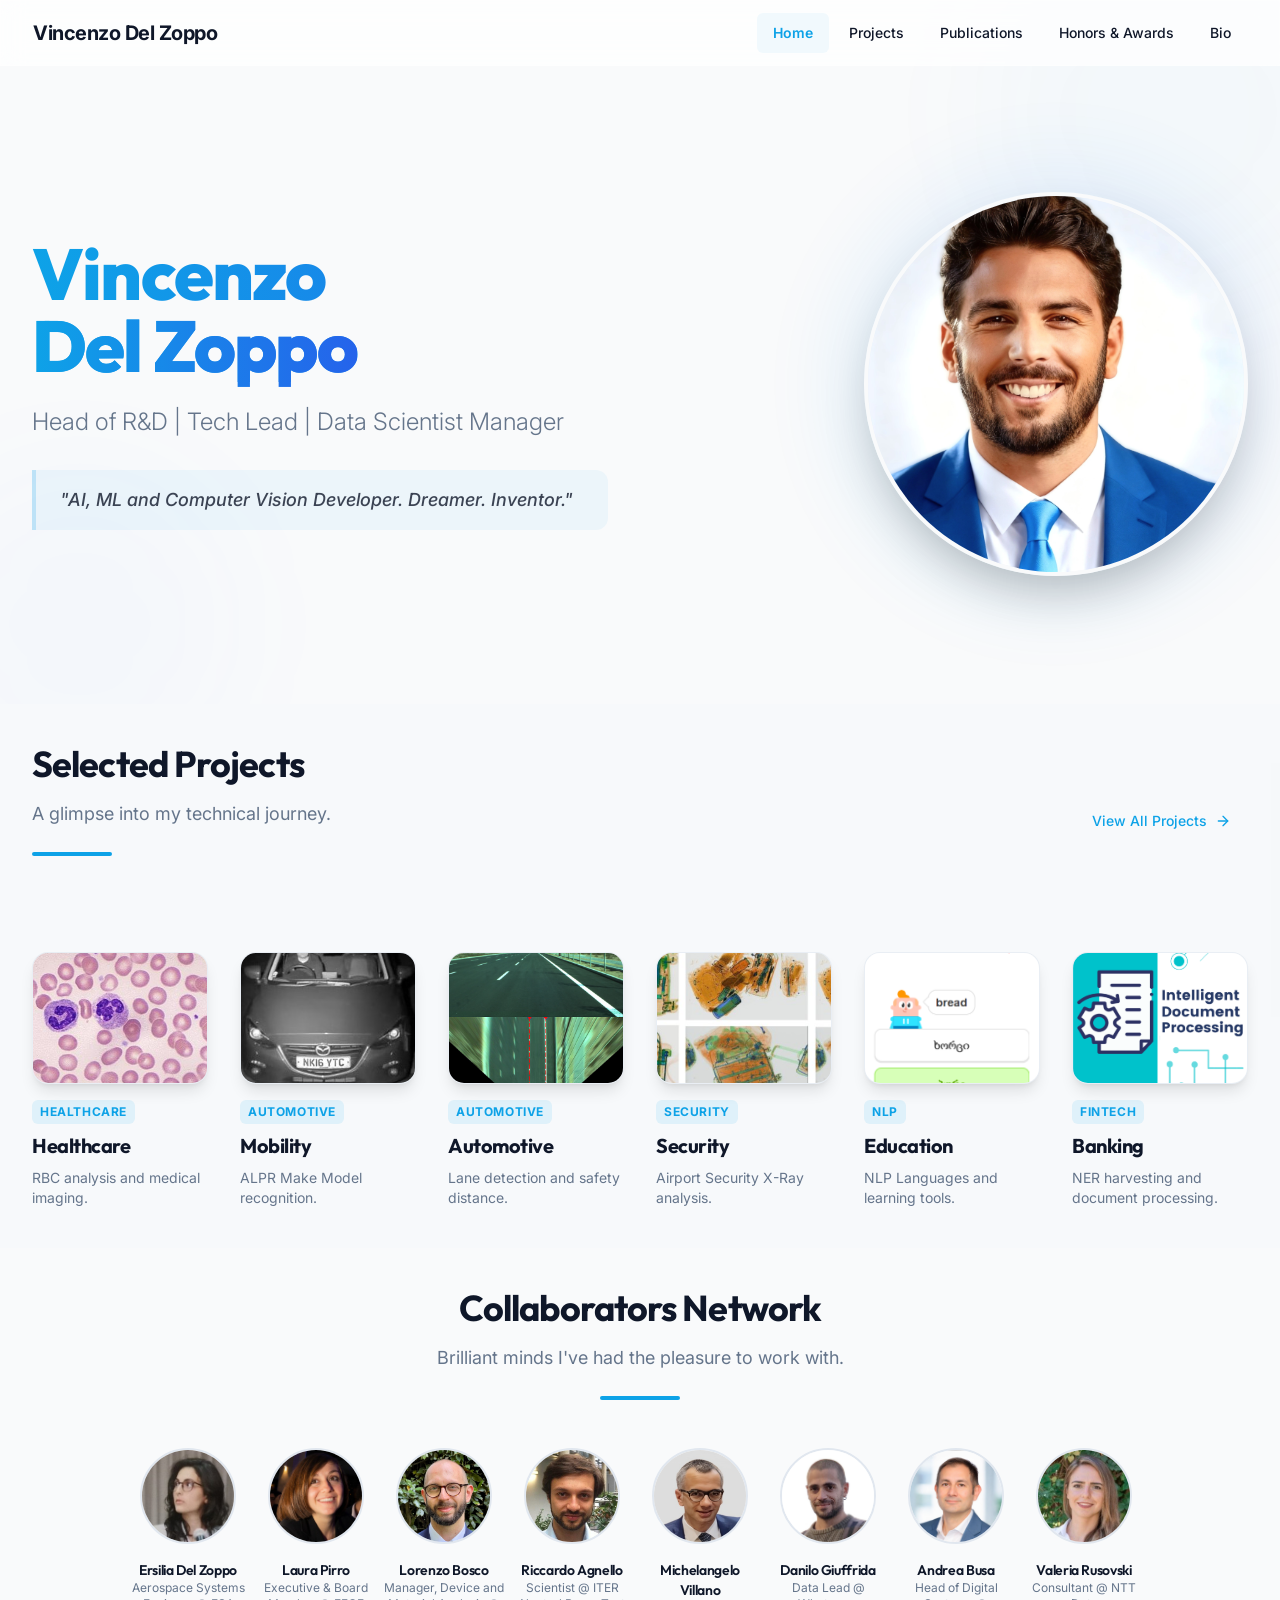
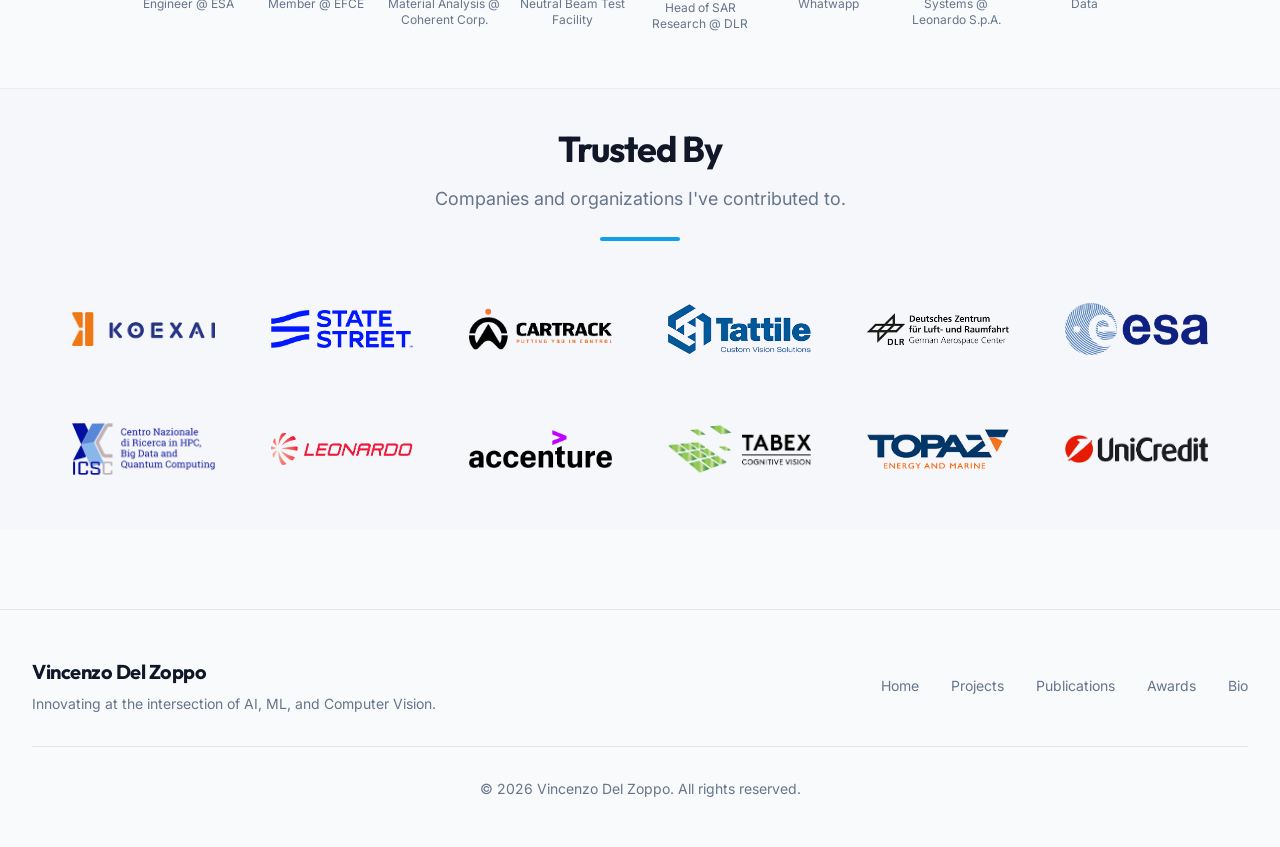
==== commit 51848703: "fixed papers and awards cards with stretched layout" ====
--- a/index.html
+++ b/index.html
@@ -7,10 +7,10 @@
     <link rel="preconnect" href="https://fonts.googleapis.com">
     <link rel="preconnect" href="https://fonts.gstatic.com" crossorigin>
     <link href="https://fonts.googleapis.com/css2?family=Architects+Daughter&family=DM+Sans:ital,opsz,wght@0,9..40,100..1000;1,9..40,100..1000&family=Fira+Code:wght@300..700&family=Geist+Mono:wght@100..900&family=Geist:wght@100..900&family=IBM+Plex+Mono:ital,wght@0,100;0,200;0,300;0,400;0,500;0,600;0,700;1,100;1,200;1,300;1,400;1,500;1,600;1,700&family=IBM+Plex+Sans:ital,wght@0,100..700;1,100..700&family=Inter:ital,opsz,wght@0,14..32,100..900;1,14..32,100..900&family=JetBrains+Mono:ital,wght@0,100..800;1,100..800&family=Libre+Baskerville:ital,wght@0,400;0,700;1,400&family=Lora:ital,wght@0,400..700;1,400..700&family=Merriweather:ital,opsz,wght@0,18..144,300..900;1,18..144,300..900&family=Montserrat:ital,wght@0,100..900;1,100..900&family=Open+Sans:ital,wght@0,300..800;1,300..800&family=Outfit:wght@100..900&family=Oxanium:wght@200..800&family=Playfair+Display:ital,wght@0,400..900;1,400..900&family=Plus+Jakarta+Sans:ital,wght@0,200..800;1,200..800&family=Poppins:ital,wght@0,100;0,200;0,300;0,400;0,500;0,600;0,700;0,800;0,900;1,100;1,200;1,300;1,400;1,500;1,600;1,700;1,800;1,900&family=Roboto+Mono:ital,wght@0,100..700;1,100..700&family=Roboto:ital,wght@0,100..900;1,100..900&family=Source+Code+Pro:ital,wght@0,200..900;1,200..900&family=Source+Serif+4:ital,opsz,wght@0,8..60,200..900;1,8..60,200..900&family=Space+Grotesk:wght@300..700&family=Space+Mono:ital,wght@0,400;0,700;1,400;1,700&display=swap" rel="stylesheet">
-    <script type="module" crossorigin src="./assets/index-CA_XJY0m.js"></script>
-    <link rel="stylesheet" crossorigin href="./assets/index-Dp20YrRB.css">
+    <script type="module" crossorigin src="./assets/index-CMO3YT4k.js"></script>
+    <link rel="stylesheet" crossorigin href="./assets/index-CFBd8CAj.css">
   </head>
   <body>
     <div id="root"></div>
   </body>
-</html>
+</html>
--- a/assets/index-CFBd8CAj.css
+++ b/assets/index-CFBd8CAj.css
@@ -0,0 +1 @@
+@import"https://fonts.googleapis.com/css2?family=Outfit:wght@300;400;500;600;700;800&family=Inter:wght@300;400;500;600&display=swap";*,:before,:after{--tw-border-spacing-x: 0;--tw-border-spacing-y: 0;--tw-translate-x: 0;--tw-translate-y: 0;--tw-rotate: 0;--tw-skew-x: 0;--tw-skew-y: 0;--tw-scale-x: 1;--tw-scale-y: 1;--tw-pan-x: ;--tw-pan-y: ;--tw-pinch-zoom: ;--tw-scroll-snap-strictness: proximity;--tw-gradient-from-position: ;--tw-gradient-via-position: ;--tw-gradient-to-position: ;--tw-ordinal: ;--tw-slashed-zero: ;--tw-numeric-figure: ;--tw-numeric-spacing: ;--tw-numeric-fraction: ;--tw-ring-inset: ;--tw-ring-offset-width: 0px;--tw-ring-offset-color: #fff;--tw-ring-color: rgb(59 130 246 / .5);--tw-ring-offset-shadow: 0 0 #0000;--tw-ring-shadow: 0 0 #0000;--tw-shadow: 0 0 #0000;--tw-shadow-colored: 0 0 #0000;--tw-blur: ;--tw-brightness: ;--tw-contrast: ;--tw-grayscale: ;--tw-hue-rotate: ;--tw-invert: ;--tw-saturate: ;--tw-sepia: ;--tw-drop-shadow: ;--tw-backdrop-blur: ;--tw-backdrop-brightness: ;--tw-backdrop-contrast: ;--tw-backdrop-grayscale: ;--tw-backdrop-hue-rotate: ;--tw-backdrop-invert: ;--tw-backdrop-opacity: ;--tw-backdrop-saturate: ;--tw-backdrop-sepia: ;--tw-contain-size: ;--tw-contain-layout: ;--tw-contain-paint: ;--tw-contain-style: }::backdrop{--tw-border-spacing-x: 0;--tw-border-spacing-y: 0;--tw-translate-x: 0;--tw-translate-y: 0;--tw-rotate: 0;--tw-skew-x: 0;--tw-skew-y: 0;--tw-scale-x: 1;--tw-scale-y: 1;--tw-pan-x: ;--tw-pan-y: ;--tw-pinch-zoom: ;--tw-scroll-snap-strictness: proximity;--tw-gradient-from-position: ;--tw-gradient-via-position: ;--tw-gradient-to-position: ;--tw-ordinal: ;--tw-slashed-zero: ;--tw-numeric-figure: ;--tw-numeric-spacing: ;--tw-numeric-fraction: ;--tw-ring-inset: ;--tw-ring-offset-width: 0px;--tw-ring-offset-color: #fff;--tw-ring-color: rgb(59 130 246 / .5);--tw-ring-offset-shadow: 0 0 #0000;--tw-ring-shadow: 0 0 #0000;--tw-shadow: 0 0 #0000;--tw-shadow-colored: 0 0 #0000;--tw-blur: ;--tw-brightness: ;--tw-contrast: ;--tw-grayscale: ;--tw-hue-rotate: ;--tw-invert: ;--tw-saturate: ;--tw-sepia: ;--tw-drop-shadow: ;--tw-backdrop-blur: ;--tw-backdrop-brightness: ;--tw-backdrop-contrast: ;--tw-backdrop-grayscale: ;--tw-backdrop-hue-rotate: ;--tw-backdrop-invert: ;--tw-backdrop-opacity: ;--tw-backdrop-saturate: ;--tw-backdrop-sepia: ;--tw-contain-size: ;--tw-contain-layout: ;--tw-contain-paint: ;--tw-contain-style: }*,:before,:after{box-sizing:border-box;border-width:0;border-style:solid;border-color:#e5e7eb}:before,:after{--tw-content: ""}html,:host{line-height:1.5;-webkit-text-size-adjust:100%;-moz-tab-size:4;-o-tab-size:4;tab-size:4;font-family:var(--font-sans);font-feature-settings:normal;font-variation-settings:normal;-webkit-tap-highlight-color:transparent}body{margin:0;line-height:inherit}hr{height:0;color:inherit;border-top-width:1px}abbr:where([title]){-webkit-text-decoration:underline dotted;text-decoration:underline dotted}h1,h2,h3,h4,h5,h6{font-size:inherit;font-weight:inherit}a{color:inherit;text-decoration:inherit}b,strong{font-weight:bolder}code,kbd,samp,pre{font-family:var(--font-mono);font-feature-settings:normal;font-variation-settings:normal;font-size:1em}small{font-size:80%}sub,sup{font-size:75%;line-height:0;position:relative;vertical-align:baseline}sub{bottom:-.25em}sup{top:-.5em}table{text-indent:0;border-color:inherit;border-collapse:collapse}button,input,optgroup,select,textarea{font-family:inherit;font-feature-settings:inherit;font-variation-settings:inherit;font-size:100%;font-weight:inherit;line-height:inherit;letter-spacing:inherit;color:inherit;margin:0;padding:0}button,select{text-transform:none}button,input:where([type=button]),input:where([type=reset]),input:where([type=submit]){-webkit-appearance:button;background-color:transparent;background-image:none}:-moz-focusring{outline:auto}:-moz-ui-invalid{box-shadow:none}progress{vertical-align:baseline}::-webkit-inner-spin-button,::-webkit-outer-spin-button{height:auto}[type=search]{-webkit-appearance:textfield;outline-offset:-2px}::-webkit-search-decoration{-webkit-appearance:none}::-webkit-file-upload-button{-webkit-appearance:button;font:inherit}summary{display:list-item}blockquote,dl,dd,h1,h2,h3,h4,h5,h6,hr,figure,p,pre{margin:0}fieldset{margin:0;padding:0}legend{padding:0}ol,ul,menu{list-style:none;margin:0;padding:0}dialog{padding:0}textarea{resize:vertical}input::-moz-placeholder,textarea::-moz-placeholder{opacity:1;color:#9ca3af}input::placeholder,textarea::placeholder{opacity:1;color:#9ca3af}button,[role=button]{cursor:pointer}:disabled{cursor:default}img,svg,video,canvas,audio,iframe,embed,object{display:block;vertical-align:middle}img,video{max-width:100%;height:auto}[hidden]:where(:not([hidden=until-found])){display:none}*{--tw-border-opacity: 1;border-color:hsl(var(--border) / var(--tw-border-opacity, 1))}body{--tw-bg-opacity: 1;background-color:hsl(var(--background) / var(--tw-bg-opacity, 1));--tw-text-opacity: 1;color:hsl(var(--foreground) / var(--tw-text-opacity, 1));-webkit-font-smoothing:antialiased;-moz-osx-font-smoothing:grayscale;font-family:var(--font-body)}h1,h2,h3,h4,h5,h6{font-family:var(--font-display);font-weight:700;letter-spacing:-.025em}.sr-only{position:absolute;width:1px;height:1px;padding:0;margin:-1px;overflow:hidden;clip:rect(0,0,0,0);white-space:nowrap;border-width:0}.pointer-events-none{pointer-events:none}.pointer-events-auto{pointer-events:auto}.visible{visibility:visible}.invisible{visibility:hidden}.fixed{position:fixed}.absolute{position:absolute}.relative{position:relative}.inset-0{inset:0}.inset-x-0{left:0;right:0}.inset-y-0{top:0;bottom:0}.-bottom-12{bottom:-3rem}.-left-12{left:-3rem}.-left-\[39px\]{left:-39px}.-right-12{right:-3rem}.-top-12{top:-3rem}.bottom-0{bottom:0}.left-0{left:0}.left-1{left:.25rem}.left-1\/2{left:50%}.left-2{left:.5rem}.left-\[50\%\]{left:50%}.right-0{right:0}.right-1{right:.25rem}.right-2{right:.5rem}.right-3{right:.75rem}.right-4{right:1rem}.top-0{top:0}.top-1{top:.25rem}.top-1\.5{top:.375rem}.top-1\/2{top:50%}.top-2{top:.5rem}.top-3\.5{top:.875rem}.top-4{top:1rem}.top-\[1px\]{top:1px}.top-\[50\%\]{top:50%}.top-\[60\%\]{top:60%}.top-full{top:100%}.z-10{z-index:10}.z-20{z-index:20}.z-50{z-index:50}.z-\[100\]{z-index:100}.z-\[1\]{z-index:1}.-mx-1{margin-left:-.25rem;margin-right:-.25rem}.mx-2{margin-left:.5rem;margin-right:.5rem}.mx-3\.5{margin-left:.875rem;margin-right:.875rem}.mx-4{margin-left:1rem;margin-right:1rem}.mx-auto{margin-left:auto;margin-right:auto}.my-0\.5{margin-top:.125rem;margin-bottom:.125rem}.my-1{margin-top:.25rem;margin-bottom:.25rem}.-mb-20{margin-bottom:-5rem}.-ml-20{margin-left:-5rem}.-ml-4{margin-left:-1rem}.-mr-20{margin-right:-5rem}.-mt-20{margin-top:-5rem}.-mt-4{margin-top:-1rem}.mb-1{margin-bottom:.25rem}.mb-12{margin-bottom:3rem}.mb-16{margin-bottom:4rem}.mb-2{margin-bottom:.5rem}.mb-3{margin-bottom:.75rem}.mb-4{margin-bottom:1rem}.mb-6{margin-bottom:1.5rem}.mb-8{margin-bottom:2rem}.ml-1{margin-left:.25rem}.ml-3{margin-left:.75rem}.ml-auto{margin-left:auto}.mr-2{margin-right:.5rem}.mt-1{margin-top:.25rem}.mt-1\.5{margin-top:.375rem}.mt-12{margin-top:3rem}.mt-2{margin-top:.5rem}.mt-20{margin-top:5rem}.mt-24{margin-top:6rem}.mt-3{margin-top:.75rem}.mt-4{margin-top:1rem}.mt-6{margin-top:1.5rem}.mt-8{margin-top:2rem}.mt-auto{margin-top:auto}.line-clamp-2{overflow:hidden;display:-webkit-box;-webkit-box-orient:vertical;-webkit-line-clamp:2}.block{display:block}.flex{display:flex}.inline-flex{display:inline-flex}.table{display:table}.grid{display:grid}.hidden{display:none}.aspect-\[4\/3\]{aspect-ratio:4/3}.aspect-square{aspect-ratio:1 / 1}.aspect-video{aspect-ratio:16 / 9}.size-4{width:1rem;height:1rem}.h-1{height:.25rem}.h-1\.5{height:.375rem}.h-10{height:2.5rem}.h-11{height:2.75rem}.h-12{height:3rem}.h-16{height:4rem}.h-2{height:.5rem}.h-2\.5{height:.625rem}.h-20{height:5rem}.h-24{height:6rem}.h-3{height:.75rem}.h-3\.5{height:.875rem}.h-4{height:1rem}.h-5{height:1.25rem}.h-6{height:1.5rem}.h-64{height:16rem}.h-7{height:1.75rem}.h-8{height:2rem}.h-80{height:20rem}.h-9{height:2.25rem}.h-96{height:24rem}.h-\[1px\]{height:1px}.h-\[var\(--radix-navigation-menu-viewport-height\)\]{height:var(--radix-navigation-menu-viewport-height)}.h-\[var\(--radix-select-trigger-height\)\]{height:var(--radix-select-trigger-height)}.h-auto{height:auto}.h-full{height:100%}.h-px{height:1px}.h-svh{height:100svh}.max-h-20{max-height:5rem}.max-h-\[--radix-context-menu-content-available-height\]{max-height:var(--radix-context-menu-content-available-height)}.max-h-\[--radix-select-content-available-height\]{max-height:var(--radix-select-content-available-height)}.max-h-\[300px\]{max-height:300px}.max-h-\[var\(--radix-dropdown-menu-content-available-height\)\]{max-height:var(--radix-dropdown-menu-content-available-height)}.max-h-screen{max-height:100vh}.min-h-0{min-height:0px}.min-h-10{min-height:2.5rem}.min-h-8{min-height:2rem}.min-h-9{min-height:2.25rem}.min-h-\[80px\]{min-height:80px}.min-h-screen{min-height:100vh}.min-h-svh{min-height:100svh}.w-0{width:0px}.w-1{width:.25rem}.w-10{width:2.5rem}.w-11{width:2.75rem}.w-12{width:3rem}.w-2{width:.5rem}.w-2\.5{width:.625rem}.w-20{width:5rem}.w-24{width:6rem}.w-3{width:.75rem}.w-3\.5{width:.875rem}.w-3\/4{width:75%}.w-4{width:1rem}.w-5{width:1.25rem}.w-6{width:1.5rem}.w-64{width:16rem}.w-7{width:1.75rem}.w-72{width:18rem}.w-8{width:2rem}.w-80{width:20rem}.w-9{width:2.25rem}.w-96{width:24rem}.w-\[100px\]{width:100px}.w-\[1px\]{width:1px}.w-\[var\(--sidebar-width\)\]{width:var(--sidebar-width)}.w-auto{width:auto}.w-full{width:100%}.w-max{width:-moz-max-content;width:max-content}.w-px{width:1px}.min-w-0{min-width:0px}.min-w-10{min-width:2.5rem}.min-w-11{min-width:2.75rem}.min-w-5{min-width:1.25rem}.min-w-9{min-width:2.25rem}.min-w-\[12rem\]{min-width:12rem}.min-w-\[8rem\]{min-width:8rem}.min-w-\[var\(--radix-select-trigger-width\)\]{min-width:var(--radix-select-trigger-width)}.max-w-2xl{max-width:42rem}.max-w-4xl{max-width:56rem}.max-w-5xl{max-width:64rem}.max-w-6xl{max-width:72rem}.max-w-7xl{max-width:80rem}.max-w-\[var\(--skeleton-width\)\]{max-width:var(--skeleton-width)}.max-w-lg{max-width:32rem}.max-w-max{max-width:-moz-max-content;max-width:max-content}.max-w-md{max-width:28rem}.max-w-xl{max-width:36rem}.flex-1{flex:1 1 0%}.flex-shrink-0,.shrink-0{flex-shrink:0}.flex-grow,.grow{flex-grow:1}.grow-0{flex-grow:0}.basis-\[6\.5rem\]{flex-basis:6.5rem}.basis-full{flex-basis:100%}.caption-bottom{caption-side:bottom}.border-collapse{border-collapse:collapse}.origin-\[--radix-context-menu-content-transform-origin\]{transform-origin:var(--radix-context-menu-content-transform-origin)}.origin-\[--radix-dropdown-menu-content-transform-origin\]{transform-origin:var(--radix-dropdown-menu-content-transform-origin)}.origin-\[--radix-hover-card-content-transform-origin\]{transform-origin:var(--radix-hover-card-content-transform-origin)}.origin-\[--radix-menubar-content-transform-origin\]{transform-origin:var(--radix-menubar-content-transform-origin)}.origin-\[--radix-popover-content-transform-origin\]{transform-origin:var(--radix-popover-content-transform-origin)}.origin-\[--radix-select-content-transform-origin\]{transform-origin:var(--radix-select-content-transform-origin)}.origin-\[--radix-tooltip-content-transform-origin\]{transform-origin:var(--radix-tooltip-content-transform-origin)}.-translate-x-1\/2{--tw-translate-x: -50%;transform:translate(var(--tw-translate-x),var(--tw-translate-y)) rotate(var(--tw-rotate)) skew(var(--tw-skew-x)) skewY(var(--tw-skew-y)) scaleX(var(--tw-scale-x)) scaleY(var(--tw-scale-y))}.-translate-x-px{--tw-translate-x: -1px;transform:translate(var(--tw-translate-x),var(--tw-translate-y)) rotate(var(--tw-rotate)) skew(var(--tw-skew-x)) skewY(var(--tw-skew-y)) scaleX(var(--tw-scale-x)) scaleY(var(--tw-scale-y))}.-translate-y-1\/2{--tw-translate-y: -50%;transform:translate(var(--tw-translate-x),var(--tw-translate-y)) rotate(var(--tw-rotate)) skew(var(--tw-skew-x)) skewY(var(--tw-skew-y)) scaleX(var(--tw-scale-x)) scaleY(var(--tw-scale-y))}.translate-x-\[-50\%\]{--tw-translate-x: -50%;transform:translate(var(--tw-translate-x),var(--tw-translate-y)) rotate(var(--tw-rotate)) skew(var(--tw-skew-x)) skewY(var(--tw-skew-y)) scaleX(var(--tw-scale-x)) scaleY(var(--tw-scale-y))}.translate-x-px{--tw-translate-x: 1px;transform:translate(var(--tw-translate-x),var(--tw-translate-y)) rotate(var(--tw-rotate)) skew(var(--tw-skew-x)) skewY(var(--tw-skew-y)) scaleX(var(--tw-scale-x)) scaleY(var(--tw-scale-y))}.translate-y-\[-50\%\]{--tw-translate-y: -50%;transform:translate(var(--tw-translate-x),var(--tw-translate-y)) rotate(var(--tw-rotate)) skew(var(--tw-skew-x)) skewY(var(--tw-skew-y)) scaleX(var(--tw-scale-x)) scaleY(var(--tw-scale-y))}.rotate-45{--tw-rotate: 45deg;transform:translate(var(--tw-translate-x),var(--tw-translate-y)) rotate(var(--tw-rotate)) skew(var(--tw-skew-x)) skewY(var(--tw-skew-y)) scaleX(var(--tw-scale-x)) scaleY(var(--tw-scale-y))}.rotate-90{--tw-rotate: 90deg;transform:translate(var(--tw-translate-x),var(--tw-translate-y)) rotate(var(--tw-rotate)) skew(var(--tw-skew-x)) skewY(var(--tw-skew-y)) scaleX(var(--tw-scale-x)) scaleY(var(--tw-scale-y))}.scale-110{--tw-scale-x: 1.1;--tw-scale-y: 1.1;transform:translate(var(--tw-translate-x),var(--tw-translate-y)) rotate(var(--tw-rotate)) skew(var(--tw-skew-x)) skewY(var(--tw-skew-y)) scaleX(var(--tw-scale-x)) scaleY(var(--tw-scale-y))}.transform{transform:translate(var(--tw-translate-x),var(--tw-translate-y)) rotate(var(--tw-rotate)) skew(var(--tw-skew-x)) skewY(var(--tw-skew-y)) scaleX(var(--tw-scale-x)) scaleY(var(--tw-scale-y))}@keyframes pulse{50%{opacity:.5}}.animate-pulse{animation:pulse 2s cubic-bezier(.4,0,.6,1) infinite}@keyframes spin{to{transform:rotate(360deg)}}.animate-spin{animation:spin 1s linear infinite}.cursor-default{cursor:default}.cursor-pointer{cursor:pointer}.touch-none{touch-action:none}.touch-pan-x{--tw-pan-x: pan-x;touch-action:var(--tw-pan-x) var(--tw-pan-y) var(--tw-pinch-zoom)}.select-none{-webkit-user-select:none;-moz-user-select:none;user-select:none}.resize{resize:both}.snap-x{scroll-snap-type:x var(--tw-scroll-snap-strictness)}.snap-mandatory{--tw-scroll-snap-strictness: mandatory}.snap-start{scroll-snap-align:start}.list-none{list-style-type:none}.grid-cols-1{grid-template-columns:repeat(1,minmax(0,1fr))}.grid-cols-2{grid-template-columns:repeat(2,minmax(0,1fr))}.flex-row{flex-direction:row}.flex-col{flex-direction:column}.flex-col-reverse{flex-direction:column-reverse}.flex-wrap{flex-wrap:wrap}.items-start{align-items:flex-start}.items-end{align-items:flex-end}.items-center{align-items:center}.items-stretch{align-items:stretch}.justify-center{justify-content:center}.justify-between{justify-content:space-between}.gap-1{gap:.25rem}.gap-1\.5{gap:.375rem}.gap-12{gap:3rem}.gap-2{gap:.5rem}.gap-3{gap:.75rem}.gap-4{gap:1rem}.gap-6{gap:1.5rem}.gap-8{gap:2rem}.gap-x-2{-moz-column-gap:.5rem;column-gap:.5rem}.gap-x-8{-moz-column-gap:2rem;column-gap:2rem}.gap-y-1{row-gap:.25rem}.gap-y-12{row-gap:3rem}.space-x-1>:not([hidden])~:not([hidden]){--tw-space-x-reverse: 0;margin-right:calc(.25rem * var(--tw-space-x-reverse));margin-left:calc(.25rem * calc(1 - var(--tw-space-x-reverse)))}.space-x-4>:not([hidden])~:not([hidden]){--tw-space-x-reverse: 0;margin-right:calc(1rem * var(--tw-space-x-reverse));margin-left:calc(1rem * calc(1 - var(--tw-space-x-reverse)))}.space-y-1>:not([hidden])~:not([hidden]){--tw-space-y-reverse: 0;margin-top:calc(.25rem * calc(1 - var(--tw-space-y-reverse)));margin-bottom:calc(.25rem * var(--tw-space-y-reverse))}.space-y-1\.5>:not([hidden])~:not([hidden]){--tw-space-y-reverse: 0;margin-top:calc(.375rem * calc(1 - var(--tw-space-y-reverse)));margin-bottom:calc(.375rem * var(--tw-space-y-reverse))}.space-y-10>:not([hidden])~:not([hidden]){--tw-space-y-reverse: 0;margin-top:calc(2.5rem * calc(1 - var(--tw-space-y-reverse)));margin-bottom:calc(2.5rem * var(--tw-space-y-reverse))}.space-y-12>:not([hidden])~:not([hidden]){--tw-space-y-reverse: 0;margin-top:calc(3rem * calc(1 - var(--tw-space-y-reverse)));margin-bottom:calc(3rem * var(--tw-space-y-reverse))}.space-y-2>:not([hidden])~:not([hidden]){--tw-space-y-reverse: 0;margin-top:calc(.5rem * calc(1 - var(--tw-space-y-reverse)));margin-bottom:calc(.5rem * var(--tw-space-y-reverse))}.space-y-4>:not([hidden])~:not([hidden]){--tw-space-y-reverse: 0;margin-top:calc(1rem * calc(1 - var(--tw-space-y-reverse)));margin-bottom:calc(1rem * var(--tw-space-y-reverse))}.space-y-6>:not([hidden])~:not([hidden]){--tw-space-y-reverse: 0;margin-top:calc(1.5rem * calc(1 - var(--tw-space-y-reverse)));margin-bottom:calc(1.5rem * var(--tw-space-y-reverse))}.space-y-8>:not([hidden])~:not([hidden]){--tw-space-y-reverse: 0;margin-top:calc(2rem * calc(1 - var(--tw-space-y-reverse)));margin-bottom:calc(2rem * var(--tw-space-y-reverse))}.overflow-auto{overflow:auto}.overflow-hidden{overflow:hidden}.overflow-x-auto{overflow-x:auto}.overflow-y-auto{overflow-y:auto}.overflow-x-hidden{overflow-x:hidden}.scroll-smooth{scroll-behavior:smooth}.whitespace-nowrap{white-space:nowrap}.whitespace-pre-wrap{white-space:pre-wrap}.break-words{overflow-wrap:break-word}.rounded-2xl{border-radius:1rem}.rounded-\[2px\]{border-radius:2px}.rounded-\[inherit\]{border-radius:inherit}.rounded-full{border-radius:9999px}.rounded-lg{border-radius:.5625rem}.rounded-md{border-radius:.375rem}.rounded-sm{border-radius:.1875rem}.rounded-xl{border-radius:.75rem}.rounded-r-xl{border-top-right-radius:.75rem;border-bottom-right-radius:.75rem}.rounded-t-\[10px\]{border-top-left-radius:10px;border-top-right-radius:10px}.rounded-tl-sm{border-top-left-radius:.1875rem}.border{border-width:1px}.border-2{border-width:2px}.border-4{border-width:4px}.border-\[1\.5px\]{border-width:1.5px}.border-y{border-top-width:1px;border-bottom-width:1px}.border-b{border-bottom-width:1px}.border-l{border-left-width:1px}.border-l-2{border-left-width:2px}.border-l-4{border-left-width:4px}.border-r{border-right-width:1px}.border-t{border-top-width:1px}.border-dashed{border-style:dashed}.border-\[--color-border\]{border-color:var(--color-border)}.border-background{--tw-border-opacity: 1;border-color:hsl(var(--background) / var(--tw-border-opacity, 1))}.border-border{--tw-border-opacity: 1;border-color:hsl(var(--border) / var(--tw-border-opacity, 1))}.border-border\/40{border-color:hsl(var(--border) / .4)}.border-border\/50{border-color:hsl(var(--border) / .5)}.border-border\/60{border-color:hsl(var(--border) / .6)}.border-card-border{--tw-border-opacity: 1;border-color:hsl(var(--card-border) / var(--tw-border-opacity, 1))}.border-destructive{--tw-border-opacity: 1;border-color:hsl(var(--destructive) / var(--tw-border-opacity, 1))}.border-destructive-border{border-color:var(--destructive-border)}.border-destructive\/50{border-color:hsl(var(--destructive) / .5)}.border-input{--tw-border-opacity: 1;border-color:hsl(var(--input) / var(--tw-border-opacity, 1))}.border-primary{--tw-border-opacity: 1;border-color:hsl(var(--primary) / var(--tw-border-opacity, 1))}.border-primary-border{border-color:var(--primary-border)}.border-primary\/20{border-color:hsl(var(--primary) / .2)}.border-secondary-border{border-color:var(--secondary-border)}.border-sidebar-border{--tw-border-opacity: 1;border-color:hsl(var(--sidebar-border) / var(--tw-border-opacity, 1))}.border-transparent{border-color:transparent}.border-l-transparent{border-left-color:transparent}.border-t-transparent{border-top-color:transparent}.bg-\[--color-bg\]{background-color:var(--color-bg)}.bg-accent{--tw-bg-opacity: 1;background-color:hsl(var(--accent) / var(--tw-bg-opacity, 1))}.bg-background{--tw-bg-opacity: 1;background-color:hsl(var(--background) / var(--tw-bg-opacity, 1))}.bg-black\/80{background-color:#000c}.bg-blue-500\/5{background-color:#3b82f60d}.bg-border{--tw-bg-opacity: 1;background-color:hsl(var(--border) / var(--tw-bg-opacity, 1))}.bg-card{--tw-bg-opacity: 1;background-color:hsl(var(--card) / var(--tw-bg-opacity, 1))}.bg-destructive{--tw-bg-opacity: 1;background-color:hsl(var(--destructive) / var(--tw-bg-opacity, 1))}.bg-foreground{--tw-bg-opacity: 1;background-color:hsl(var(--foreground) / var(--tw-bg-opacity, 1))}.bg-gray-50{--tw-bg-opacity: 1;background-color:rgb(249 250 251 / var(--tw-bg-opacity, 1))}.bg-muted{--tw-bg-opacity: 1;background-color:hsl(var(--muted) / var(--tw-bg-opacity, 1))}.bg-muted\/30{background-color:hsl(var(--muted) / .3)}.bg-muted\/50{background-color:hsl(var(--muted) / .5)}.bg-popover{--tw-bg-opacity: 1;background-color:hsl(var(--popover) / var(--tw-bg-opacity, 1))}.bg-primary{--tw-bg-opacity: 1;background-color:hsl(var(--primary) / var(--tw-bg-opacity, 1))}.bg-primary\/10{background-color:hsl(var(--primary) / .1)}.bg-primary\/5{background-color:hsl(var(--primary) / .05)}.bg-secondary{--tw-bg-opacity: 1;background-color:hsl(var(--secondary) / var(--tw-bg-opacity, 1))}.bg-sidebar{--tw-bg-opacity: 1;background-color:hsl(var(--sidebar) / var(--tw-bg-opacity, 1))}.bg-sidebar-border{--tw-bg-opacity: 1;background-color:hsl(var(--sidebar-border) / var(--tw-bg-opacity, 1))}.bg-transparent{background-color:transparent}.bg-yellow-500\/10{background-color:#eab3081a}.bg-gradient-to-r{background-image:linear-gradient(to right,var(--tw-gradient-stops))}.bg-gradient-to-t{background-image:linear-gradient(to top,var(--tw-gradient-stops))}.bg-gradient-to-tr{background-image:linear-gradient(to top right,var(--tw-gradient-stops))}.from-black\/80{--tw-gradient-from: rgb(0 0 0 / .8) var(--tw-gradient-from-position);--tw-gradient-to: rgb(0 0 0 / 0) var(--tw-gradient-to-position);--tw-gradient-stops: var(--tw-gradient-from), var(--tw-gradient-to)}.from-primary{--tw-gradient-from: hsl(var(--primary) / 1) var(--tw-gradient-from-position);--tw-gradient-to: hsl(var(--primary) / 0) var(--tw-gradient-to-position);--tw-gradient-stops: var(--tw-gradient-from), var(--tw-gradient-to)}.via-black\/20{--tw-gradient-to: rgb(0 0 0 / 0) var(--tw-gradient-to-position);--tw-gradient-stops: var(--tw-gradient-from), rgb(0 0 0 / .2) var(--tw-gradient-via-position), var(--tw-gradient-to)}.to-blue-600{--tw-gradient-to: #2563eb var(--tw-gradient-to-position)}.to-transparent{--tw-gradient-to: transparent var(--tw-gradient-to-position)}.bg-clip-text{-webkit-background-clip:text;background-clip:text}.fill-current{fill:currentColor}.object-contain{-o-object-fit:contain;object-fit:contain}.object-cover{-o-object-fit:cover;object-fit:cover}.p-0{padding:0}.p-1{padding:.25rem}.p-2{padding:.5rem}.p-3{padding:.75rem}.p-4{padding:1rem}.p-5{padding:1.25rem}.p-6{padding:1.5rem}.p-\[1px\]{padding:1px}.px-1{padding-left:.25rem;padding-right:.25rem}.px-2{padding-left:.5rem;padding-right:.5rem}.px-2\.5{padding-left:.625rem;padding-right:.625rem}.px-3{padding-left:.75rem;padding-right:.75rem}.px-4{padding-left:1rem;padding-right:1rem}.px-5{padding-left:1.25rem;padding-right:1.25rem}.px-8{padding-left:2rem;padding-right:2rem}.py-0\.5{padding-top:.125rem;padding-bottom:.125rem}.py-1{padding-top:.25rem;padding-bottom:.25rem}.py-1\.5{padding-top:.375rem;padding-bottom:.375rem}.py-10{padding-top:2.5rem;padding-bottom:2.5rem}.py-12{padding-top:3rem;padding-bottom:3rem}.py-2{padding-top:.5rem;padding-bottom:.5rem}.py-3{padding-top:.75rem;padding-bottom:.75rem}.py-4{padding-top:1rem;padding-bottom:1rem}.py-6{padding-top:1.5rem;padding-bottom:1.5rem}.pb-16{padding-bottom:4rem}.pb-20{padding-bottom:5rem}.pb-3{padding-bottom:.75rem}.pb-4{padding-bottom:1rem}.pl-2\.5{padding-left:.625rem}.pl-4{padding-left:1rem}.pl-6{padding-left:1.5rem}.pl-8{padding-left:2rem}.pr-2{padding-right:.5rem}.pr-2\.5{padding-right:.625rem}.pr-8{padding-right:2rem}.pt-0{padding-top:0}.pt-1{padding-top:.25rem}.pt-2{padding-top:.5rem}.pt-20{padding-top:5rem}.pt-24{padding-top:6rem}.pt-3{padding-top:.75rem}.pt-32{padding-top:8rem}.pt-4{padding-top:1rem}.pt-6{padding-top:1.5rem}.pt-8{padding-top:2rem}.text-left{text-align:left}.text-center{text-align:center}.align-middle{vertical-align:middle}.font-mono{font-family:var(--font-mono)}.font-sans{font-family:var(--font-sans)}.text-2xl{font-size:1.5rem;line-height:2rem}.text-3xl{font-size:1.875rem;line-height:2.25rem}.text-4xl{font-size:2.25rem;line-height:2.5rem}.text-\[0\.8rem\]{font-size:.8rem}.text-base{font-size:1rem;line-height:1.5rem}.text-lg{font-size:1.125rem;line-height:1.75rem}.text-sm{font-size:.875rem;line-height:1.25rem}.text-xl{font-size:1.25rem;line-height:1.75rem}.text-xs{font-size:.75rem;line-height:1rem}.font-bold{font-weight:700}.font-extrabold{font-weight:800}.font-light{font-weight:300}.font-medium{font-weight:500}.font-normal{font-weight:400}.font-semibold{font-weight:600}.uppercase{text-transform:uppercase}.italic{font-style:italic}.tabular-nums{--tw-numeric-spacing: tabular-nums;font-variant-numeric:var(--tw-ordinal) var(--tw-slashed-zero) var(--tw-numeric-figure) var(--tw-numeric-spacing) var(--tw-numeric-fraction)}.leading-none{line-height:1}.leading-relaxed{line-height:1.625}.leading-snug{line-height:1.375}.leading-tight{line-height:1.25}.tracking-tight{letter-spacing:-.025em}.tracking-wider{letter-spacing:.05em}.tracking-widest{letter-spacing:.1em}.text-accent-foreground{--tw-text-opacity: 1;color:hsl(var(--accent-foreground) / var(--tw-text-opacity, 1))}.text-card-foreground{--tw-text-opacity: 1;color:hsl(var(--card-foreground) / var(--tw-text-opacity, 1))}.text-current{color:currentColor}.text-destructive{--tw-text-opacity: 1;color:hsl(var(--destructive) / var(--tw-text-opacity, 1))}.text-destructive-foreground{--tw-text-opacity: 1;color:hsl(var(--destructive-foreground) / var(--tw-text-opacity, 1))}.text-foreground{--tw-text-opacity: 1;color:hsl(var(--foreground) / var(--tw-text-opacity, 1))}.text-foreground\/50{color:hsl(var(--foreground) / .5)}.text-foreground\/80{color:hsl(var(--foreground) / .8)}.text-gray-600{--tw-text-opacity: 1;color:rgb(75 85 99 / var(--tw-text-opacity, 1))}.text-gray-900{--tw-text-opacity: 1;color:rgb(17 24 39 / var(--tw-text-opacity, 1))}.text-muted-foreground{--tw-text-opacity: 1;color:hsl(var(--muted-foreground) / var(--tw-text-opacity, 1))}.text-popover-foreground{--tw-text-opacity: 1;color:hsl(var(--popover-foreground) / var(--tw-text-opacity, 1))}.text-primary{--tw-text-opacity: 1;color:hsl(var(--primary) / var(--tw-text-opacity, 1))}.text-primary-foreground{--tw-text-opacity: 1;color:hsl(var(--primary-foreground) / var(--tw-text-opacity, 1))}.text-red-500{--tw-text-opacity: 1;color:rgb(239 68 68 / var(--tw-text-opacity, 1))}.text-secondary-foreground{--tw-text-opacity: 1;color:hsl(var(--secondary-foreground) / var(--tw-text-opacity, 1))}.text-sidebar-foreground{--tw-text-opacity: 1;color:hsl(var(--sidebar-foreground) / var(--tw-text-opacity, 1))}.text-sidebar-foreground\/70{color:hsl(var(--sidebar-foreground) / .7)}.text-transparent{color:transparent}.text-white{--tw-text-opacity: 1;color:rgb(255 255 255 / var(--tw-text-opacity, 1))}.text-yellow-600{--tw-text-opacity: 1;color:rgb(202 138 4 / var(--tw-text-opacity, 1))}.antialiased{-webkit-font-smoothing:antialiased;-moz-osx-font-smoothing:grayscale}.opacity-0{opacity:0}.opacity-10{opacity:.1}.opacity-50{opacity:.5}.opacity-60{opacity:.6}.opacity-70{opacity:.7}.opacity-90{opacity:.9}.shadow-2xl{--tw-shadow: 0 25px 50px -12px rgb(0 0 0 / .25);--tw-shadow-colored: 0 25px 50px -12px var(--tw-shadow-color);box-shadow:var(--tw-ring-offset-shadow, 0 0 #0000),var(--tw-ring-shadow, 0 0 #0000),var(--tw-shadow)}.shadow-\[0_0_0_1px_hsl\(var\(--sidebar-border\)\)\]{--tw-shadow: 0 0 0 1px hsl(var(--sidebar-border));--tw-shadow-colored: 0 0 0 1px var(--tw-shadow-color);box-shadow:var(--tw-ring-offset-shadow, 0 0 #0000),var(--tw-ring-shadow, 0 0 #0000),var(--tw-shadow)}.shadow-lg{--tw-shadow: 0 10px 15px -3px rgb(0 0 0 / .1), 0 4px 6px -4px rgb(0 0 0 / .1);--tw-shadow-colored: 0 10px 15px -3px var(--tw-shadow-color), 0 4px 6px -4px var(--tw-shadow-color);box-shadow:var(--tw-ring-offset-shadow, 0 0 #0000),var(--tw-ring-shadow, 0 0 #0000),var(--tw-shadow)}.shadow-md{--tw-shadow: 0 4px 6px -1px rgb(0 0 0 / .1), 0 2px 4px -2px rgb(0 0 0 / .1);--tw-shadow-colored: 0 4px 6px -1px var(--tw-shadow-color), 0 2px 4px -2px var(--tw-shadow-color);box-shadow:var(--tw-ring-offset-shadow, 0 0 #0000),var(--tw-ring-shadow, 0 0 #0000),var(--tw-shadow)}.shadow-none{--tw-shadow: 0 0 #0000;--tw-shadow-colored: 0 0 #0000;box-shadow:var(--tw-ring-offset-shadow, 0 0 #0000),var(--tw-ring-shadow, 0 0 #0000),var(--tw-shadow)}.shadow-sm{--tw-shadow: 0 1px 2px 0 rgb(0 0 0 / .05);--tw-shadow-colored: 0 1px 2px 0 var(--tw-shadow-color);box-shadow:var(--tw-ring-offset-shadow, 0 0 #0000),var(--tw-ring-shadow, 0 0 #0000),var(--tw-shadow)}.shadow-xl{--tw-shadow: 0 20px 25px -5px rgb(0 0 0 / .1), 0 8px 10px -6px rgb(0 0 0 / .1);--tw-shadow-colored: 0 20px 25px -5px var(--tw-shadow-color), 0 8px 10px -6px var(--tw-shadow-color);box-shadow:var(--tw-ring-offset-shadow, 0 0 #0000),var(--tw-ring-shadow, 0 0 #0000),var(--tw-shadow)}.outline-none{outline:2px solid transparent;outline-offset:2px}.outline{outline-style:solid}.outline-2{outline-width:2px}.outline-offset-2{outline-offset:2px}.outline-transparent{outline-color:transparent}.ring-0{--tw-ring-offset-shadow: var(--tw-ring-inset) 0 0 0 var(--tw-ring-offset-width) var(--tw-ring-offset-color);--tw-ring-shadow: var(--tw-ring-inset) 0 0 0 calc(0px + var(--tw-ring-offset-width)) var(--tw-ring-color);box-shadow:var(--tw-ring-offset-shadow),var(--tw-ring-shadow),var(--tw-shadow, 0 0 #0000)}.ring-2{--tw-ring-offset-shadow: var(--tw-ring-inset) 0 0 0 var(--tw-ring-offset-width) var(--tw-ring-offset-color);--tw-ring-shadow: var(--tw-ring-inset) 0 0 0 calc(2px + var(--tw-ring-offset-width)) var(--tw-ring-color);box-shadow:var(--tw-ring-offset-shadow),var(--tw-ring-shadow),var(--tw-shadow, 0 0 #0000)}.ring-ring{--tw-ring-opacity: 1;--tw-ring-color: hsl(var(--ring) / var(--tw-ring-opacity, 1))}.ring-sidebar-ring{--tw-ring-opacity: 1;--tw-ring-color: hsl(var(--sidebar-ring) / var(--tw-ring-opacity, 1))}.ring-offset-background{--tw-ring-offset-color: hsl(var(--background) / 1)}.blur-2xl{--tw-blur: blur(40px);filter:var(--tw-blur) var(--tw-brightness) var(--tw-contrast) var(--tw-grayscale) var(--tw-hue-rotate) var(--tw-invert) var(--tw-saturate) var(--tw-sepia) var(--tw-drop-shadow)}.blur-3xl{--tw-blur: blur(64px);filter:var(--tw-blur) var(--tw-brightness) var(--tw-contrast) var(--tw-grayscale) var(--tw-hue-rotate) var(--tw-invert) var(--tw-saturate) var(--tw-sepia) var(--tw-drop-shadow)}.filter{filter:var(--tw-blur) var(--tw-brightness) var(--tw-contrast) var(--tw-grayscale) var(--tw-hue-rotate) var(--tw-invert) var(--tw-saturate) var(--tw-sepia) var(--tw-drop-shadow)}.transition{transition-property:color,background-color,border-color,text-decoration-color,fill,stroke,opacity,box-shadow,transform,filter,backdrop-filter;transition-timing-function:cubic-bezier(.4,0,.2,1);transition-duration:.15s}.transition-\[left\,right\,width\]{transition-property:left,right,width;transition-timing-function:cubic-bezier(.4,0,.2,1);transition-duration:.15s}.transition-\[margin\,opacity\]{transition-property:margin,opacity;transition-timing-function:cubic-bezier(.4,0,.2,1);transition-duration:.15s}.transition-\[width\,height\,padding\]{transition-property:width,height,padding;transition-timing-function:cubic-bezier(.4,0,.2,1);transition-duration:.15s}.transition-\[width\]{transition-property:width;transition-timing-function:cubic-bezier(.4,0,.2,1);transition-duration:.15s}.transition-all{transition-property:all;transition-timing-function:cubic-bezier(.4,0,.2,1);transition-duration:.15s}.transition-colors{transition-property:color,background-color,border-color,text-decoration-color,fill,stroke;transition-timing-function:cubic-bezier(.4,0,.2,1);transition-duration:.15s}.transition-opacity{transition-property:opacity;transition-timing-function:cubic-bezier(.4,0,.2,1);transition-duration:.15s}.transition-shadow{transition-property:box-shadow;transition-timing-function:cubic-bezier(.4,0,.2,1);transition-duration:.15s}.transition-transform{transition-property:transform;transition-timing-function:cubic-bezier(.4,0,.2,1);transition-duration:.15s}.duration-1000{transition-duration:1s}.duration-200{transition-duration:.2s}.duration-300{transition-duration:.3s}.duration-500{transition-duration:.5s}.ease-in-out{transition-timing-function:cubic-bezier(.4,0,.2,1)}.ease-linear{transition-timing-function:linear}@keyframes enter{0%{opacity:var(--tw-enter-opacity, 1);transform:translate3d(var(--tw-enter-translate-x, 0),var(--tw-enter-translate-y, 0),0) scale3d(var(--tw-enter-scale, 1),var(--tw-enter-scale, 1),var(--tw-enter-scale, 1)) rotate(var(--tw-enter-rotate, 0))}}@keyframes exit{to{opacity:var(--tw-exit-opacity, 1);transform:translate3d(var(--tw-exit-translate-x, 0),var(--tw-exit-translate-y, 0),0) scale3d(var(--tw-exit-scale, 1),var(--tw-exit-scale, 1),var(--tw-exit-scale, 1)) rotate(var(--tw-exit-rotate, 0))}}.animate-in{animation-name:enter;animation-duration:.15s;--tw-enter-opacity: initial;--tw-enter-scale: initial;--tw-enter-rotate: initial;--tw-enter-translate-x: initial;--tw-enter-translate-y: initial}.fade-in-0{--tw-enter-opacity: 0}.fade-in-80{--tw-enter-opacity: .8}.zoom-in-95{--tw-enter-scale: .95}.slide-in-from-top-2{--tw-enter-translate-y: -.5rem}.duration-1000{animation-duration:1s}.duration-200{animation-duration:.2s}.duration-300{animation-duration:.3s}.duration-500{animation-duration:.5s}.ease-in-out{animation-timing-function:cubic-bezier(.4,0,.2,1)}.ease-linear{animation-timing-function:linear}.\[border-color\:var\(--badge-outline\)\]{border-color:var(--badge-outline)}.\[border-color\:var\(--button-outline\)\]{border-color:var(--button-outline)}:root{--background: 210 20% 98%;--foreground: 222 47% 11%;--primary: 199 89% 48%;--primary-foreground: 210 40% 98%;--secondary: 210 40% 96%;--secondary-foreground: 222 47% 11%;--muted: 210 40% 96%;--muted-foreground: 215 16% 47%;--accent: 199 89% 48%;--accent-foreground: 210 40% 98%;--destructive: 0 84% 60%;--destructive-foreground: 210 40% 98%;--border: 214 32% 91%;--input: 214 32% 91%;--ring: 199 89% 48%;--radius: .5rem;--font-display: "Outfit", sans-serif;--font-body: "Inter", sans-serif}.dark{--background: 222 47% 11%;--foreground: 210 40% 98%;--primary: 199 89% 48%;--primary-foreground: 222 47% 11%;--secondary: 217 33% 17%;--secondary-foreground: 210 40% 98%;--muted: 217 33% 17%;--muted-foreground: 215 20% 65%;--accent: 199 89% 48%;--accent-foreground: 210 40% 98%;--destructive: 0 62% 30%;--destructive-foreground: 210 40% 98%;--border: 217 33% 17%;--input: 217 33% 17%;--ring: 199 89% 48%}.glass{border-width:1px;border-color:#fff3;background-color:#ffffffb3;--tw-backdrop-blur: blur(12px);-webkit-backdrop-filter:var(--tw-backdrop-blur) var(--tw-backdrop-brightness) var(--tw-backdrop-contrast) var(--tw-backdrop-grayscale) var(--tw-backdrop-hue-rotate) var(--tw-backdrop-invert) var(--tw-backdrop-opacity) var(--tw-backdrop-saturate) var(--tw-backdrop-sepia);backdrop-filter:var(--tw-backdrop-blur) var(--tw-backdrop-brightness) var(--tw-backdrop-contrast) var(--tw-backdrop-grayscale) var(--tw-backdrop-hue-rotate) var(--tw-backdrop-invert) var(--tw-backdrop-opacity) var(--tw-backdrop-saturate) var(--tw-backdrop-sepia)}.glass:is(.dark *){border-color:#ffffff1a;background-color:#000000b3}.glass-card{border-width:1px;border-color:hsl(var(--border) / .5);background-color:hsl(var(--card) / .5);--tw-shadow: 0 1px 2px 0 rgb(0 0 0 / .05);--tw-shadow-colored: 0 1px 2px 0 var(--tw-shadow-color);box-shadow:var(--tw-ring-offset-shadow, 0 0 #0000),var(--tw-ring-shadow, 0 0 #0000),var(--tw-shadow);--tw-backdrop-blur: blur(4px);-webkit-backdrop-filter:var(--tw-backdrop-blur) var(--tw-backdrop-brightness) var(--tw-backdrop-contrast) var(--tw-backdrop-grayscale) var(--tw-backdrop-hue-rotate) var(--tw-backdrop-invert) var(--tw-backdrop-opacity) var(--tw-backdrop-saturate) var(--tw-backdrop-sepia);backdrop-filter:var(--tw-backdrop-blur) var(--tw-backdrop-brightness) var(--tw-backdrop-contrast) var(--tw-backdrop-grayscale) var(--tw-backdrop-hue-rotate) var(--tw-backdrop-invert) var(--tw-backdrop-opacity) var(--tw-backdrop-saturate) var(--tw-backdrop-sepia);transition-property:all;transition-timing-function:cubic-bezier(.4,0,.2,1);transition-duration:.3s;animation-duration:.3s}.glass-card:hover{--tw-shadow: 0 4px 6px -1px rgb(0 0 0 / .1), 0 2px 4px -2px rgb(0 0 0 / .1);--tw-shadow-colored: 0 4px 6px -1px var(--tw-shadow-color), 0 2px 4px -2px var(--tw-shadow-color);box-shadow:var(--tw-ring-offset-shadow, 0 0 #0000),var(--tw-ring-shadow, 0 0 #0000),var(--tw-shadow)}::-webkit-scrollbar{width:8px}::-webkit-scrollbar-track{background:transparent}::-webkit-scrollbar-thumb{border-radius:9999px;background-color:hsl(var(--muted-foreground) / .2)}::-webkit-scrollbar-thumb:hover{background-color:hsl(var(--muted-foreground) / .4)}.file\:border-0::file-selector-button{border-width:0px}.file\:bg-transparent::file-selector-button{background-color:transparent}.file\:text-sm::file-selector-button{font-size:.875rem;line-height:1.25rem}.file\:font-medium::file-selector-button{font-weight:500}.file\:text-foreground::file-selector-button{--tw-text-opacity: 1;color:hsl(var(--foreground) / var(--tw-text-opacity, 1))}.placeholder\:text-muted-foreground::-moz-placeholder{--tw-text-opacity: 1;color:hsl(var(--muted-foreground) / var(--tw-text-opacity, 1))}.placeholder\:text-muted-foreground::placeholder{--tw-text-opacity: 1;color:hsl(var(--muted-foreground) / var(--tw-text-opacity, 1))}.after\:pointer-events-none:after{content:var(--tw-content);pointer-events:none}.after\:absolute:after{content:var(--tw-content);position:absolute}.after\:-inset-2:after{content:var(--tw-content);inset:-.5rem}.after\:inset-0:after{content:var(--tw-content);inset:0}.after\:inset-y-0:after{content:var(--tw-content);top:0;bottom:0}.after\:left-1\/2:after{content:var(--tw-content);left:50%}.after\:block:after{content:var(--tw-content);display:block}.after\:w-1:after{content:var(--tw-content);width:.25rem}.after\:w-\[2px\]:after{content:var(--tw-content);width:2px}.after\:-translate-x-1\/2:after{content:var(--tw-content);--tw-translate-x: -50%;transform:translate(var(--tw-translate-x),var(--tw-translate-y)) rotate(var(--tw-rotate)) skew(var(--tw-skew-x)) skewY(var(--tw-skew-y)) scaleX(var(--tw-scale-x)) scaleY(var(--tw-scale-y))}.after\:rounded-full:after{content:var(--tw-content);border-radius:9999px}.after\:border:after{content:var(--tw-content);border-width:1px}.after\:border-black\/10:after{content:var(--tw-content);border-color:#0000001a}.after\:content-\[\'\'\]:after{--tw-content: "";content:var(--tw-content)}.first\:rounded-l-md:first-child{border-top-left-radius:.375rem;border-bottom-left-radius:.375rem}.first\:border-l:first-child{border-left-width:1px}.last\:rounded-r-md:last-child{border-top-right-radius:.375rem;border-bottom-right-radius:.375rem}.focus-within\:relative:focus-within{position:relative}.focus-within\:z-20:focus-within{z-index:20}.hover\:scale-105:hover{--tw-scale-x: 1.05;--tw-scale-y: 1.05;transform:translate(var(--tw-translate-x),var(--tw-translate-y)) rotate(var(--tw-rotate)) skew(var(--tw-skew-x)) skewY(var(--tw-skew-y)) scaleX(var(--tw-scale-x)) scaleY(var(--tw-scale-y))}.hover\:bg-accent:hover{--tw-bg-opacity: 1;background-color:hsl(var(--accent) / var(--tw-bg-opacity, 1))}.hover\:bg-muted:hover{--tw-bg-opacity: 1;background-color:hsl(var(--muted) / var(--tw-bg-opacity, 1))}.hover\:bg-muted\/50:hover{background-color:hsl(var(--muted) / .5)}.hover\:bg-primary:hover{--tw-bg-opacity: 1;background-color:hsl(var(--primary) / var(--tw-bg-opacity, 1))}.hover\:bg-primary\/10:hover{background-color:hsl(var(--primary) / .1)}.hover\:bg-secondary:hover{--tw-bg-opacity: 1;background-color:hsl(var(--secondary) / var(--tw-bg-opacity, 1))}.hover\:bg-sidebar-accent:hover{--tw-bg-opacity: 1;background-color:hsl(var(--sidebar-accent) / var(--tw-bg-opacity, 1))}.hover\:text-accent-foreground:hover{--tw-text-opacity: 1;color:hsl(var(--accent-foreground) / var(--tw-text-opacity, 1))}.hover\:text-foreground:hover{--tw-text-opacity: 1;color:hsl(var(--foreground) / var(--tw-text-opacity, 1))}.hover\:text-muted-foreground:hover{--tw-text-opacity: 1;color:hsl(var(--muted-foreground) / var(--tw-text-opacity, 1))}.hover\:text-primary:hover{--tw-text-opacity: 1;color:hsl(var(--primary) / var(--tw-text-opacity, 1))}.hover\:text-primary-foreground:hover{--tw-text-opacity: 1;color:hsl(var(--primary-foreground) / var(--tw-text-opacity, 1))}.hover\:text-sidebar-accent-foreground:hover{--tw-text-opacity: 1;color:hsl(var(--sidebar-accent-foreground) / var(--tw-text-opacity, 1))}.hover\:underline:hover{text-decoration-line:underline}.hover\:opacity-100:hover{opacity:1}.hover\:shadow-\[0_0_0_1px_hsl\(var\(--sidebar-accent\)\)\]:hover{--tw-shadow: 0 0 0 1px hsl(var(--sidebar-accent));--tw-shadow-colored: 0 0 0 1px var(--tw-shadow-color);box-shadow:var(--tw-ring-offset-shadow, 0 0 #0000),var(--tw-ring-shadow, 0 0 #0000),var(--tw-shadow)}.hover\:shadow-md:hover{--tw-shadow: 0 4px 6px -1px rgb(0 0 0 / .1), 0 2px 4px -2px rgb(0 0 0 / .1);--tw-shadow-colored: 0 4px 6px -1px var(--tw-shadow-color), 0 2px 4px -2px var(--tw-shadow-color);box-shadow:var(--tw-ring-offset-shadow, 0 0 #0000),var(--tw-ring-shadow, 0 0 #0000),var(--tw-shadow)}.hover\:after\:bg-sidebar-border:hover:after{content:var(--tw-content);--tw-bg-opacity: 1;background-color:hsl(var(--sidebar-border) / var(--tw-bg-opacity, 1))}.focus\:bg-accent:focus{--tw-bg-opacity: 1;background-color:hsl(var(--accent) / var(--tw-bg-opacity, 1))}.focus\:bg-primary:focus{--tw-bg-opacity: 1;background-color:hsl(var(--primary) / var(--tw-bg-opacity, 1))}.focus\:text-accent-foreground:focus{--tw-text-opacity: 1;color:hsl(var(--accent-foreground) / var(--tw-text-opacity, 1))}.focus\:text-primary-foreground:focus{--tw-text-opacity: 1;color:hsl(var(--primary-foreground) / var(--tw-text-opacity, 1))}.focus\:opacity-100:focus{opacity:1}.focus\:outline-none:focus{outline:2px solid transparent;outline-offset:2px}.focus\:ring-2:focus{--tw-ring-offset-shadow: var(--tw-ring-inset) 0 0 0 var(--tw-ring-offset-width) var(--tw-ring-offset-color);--tw-ring-shadow: var(--tw-ring-inset) 0 0 0 calc(2px + var(--tw-ring-offset-width)) var(--tw-ring-color);box-shadow:var(--tw-ring-offset-shadow),var(--tw-ring-shadow),var(--tw-shadow, 0 0 #0000)}.focus\:ring-ring:focus{--tw-ring-opacity: 1;--tw-ring-color: hsl(var(--ring) / var(--tw-ring-opacity, 1))}.focus\:ring-offset-2:focus{--tw-ring-offset-width: 2px}.focus-visible\:outline-none:focus-visible{outline:2px solid transparent;outline-offset:2px}.focus-visible\:ring-1:focus-visible{--tw-ring-offset-shadow: var(--tw-ring-inset) 0 0 0 var(--tw-ring-offset-width) var(--tw-ring-offset-color);--tw-ring-shadow: var(--tw-ring-inset) 0 0 0 calc(1px + var(--tw-ring-offset-width)) var(--tw-ring-color);box-shadow:var(--tw-ring-offset-shadow),var(--tw-ring-shadow),var(--tw-shadow, 0 0 #0000)}.focus-visible\:ring-2:focus-visible{--tw-ring-offset-shadow: var(--tw-ring-inset) 0 0 0 var(--tw-ring-offset-width) var(--tw-ring-offset-color);--tw-ring-shadow: var(--tw-ring-inset) 0 0 0 calc(2px + var(--tw-ring-offset-width)) var(--tw-ring-color);box-shadow:var(--tw-ring-offset-shadow),var(--tw-ring-shadow),var(--tw-shadow, 0 0 #0000)}.focus-visible\:ring-primary:focus-visible{--tw-ring-opacity: 1;--tw-ring-color: hsl(var(--primary) / var(--tw-ring-opacity, 1))}.focus-visible\:ring-ring:focus-visible{--tw-ring-opacity: 1;--tw-ring-color: hsl(var(--ring) / var(--tw-ring-opacity, 1))}.focus-visible\:ring-offset-1:focus-visible{--tw-ring-offset-width: 1px}.focus-visible\:ring-offset-2:focus-visible{--tw-ring-offset-width: 2px}.focus-visible\:ring-offset-background:focus-visible{--tw-ring-offset-color: hsl(var(--background) / 1)}.active\:bg-sidebar-accent:active{--tw-bg-opacity: 1;background-color:hsl(var(--sidebar-accent) / var(--tw-bg-opacity, 1))}.active\:text-sidebar-accent-foreground:active{--tw-text-opacity: 1;color:hsl(var(--sidebar-accent-foreground) / var(--tw-text-opacity, 1))}.active\:shadow-none:active{--tw-shadow: 0 0 #0000;--tw-shadow-colored: 0 0 #0000;box-shadow:var(--tw-ring-offset-shadow, 0 0 #0000),var(--tw-ring-shadow, 0 0 #0000),var(--tw-shadow)}.disabled\:pointer-events-none:disabled{pointer-events:none}.disabled\:cursor-not-allowed:disabled{cursor:not-allowed}.disabled\:opacity-50:disabled{opacity:.5}.group\/menu-item:focus-within .group-focus-within\/menu-item\:opacity-100{opacity:1}.group:hover .group-hover\:scale-110{--tw-scale-x: 1.1;--tw-scale-y: 1.1;transform:translate(var(--tw-translate-x),var(--tw-translate-y)) rotate(var(--tw-rotate)) skew(var(--tw-skew-x)) skewY(var(--tw-skew-y)) scaleX(var(--tw-scale-x)) scaleY(var(--tw-scale-y))}.group:hover .group-hover\:border-primary{--tw-border-opacity: 1;border-color:hsl(var(--primary) / var(--tw-border-opacity, 1))}.group:hover .group-hover\:text-primary{--tw-text-opacity: 1;color:hsl(var(--primary) / var(--tw-text-opacity, 1))}.group\/menu-item:hover .group-hover\/menu-item\:opacity-100,.group:hover .group-hover\:opacity-100{opacity:1}.group:focus-visible .group-focus-visible\:border-primary{--tw-border-opacity: 1;border-color:hsl(var(--primary) / var(--tw-border-opacity, 1))}.group.destructive .group-\[\.destructive\]\:border-muted\/40{border-color:hsl(var(--muted) / .4)}.group.destructive .group-\[\.destructive\]\:text-red-300{--tw-text-opacity: 1;color:rgb(252 165 165 / var(--tw-text-opacity, 1))}.group.destructive .group-\[\.destructive\]\:hover\:border-destructive\/30:hover{border-color:hsl(var(--destructive) / .3)}.group.destructive .group-\[\.destructive\]\:hover\:bg-destructive:hover{--tw-bg-opacity: 1;background-color:hsl(var(--destructive) / var(--tw-bg-opacity, 1))}.group.destructive .group-\[\.destructive\]\:hover\:text-destructive-foreground:hover{--tw-text-opacity: 1;color:hsl(var(--destructive-foreground) / var(--tw-text-opacity, 1))}.group.destructive .group-\[\.destructive\]\:hover\:text-red-50:hover{--tw-text-opacity: 1;color:rgb(254 242 242 / var(--tw-text-opacity, 1))}.group.destructive .group-\[\.destructive\]\:focus\:ring-destructive:focus{--tw-ring-opacity: 1;--tw-ring-color: hsl(var(--destructive) / var(--tw-ring-opacity, 1))}.group.destructive .group-\[\.destructive\]\:focus\:ring-red-400:focus{--tw-ring-opacity: 1;--tw-ring-color: rgb(248 113 113 / var(--tw-ring-opacity, 1))}.group.destructive .group-\[\.destructive\]\:focus\:ring-offset-red-600:focus{--tw-ring-offset-color: #dc2626}.peer\/menu-button:hover~.peer-hover\/menu-button\:text-sidebar-accent-foreground{--tw-text-opacity: 1;color:hsl(var(--sidebar-accent-foreground) / var(--tw-text-opacity, 1))}.peer:disabled~.peer-disabled\:cursor-not-allowed{cursor:not-allowed}.peer:disabled~.peer-disabled\:opacity-70{opacity:.7}.has-\[\:disabled\]\:opacity-50:has(:disabled){opacity:.5}.aria-disabled\:pointer-events-none[aria-disabled=true]{pointer-events:none}.aria-disabled\:opacity-50[aria-disabled=true]{opacity:.5}.aria-selected\:bg-accent[aria-selected=true]{--tw-bg-opacity: 1;background-color:hsl(var(--accent) / var(--tw-bg-opacity, 1))}.aria-selected\:bg-accent\/50[aria-selected=true]{background-color:hsl(var(--accent) / .5)}.aria-selected\:text-accent-foreground[aria-selected=true]{--tw-text-opacity: 1;color:hsl(var(--accent-foreground) / var(--tw-text-opacity, 1))}.aria-selected\:text-muted-foreground[aria-selected=true]{--tw-text-opacity: 1;color:hsl(var(--muted-foreground) / var(--tw-text-opacity, 1))}.aria-selected\:opacity-100[aria-selected=true]{opacity:1}.data-\[disabled\=true\]\:pointer-events-none[data-disabled=true],.data-\[disabled\]\:pointer-events-none[data-disabled]{pointer-events:none}.data-\[panel-group-direction\=vertical\]\:h-px[data-panel-group-direction=vertical]{height:1px}.data-\[panel-group-direction\=vertical\]\:w-full[data-panel-group-direction=vertical]{width:100%}.data-\[side\=bottom\]\:translate-y-1[data-side=bottom]{--tw-translate-y: .25rem;transform:translate(var(--tw-translate-x),var(--tw-translate-y)) rotate(var(--tw-rotate)) skew(var(--tw-skew-x)) skewY(var(--tw-skew-y)) scaleX(var(--tw-scale-x)) scaleY(var(--tw-scale-y))}.data-\[side\=left\]\:-translate-x-1[data-side=left]{--tw-translate-x: -.25rem;transform:translate(var(--tw-translate-x),var(--tw-translate-y)) rotate(var(--tw-rotate)) skew(var(--tw-skew-x)) skewY(var(--tw-skew-y)) scaleX(var(--tw-scale-x)) scaleY(var(--tw-scale-y))}.data-\[side\=right\]\:translate-x-1[data-side=right]{--tw-translate-x: .25rem;transform:translate(var(--tw-translate-x),var(--tw-translate-y)) rotate(var(--tw-rotate)) skew(var(--tw-skew-x)) skewY(var(--tw-skew-y)) scaleX(var(--tw-scale-x)) scaleY(var(--tw-scale-y))}.data-\[side\=top\]\:-translate-y-1[data-side=top]{--tw-translate-y: -.25rem;transform:translate(var(--tw-translate-x),var(--tw-translate-y)) rotate(var(--tw-rotate)) skew(var(--tw-skew-x)) skewY(var(--tw-skew-y)) scaleX(var(--tw-scale-x)) scaleY(var(--tw-scale-y))}.data-\[state\=checked\]\:translate-x-5[data-state=checked]{--tw-translate-x: 1.25rem;transform:translate(var(--tw-translate-x),var(--tw-translate-y)) rotate(var(--tw-rotate)) skew(var(--tw-skew-x)) skewY(var(--tw-skew-y)) scaleX(var(--tw-scale-x)) scaleY(var(--tw-scale-y))}.data-\[state\=unchecked\]\:translate-x-0[data-state=unchecked],.data-\[swipe\=cancel\]\:translate-x-0[data-swipe=cancel]{--tw-translate-x: 0px;transform:translate(var(--tw-translate-x),var(--tw-translate-y)) rotate(var(--tw-rotate)) skew(var(--tw-skew-x)) skewY(var(--tw-skew-y)) scaleX(var(--tw-scale-x)) scaleY(var(--tw-scale-y))}.data-\[swipe\=end\]\:translate-x-\[var\(--radix-toast-swipe-end-x\)\][data-swipe=end]{--tw-translate-x: var(--radix-toast-swipe-end-x);transform:translate(var(--tw-translate-x),var(--tw-translate-y)) rotate(var(--tw-rotate)) skew(var(--tw-skew-x)) skewY(var(--tw-skew-y)) scaleX(var(--tw-scale-x)) scaleY(var(--tw-scale-y))}.data-\[swipe\=move\]\:translate-x-\[var\(--radix-toast-swipe-move-x\)\][data-swipe=move]{--tw-translate-x: var(--radix-toast-swipe-move-x);transform:translate(var(--tw-translate-x),var(--tw-translate-y)) rotate(var(--tw-rotate)) skew(var(--tw-skew-x)) skewY(var(--tw-skew-y)) scaleX(var(--tw-scale-x)) scaleY(var(--tw-scale-y))}@keyframes accordion-up{0%{height:var(--radix-accordion-content-height)}to{height:0}}.data-\[state\=closed\]\:animate-accordion-up[data-state=closed]{animation:accordion-up .2s ease-out}@keyframes accordion-down{0%{height:0}to{height:var(--radix-accordion-content-height)}}.data-\[state\=open\]\:animate-accordion-down[data-state=open]{animation:accordion-down .2s ease-out}.data-\[panel-group-direction\=vertical\]\:flex-col[data-panel-group-direction=vertical]{flex-direction:column}.data-\[active\=true\]\:bg-sidebar-accent[data-active=true]{--tw-bg-opacity: 1;background-color:hsl(var(--sidebar-accent) / var(--tw-bg-opacity, 1))}.data-\[active\]\:bg-primary\/10[data-active]{background-color:hsl(var(--primary) / .1)}.data-\[selected\=\'true\'\]\:bg-accent[data-selected=true]{--tw-bg-opacity: 1;background-color:hsl(var(--accent) / var(--tw-bg-opacity, 1))}.data-\[state\=active\]\:bg-background[data-state=active]{--tw-bg-opacity: 1;background-color:hsl(var(--background) / var(--tw-bg-opacity, 1))}.data-\[state\=checked\]\:bg-primary[data-state=checked]{--tw-bg-opacity: 1;background-color:hsl(var(--primary) / var(--tw-bg-opacity, 1))}.data-\[state\=on\]\:bg-accent[data-state=on],.data-\[state\=open\]\:bg-accent[data-state=open]{--tw-bg-opacity: 1;background-color:hsl(var(--accent) / var(--tw-bg-opacity, 1))}.data-\[state\=open\]\:bg-accent\/50[data-state=open]{background-color:hsl(var(--accent) / .5)}.data-\[state\=open\]\:bg-secondary[data-state=open]{--tw-bg-opacity: 1;background-color:hsl(var(--secondary) / var(--tw-bg-opacity, 1))}.data-\[state\=selected\]\:bg-muted[data-state=selected]{--tw-bg-opacity: 1;background-color:hsl(var(--muted) / var(--tw-bg-opacity, 1))}.data-\[state\=unchecked\]\:bg-input[data-state=unchecked]{--tw-bg-opacity: 1;background-color:hsl(var(--input) / var(--tw-bg-opacity, 1))}.data-\[active\=true\]\:font-medium[data-active=true]{font-weight:500}.data-\[active\=true\]\:text-sidebar-accent-foreground[data-active=true]{--tw-text-opacity: 1;color:hsl(var(--sidebar-accent-foreground) / var(--tw-text-opacity, 1))}.data-\[active\]\:text-primary[data-active]{--tw-text-opacity: 1;color:hsl(var(--primary) / var(--tw-text-opacity, 1))}.data-\[placeholder\]\:text-muted-foreground[data-placeholder]{--tw-text-opacity: 1;color:hsl(var(--muted-foreground) / var(--tw-text-opacity, 1))}.data-\[selected\=true\]\:text-accent-foreground[data-selected=true]{--tw-text-opacity: 1;color:hsl(var(--accent-foreground) / var(--tw-text-opacity, 1))}.data-\[state\=active\]\:text-foreground[data-state=active]{--tw-text-opacity: 1;color:hsl(var(--foreground) / var(--tw-text-opacity, 1))}.data-\[state\=checked\]\:text-primary-foreground[data-state=checked]{--tw-text-opacity: 1;color:hsl(var(--primary-foreground) / var(--tw-text-opacity, 1))}.data-\[state\=on\]\:text-accent-foreground[data-state=on],.data-\[state\=open\]\:text-accent-foreground[data-state=open]{--tw-text-opacity: 1;color:hsl(var(--accent-foreground) / var(--tw-text-opacity, 1))}.data-\[state\=open\]\:text-muted-foreground[data-state=open]{--tw-text-opacity: 1;color:hsl(var(--muted-foreground) / var(--tw-text-opacity, 1))}.data-\[disabled\=true\]\:opacity-50[data-disabled=true],.data-\[disabled\]\:opacity-50[data-disabled]{opacity:.5}.data-\[state\=open\]\:opacity-100[data-state=open]{opacity:1}.data-\[state\=active\]\:shadow-sm[data-state=active]{--tw-shadow: 0 1px 2px 0 rgb(0 0 0 / .05);--tw-shadow-colored: 0 1px 2px 0 var(--tw-shadow-color);box-shadow:var(--tw-ring-offset-shadow, 0 0 #0000),var(--tw-ring-shadow, 0 0 #0000),var(--tw-shadow)}.data-\[swipe\=move\]\:transition-none[data-swipe=move]{transition-property:none}.data-\[state\=closed\]\:duration-300[data-state=closed]{transition-duration:.3s}.data-\[state\=open\]\:duration-500[data-state=open]{transition-duration:.5s}.data-\[motion\^\=from-\]\:animate-in[data-motion^=from-],.data-\[state\=open\]\:animate-in[data-state=open],.data-\[state\=visible\]\:animate-in[data-state=visible]{animation-name:enter;animation-duration:.15s;--tw-enter-opacity: initial;--tw-enter-scale: initial;--tw-enter-rotate: initial;--tw-enter-translate-x: initial;--tw-enter-translate-y: initial}.data-\[motion\^\=to-\]\:animate-out[data-motion^=to-],.data-\[state\=closed\]\:animate-out[data-state=closed],.data-\[state\=hidden\]\:animate-out[data-state=hidden],.data-\[swipe\=end\]\:animate-out[data-swipe=end]{animation-name:exit;animation-duration:.15s;--tw-exit-opacity: initial;--tw-exit-scale: initial;--tw-exit-rotate: initial;--tw-exit-translate-x: initial;--tw-exit-translate-y: initial}.data-\[motion\^\=from-\]\:fade-in[data-motion^=from-]{--tw-enter-opacity: 0}.data-\[motion\^\=to-\]\:fade-out[data-motion^=to-],.data-\[state\=closed\]\:fade-out-0[data-state=closed]{--tw-exit-opacity: 0}.data-\[state\=closed\]\:fade-out-80[data-state=closed]{--tw-exit-opacity: .8}.data-\[state\=hidden\]\:fade-out[data-state=hidden]{--tw-exit-opacity: 0}.data-\[state\=open\]\:fade-in-0[data-state=open],.data-\[state\=visible\]\:fade-in[data-state=visible]{--tw-enter-opacity: 0}.data-\[state\=closed\]\:zoom-out-95[data-state=closed]{--tw-exit-scale: .95}.data-\[state\=open\]\:zoom-in-90[data-state=open]{--tw-enter-scale: .9}.data-\[state\=open\]\:zoom-in-95[data-state=open]{--tw-enter-scale: .95}.data-\[motion\=from-end\]\:slide-in-from-right-52[data-motion=from-end]{--tw-enter-translate-x: 13rem}.data-\[motion\=from-start\]\:slide-in-from-left-52[data-motion=from-start]{--tw-enter-translate-x: -13rem}.data-\[motion\=to-end\]\:slide-out-to-right-52[data-motion=to-end]{--tw-exit-translate-x: 13rem}.data-\[motion\=to-start\]\:slide-out-to-left-52[data-motion=to-start]{--tw-exit-translate-x: -13rem}.data-\[side\=bottom\]\:slide-in-from-top-2[data-side=bottom]{--tw-enter-translate-y: -.5rem}.data-\[side\=left\]\:slide-in-from-right-2[data-side=left]{--tw-enter-translate-x: .5rem}.data-\[side\=right\]\:slide-in-from-left-2[data-side=right]{--tw-enter-translate-x: -.5rem}.data-\[side\=top\]\:slide-in-from-bottom-2[data-side=top]{--tw-enter-translate-y: .5rem}.data-\[state\=closed\]\:slide-out-to-bottom[data-state=closed]{--tw-exit-translate-y: 100%}.data-\[state\=closed\]\:slide-out-to-left[data-state=closed]{--tw-exit-translate-x: -100%}.data-\[state\=closed\]\:slide-out-to-left-1\/2[data-state=closed]{--tw-exit-translate-x: -50%}.data-\[state\=closed\]\:slide-out-to-right[data-state=closed],.data-\[state\=closed\]\:slide-out-to-right-full[data-state=closed]{--tw-exit-translate-x: 100%}.data-\[state\=closed\]\:slide-out-to-top[data-state=closed]{--tw-exit-translate-y: -100%}.data-\[state\=closed\]\:slide-out-to-top-\[48\%\][data-state=closed]{--tw-exit-translate-y: -48%}.data-\[state\=open\]\:slide-in-from-bottom[data-state=open]{--tw-enter-translate-y: 100%}.data-\[state\=open\]\:slide-in-from-left[data-state=open]{--tw-enter-translate-x: -100%}.data-\[state\=open\]\:slide-in-from-left-1\/2[data-state=open]{--tw-enter-translate-x: -50%}.data-\[state\=open\]\:slide-in-from-right[data-state=open]{--tw-enter-translate-x: 100%}.data-\[state\=open\]\:slide-in-from-top[data-state=open]{--tw-enter-translate-y: -100%}.data-\[state\=open\]\:slide-in-from-top-\[48\%\][data-state=open]{--tw-enter-translate-y: -48%}.data-\[state\=open\]\:slide-in-from-top-full[data-state=open]{--tw-enter-translate-y: -100%}.data-\[state\=closed\]\:duration-300[data-state=closed]{animation-duration:.3s}.data-\[state\=open\]\:duration-500[data-state=open]{animation-duration:.5s}.data-\[panel-group-direction\=vertical\]\:after\:left-0[data-panel-group-direction=vertical]:after{content:var(--tw-content);left:0}.data-\[panel-group-direction\=vertical\]\:after\:h-1[data-panel-group-direction=vertical]:after{content:var(--tw-content);height:.25rem}.data-\[panel-group-direction\=vertical\]\:after\:w-full[data-panel-group-direction=vertical]:after{content:var(--tw-content);width:100%}.data-\[panel-group-direction\=vertical\]\:after\:-translate-y-1\/2[data-panel-group-direction=vertical]:after{content:var(--tw-content);--tw-translate-y: -50%;transform:translate(var(--tw-translate-x),var(--tw-translate-y)) rotate(var(--tw-rotate)) skew(var(--tw-skew-x)) skewY(var(--tw-skew-y)) scaleX(var(--tw-scale-x)) scaleY(var(--tw-scale-y))}.data-\[panel-group-direction\=vertical\]\:after\:translate-x-0[data-panel-group-direction=vertical]:after{content:var(--tw-content);--tw-translate-x: 0px;transform:translate(var(--tw-translate-x),var(--tw-translate-y)) rotate(var(--tw-rotate)) skew(var(--tw-skew-x)) skewY(var(--tw-skew-y)) scaleX(var(--tw-scale-x)) scaleY(var(--tw-scale-y))}.data-\[state\=open\]\:hover\:bg-accent:hover[data-state=open]{--tw-bg-opacity: 1;background-color:hsl(var(--accent) / var(--tw-bg-opacity, 1))}.data-\[state\=open\]\:hover\:bg-sidebar-accent:hover[data-state=open]{--tw-bg-opacity: 1;background-color:hsl(var(--sidebar-accent) / var(--tw-bg-opacity, 1))}.data-\[state\=open\]\:hover\:text-sidebar-accent-foreground:hover[data-state=open]{--tw-text-opacity: 1;color:hsl(var(--sidebar-accent-foreground) / var(--tw-text-opacity, 1))}.data-\[state\=open\]\:focus\:bg-accent:focus[data-state=open]{--tw-bg-opacity: 1;background-color:hsl(var(--accent) / var(--tw-bg-opacity, 1))}.group[data-collapsible=offcanvas] .group-data-\[collapsible\=offcanvas\]\:left-\[calc\(var\(--sidebar-width\)\*-1\)\]{left:calc(var(--sidebar-width) * -1)}.group[data-collapsible=offcanvas] .group-data-\[collapsible\=offcanvas\]\:right-\[calc\(var\(--sidebar-width\)\*-1\)\]{right:calc(var(--sidebar-width) * -1)}.group[data-side=left] .group-data-\[side\=left\]\:-right-4{right:-1rem}.group[data-side=right] .group-data-\[side\=right\]\:left-0{left:0}.group[data-collapsible=icon] .group-data-\[collapsible\=icon\]\:-mt-8{margin-top:-2rem}.group[data-collapsible=icon] .group-data-\[collapsible\=icon\]\:hidden{display:none}.group[data-collapsible=icon] .group-data-\[collapsible\=icon\]\:w-\[calc\(var\(--sidebar-width-icon\)\+var\(--spacing-4\)\)\]{width:calc(var(--sidebar-width-icon) + var(--spacing-4))}.group[data-collapsible=icon] .group-data-\[collapsible\=icon\]\:w-\[calc\(var\(--sidebar-width-icon\)\+var\(--spacing-4\)\+2px\)\]{width:calc(var(--sidebar-width-icon) + var(--spacing-4) + 2px)}.group[data-collapsible=icon] .group-data-\[collapsible\=icon\]\:w-\[var\(--sidebar-width-icon\)\]{width:var(--sidebar-width-icon)}.group[data-collapsible=offcanvas] .group-data-\[collapsible\=offcanvas\]\:w-0{width:0px}.group[data-collapsible=offcanvas] .group-data-\[collapsible\=offcanvas\]\:translate-x-0{--tw-translate-x: 0px;transform:translate(var(--tw-translate-x),var(--tw-translate-y)) rotate(var(--tw-rotate)) skew(var(--tw-skew-x)) skewY(var(--tw-skew-y)) scaleX(var(--tw-scale-x)) scaleY(var(--tw-scale-y))}.group[data-side=right] .group-data-\[side\=right\]\:rotate-180,.group[data-state=open] .group-data-\[state\=open\]\:rotate-180{--tw-rotate: 180deg;transform:translate(var(--tw-translate-x),var(--tw-translate-y)) rotate(var(--tw-rotate)) skew(var(--tw-skew-x)) skewY(var(--tw-skew-y)) scaleX(var(--tw-scale-x)) scaleY(var(--tw-scale-y))}.group[data-collapsible=icon] .group-data-\[collapsible\=icon\]\:overflow-hidden{overflow:hidden}.group[data-variant=floating] .group-data-\[variant\=floating\]\:rounded-lg{border-radius:.5625rem}.group[data-variant=floating] .group-data-\[variant\=floating\]\:border{border-width:1px}.group[data-side=left] .group-data-\[side\=left\]\:border-r{border-right-width:1px}.group[data-side=right] .group-data-\[side\=right\]\:border-l{border-left-width:1px}.group[data-variant=floating] .group-data-\[variant\=floating\]\:border-sidebar-border{--tw-border-opacity: 1;border-color:hsl(var(--sidebar-border) / var(--tw-border-opacity, 1))}.group[data-collapsible=icon] .group-data-\[collapsible\=icon\]\:opacity-0{opacity:0}.group[data-variant=floating] .group-data-\[variant\=floating\]\:shadow-sm{--tw-shadow: 0 1px 2px 0 rgb(0 0 0 / .05);--tw-shadow-colored: 0 1px 2px 0 var(--tw-shadow-color);box-shadow:var(--tw-ring-offset-shadow, 0 0 #0000),var(--tw-ring-shadow, 0 0 #0000),var(--tw-shadow)}.group[data-collapsible=offcanvas] .group-data-\[collapsible\=offcanvas\]\:after\:left-full:after{content:var(--tw-content);left:100%}.group[data-collapsible=offcanvas] .hover\:group-data-\[collapsible\=offcanvas\]\:bg-sidebar:hover{--tw-bg-opacity: 1;background-color:hsl(var(--sidebar) / var(--tw-bg-opacity, 1))}.peer\/menu-button[data-size=default]~.peer-data-\[size\=default\]\/menu-button\:top-1\.5{top:.375rem}.peer\/menu-button[data-size=lg]~.peer-data-\[size\=lg\]\/menu-button\:top-2\.5{top:.625rem}.peer\/menu-button[data-size=sm]~.peer-data-\[size\=sm\]\/menu-button\:top-1{top:.25rem}.peer\/menu-button[data-active=true]~.peer-data-\[active\=true\]\/menu-button\:text-sidebar-accent-foreground{--tw-text-opacity: 1;color:hsl(var(--sidebar-accent-foreground) / var(--tw-text-opacity, 1))}.dark\:border-destructive:is(.dark *){--tw-border-opacity: 1;border-color:hsl(var(--destructive) / var(--tw-border-opacity, 1))}.dark\:after\:border-white\/10:is(.dark *):after{content:var(--tw-content);border-color:#ffffff1a}@media(min-width:640px){.sm\:bottom-0{bottom:0}.sm\:right-0{right:0}.sm\:top-auto{top:auto}.sm\:mt-0{margin-top:0}.sm\:block{display:block}.sm\:flex{display:flex}.sm\:hidden{display:none}.sm\:h-80{height:20rem}.sm\:w-80{width:20rem}.sm\:max-w-sm{max-width:24rem}.sm\:basis-\[7rem\]{flex-basis:7rem}.sm\:flex-row{flex-direction:row}.sm\:flex-col{flex-direction:column}.sm\:justify-end{justify-content:flex-end}.sm\:gap-2\.5{gap:.625rem}.sm\:space-x-2>:not([hidden])~:not([hidden]){--tw-space-x-reverse: 0;margin-right:calc(.5rem * var(--tw-space-x-reverse));margin-left:calc(.5rem * calc(1 - var(--tw-space-x-reverse)))}.sm\:space-x-4>:not([hidden])~:not([hidden]){--tw-space-x-reverse: 0;margin-right:calc(1rem * var(--tw-space-x-reverse));margin-left:calc(1rem * calc(1 - var(--tw-space-x-reverse)))}.sm\:space-y-0>:not([hidden])~:not([hidden]){--tw-space-y-reverse: 0;margin-top:calc(0px * calc(1 - var(--tw-space-y-reverse)));margin-bottom:calc(0px * var(--tw-space-y-reverse))}.sm\:rounded-lg{border-radius:.5625rem}.sm\:px-3{padding-left:.75rem;padding-right:.75rem}.sm\:px-6{padding-left:1.5rem;padding-right:1.5rem}.sm\:text-left{text-align:left}.sm\:text-2xl{font-size:1.5rem;line-height:2rem}.sm\:text-5xl{font-size:3rem;line-height:1}.data-\[state\=open\]\:sm\:slide-in-from-bottom-full[data-state=open]{--tw-enter-translate-y: 100%}}@media(min-width:768px){.md\:absolute{position:absolute}.md\:block{display:block}.md\:flex{display:flex}.md\:hidden{display:none}.md\:w-\[var\(--radix-navigation-menu-viewport-width\)\]{width:var(--radix-navigation-menu-viewport-width)}.md\:w-auto{width:auto}.md\:max-w-\[420px\]{max-width:420px}.md\:grid-cols-2{grid-template-columns:repeat(2,minmax(0,1fr))}.md\:grid-cols-3{grid-template-columns:repeat(3,minmax(0,1fr))}.md\:grid-cols-4{grid-template-columns:repeat(4,minmax(0,1fr))}.md\:flex-row{flex-direction:row}.md\:gap-10{gap:2.5rem}.md\:text-left{text-align:left}.md\:text-4xl{font-size:2.25rem;line-height:2.5rem}.md\:text-sm{font-size:.875rem;line-height:1.25rem}.md\:opacity-0{opacity:0}.md\:after\:hidden:after{content:var(--tw-content);display:none}.peer[data-variant=inset]~.md\:peer-data-\[variant\=inset\]\:m-2{margin:.5rem}.peer[data-variant=inset]~.md\:peer-data-\[variant\=inset\]\:ml-0{margin-left:0}.peer[data-variant=inset][data-state=collapsed]~.md\:peer-data-\[variant\=inset\]\:peer-data-\[state\=collapsed\]\:ml-2{margin-left:.5rem}.peer[data-variant=inset]~.md\:peer-data-\[variant\=inset\]\:rounded-xl{border-radius:.75rem}.peer[data-variant=inset]~.md\:peer-data-\[variant\=inset\]\:shadow-sm{--tw-shadow: 0 1px 2px 0 rgb(0 0 0 / .05);--tw-shadow-colored: 0 1px 2px 0 var(--tw-shadow-color);box-shadow:var(--tw-ring-offset-shadow, 0 0 #0000),var(--tw-ring-shadow, 0 0 #0000),var(--tw-shadow)}}@media(min-width:1024px){.lg\:col-span-2{grid-column:span 2 / span 2}.lg\:mx-0{margin-left:0;margin-right:0}.lg\:block{display:block}.lg\:h-96{height:24rem}.lg\:w-96{width:24rem}.lg\:basis-\[8rem\]{flex-basis:8rem}.lg\:grid-cols-3{grid-template-columns:repeat(3,minmax(0,1fr))}.lg\:grid-cols-6{grid-template-columns:repeat(6,minmax(0,1fr))}.lg\:flex-row{flex-direction:row}.lg\:gap-20{gap:5rem}.lg\:px-8{padding-left:2rem;padding-right:2rem}.lg\:pb-32{padding-bottom:8rem}.lg\:pt-48{padding-top:12rem}.lg\:text-left{text-align:left}.lg\:text-7xl{font-size:4.5rem;line-height:1}}.\[\&\:has\(\[aria-selected\]\)\]\:bg-accent:has([aria-selected]){--tw-bg-opacity: 1;background-color:hsl(var(--accent) / var(--tw-bg-opacity, 1))}.first\:\[\&\:has\(\[aria-selected\]\)\]\:rounded-l-md:has([aria-selected]):first-child{border-top-left-radius:.375rem;border-bottom-left-radius:.375rem}.last\:\[\&\:has\(\[aria-selected\]\)\]\:rounded-r-md:has([aria-selected]):last-child{border-top-right-radius:.375rem;border-bottom-right-radius:.375rem}.\[\&\:has\(\[aria-selected\]\.day-outside\)\]\:bg-accent\/50:has([aria-selected].day-outside){background-color:hsl(var(--accent) / .5)}.\[\&\:has\(\[aria-selected\]\.day-range-end\)\]\:rounded-r-md:has([aria-selected].day-range-end){border-top-right-radius:.375rem;border-bottom-right-radius:.375rem}.\[\&\:has\(\[role\=checkbox\]\)\]\:pr-0:has([role=checkbox]){padding-right:0}.\[\&\>button\]\:hidden>button{display:none}.\[\&\>span\:last-child\]\:truncate>span:last-child{overflow:hidden;text-overflow:ellipsis;white-space:nowrap}.\[\&\>span\]\:line-clamp-1>span{overflow:hidden;display:-webkit-box;-webkit-box-orient:vertical;-webkit-line-clamp:1}.\[\&\>svg\+div\]\:translate-y-\[-3px\]>svg+div{--tw-translate-y: -3px;transform:translate(var(--tw-translate-x),var(--tw-translate-y)) rotate(var(--tw-rotate)) skew(var(--tw-skew-x)) skewY(var(--tw-skew-y)) scaleX(var(--tw-scale-x)) scaleY(var(--tw-scale-y))}.\[\&\>svg\]\:absolute>svg{position:absolute}.\[\&\>svg\]\:left-4>svg{left:1rem}.\[\&\>svg\]\:top-4>svg{top:1rem}.\[\&\>svg\]\:size-4>svg{width:1rem;height:1rem}.\[\&\>svg\]\:h-2\.5>svg{height:.625rem}.\[\&\>svg\]\:h-3>svg{height:.75rem}.\[\&\>svg\]\:h-3\.5>svg{height:.875rem}.\[\&\>svg\]\:h-4>svg{height:1rem}.\[\&\>svg\]\:w-2\.5>svg{width:.625rem}.\[\&\>svg\]\:w-3>svg{width:.75rem}.\[\&\>svg\]\:w-3\.5>svg{width:.875rem}.\[\&\>svg\]\:w-4>svg{width:1rem}.\[\&\>svg\]\:shrink-0>svg{flex-shrink:0}.\[\&\>svg\]\:text-destructive>svg{--tw-text-opacity: 1;color:hsl(var(--destructive) / var(--tw-text-opacity, 1))}.\[\&\>svg\]\:text-foreground>svg{--tw-text-opacity: 1;color:hsl(var(--foreground) / var(--tw-text-opacity, 1))}.\[\&\>svg\]\:text-muted-foreground>svg{--tw-text-opacity: 1;color:hsl(var(--muted-foreground) / var(--tw-text-opacity, 1))}.\[\&\>svg\]\:text-sidebar-accent-foreground>svg{--tw-text-opacity: 1;color:hsl(var(--sidebar-accent-foreground) / var(--tw-text-opacity, 1))}.\[\&\>svg\~\*\]\:pl-7>svg~*{padding-left:1.75rem}.\[\&\>tr\]\:last\:border-b-0:last-child>tr{border-bottom-width:0px}.\[\&\[data-panel-group-direction\=vertical\]\>div\]\:rotate-90[data-panel-group-direction=vertical]>div{--tw-rotate: 90deg;transform:translate(var(--tw-translate-x),var(--tw-translate-y)) rotate(var(--tw-rotate)) skew(var(--tw-skew-x)) skewY(var(--tw-skew-y)) scaleX(var(--tw-scale-x)) scaleY(var(--tw-scale-y))}.\[\&\[data-state\=open\]\>svg\]\:rotate-180[data-state=open]>svg{--tw-rotate: 180deg;transform:translate(var(--tw-translate-x),var(--tw-translate-y)) rotate(var(--tw-rotate)) skew(var(--tw-skew-x)) skewY(var(--tw-skew-y)) scaleX(var(--tw-scale-x)) scaleY(var(--tw-scale-y))}.\[\&_\.recharts-cartesian-axis-tick_text\]\:fill-muted-foreground .recharts-cartesian-axis-tick text{fill:hsl(var(--muted-foreground) / 1)}.\[\&_\.recharts-cartesian-grid_line\[stroke\=\'\#ccc\'\]\]\:stroke-border\/50 .recharts-cartesian-grid line[stroke="#ccc"]{stroke:hsl(var(--border) / .5)}.\[\&_\.recharts-curve\.recharts-tooltip-cursor\]\:stroke-border .recharts-curve.recharts-tooltip-cursor{stroke:hsl(var(--border) / 1)}.\[\&_\.recharts-dot\[stroke\=\'\#fff\'\]\]\:stroke-transparent .recharts-dot[stroke="#fff"]{stroke:transparent}.\[\&_\.recharts-layer\]\:outline-none .recharts-layer{outline:2px solid transparent;outline-offset:2px}.\[\&_\.recharts-polar-grid_\[stroke\=\'\#ccc\'\]\]\:stroke-border .recharts-polar-grid [stroke="#ccc"]{stroke:hsl(var(--border) / 1)}.\[\&_\.recharts-radial-bar-background-sector\]\:fill-muted .recharts-radial-bar-background-sector,.\[\&_\.recharts-rectangle\.recharts-tooltip-cursor\]\:fill-muted .recharts-rectangle.recharts-tooltip-cursor{fill:hsl(var(--muted) / 1)}.\[\&_\.recharts-reference-line_\[stroke\=\'\#ccc\'\]\]\:stroke-border .recharts-reference-line [stroke="#ccc"]{stroke:hsl(var(--border) / 1)}.\[\&_\.recharts-sector\[stroke\=\'\#fff\'\]\]\:stroke-transparent .recharts-sector[stroke="#fff"]{stroke:transparent}.\[\&_\.recharts-sector\]\:outline-none .recharts-sector,.\[\&_\.recharts-surface\]\:outline-none .recharts-surface{outline:2px solid transparent;outline-offset:2px}.\[\&_\[cmdk-group-heading\]\]\:px-2 [cmdk-group-heading]{padding-left:.5rem;padding-right:.5rem}.\[\&_\[cmdk-group-heading\]\]\:py-1\.5 [cmdk-group-heading]{padding-top:.375rem;padding-bottom:.375rem}.\[\&_\[cmdk-group-heading\]\]\:text-xs [cmdk-group-heading]{font-size:.75rem;line-height:1rem}.\[\&_\[cmdk-group-heading\]\]\:font-medium [cmdk-group-heading]{font-weight:500}.\[\&_\[cmdk-group-heading\]\]\:text-muted-foreground [cmdk-group-heading]{--tw-text-opacity: 1;color:hsl(var(--muted-foreground) / var(--tw-text-opacity, 1))}.\[\&_\[cmdk-group\]\:not\(\[hidden\]\)_\~\[cmdk-group\]\]\:pt-0 [cmdk-group]:not([hidden])~[cmdk-group]{padding-top:0}.\[\&_\[cmdk-group\]\]\:px-2 [cmdk-group]{padding-left:.5rem;padding-right:.5rem}.\[\&_\[cmdk-input-wrapper\]_svg\]\:h-5 [cmdk-input-wrapper] svg{height:1.25rem}.\[\&_\[cmdk-input-wrapper\]_svg\]\:w-5 [cmdk-input-wrapper] svg{width:1.25rem}.\[\&_\[cmdk-input\]\]\:h-12 [cmdk-input]{height:3rem}.\[\&_\[cmdk-item\]\]\:px-2 [cmdk-item]{padding-left:.5rem;padding-right:.5rem}.\[\&_\[cmdk-item\]\]\:py-3 [cmdk-item]{padding-top:.75rem;padding-bottom:.75rem}.\[\&_\[cmdk-item\]_svg\]\:h-5 [cmdk-item] svg{height:1.25rem}.\[\&_\[cmdk-item\]_svg\]\:w-5 [cmdk-item] svg{width:1.25rem}.\[\&_p\]\:leading-relaxed p{line-height:1.625}.\[\&_svg\]\:pointer-events-none svg{pointer-events:none}.\[\&_svg\]\:size-4 svg{width:1rem;height:1rem}.\[\&_svg\]\:shrink-0 svg{flex-shrink:0}.\[\&_tr\:last-child\]\:border-0 tr:last-child{border-width:0px}.\[\&_tr\]\:border-b tr{border-bottom-width:1px}[data-side=left][data-collapsible=offcanvas] .\[\[data-side\=left\]\[data-collapsible\=offcanvas\]_\&\]\:-right-2{right:-.5rem}[data-side=left][data-state=collapsed] .\[\[data-side\=left\]\[data-state\=collapsed\]_\&\]\:cursor-e-resize{cursor:e-resize}[data-side=right][data-collapsible=offcanvas] .\[\[data-side\=right\]\[data-collapsible\=offcanvas\]_\&\]\:-left-2{left:-.5rem}[data-side=right][data-state=collapsed] .\[\[data-side\=right\]\[data-state\=collapsed\]_\&\]\:cursor-w-resize{cursor:w-resize}
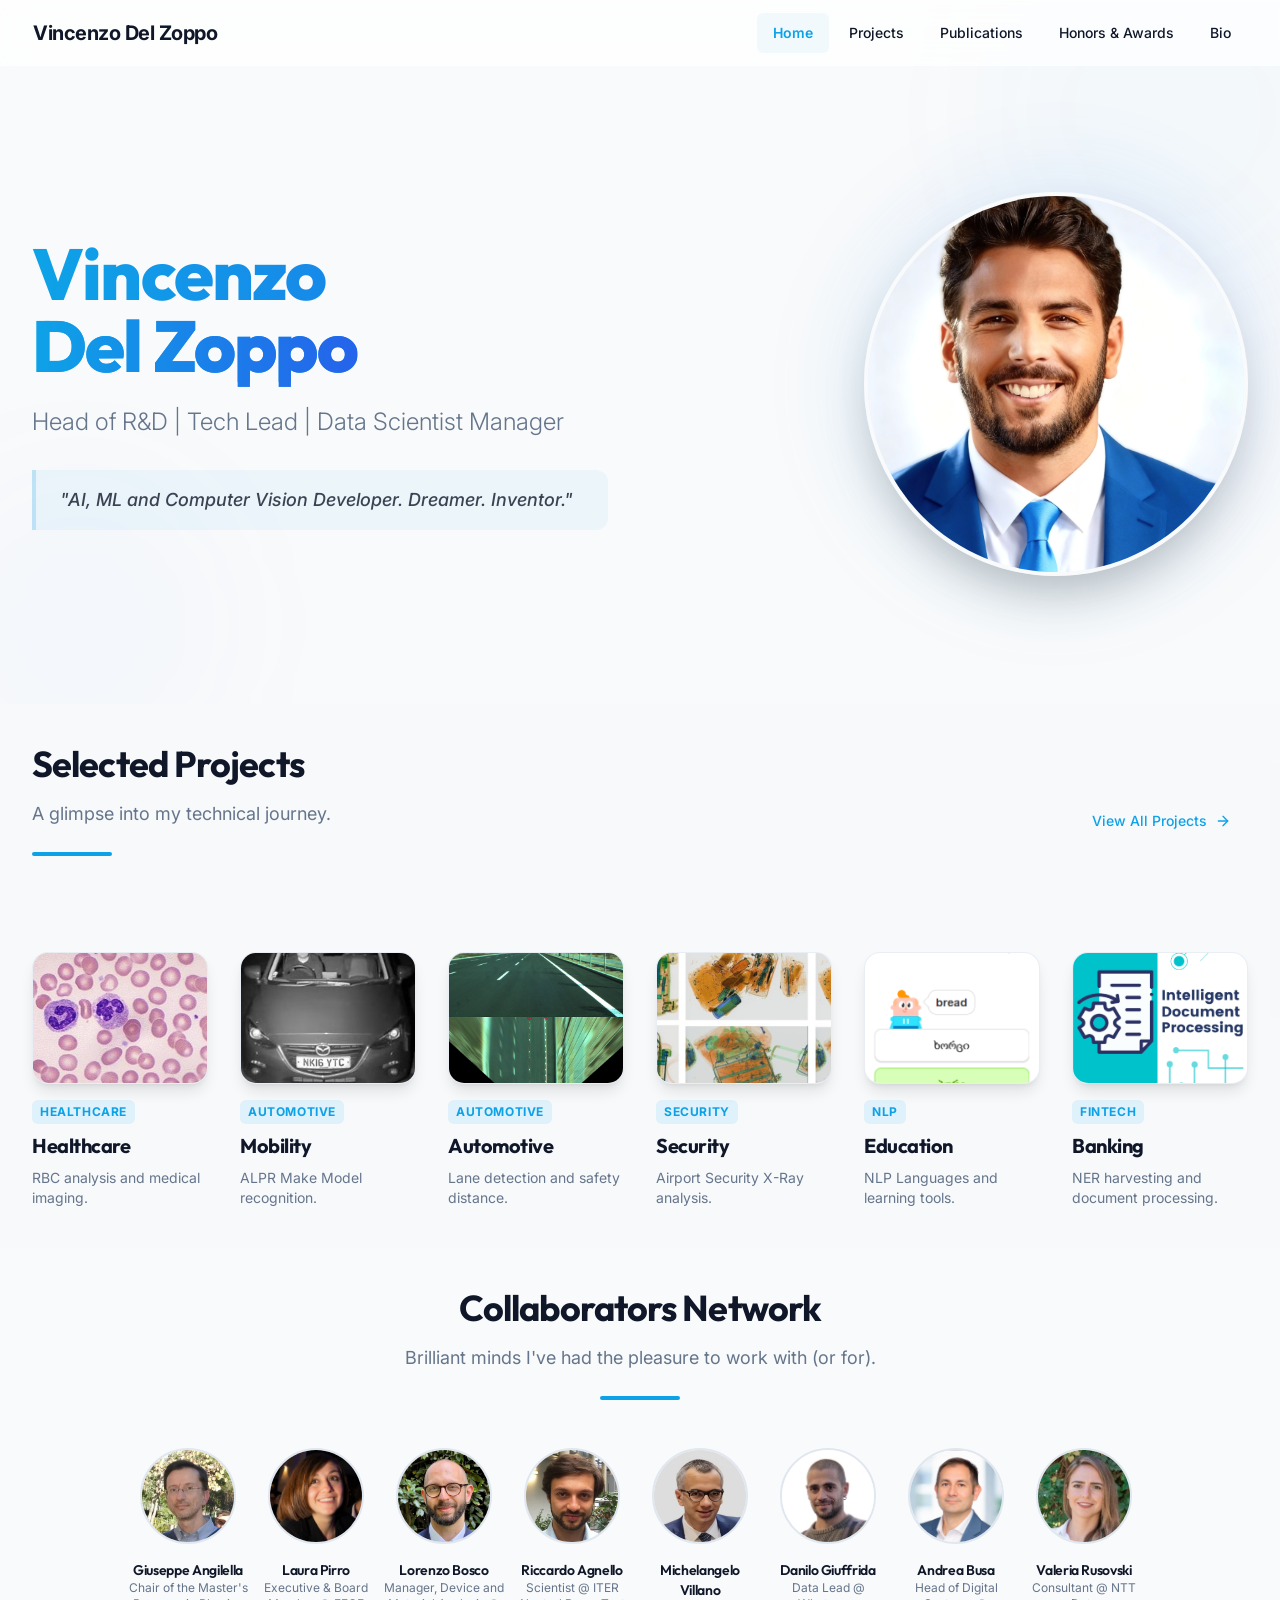
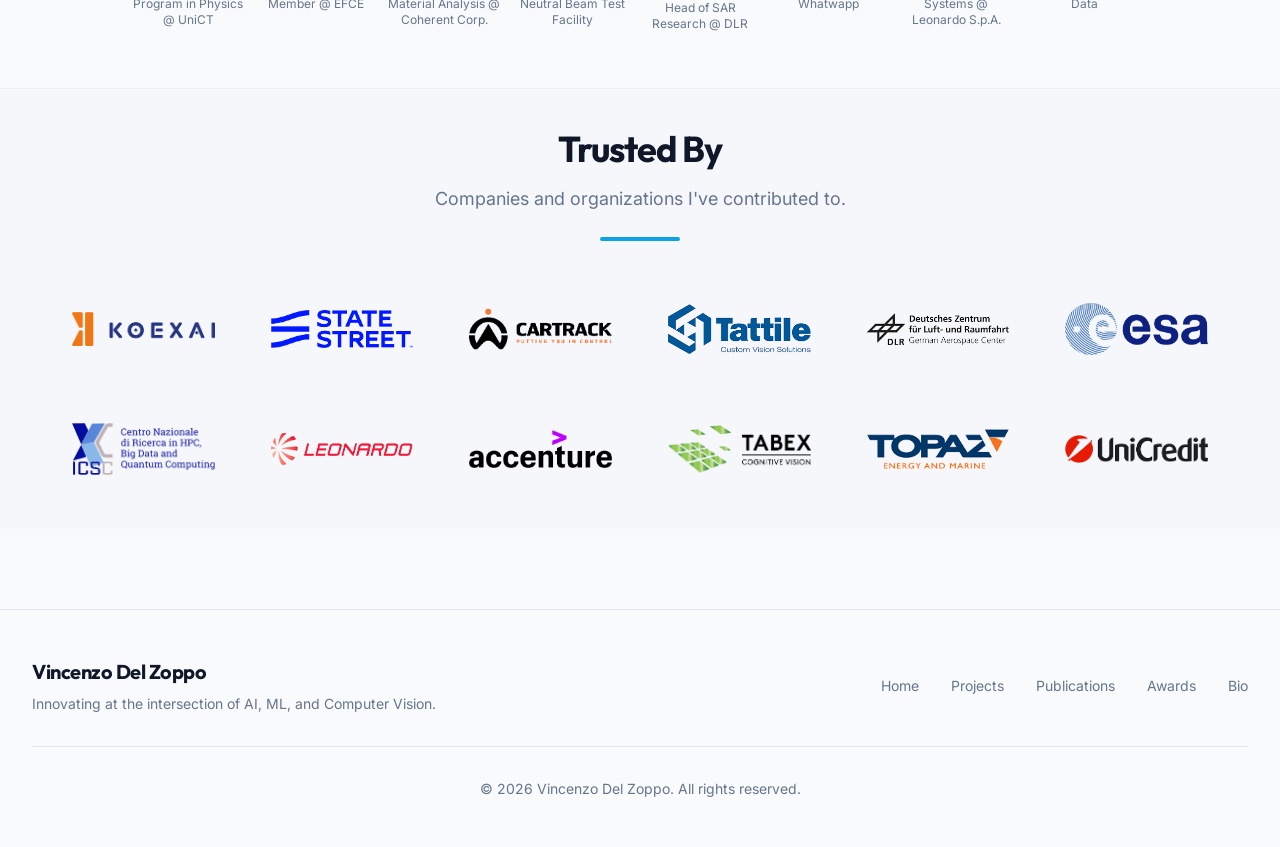
==== commit 3db54252: "reindex homepage" ====
--- a/index.html
+++ b/index.html
@@ -7,10 +7,10 @@
     <link rel="preconnect" href="https://fonts.googleapis.com">
     <link rel="preconnect" href="https://fonts.gstatic.com" crossorigin>
     <link href="https://fonts.googleapis.com/css2?family=Architects+Daughter&family=DM+Sans:ital,opsz,wght@0,9..40,100..1000;1,9..40,100..1000&family=Fira+Code:wght@300..700&family=Geist+Mono:wght@100..900&family=Geist:wght@100..900&family=IBM+Plex+Mono:ital,wght@0,100;0,200;0,300;0,400;0,500;0,600;0,700;1,100;1,200;1,300;1,400;1,500;1,600;1,700&family=IBM+Plex+Sans:ital,wght@0,100..700;1,100..700&family=Inter:ital,opsz,wght@0,14..32,100..900;1,14..32,100..900&family=JetBrains+Mono:ital,wght@0,100..800;1,100..800&family=Libre+Baskerville:ital,wght@0,400;0,700;1,400&family=Lora:ital,wght@0,400..700;1,400..700&family=Merriweather:ital,opsz,wght@0,18..144,300..900;1,18..144,300..900&family=Montserrat:ital,wght@0,100..900;1,100..900&family=Open+Sans:ital,wght@0,300..800;1,300..800&family=Outfit:wght@100..900&family=Oxanium:wght@200..800&family=Playfair+Display:ital,wght@0,400..900;1,400..900&family=Plus+Jakarta+Sans:ital,wght@0,200..800;1,200..800&family=Poppins:ital,wght@0,100;0,200;0,300;0,400;0,500;0,600;0,700;0,800;0,900;1,100;1,200;1,300;1,400;1,500;1,600;1,700;1,800;1,900&family=Roboto+Mono:ital,wght@0,100..700;1,100..700&family=Roboto:ital,wght@0,100..900;1,100..900&family=Source+Code+Pro:ital,wght@0,200..900;1,200..900&family=Source+Serif+4:ital,opsz,wght@0,8..60,200..900;1,8..60,200..900&family=Space+Grotesk:wght@300..700&family=Space+Mono:ital,wght@0,400;0,700;1,400;1,700&display=swap" rel="stylesheet">
-    <script type="module" crossorigin src="./assets/index-CMO3YT4k.js"></script>
-    <link rel="stylesheet" crossorigin href="./assets/index-CFBd8CAj.css">
+    <script type="module" crossorigin src="./assets/index-HcAJal_l.js"></script>
+    <link rel="stylesheet" crossorigin href="./assets/index-Bj89D8Te.css">
   </head>
   <body>
     <div id="root"></div>
   </body>
-</html>+</html>
--- a/assets/index-Bj89D8Te.css
+++ b/assets/index-Bj89D8Te.css
@@ -0,0 +1 @@
+@import"https://fonts.googleapis.com/css2?family=Outfit:wght@300;400;500;600;700;800&family=Inter:wght@300;400;500;600&display=swap";*,:before,:after{--tw-border-spacing-x: 0;--tw-border-spacing-y: 0;--tw-translate-x: 0;--tw-translate-y: 0;--tw-rotate: 0;--tw-skew-x: 0;--tw-skew-y: 0;--tw-scale-x: 1;--tw-scale-y: 1;--tw-pan-x: ;--tw-pan-y: ;--tw-pinch-zoom: ;--tw-scroll-snap-strictness: proximity;--tw-gradient-from-position: ;--tw-gradient-via-position: ;--tw-gradient-to-position: ;--tw-ordinal: ;--tw-slashed-zero: ;--tw-numeric-figure: ;--tw-numeric-spacing: ;--tw-numeric-fraction: ;--tw-ring-inset: ;--tw-ring-offset-width: 0px;--tw-ring-offset-color: #fff;--tw-ring-color: rgb(59 130 246 / .5);--tw-ring-offset-shadow: 0 0 #0000;--tw-ring-shadow: 0 0 #0000;--tw-shadow: 0 0 #0000;--tw-shadow-colored: 0 0 #0000;--tw-blur: ;--tw-brightness: ;--tw-contrast: ;--tw-grayscale: ;--tw-hue-rotate: ;--tw-invert: ;--tw-saturate: ;--tw-sepia: ;--tw-drop-shadow: ;--tw-backdrop-blur: ;--tw-backdrop-brightness: ;--tw-backdrop-contrast: ;--tw-backdrop-grayscale: ;--tw-backdrop-hue-rotate: ;--tw-backdrop-invert: ;--tw-backdrop-opacity: ;--tw-backdrop-saturate: ;--tw-backdrop-sepia: ;--tw-contain-size: ;--tw-contain-layout: ;--tw-contain-paint: ;--tw-contain-style: }::backdrop{--tw-border-spacing-x: 0;--tw-border-spacing-y: 0;--tw-translate-x: 0;--tw-translate-y: 0;--tw-rotate: 0;--tw-skew-x: 0;--tw-skew-y: 0;--tw-scale-x: 1;--tw-scale-y: 1;--tw-pan-x: ;--tw-pan-y: ;--tw-pinch-zoom: ;--tw-scroll-snap-strictness: proximity;--tw-gradient-from-position: ;--tw-gradient-via-position: ;--tw-gradient-to-position: ;--tw-ordinal: ;--tw-slashed-zero: ;--tw-numeric-figure: ;--tw-numeric-spacing: ;--tw-numeric-fraction: ;--tw-ring-inset: ;--tw-ring-offset-width: 0px;--tw-ring-offset-color: #fff;--tw-ring-color: rgb(59 130 246 / .5);--tw-ring-offset-shadow: 0 0 #0000;--tw-ring-shadow: 0 0 #0000;--tw-shadow: 0 0 #0000;--tw-shadow-colored: 0 0 #0000;--tw-blur: ;--tw-brightness: ;--tw-contrast: ;--tw-grayscale: ;--tw-hue-rotate: ;--tw-invert: ;--tw-saturate: ;--tw-sepia: ;--tw-drop-shadow: ;--tw-backdrop-blur: ;--tw-backdrop-brightness: ;--tw-backdrop-contrast: ;--tw-backdrop-grayscale: ;--tw-backdrop-hue-rotate: ;--tw-backdrop-invert: ;--tw-backdrop-opacity: ;--tw-backdrop-saturate: ;--tw-backdrop-sepia: ;--tw-contain-size: ;--tw-contain-layout: ;--tw-contain-paint: ;--tw-contain-style: }*,:before,:after{box-sizing:border-box;border-width:0;border-style:solid;border-color:#e5e7eb}:before,:after{--tw-content: ""}html,:host{line-height:1.5;-webkit-text-size-adjust:100%;-moz-tab-size:4;-o-tab-size:4;tab-size:4;font-family:var(--font-sans);font-feature-settings:normal;font-variation-settings:normal;-webkit-tap-highlight-color:transparent}body{margin:0;line-height:inherit}hr{height:0;color:inherit;border-top-width:1px}abbr:where([title]){-webkit-text-decoration:underline dotted;text-decoration:underline dotted}h1,h2,h3,h4,h5,h6{font-size:inherit;font-weight:inherit}a{color:inherit;text-decoration:inherit}b,strong{font-weight:bolder}code,kbd,samp,pre{font-family:var(--font-mono);font-feature-settings:normal;font-variation-settings:normal;font-size:1em}small{font-size:80%}sub,sup{font-size:75%;line-height:0;position:relative;vertical-align:baseline}sub{bottom:-.25em}sup{top:-.5em}table{text-indent:0;border-color:inherit;border-collapse:collapse}button,input,optgroup,select,textarea{font-family:inherit;font-feature-settings:inherit;font-variation-settings:inherit;font-size:100%;font-weight:inherit;line-height:inherit;letter-spacing:inherit;color:inherit;margin:0;padding:0}button,select{text-transform:none}button,input:where([type=button]),input:where([type=reset]),input:where([type=submit]){-webkit-appearance:button;background-color:transparent;background-image:none}:-moz-focusring{outline:auto}:-moz-ui-invalid{box-shadow:none}progress{vertical-align:baseline}::-webkit-inner-spin-button,::-webkit-outer-spin-button{height:auto}[type=search]{-webkit-appearance:textfield;outline-offset:-2px}::-webkit-search-decoration{-webkit-appearance:none}::-webkit-file-upload-button{-webkit-appearance:button;font:inherit}summary{display:list-item}blockquote,dl,dd,h1,h2,h3,h4,h5,h6,hr,figure,p,pre{margin:0}fieldset{margin:0;padding:0}legend{padding:0}ol,ul,menu{list-style:none;margin:0;padding:0}dialog{padding:0}textarea{resize:vertical}input::-moz-placeholder,textarea::-moz-placeholder{opacity:1;color:#9ca3af}input::placeholder,textarea::placeholder{opacity:1;color:#9ca3af}button,[role=button]{cursor:pointer}:disabled{cursor:default}img,svg,video,canvas,audio,iframe,embed,object{display:block;vertical-align:middle}img,video{max-width:100%;height:auto}[hidden]:where(:not([hidden=until-found])){display:none}*{--tw-border-opacity: 1;border-color:hsl(var(--border) / var(--tw-border-opacity, 1))}body{--tw-bg-opacity: 1;background-color:hsl(var(--background) / var(--tw-bg-opacity, 1));--tw-text-opacity: 1;color:hsl(var(--foreground) / var(--tw-text-opacity, 1));-webkit-font-smoothing:antialiased;-moz-osx-font-smoothing:grayscale;font-family:var(--font-body)}h1,h2,h3,h4,h5,h6{font-family:var(--font-display);font-weight:700;letter-spacing:-.025em}.sr-only{position:absolute;width:1px;height:1px;padding:0;margin:-1px;overflow:hidden;clip:rect(0,0,0,0);white-space:nowrap;border-width:0}.pointer-events-none{pointer-events:none}.pointer-events-auto{pointer-events:auto}.visible{visibility:visible}.invisible{visibility:hidden}.fixed{position:fixed}.absolute{position:absolute}.relative{position:relative}.inset-0{inset:0}.inset-x-0{left:0;right:0}.inset-y-0{top:0;bottom:0}.-bottom-12{bottom:-3rem}.-left-12{left:-3rem}.-left-\[39px\]{left:-39px}.-right-12{right:-3rem}.-top-12{top:-3rem}.bottom-0{bottom:0}.left-0{left:0}.left-1{left:.25rem}.left-1\/2{left:50%}.left-2{left:.5rem}.left-\[50\%\]{left:50%}.right-0{right:0}.right-1{right:.25rem}.right-2{right:.5rem}.right-3{right:.75rem}.right-4{right:1rem}.top-0{top:0}.top-1{top:.25rem}.top-1\.5{top:.375rem}.top-1\/2{top:50%}.top-2{top:.5rem}.top-3\.5{top:.875rem}.top-4{top:1rem}.top-\[1px\]{top:1px}.top-\[50\%\]{top:50%}.top-\[60\%\]{top:60%}.top-full{top:100%}.z-10{z-index:10}.z-20{z-index:20}.z-50{z-index:50}.z-\[100\]{z-index:100}.z-\[1\]{z-index:1}.-mx-1{margin-left:-.25rem;margin-right:-.25rem}.mx-2{margin-left:.5rem;margin-right:.5rem}.mx-3\.5{margin-left:.875rem;margin-right:.875rem}.mx-4{margin-left:1rem;margin-right:1rem}.mx-auto{margin-left:auto;margin-right:auto}.my-0\.5{margin-top:.125rem;margin-bottom:.125rem}.my-1{margin-top:.25rem;margin-bottom:.25rem}.-mb-20{margin-bottom:-5rem}.-ml-20{margin-left:-5rem}.-ml-4{margin-left:-1rem}.-mr-20{margin-right:-5rem}.-mt-20{margin-top:-5rem}.-mt-4{margin-top:-1rem}.mb-1{margin-bottom:.25rem}.mb-12{margin-bottom:3rem}.mb-16{margin-bottom:4rem}.mb-2{margin-bottom:.5rem}.mb-3{margin-bottom:.75rem}.mb-4{margin-bottom:1rem}.mb-5{margin-bottom:1.25rem}.mb-6{margin-bottom:1.5rem}.mb-8{margin-bottom:2rem}.ml-1{margin-left:.25rem}.ml-3{margin-left:.75rem}.ml-auto{margin-left:auto}.mr-2{margin-right:.5rem}.mt-1{margin-top:.25rem}.mt-1\.5{margin-top:.375rem}.mt-12{margin-top:3rem}.mt-2{margin-top:.5rem}.mt-20{margin-top:5rem}.mt-24{margin-top:6rem}.mt-3{margin-top:.75rem}.mt-4{margin-top:1rem}.mt-6{margin-top:1.5rem}.mt-8{margin-top:2rem}.mt-auto{margin-top:auto}.line-clamp-2{overflow:hidden;display:-webkit-box;-webkit-box-orient:vertical;-webkit-line-clamp:2}.block{display:block}.flex{display:flex}.inline-flex{display:inline-flex}.table{display:table}.grid{display:grid}.hidden{display:none}.aspect-\[4\/3\]{aspect-ratio:4/3}.aspect-square{aspect-ratio:1 / 1}.aspect-video{aspect-ratio:16 / 9}.size-4{width:1rem;height:1rem}.h-1{height:.25rem}.h-1\.5{height:.375rem}.h-10{height:2.5rem}.h-11{height:2.75rem}.h-12{height:3rem}.h-16{height:4rem}.h-2{height:.5rem}.h-2\.5{height:.625rem}.h-20{height:5rem}.h-24{height:6rem}.h-3{height:.75rem}.h-3\.5{height:.875rem}.h-4{height:1rem}.h-5{height:1.25rem}.h-6{height:1.5rem}.h-64{height:16rem}.h-7{height:1.75rem}.h-8{height:2rem}.h-80{height:20rem}.h-9{height:2.25rem}.h-96{height:24rem}.h-\[1px\]{height:1px}.h-\[var\(--radix-navigation-menu-viewport-height\)\]{height:var(--radix-navigation-menu-viewport-height)}.h-\[var\(--radix-select-trigger-height\)\]{height:var(--radix-select-trigger-height)}.h-auto{height:auto}.h-full{height:100%}.h-px{height:1px}.h-svh{height:100svh}.max-h-20{max-height:5rem}.max-h-\[--radix-context-menu-content-available-height\]{max-height:var(--radix-context-menu-content-available-height)}.max-h-\[--radix-select-content-available-height\]{max-height:var(--radix-select-content-available-height)}.max-h-\[300px\]{max-height:300px}.max-h-\[var\(--radix-dropdown-menu-content-available-height\)\]{max-height:var(--radix-dropdown-menu-content-available-height)}.max-h-screen{max-height:100vh}.min-h-0{min-height:0px}.min-h-10{min-height:2.5rem}.min-h-8{min-height:2rem}.min-h-9{min-height:2.25rem}.min-h-\[80px\]{min-height:80px}.min-h-screen{min-height:100vh}.min-h-svh{min-height:100svh}.w-0{width:0px}.w-1{width:.25rem}.w-10{width:2.5rem}.w-11{width:2.75rem}.w-12{width:3rem}.w-2{width:.5rem}.w-2\.5{width:.625rem}.w-20{width:5rem}.w-24{width:6rem}.w-3{width:.75rem}.w-3\.5{width:.875rem}.w-3\/4{width:75%}.w-4{width:1rem}.w-5{width:1.25rem}.w-6{width:1.5rem}.w-64{width:16rem}.w-7{width:1.75rem}.w-72{width:18rem}.w-8{width:2rem}.w-80{width:20rem}.w-9{width:2.25rem}.w-96{width:24rem}.w-\[100px\]{width:100px}.w-\[1px\]{width:1px}.w-\[var\(--sidebar-width\)\]{width:var(--sidebar-width)}.w-auto{width:auto}.w-full{width:100%}.w-max{width:-moz-max-content;width:max-content}.w-px{width:1px}.min-w-0{min-width:0px}.min-w-10{min-width:2.5rem}.min-w-11{min-width:2.75rem}.min-w-5{min-width:1.25rem}.min-w-9{min-width:2.25rem}.min-w-\[12rem\]{min-width:12rem}.min-w-\[8rem\]{min-width:8rem}.min-w-\[var\(--radix-select-trigger-width\)\]{min-width:var(--radix-select-trigger-width)}.max-w-2xl{max-width:42rem}.max-w-4xl{max-width:56rem}.max-w-5xl{max-width:64rem}.max-w-6xl{max-width:72rem}.max-w-7xl{max-width:80rem}.max-w-\[var\(--skeleton-width\)\]{max-width:var(--skeleton-width)}.max-w-lg{max-width:32rem}.max-w-max{max-width:-moz-max-content;max-width:max-content}.max-w-md{max-width:28rem}.max-w-xl{max-width:36rem}.flex-1{flex:1 1 0%}.flex-shrink-0,.shrink-0{flex-shrink:0}.flex-grow,.grow{flex-grow:1}.grow-0{flex-grow:0}.basis-\[6\.5rem\]{flex-basis:6.5rem}.basis-full{flex-basis:100%}.caption-bottom{caption-side:bottom}.border-collapse{border-collapse:collapse}.origin-\[--radix-context-menu-content-transform-origin\]{transform-origin:var(--radix-context-menu-content-transform-origin)}.origin-\[--radix-dropdown-menu-content-transform-origin\]{transform-origin:var(--radix-dropdown-menu-content-transform-origin)}.origin-\[--radix-hover-card-content-transform-origin\]{transform-origin:var(--radix-hover-card-content-transform-origin)}.origin-\[--radix-menubar-content-transform-origin\]{transform-origin:var(--radix-menubar-content-transform-origin)}.origin-\[--radix-popover-content-transform-origin\]{transform-origin:var(--radix-popover-content-transform-origin)}.origin-\[--radix-select-content-transform-origin\]{transform-origin:var(--radix-select-content-transform-origin)}.origin-\[--radix-tooltip-content-transform-origin\]{transform-origin:var(--radix-tooltip-content-transform-origin)}.-translate-x-1\/2{--tw-translate-x: -50%;transform:translate(var(--tw-translate-x),var(--tw-translate-y)) rotate(var(--tw-rotate)) skew(var(--tw-skew-x)) skewY(var(--tw-skew-y)) scaleX(var(--tw-scale-x)) scaleY(var(--tw-scale-y))}.-translate-x-px{--tw-translate-x: -1px;transform:translate(var(--tw-translate-x),var(--tw-translate-y)) rotate(var(--tw-rotate)) skew(var(--tw-skew-x)) skewY(var(--tw-skew-y)) scaleX(var(--tw-scale-x)) scaleY(var(--tw-scale-y))}.-translate-y-1\/2{--tw-translate-y: -50%;transform:translate(var(--tw-translate-x),var(--tw-translate-y)) rotate(var(--tw-rotate)) skew(var(--tw-skew-x)) skewY(var(--tw-skew-y)) scaleX(var(--tw-scale-x)) scaleY(var(--tw-scale-y))}.translate-x-\[-50\%\]{--tw-translate-x: -50%;transform:translate(var(--tw-translate-x),var(--tw-translate-y)) rotate(var(--tw-rotate)) skew(var(--tw-skew-x)) skewY(var(--tw-skew-y)) scaleX(var(--tw-scale-x)) scaleY(var(--tw-scale-y))}.translate-x-px{--tw-translate-x: 1px;transform:translate(var(--tw-translate-x),var(--tw-translate-y)) rotate(var(--tw-rotate)) skew(var(--tw-skew-x)) skewY(var(--tw-skew-y)) scaleX(var(--tw-scale-x)) scaleY(var(--tw-scale-y))}.translate-y-\[-50\%\]{--tw-translate-y: -50%;transform:translate(var(--tw-translate-x),var(--tw-translate-y)) rotate(var(--tw-rotate)) skew(var(--tw-skew-x)) skewY(var(--tw-skew-y)) scaleX(var(--tw-scale-x)) scaleY(var(--tw-scale-y))}.rotate-45{--tw-rotate: 45deg;transform:translate(var(--tw-translate-x),var(--tw-translate-y)) rotate(var(--tw-rotate)) skew(var(--tw-skew-x)) skewY(var(--tw-skew-y)) scaleX(var(--tw-scale-x)) scaleY(var(--tw-scale-y))}.rotate-90{--tw-rotate: 90deg;transform:translate(var(--tw-translate-x),var(--tw-translate-y)) rotate(var(--tw-rotate)) skew(var(--tw-skew-x)) skewY(var(--tw-skew-y)) scaleX(var(--tw-scale-x)) scaleY(var(--tw-scale-y))}.scale-110{--tw-scale-x: 1.1;--tw-scale-y: 1.1;transform:translate(var(--tw-translate-x),var(--tw-translate-y)) rotate(var(--tw-rotate)) skew(var(--tw-skew-x)) skewY(var(--tw-skew-y)) scaleX(var(--tw-scale-x)) scaleY(var(--tw-scale-y))}.transform{transform:translate(var(--tw-translate-x),var(--tw-translate-y)) rotate(var(--tw-rotate)) skew(var(--tw-skew-x)) skewY(var(--tw-skew-y)) scaleX(var(--tw-scale-x)) scaleY(var(--tw-scale-y))}@keyframes pulse{50%{opacity:.5}}.animate-pulse{animation:pulse 2s cubic-bezier(.4,0,.6,1) infinite}@keyframes spin{to{transform:rotate(360deg)}}.animate-spin{animation:spin 1s linear infinite}.cursor-default{cursor:default}.cursor-pointer{cursor:pointer}.touch-none{touch-action:none}.touch-pan-x{--tw-pan-x: pan-x;touch-action:var(--tw-pan-x) var(--tw-pan-y) var(--tw-pinch-zoom)}.select-none{-webkit-user-select:none;-moz-user-select:none;user-select:none}.resize{resize:both}.snap-x{scroll-snap-type:x var(--tw-scroll-snap-strictness)}.snap-mandatory{--tw-scroll-snap-strictness: mandatory}.snap-start{scroll-snap-align:start}.list-none{list-style-type:none}.grid-cols-1{grid-template-columns:repeat(1,minmax(0,1fr))}.grid-cols-2{grid-template-columns:repeat(2,minmax(0,1fr))}.flex-row{flex-direction:row}.flex-col{flex-direction:column}.flex-col-reverse{flex-direction:column-reverse}.flex-wrap{flex-wrap:wrap}.items-start{align-items:flex-start}.items-end{align-items:flex-end}.items-center{align-items:center}.items-stretch{align-items:stretch}.justify-center{justify-content:center}.justify-between{justify-content:space-between}.gap-1{gap:.25rem}.gap-1\.5{gap:.375rem}.gap-12{gap:3rem}.gap-2{gap:.5rem}.gap-3{gap:.75rem}.gap-4{gap:1rem}.gap-6{gap:1.5rem}.gap-8{gap:2rem}.gap-x-2{-moz-column-gap:.5rem;column-gap:.5rem}.gap-x-8{-moz-column-gap:2rem;column-gap:2rem}.gap-y-1{row-gap:.25rem}.gap-y-12{row-gap:3rem}.space-x-1>:not([hidden])~:not([hidden]){--tw-space-x-reverse: 0;margin-right:calc(.25rem * var(--tw-space-x-reverse));margin-left:calc(.25rem * calc(1 - var(--tw-space-x-reverse)))}.space-x-4>:not([hidden])~:not([hidden]){--tw-space-x-reverse: 0;margin-right:calc(1rem * var(--tw-space-x-reverse));margin-left:calc(1rem * calc(1 - var(--tw-space-x-reverse)))}.space-y-1>:not([hidden])~:not([hidden]){--tw-space-y-reverse: 0;margin-top:calc(.25rem * calc(1 - var(--tw-space-y-reverse)));margin-bottom:calc(.25rem * var(--tw-space-y-reverse))}.space-y-1\.5>:not([hidden])~:not([hidden]){--tw-space-y-reverse: 0;margin-top:calc(.375rem * calc(1 - var(--tw-space-y-reverse)));margin-bottom:calc(.375rem * var(--tw-space-y-reverse))}.space-y-10>:not([hidden])~:not([hidden]){--tw-space-y-reverse: 0;margin-top:calc(2.5rem * calc(1 - var(--tw-space-y-reverse)));margin-bottom:calc(2.5rem * var(--tw-space-y-reverse))}.space-y-12>:not([hidden])~:not([hidden]){--tw-space-y-reverse: 0;margin-top:calc(3rem * calc(1 - var(--tw-space-y-reverse)));margin-bottom:calc(3rem * var(--tw-space-y-reverse))}.space-y-2>:not([hidden])~:not([hidden]){--tw-space-y-reverse: 0;margin-top:calc(.5rem * calc(1 - var(--tw-space-y-reverse)));margin-bottom:calc(.5rem * var(--tw-space-y-reverse))}.space-y-4>:not([hidden])~:not([hidden]){--tw-space-y-reverse: 0;margin-top:calc(1rem * calc(1 - var(--tw-space-y-reverse)));margin-bottom:calc(1rem * var(--tw-space-y-reverse))}.space-y-6>:not([hidden])~:not([hidden]){--tw-space-y-reverse: 0;margin-top:calc(1.5rem * calc(1 - var(--tw-space-y-reverse)));margin-bottom:calc(1.5rem * var(--tw-space-y-reverse))}.space-y-8>:not([hidden])~:not([hidden]){--tw-space-y-reverse: 0;margin-top:calc(2rem * calc(1 - var(--tw-space-y-reverse)));margin-bottom:calc(2rem * var(--tw-space-y-reverse))}.overflow-auto{overflow:auto}.overflow-hidden{overflow:hidden}.overflow-x-auto{overflow-x:auto}.overflow-y-auto{overflow-y:auto}.overflow-x-hidden{overflow-x:hidden}.scroll-smooth{scroll-behavior:smooth}.whitespace-nowrap{white-space:nowrap}.whitespace-pre-wrap{white-space:pre-wrap}.break-words{overflow-wrap:break-word}.rounded-2xl{border-radius:1rem}.rounded-\[2px\]{border-radius:2px}.rounded-\[inherit\]{border-radius:inherit}.rounded-full{border-radius:9999px}.rounded-lg{border-radius:.5625rem}.rounded-md{border-radius:.375rem}.rounded-sm{border-radius:.1875rem}.rounded-xl{border-radius:.75rem}.rounded-r-xl{border-top-right-radius:.75rem;border-bottom-right-radius:.75rem}.rounded-t-\[10px\]{border-top-left-radius:10px;border-top-right-radius:10px}.rounded-tl-sm{border-top-left-radius:.1875rem}.border{border-width:1px}.border-2{border-width:2px}.border-4{border-width:4px}.border-\[1\.5px\]{border-width:1.5px}.border-y{border-top-width:1px;border-bottom-width:1px}.border-b{border-bottom-width:1px}.border-l{border-left-width:1px}.border-l-2{border-left-width:2px}.border-l-4{border-left-width:4px}.border-r{border-right-width:1px}.border-t{border-top-width:1px}.border-dashed{border-style:dashed}.border-\[--color-border\]{border-color:var(--color-border)}.border-background{--tw-border-opacity: 1;border-color:hsl(var(--background) / var(--tw-border-opacity, 1))}.border-border{--tw-border-opacity: 1;border-color:hsl(var(--border) / var(--tw-border-opacity, 1))}.border-border\/40{border-color:hsl(var(--border) / .4)}.border-border\/50{border-color:hsl(var(--border) / .5)}.border-border\/60{border-color:hsl(var(--border) / .6)}.border-card-border{--tw-border-opacity: 1;border-color:hsl(var(--card-border) / var(--tw-border-opacity, 1))}.border-destructive{--tw-border-opacity: 1;border-color:hsl(var(--destructive) / var(--tw-border-opacity, 1))}.border-destructive-border{border-color:var(--destructive-border)}.border-destructive\/50{border-color:hsl(var(--destructive) / .5)}.border-input{--tw-border-opacity: 1;border-color:hsl(var(--input) / var(--tw-border-opacity, 1))}.border-primary{--tw-border-opacity: 1;border-color:hsl(var(--primary) / var(--tw-border-opacity, 1))}.border-primary-border{border-color:var(--primary-border)}.border-primary\/20{border-color:hsl(var(--primary) / .2)}.border-secondary-border{border-color:var(--secondary-border)}.border-sidebar-border{--tw-border-opacity: 1;border-color:hsl(var(--sidebar-border) / var(--tw-border-opacity, 1))}.border-transparent{border-color:transparent}.border-l-transparent{border-left-color:transparent}.border-t-transparent{border-top-color:transparent}.bg-\[--color-bg\]{background-color:var(--color-bg)}.bg-accent{--tw-bg-opacity: 1;background-color:hsl(var(--accent) / var(--tw-bg-opacity, 1))}.bg-background{--tw-bg-opacity: 1;background-color:hsl(var(--background) / var(--tw-bg-opacity, 1))}.bg-black\/80{background-color:#000c}.bg-blue-500\/5{background-color:#3b82f60d}.bg-border{--tw-bg-opacity: 1;background-color:hsl(var(--border) / var(--tw-bg-opacity, 1))}.bg-card{--tw-bg-opacity: 1;background-color:hsl(var(--card) / var(--tw-bg-opacity, 1))}.bg-destructive{--tw-bg-opacity: 1;background-color:hsl(var(--destructive) / var(--tw-bg-opacity, 1))}.bg-foreground{--tw-bg-opacity: 1;background-color:hsl(var(--foreground) / var(--tw-bg-opacity, 1))}.bg-gray-50{--tw-bg-opacity: 1;background-color:rgb(249 250 251 / var(--tw-bg-opacity, 1))}.bg-muted{--tw-bg-opacity: 1;background-color:hsl(var(--muted) / var(--tw-bg-opacity, 1))}.bg-muted\/30{background-color:hsl(var(--muted) / .3)}.bg-muted\/50{background-color:hsl(var(--muted) / .5)}.bg-popover{--tw-bg-opacity: 1;background-color:hsl(var(--popover) / var(--tw-bg-opacity, 1))}.bg-primary{--tw-bg-opacity: 1;background-color:hsl(var(--primary) / var(--tw-bg-opacity, 1))}.bg-primary\/10{background-color:hsl(var(--primary) / .1)}.bg-primary\/5{background-color:hsl(var(--primary) / .05)}.bg-secondary{--tw-bg-opacity: 1;background-color:hsl(var(--secondary) / var(--tw-bg-opacity, 1))}.bg-sidebar{--tw-bg-opacity: 1;background-color:hsl(var(--sidebar) / var(--tw-bg-opacity, 1))}.bg-sidebar-border{--tw-bg-opacity: 1;background-color:hsl(var(--sidebar-border) / var(--tw-bg-opacity, 1))}.bg-transparent{background-color:transparent}.bg-yellow-500\/10{background-color:#eab3081a}.bg-gradient-to-r{background-image:linear-gradient(to right,var(--tw-gradient-stops))}.bg-gradient-to-t{background-image:linear-gradient(to top,var(--tw-gradient-stops))}.bg-gradient-to-tr{background-image:linear-gradient(to top right,var(--tw-gradient-stops))}.from-black\/80{--tw-gradient-from: rgb(0 0 0 / .8) var(--tw-gradient-from-position);--tw-gradient-to: rgb(0 0 0 / 0) var(--tw-gradient-to-position);--tw-gradient-stops: var(--tw-gradient-from), var(--tw-gradient-to)}.from-primary{--tw-gradient-from: hsl(var(--primary) / 1) var(--tw-gradient-from-position);--tw-gradient-to: hsl(var(--primary) / 0) var(--tw-gradient-to-position);--tw-gradient-stops: var(--tw-gradient-from), var(--tw-gradient-to)}.via-black\/20{--tw-gradient-to: rgb(0 0 0 / 0) var(--tw-gradient-to-position);--tw-gradient-stops: var(--tw-gradient-from), rgb(0 0 0 / .2) var(--tw-gradient-via-position), var(--tw-gradient-to)}.to-blue-600{--tw-gradient-to: #2563eb var(--tw-gradient-to-position)}.to-transparent{--tw-gradient-to: transparent var(--tw-gradient-to-position)}.bg-clip-text{-webkit-background-clip:text;background-clip:text}.fill-current{fill:currentColor}.object-contain{-o-object-fit:contain;object-fit:contain}.object-cover{-o-object-fit:cover;object-fit:cover}.p-0{padding:0}.p-1{padding:.25rem}.p-2{padding:.5rem}.p-3{padding:.75rem}.p-4{padding:1rem}.p-5{padding:1.25rem}.p-6{padding:1.5rem}.p-\[1px\]{padding:1px}.px-1{padding-left:.25rem;padding-right:.25rem}.px-2{padding-left:.5rem;padding-right:.5rem}.px-2\.5{padding-left:.625rem;padding-right:.625rem}.px-3{padding-left:.75rem;padding-right:.75rem}.px-4{padding-left:1rem;padding-right:1rem}.px-5{padding-left:1.25rem;padding-right:1.25rem}.px-8{padding-left:2rem;padding-right:2rem}.py-0\.5{padding-top:.125rem;padding-bottom:.125rem}.py-1{padding-top:.25rem;padding-bottom:.25rem}.py-1\.5{padding-top:.375rem;padding-bottom:.375rem}.py-10{padding-top:2.5rem;padding-bottom:2.5rem}.py-12{padding-top:3rem;padding-bottom:3rem}.py-2{padding-top:.5rem;padding-bottom:.5rem}.py-3{padding-top:.75rem;padding-bottom:.75rem}.py-4{padding-top:1rem;padding-bottom:1rem}.py-6{padding-top:1.5rem;padding-bottom:1.5rem}.pb-16{padding-bottom:4rem}.pb-20{padding-bottom:5rem}.pb-3{padding-bottom:.75rem}.pb-4{padding-bottom:1rem}.pl-2\.5{padding-left:.625rem}.pl-4{padding-left:1rem}.pl-6{padding-left:1.5rem}.pl-8{padding-left:2rem}.pr-2{padding-right:.5rem}.pr-2\.5{padding-right:.625rem}.pr-8{padding-right:2rem}.pt-0{padding-top:0}.pt-1{padding-top:.25rem}.pt-2{padding-top:.5rem}.pt-20{padding-top:5rem}.pt-24{padding-top:6rem}.pt-3{padding-top:.75rem}.pt-32{padding-top:8rem}.pt-4{padding-top:1rem}.pt-6{padding-top:1.5rem}.pt-8{padding-top:2rem}.text-left{text-align:left}.text-center{text-align:center}.align-middle{vertical-align:middle}.font-mono{font-family:var(--font-mono)}.font-sans{font-family:var(--font-sans)}.text-2xl{font-size:1.5rem;line-height:2rem}.text-3xl{font-size:1.875rem;line-height:2.25rem}.text-4xl{font-size:2.25rem;line-height:2.5rem}.text-\[0\.8rem\]{font-size:.8rem}.text-base{font-size:1rem;line-height:1.5rem}.text-lg{font-size:1.125rem;line-height:1.75rem}.text-sm{font-size:.875rem;line-height:1.25rem}.text-xl{font-size:1.25rem;line-height:1.75rem}.text-xs{font-size:.75rem;line-height:1rem}.font-bold{font-weight:700}.font-extrabold{font-weight:800}.font-light{font-weight:300}.font-medium{font-weight:500}.font-normal{font-weight:400}.font-semibold{font-weight:600}.uppercase{text-transform:uppercase}.italic{font-style:italic}.tabular-nums{--tw-numeric-spacing: tabular-nums;font-variant-numeric:var(--tw-ordinal) var(--tw-slashed-zero) var(--tw-numeric-figure) var(--tw-numeric-spacing) var(--tw-numeric-fraction)}.leading-none{line-height:1}.leading-relaxed{line-height:1.625}.leading-snug{line-height:1.375}.leading-tight{line-height:1.25}.tracking-tight{letter-spacing:-.025em}.tracking-wider{letter-spacing:.05em}.tracking-widest{letter-spacing:.1em}.text-accent-foreground{--tw-text-opacity: 1;color:hsl(var(--accent-foreground) / var(--tw-text-opacity, 1))}.text-card-foreground{--tw-text-opacity: 1;color:hsl(var(--card-foreground) / var(--tw-text-opacity, 1))}.text-current{color:currentColor}.text-destructive{--tw-text-opacity: 1;color:hsl(var(--destructive) / var(--tw-text-opacity, 1))}.text-destructive-foreground{--tw-text-opacity: 1;color:hsl(var(--destructive-foreground) / var(--tw-text-opacity, 1))}.text-foreground{--tw-text-opacity: 1;color:hsl(var(--foreground) / var(--tw-text-opacity, 1))}.text-foreground\/50{color:hsl(var(--foreground) / .5)}.text-foreground\/80{color:hsl(var(--foreground) / .8)}.text-gray-600{--tw-text-opacity: 1;color:rgb(75 85 99 / var(--tw-text-opacity, 1))}.text-gray-900{--tw-text-opacity: 1;color:rgb(17 24 39 / var(--tw-text-opacity, 1))}.text-muted-foreground{--tw-text-opacity: 1;color:hsl(var(--muted-foreground) / var(--tw-text-opacity, 1))}.text-popover-foreground{--tw-text-opacity: 1;color:hsl(var(--popover-foreground) / var(--tw-text-opacity, 1))}.text-primary{--tw-text-opacity: 1;color:hsl(var(--primary) / var(--tw-text-opacity, 1))}.text-primary-foreground{--tw-text-opacity: 1;color:hsl(var(--primary-foreground) / var(--tw-text-opacity, 1))}.text-red-500{--tw-text-opacity: 1;color:rgb(239 68 68 / var(--tw-text-opacity, 1))}.text-secondary-foreground{--tw-text-opacity: 1;color:hsl(var(--secondary-foreground) / var(--tw-text-opacity, 1))}.text-sidebar-foreground{--tw-text-opacity: 1;color:hsl(var(--sidebar-foreground) / var(--tw-text-opacity, 1))}.text-sidebar-foreground\/70{color:hsl(var(--sidebar-foreground) / .7)}.text-transparent{color:transparent}.text-white{--tw-text-opacity: 1;color:rgb(255 255 255 / var(--tw-text-opacity, 1))}.text-yellow-600{--tw-text-opacity: 1;color:rgb(202 138 4 / var(--tw-text-opacity, 1))}.antialiased{-webkit-font-smoothing:antialiased;-moz-osx-font-smoothing:grayscale}.opacity-0{opacity:0}.opacity-10{opacity:.1}.opacity-50{opacity:.5}.opacity-60{opacity:.6}.opacity-70{opacity:.7}.opacity-90{opacity:.9}.shadow-2xl{--tw-shadow: 0 25px 50px -12px rgb(0 0 0 / .25);--tw-shadow-colored: 0 25px 50px -12px var(--tw-shadow-color);box-shadow:var(--tw-ring-offset-shadow, 0 0 #0000),var(--tw-ring-shadow, 0 0 #0000),var(--tw-shadow)}.shadow-\[0_0_0_1px_hsl\(var\(--sidebar-border\)\)\]{--tw-shadow: 0 0 0 1px hsl(var(--sidebar-border));--tw-shadow-colored: 0 0 0 1px var(--tw-shadow-color);box-shadow:var(--tw-ring-offset-shadow, 0 0 #0000),var(--tw-ring-shadow, 0 0 #0000),var(--tw-shadow)}.shadow-lg{--tw-shadow: 0 10px 15px -3px rgb(0 0 0 / .1), 0 4px 6px -4px rgb(0 0 0 / .1);--tw-shadow-colored: 0 10px 15px -3px var(--tw-shadow-color), 0 4px 6px -4px var(--tw-shadow-color);box-shadow:var(--tw-ring-offset-shadow, 0 0 #0000),var(--tw-ring-shadow, 0 0 #0000),var(--tw-shadow)}.shadow-md{--tw-shadow: 0 4px 6px -1px rgb(0 0 0 / .1), 0 2px 4px -2px rgb(0 0 0 / .1);--tw-shadow-colored: 0 4px 6px -1px var(--tw-shadow-color), 0 2px 4px -2px var(--tw-shadow-color);box-shadow:var(--tw-ring-offset-shadow, 0 0 #0000),var(--tw-ring-shadow, 0 0 #0000),var(--tw-shadow)}.shadow-none{--tw-shadow: 0 0 #0000;--tw-shadow-colored: 0 0 #0000;box-shadow:var(--tw-ring-offset-shadow, 0 0 #0000),var(--tw-ring-shadow, 0 0 #0000),var(--tw-shadow)}.shadow-sm{--tw-shadow: 0 1px 2px 0 rgb(0 0 0 / .05);--tw-shadow-colored: 0 1px 2px 0 var(--tw-shadow-color);box-shadow:var(--tw-ring-offset-shadow, 0 0 #0000),var(--tw-ring-shadow, 0 0 #0000),var(--tw-shadow)}.shadow-xl{--tw-shadow: 0 20px 25px -5px rgb(0 0 0 / .1), 0 8px 10px -6px rgb(0 0 0 / .1);--tw-shadow-colored: 0 20px 25px -5px var(--tw-shadow-color), 0 8px 10px -6px var(--tw-shadow-color);box-shadow:var(--tw-ring-offset-shadow, 0 0 #0000),var(--tw-ring-shadow, 0 0 #0000),var(--tw-shadow)}.outline-none{outline:2px solid transparent;outline-offset:2px}.outline{outline-style:solid}.outline-2{outline-width:2px}.outline-offset-2{outline-offset:2px}.outline-transparent{outline-color:transparent}.ring-0{--tw-ring-offset-shadow: var(--tw-ring-inset) 0 0 0 var(--tw-ring-offset-width) var(--tw-ring-offset-color);--tw-ring-shadow: var(--tw-ring-inset) 0 0 0 calc(0px + var(--tw-ring-offset-width)) var(--tw-ring-color);box-shadow:var(--tw-ring-offset-shadow),var(--tw-ring-shadow),var(--tw-shadow, 0 0 #0000)}.ring-2{--tw-ring-offset-shadow: var(--tw-ring-inset) 0 0 0 var(--tw-ring-offset-width) var(--tw-ring-offset-color);--tw-ring-shadow: var(--tw-ring-inset) 0 0 0 calc(2px + var(--tw-ring-offset-width)) var(--tw-ring-color);box-shadow:var(--tw-ring-offset-shadow),var(--tw-ring-shadow),var(--tw-shadow, 0 0 #0000)}.ring-ring{--tw-ring-opacity: 1;--tw-ring-color: hsl(var(--ring) / var(--tw-ring-opacity, 1))}.ring-sidebar-ring{--tw-ring-opacity: 1;--tw-ring-color: hsl(var(--sidebar-ring) / var(--tw-ring-opacity, 1))}.ring-offset-background{--tw-ring-offset-color: hsl(var(--background) / 1)}.blur-2xl{--tw-blur: blur(40px);filter:var(--tw-blur) var(--tw-brightness) var(--tw-contrast) var(--tw-grayscale) var(--tw-hue-rotate) var(--tw-invert) var(--tw-saturate) var(--tw-sepia) var(--tw-drop-shadow)}.blur-3xl{--tw-blur: blur(64px);filter:var(--tw-blur) var(--tw-brightness) var(--tw-contrast) var(--tw-grayscale) var(--tw-hue-rotate) var(--tw-invert) var(--tw-saturate) var(--tw-sepia) var(--tw-drop-shadow)}.filter{filter:var(--tw-blur) var(--tw-brightness) var(--tw-contrast) var(--tw-grayscale) var(--tw-hue-rotate) var(--tw-invert) var(--tw-saturate) var(--tw-sepia) var(--tw-drop-shadow)}.transition{transition-property:color,background-color,border-color,text-decoration-color,fill,stroke,opacity,box-shadow,transform,filter,backdrop-filter;transition-timing-function:cubic-bezier(.4,0,.2,1);transition-duration:.15s}.transition-\[left\,right\,width\]{transition-property:left,right,width;transition-timing-function:cubic-bezier(.4,0,.2,1);transition-duration:.15s}.transition-\[margin\,opacity\]{transition-property:margin,opacity;transition-timing-function:cubic-bezier(.4,0,.2,1);transition-duration:.15s}.transition-\[width\,height\,padding\]{transition-property:width,height,padding;transition-timing-function:cubic-bezier(.4,0,.2,1);transition-duration:.15s}.transition-\[width\]{transition-property:width;transition-timing-function:cubic-bezier(.4,0,.2,1);transition-duration:.15s}.transition-all{transition-property:all;transition-timing-function:cubic-bezier(.4,0,.2,1);transition-duration:.15s}.transition-colors{transition-property:color,background-color,border-color,text-decoration-color,fill,stroke;transition-timing-function:cubic-bezier(.4,0,.2,1);transition-duration:.15s}.transition-opacity{transition-property:opacity;transition-timing-function:cubic-bezier(.4,0,.2,1);transition-duration:.15s}.transition-shadow{transition-property:box-shadow;transition-timing-function:cubic-bezier(.4,0,.2,1);transition-duration:.15s}.transition-transform{transition-property:transform;transition-timing-function:cubic-bezier(.4,0,.2,1);transition-duration:.15s}.duration-1000{transition-duration:1s}.duration-200{transition-duration:.2s}.duration-300{transition-duration:.3s}.duration-500{transition-duration:.5s}.ease-in-out{transition-timing-function:cubic-bezier(.4,0,.2,1)}.ease-linear{transition-timing-function:linear}@keyframes enter{0%{opacity:var(--tw-enter-opacity, 1);transform:translate3d(var(--tw-enter-translate-x, 0),var(--tw-enter-translate-y, 0),0) scale3d(var(--tw-enter-scale, 1),var(--tw-enter-scale, 1),var(--tw-enter-scale, 1)) rotate(var(--tw-enter-rotate, 0))}}@keyframes exit{to{opacity:var(--tw-exit-opacity, 1);transform:translate3d(var(--tw-exit-translate-x, 0),var(--tw-exit-translate-y, 0),0) scale3d(var(--tw-exit-scale, 1),var(--tw-exit-scale, 1),var(--tw-exit-scale, 1)) rotate(var(--tw-exit-rotate, 0))}}.animate-in{animation-name:enter;animation-duration:.15s;--tw-enter-opacity: initial;--tw-enter-scale: initial;--tw-enter-rotate: initial;--tw-enter-translate-x: initial;--tw-enter-translate-y: initial}.fade-in-0{--tw-enter-opacity: 0}.fade-in-80{--tw-enter-opacity: .8}.zoom-in-95{--tw-enter-scale: .95}.slide-in-from-top-2{--tw-enter-translate-y: -.5rem}.duration-1000{animation-duration:1s}.duration-200{animation-duration:.2s}.duration-300{animation-duration:.3s}.duration-500{animation-duration:.5s}.ease-in-out{animation-timing-function:cubic-bezier(.4,0,.2,1)}.ease-linear{animation-timing-function:linear}.\[border-color\:var\(--badge-outline\)\]{border-color:var(--badge-outline)}.\[border-color\:var\(--button-outline\)\]{border-color:var(--button-outline)}:root{--background: 210 20% 98%;--foreground: 222 47% 11%;--primary: 199 89% 48%;--primary-foreground: 210 40% 98%;--secondary: 210 40% 96%;--secondary-foreground: 222 47% 11%;--muted: 210 40% 96%;--muted-foreground: 215 16% 47%;--accent: 199 89% 48%;--accent-foreground: 210 40% 98%;--destructive: 0 84% 60%;--destructive-foreground: 210 40% 98%;--border: 214 32% 91%;--input: 214 32% 91%;--ring: 199 89% 48%;--radius: .5rem;--font-display: "Outfit", sans-serif;--font-body: "Inter", sans-serif}.dark{--background: 222 47% 11%;--foreground: 210 40% 98%;--primary: 199 89% 48%;--primary-foreground: 222 47% 11%;--secondary: 217 33% 17%;--secondary-foreground: 210 40% 98%;--muted: 217 33% 17%;--muted-foreground: 215 20% 65%;--accent: 199 89% 48%;--accent-foreground: 210 40% 98%;--destructive: 0 62% 30%;--destructive-foreground: 210 40% 98%;--border: 217 33% 17%;--input: 217 33% 17%;--ring: 199 89% 48%}.glass{border-width:1px;border-color:#fff3;background-color:#ffffffb3;--tw-backdrop-blur: blur(12px);-webkit-backdrop-filter:var(--tw-backdrop-blur) var(--tw-backdrop-brightness) var(--tw-backdrop-contrast) var(--tw-backdrop-grayscale) var(--tw-backdrop-hue-rotate) var(--tw-backdrop-invert) var(--tw-backdrop-opacity) var(--tw-backdrop-saturate) var(--tw-backdrop-sepia);backdrop-filter:var(--tw-backdrop-blur) var(--tw-backdrop-brightness) var(--tw-backdrop-contrast) var(--tw-backdrop-grayscale) var(--tw-backdrop-hue-rotate) var(--tw-backdrop-invert) var(--tw-backdrop-opacity) var(--tw-backdrop-saturate) var(--tw-backdrop-sepia)}.glass:is(.dark *){border-color:#ffffff1a;background-color:#000000b3}.glass-card{border-width:1px;border-color:hsl(var(--border) / .5);background-color:hsl(var(--card) / .5);--tw-shadow: 0 1px 2px 0 rgb(0 0 0 / .05);--tw-shadow-colored: 0 1px 2px 0 var(--tw-shadow-color);box-shadow:var(--tw-ring-offset-shadow, 0 0 #0000),var(--tw-ring-shadow, 0 0 #0000),var(--tw-shadow);--tw-backdrop-blur: blur(4px);-webkit-backdrop-filter:var(--tw-backdrop-blur) var(--tw-backdrop-brightness) var(--tw-backdrop-contrast) var(--tw-backdrop-grayscale) var(--tw-backdrop-hue-rotate) var(--tw-backdrop-invert) var(--tw-backdrop-opacity) var(--tw-backdrop-saturate) var(--tw-backdrop-sepia);backdrop-filter:var(--tw-backdrop-blur) var(--tw-backdrop-brightness) var(--tw-backdrop-contrast) var(--tw-backdrop-grayscale) var(--tw-backdrop-hue-rotate) var(--tw-backdrop-invert) var(--tw-backdrop-opacity) var(--tw-backdrop-saturate) var(--tw-backdrop-sepia);transition-property:all;transition-timing-function:cubic-bezier(.4,0,.2,1);transition-duration:.3s;animation-duration:.3s}.glass-card:hover{--tw-shadow: 0 4px 6px -1px rgb(0 0 0 / .1), 0 2px 4px -2px rgb(0 0 0 / .1);--tw-shadow-colored: 0 4px 6px -1px var(--tw-shadow-color), 0 2px 4px -2px var(--tw-shadow-color);box-shadow:var(--tw-ring-offset-shadow, 0 0 #0000),var(--tw-ring-shadow, 0 0 #0000),var(--tw-shadow)}::-webkit-scrollbar{width:8px}::-webkit-scrollbar-track{background:transparent}::-webkit-scrollbar-thumb{border-radius:9999px;background-color:hsl(var(--muted-foreground) / .2)}::-webkit-scrollbar-thumb:hover{background-color:hsl(var(--muted-foreground) / .4)}.file\:border-0::file-selector-button{border-width:0px}.file\:bg-transparent::file-selector-button{background-color:transparent}.file\:text-sm::file-selector-button{font-size:.875rem;line-height:1.25rem}.file\:font-medium::file-selector-button{font-weight:500}.file\:text-foreground::file-selector-button{--tw-text-opacity: 1;color:hsl(var(--foreground) / var(--tw-text-opacity, 1))}.placeholder\:text-muted-foreground::-moz-placeholder{--tw-text-opacity: 1;color:hsl(var(--muted-foreground) / var(--tw-text-opacity, 1))}.placeholder\:text-muted-foreground::placeholder{--tw-text-opacity: 1;color:hsl(var(--muted-foreground) / var(--tw-text-opacity, 1))}.after\:pointer-events-none:after{content:var(--tw-content);pointer-events:none}.after\:absolute:after{content:var(--tw-content);position:absolute}.after\:-inset-2:after{content:var(--tw-content);inset:-.5rem}.after\:inset-0:after{content:var(--tw-content);inset:0}.after\:inset-y-0:after{content:var(--tw-content);top:0;bottom:0}.after\:left-1\/2:after{content:var(--tw-content);left:50%}.after\:block:after{content:var(--tw-content);display:block}.after\:w-1:after{content:var(--tw-content);width:.25rem}.after\:w-\[2px\]:after{content:var(--tw-content);width:2px}.after\:-translate-x-1\/2:after{content:var(--tw-content);--tw-translate-x: -50%;transform:translate(var(--tw-translate-x),var(--tw-translate-y)) rotate(var(--tw-rotate)) skew(var(--tw-skew-x)) skewY(var(--tw-skew-y)) scaleX(var(--tw-scale-x)) scaleY(var(--tw-scale-y))}.after\:rounded-full:after{content:var(--tw-content);border-radius:9999px}.after\:border:after{content:var(--tw-content);border-width:1px}.after\:border-black\/10:after{content:var(--tw-content);border-color:#0000001a}.after\:content-\[\'\'\]:after{--tw-content: "";content:var(--tw-content)}.first\:rounded-l-md:first-child{border-top-left-radius:.375rem;border-bottom-left-radius:.375rem}.first\:border-l:first-child{border-left-width:1px}.last\:rounded-r-md:last-child{border-top-right-radius:.375rem;border-bottom-right-radius:.375rem}.focus-within\:relative:focus-within{position:relative}.focus-within\:z-20:focus-within{z-index:20}.hover\:scale-105:hover{--tw-scale-x: 1.05;--tw-scale-y: 1.05;transform:translate(var(--tw-translate-x),var(--tw-translate-y)) rotate(var(--tw-rotate)) skew(var(--tw-skew-x)) skewY(var(--tw-skew-y)) scaleX(var(--tw-scale-x)) scaleY(var(--tw-scale-y))}.hover\:bg-accent:hover{--tw-bg-opacity: 1;background-color:hsl(var(--accent) / var(--tw-bg-opacity, 1))}.hover\:bg-muted:hover{--tw-bg-opacity: 1;background-color:hsl(var(--muted) / var(--tw-bg-opacity, 1))}.hover\:bg-muted\/50:hover{background-color:hsl(var(--muted) / .5)}.hover\:bg-primary:hover{--tw-bg-opacity: 1;background-color:hsl(var(--primary) / var(--tw-bg-opacity, 1))}.hover\:bg-primary\/10:hover{background-color:hsl(var(--primary) / .1)}.hover\:bg-secondary:hover{--tw-bg-opacity: 1;background-color:hsl(var(--secondary) / var(--tw-bg-opacity, 1))}.hover\:bg-sidebar-accent:hover{--tw-bg-opacity: 1;background-color:hsl(var(--sidebar-accent) / var(--tw-bg-opacity, 1))}.hover\:text-accent-foreground:hover{--tw-text-opacity: 1;color:hsl(var(--accent-foreground) / var(--tw-text-opacity, 1))}.hover\:text-foreground:hover{--tw-text-opacity: 1;color:hsl(var(--foreground) / var(--tw-text-opacity, 1))}.hover\:text-muted-foreground:hover{--tw-text-opacity: 1;color:hsl(var(--muted-foreground) / var(--tw-text-opacity, 1))}.hover\:text-primary:hover{--tw-text-opacity: 1;color:hsl(var(--primary) / var(--tw-text-opacity, 1))}.hover\:text-primary-foreground:hover{--tw-text-opacity: 1;color:hsl(var(--primary-foreground) / var(--tw-text-opacity, 1))}.hover\:text-sidebar-accent-foreground:hover{--tw-text-opacity: 1;color:hsl(var(--sidebar-accent-foreground) / var(--tw-text-opacity, 1))}.hover\:underline:hover{text-decoration-line:underline}.hover\:opacity-100:hover{opacity:1}.hover\:shadow-\[0_0_0_1px_hsl\(var\(--sidebar-accent\)\)\]:hover{--tw-shadow: 0 0 0 1px hsl(var(--sidebar-accent));--tw-shadow-colored: 0 0 0 1px var(--tw-shadow-color);box-shadow:var(--tw-ring-offset-shadow, 0 0 #0000),var(--tw-ring-shadow, 0 0 #0000),var(--tw-shadow)}.hover\:shadow-md:hover{--tw-shadow: 0 4px 6px -1px rgb(0 0 0 / .1), 0 2px 4px -2px rgb(0 0 0 / .1);--tw-shadow-colored: 0 4px 6px -1px var(--tw-shadow-color), 0 2px 4px -2px var(--tw-shadow-color);box-shadow:var(--tw-ring-offset-shadow, 0 0 #0000),var(--tw-ring-shadow, 0 0 #0000),var(--tw-shadow)}.hover\:after\:bg-sidebar-border:hover:after{content:var(--tw-content);--tw-bg-opacity: 1;background-color:hsl(var(--sidebar-border) / var(--tw-bg-opacity, 1))}.focus\:bg-accent:focus{--tw-bg-opacity: 1;background-color:hsl(var(--accent) / var(--tw-bg-opacity, 1))}.focus\:bg-primary:focus{--tw-bg-opacity: 1;background-color:hsl(var(--primary) / var(--tw-bg-opacity, 1))}.focus\:text-accent-foreground:focus{--tw-text-opacity: 1;color:hsl(var(--accent-foreground) / var(--tw-text-opacity, 1))}.focus\:text-primary-foreground:focus{--tw-text-opacity: 1;color:hsl(var(--primary-foreground) / var(--tw-text-opacity, 1))}.focus\:opacity-100:focus{opacity:1}.focus\:outline-none:focus{outline:2px solid transparent;outline-offset:2px}.focus\:ring-2:focus{--tw-ring-offset-shadow: var(--tw-ring-inset) 0 0 0 var(--tw-ring-offset-width) var(--tw-ring-offset-color);--tw-ring-shadow: var(--tw-ring-inset) 0 0 0 calc(2px + var(--tw-ring-offset-width)) var(--tw-ring-color);box-shadow:var(--tw-ring-offset-shadow),var(--tw-ring-shadow),var(--tw-shadow, 0 0 #0000)}.focus\:ring-ring:focus{--tw-ring-opacity: 1;--tw-ring-color: hsl(var(--ring) / var(--tw-ring-opacity, 1))}.focus\:ring-offset-2:focus{--tw-ring-offset-width: 2px}.focus-visible\:outline-none:focus-visible{outline:2px solid transparent;outline-offset:2px}.focus-visible\:ring-1:focus-visible{--tw-ring-offset-shadow: var(--tw-ring-inset) 0 0 0 var(--tw-ring-offset-width) var(--tw-ring-offset-color);--tw-ring-shadow: var(--tw-ring-inset) 0 0 0 calc(1px + var(--tw-ring-offset-width)) var(--tw-ring-color);box-shadow:var(--tw-ring-offset-shadow),var(--tw-ring-shadow),var(--tw-shadow, 0 0 #0000)}.focus-visible\:ring-2:focus-visible{--tw-ring-offset-shadow: var(--tw-ring-inset) 0 0 0 var(--tw-ring-offset-width) var(--tw-ring-offset-color);--tw-ring-shadow: var(--tw-ring-inset) 0 0 0 calc(2px + var(--tw-ring-offset-width)) var(--tw-ring-color);box-shadow:var(--tw-ring-offset-shadow),var(--tw-ring-shadow),var(--tw-shadow, 0 0 #0000)}.focus-visible\:ring-primary:focus-visible{--tw-ring-opacity: 1;--tw-ring-color: hsl(var(--primary) / var(--tw-ring-opacity, 1))}.focus-visible\:ring-ring:focus-visible{--tw-ring-opacity: 1;--tw-ring-color: hsl(var(--ring) / var(--tw-ring-opacity, 1))}.focus-visible\:ring-offset-1:focus-visible{--tw-ring-offset-width: 1px}.focus-visible\:ring-offset-2:focus-visible{--tw-ring-offset-width: 2px}.focus-visible\:ring-offset-background:focus-visible{--tw-ring-offset-color: hsl(var(--background) / 1)}.active\:bg-sidebar-accent:active{--tw-bg-opacity: 1;background-color:hsl(var(--sidebar-accent) / var(--tw-bg-opacity, 1))}.active\:text-sidebar-accent-foreground:active{--tw-text-opacity: 1;color:hsl(var(--sidebar-accent-foreground) / var(--tw-text-opacity, 1))}.active\:shadow-none:active{--tw-shadow: 0 0 #0000;--tw-shadow-colored: 0 0 #0000;box-shadow:var(--tw-ring-offset-shadow, 0 0 #0000),var(--tw-ring-shadow, 0 0 #0000),var(--tw-shadow)}.disabled\:pointer-events-none:disabled{pointer-events:none}.disabled\:cursor-not-allowed:disabled{cursor:not-allowed}.disabled\:opacity-50:disabled{opacity:.5}.group\/menu-item:focus-within .group-focus-within\/menu-item\:opacity-100{opacity:1}.group:hover .group-hover\:scale-110{--tw-scale-x: 1.1;--tw-scale-y: 1.1;transform:translate(var(--tw-translate-x),var(--tw-translate-y)) rotate(var(--tw-rotate)) skew(var(--tw-skew-x)) skewY(var(--tw-skew-y)) scaleX(var(--tw-scale-x)) scaleY(var(--tw-scale-y))}.group:hover .group-hover\:border-primary{--tw-border-opacity: 1;border-color:hsl(var(--primary) / var(--tw-border-opacity, 1))}.group:hover .group-hover\:text-primary{--tw-text-opacity: 1;color:hsl(var(--primary) / var(--tw-text-opacity, 1))}.group\/menu-item:hover .group-hover\/menu-item\:opacity-100,.group:hover .group-hover\:opacity-100{opacity:1}.group:focus-visible .group-focus-visible\:border-primary{--tw-border-opacity: 1;border-color:hsl(var(--primary) / var(--tw-border-opacity, 1))}.group.destructive .group-\[\.destructive\]\:border-muted\/40{border-color:hsl(var(--muted) / .4)}.group.destructive .group-\[\.destructive\]\:text-red-300{--tw-text-opacity: 1;color:rgb(252 165 165 / var(--tw-text-opacity, 1))}.group.destructive .group-\[\.destructive\]\:hover\:border-destructive\/30:hover{border-color:hsl(var(--destructive) / .3)}.group.destructive .group-\[\.destructive\]\:hover\:bg-destructive:hover{--tw-bg-opacity: 1;background-color:hsl(var(--destructive) / var(--tw-bg-opacity, 1))}.group.destructive .group-\[\.destructive\]\:hover\:text-destructive-foreground:hover{--tw-text-opacity: 1;color:hsl(var(--destructive-foreground) / var(--tw-text-opacity, 1))}.group.destructive .group-\[\.destructive\]\:hover\:text-red-50:hover{--tw-text-opacity: 1;color:rgb(254 242 242 / var(--tw-text-opacity, 1))}.group.destructive .group-\[\.destructive\]\:focus\:ring-destructive:focus{--tw-ring-opacity: 1;--tw-ring-color: hsl(var(--destructive) / var(--tw-ring-opacity, 1))}.group.destructive .group-\[\.destructive\]\:focus\:ring-red-400:focus{--tw-ring-opacity: 1;--tw-ring-color: rgb(248 113 113 / var(--tw-ring-opacity, 1))}.group.destructive .group-\[\.destructive\]\:focus\:ring-offset-red-600:focus{--tw-ring-offset-color: #dc2626}.peer\/menu-button:hover~.peer-hover\/menu-button\:text-sidebar-accent-foreground{--tw-text-opacity: 1;color:hsl(var(--sidebar-accent-foreground) / var(--tw-text-opacity, 1))}.peer:disabled~.peer-disabled\:cursor-not-allowed{cursor:not-allowed}.peer:disabled~.peer-disabled\:opacity-70{opacity:.7}.has-\[\:disabled\]\:opacity-50:has(:disabled){opacity:.5}.aria-disabled\:pointer-events-none[aria-disabled=true]{pointer-events:none}.aria-disabled\:opacity-50[aria-disabled=true]{opacity:.5}.aria-selected\:bg-accent[aria-selected=true]{--tw-bg-opacity: 1;background-color:hsl(var(--accent) / var(--tw-bg-opacity, 1))}.aria-selected\:bg-accent\/50[aria-selected=true]{background-color:hsl(var(--accent) / .5)}.aria-selected\:text-accent-foreground[aria-selected=true]{--tw-text-opacity: 1;color:hsl(var(--accent-foreground) / var(--tw-text-opacity, 1))}.aria-selected\:text-muted-foreground[aria-selected=true]{--tw-text-opacity: 1;color:hsl(var(--muted-foreground) / var(--tw-text-opacity, 1))}.aria-selected\:opacity-100[aria-selected=true]{opacity:1}.data-\[disabled\=true\]\:pointer-events-none[data-disabled=true],.data-\[disabled\]\:pointer-events-none[data-disabled]{pointer-events:none}.data-\[panel-group-direction\=vertical\]\:h-px[data-panel-group-direction=vertical]{height:1px}.data-\[panel-group-direction\=vertical\]\:w-full[data-panel-group-direction=vertical]{width:100%}.data-\[side\=bottom\]\:translate-y-1[data-side=bottom]{--tw-translate-y: .25rem;transform:translate(var(--tw-translate-x),var(--tw-translate-y)) rotate(var(--tw-rotate)) skew(var(--tw-skew-x)) skewY(var(--tw-skew-y)) scaleX(var(--tw-scale-x)) scaleY(var(--tw-scale-y))}.data-\[side\=left\]\:-translate-x-1[data-side=left]{--tw-translate-x: -.25rem;transform:translate(var(--tw-translate-x),var(--tw-translate-y)) rotate(var(--tw-rotate)) skew(var(--tw-skew-x)) skewY(var(--tw-skew-y)) scaleX(var(--tw-scale-x)) scaleY(var(--tw-scale-y))}.data-\[side\=right\]\:translate-x-1[data-side=right]{--tw-translate-x: .25rem;transform:translate(var(--tw-translate-x),var(--tw-translate-y)) rotate(var(--tw-rotate)) skew(var(--tw-skew-x)) skewY(var(--tw-skew-y)) scaleX(var(--tw-scale-x)) scaleY(var(--tw-scale-y))}.data-\[side\=top\]\:-translate-y-1[data-side=top]{--tw-translate-y: -.25rem;transform:translate(var(--tw-translate-x),var(--tw-translate-y)) rotate(var(--tw-rotate)) skew(var(--tw-skew-x)) skewY(var(--tw-skew-y)) scaleX(var(--tw-scale-x)) scaleY(var(--tw-scale-y))}.data-\[state\=checked\]\:translate-x-5[data-state=checked]{--tw-translate-x: 1.25rem;transform:translate(var(--tw-translate-x),var(--tw-translate-y)) rotate(var(--tw-rotate)) skew(var(--tw-skew-x)) skewY(var(--tw-skew-y)) scaleX(var(--tw-scale-x)) scaleY(var(--tw-scale-y))}.data-\[state\=unchecked\]\:translate-x-0[data-state=unchecked],.data-\[swipe\=cancel\]\:translate-x-0[data-swipe=cancel]{--tw-translate-x: 0px;transform:translate(var(--tw-translate-x),var(--tw-translate-y)) rotate(var(--tw-rotate)) skew(var(--tw-skew-x)) skewY(var(--tw-skew-y)) scaleX(var(--tw-scale-x)) scaleY(var(--tw-scale-y))}.data-\[swipe\=end\]\:translate-x-\[var\(--radix-toast-swipe-end-x\)\][data-swipe=end]{--tw-translate-x: var(--radix-toast-swipe-end-x);transform:translate(var(--tw-translate-x),var(--tw-translate-y)) rotate(var(--tw-rotate)) skew(var(--tw-skew-x)) skewY(var(--tw-skew-y)) scaleX(var(--tw-scale-x)) scaleY(var(--tw-scale-y))}.data-\[swipe\=move\]\:translate-x-\[var\(--radix-toast-swipe-move-x\)\][data-swipe=move]{--tw-translate-x: var(--radix-toast-swipe-move-x);transform:translate(var(--tw-translate-x),var(--tw-translate-y)) rotate(var(--tw-rotate)) skew(var(--tw-skew-x)) skewY(var(--tw-skew-y)) scaleX(var(--tw-scale-x)) scaleY(var(--tw-scale-y))}@keyframes accordion-up{0%{height:var(--radix-accordion-content-height)}to{height:0}}.data-\[state\=closed\]\:animate-accordion-up[data-state=closed]{animation:accordion-up .2s ease-out}@keyframes accordion-down{0%{height:0}to{height:var(--radix-accordion-content-height)}}.data-\[state\=open\]\:animate-accordion-down[data-state=open]{animation:accordion-down .2s ease-out}.data-\[panel-group-direction\=vertical\]\:flex-col[data-panel-group-direction=vertical]{flex-direction:column}.data-\[active\=true\]\:bg-sidebar-accent[data-active=true]{--tw-bg-opacity: 1;background-color:hsl(var(--sidebar-accent) / var(--tw-bg-opacity, 1))}.data-\[active\]\:bg-primary\/10[data-active]{background-color:hsl(var(--primary) / .1)}.data-\[selected\=\'true\'\]\:bg-accent[data-selected=true]{--tw-bg-opacity: 1;background-color:hsl(var(--accent) / var(--tw-bg-opacity, 1))}.data-\[state\=active\]\:bg-background[data-state=active]{--tw-bg-opacity: 1;background-color:hsl(var(--background) / var(--tw-bg-opacity, 1))}.data-\[state\=checked\]\:bg-primary[data-state=checked]{--tw-bg-opacity: 1;background-color:hsl(var(--primary) / var(--tw-bg-opacity, 1))}.data-\[state\=on\]\:bg-accent[data-state=on],.data-\[state\=open\]\:bg-accent[data-state=open]{--tw-bg-opacity: 1;background-color:hsl(var(--accent) / var(--tw-bg-opacity, 1))}.data-\[state\=open\]\:bg-accent\/50[data-state=open]{background-color:hsl(var(--accent) / .5)}.data-\[state\=open\]\:bg-secondary[data-state=open]{--tw-bg-opacity: 1;background-color:hsl(var(--secondary) / var(--tw-bg-opacity, 1))}.data-\[state\=selected\]\:bg-muted[data-state=selected]{--tw-bg-opacity: 1;background-color:hsl(var(--muted) / var(--tw-bg-opacity, 1))}.data-\[state\=unchecked\]\:bg-input[data-state=unchecked]{--tw-bg-opacity: 1;background-color:hsl(var(--input) / var(--tw-bg-opacity, 1))}.data-\[active\=true\]\:font-medium[data-active=true]{font-weight:500}.data-\[active\=true\]\:text-sidebar-accent-foreground[data-active=true]{--tw-text-opacity: 1;color:hsl(var(--sidebar-accent-foreground) / var(--tw-text-opacity, 1))}.data-\[active\]\:text-primary[data-active]{--tw-text-opacity: 1;color:hsl(var(--primary) / var(--tw-text-opacity, 1))}.data-\[placeholder\]\:text-muted-foreground[data-placeholder]{--tw-text-opacity: 1;color:hsl(var(--muted-foreground) / var(--tw-text-opacity, 1))}.data-\[selected\=true\]\:text-accent-foreground[data-selected=true]{--tw-text-opacity: 1;color:hsl(var(--accent-foreground) / var(--tw-text-opacity, 1))}.data-\[state\=active\]\:text-foreground[data-state=active]{--tw-text-opacity: 1;color:hsl(var(--foreground) / var(--tw-text-opacity, 1))}.data-\[state\=checked\]\:text-primary-foreground[data-state=checked]{--tw-text-opacity: 1;color:hsl(var(--primary-foreground) / var(--tw-text-opacity, 1))}.data-\[state\=on\]\:text-accent-foreground[data-state=on],.data-\[state\=open\]\:text-accent-foreground[data-state=open]{--tw-text-opacity: 1;color:hsl(var(--accent-foreground) / var(--tw-text-opacity, 1))}.data-\[state\=open\]\:text-muted-foreground[data-state=open]{--tw-text-opacity: 1;color:hsl(var(--muted-foreground) / var(--tw-text-opacity, 1))}.data-\[disabled\=true\]\:opacity-50[data-disabled=true],.data-\[disabled\]\:opacity-50[data-disabled]{opacity:.5}.data-\[state\=open\]\:opacity-100[data-state=open]{opacity:1}.data-\[state\=active\]\:shadow-sm[data-state=active]{--tw-shadow: 0 1px 2px 0 rgb(0 0 0 / .05);--tw-shadow-colored: 0 1px 2px 0 var(--tw-shadow-color);box-shadow:var(--tw-ring-offset-shadow, 0 0 #0000),var(--tw-ring-shadow, 0 0 #0000),var(--tw-shadow)}.data-\[swipe\=move\]\:transition-none[data-swipe=move]{transition-property:none}.data-\[state\=closed\]\:duration-300[data-state=closed]{transition-duration:.3s}.data-\[state\=open\]\:duration-500[data-state=open]{transition-duration:.5s}.data-\[motion\^\=from-\]\:animate-in[data-motion^=from-],.data-\[state\=open\]\:animate-in[data-state=open],.data-\[state\=visible\]\:animate-in[data-state=visible]{animation-name:enter;animation-duration:.15s;--tw-enter-opacity: initial;--tw-enter-scale: initial;--tw-enter-rotate: initial;--tw-enter-translate-x: initial;--tw-enter-translate-y: initial}.data-\[motion\^\=to-\]\:animate-out[data-motion^=to-],.data-\[state\=closed\]\:animate-out[data-state=closed],.data-\[state\=hidden\]\:animate-out[data-state=hidden],.data-\[swipe\=end\]\:animate-out[data-swipe=end]{animation-name:exit;animation-duration:.15s;--tw-exit-opacity: initial;--tw-exit-scale: initial;--tw-exit-rotate: initial;--tw-exit-translate-x: initial;--tw-exit-translate-y: initial}.data-\[motion\^\=from-\]\:fade-in[data-motion^=from-]{--tw-enter-opacity: 0}.data-\[motion\^\=to-\]\:fade-out[data-motion^=to-],.data-\[state\=closed\]\:fade-out-0[data-state=closed]{--tw-exit-opacity: 0}.data-\[state\=closed\]\:fade-out-80[data-state=closed]{--tw-exit-opacity: .8}.data-\[state\=hidden\]\:fade-out[data-state=hidden]{--tw-exit-opacity: 0}.data-\[state\=open\]\:fade-in-0[data-state=open],.data-\[state\=visible\]\:fade-in[data-state=visible]{--tw-enter-opacity: 0}.data-\[state\=closed\]\:zoom-out-95[data-state=closed]{--tw-exit-scale: .95}.data-\[state\=open\]\:zoom-in-90[data-state=open]{--tw-enter-scale: .9}.data-\[state\=open\]\:zoom-in-95[data-state=open]{--tw-enter-scale: .95}.data-\[motion\=from-end\]\:slide-in-from-right-52[data-motion=from-end]{--tw-enter-translate-x: 13rem}.data-\[motion\=from-start\]\:slide-in-from-left-52[data-motion=from-start]{--tw-enter-translate-x: -13rem}.data-\[motion\=to-end\]\:slide-out-to-right-52[data-motion=to-end]{--tw-exit-translate-x: 13rem}.data-\[motion\=to-start\]\:slide-out-to-left-52[data-motion=to-start]{--tw-exit-translate-x: -13rem}.data-\[side\=bottom\]\:slide-in-from-top-2[data-side=bottom]{--tw-enter-translate-y: -.5rem}.data-\[side\=left\]\:slide-in-from-right-2[data-side=left]{--tw-enter-translate-x: .5rem}.data-\[side\=right\]\:slide-in-from-left-2[data-side=right]{--tw-enter-translate-x: -.5rem}.data-\[side\=top\]\:slide-in-from-bottom-2[data-side=top]{--tw-enter-translate-y: .5rem}.data-\[state\=closed\]\:slide-out-to-bottom[data-state=closed]{--tw-exit-translate-y: 100%}.data-\[state\=closed\]\:slide-out-to-left[data-state=closed]{--tw-exit-translate-x: -100%}.data-\[state\=closed\]\:slide-out-to-left-1\/2[data-state=closed]{--tw-exit-translate-x: -50%}.data-\[state\=closed\]\:slide-out-to-right[data-state=closed],.data-\[state\=closed\]\:slide-out-to-right-full[data-state=closed]{--tw-exit-translate-x: 100%}.data-\[state\=closed\]\:slide-out-to-top[data-state=closed]{--tw-exit-translate-y: -100%}.data-\[state\=closed\]\:slide-out-to-top-\[48\%\][data-state=closed]{--tw-exit-translate-y: -48%}.data-\[state\=open\]\:slide-in-from-bottom[data-state=open]{--tw-enter-translate-y: 100%}.data-\[state\=open\]\:slide-in-from-left[data-state=open]{--tw-enter-translate-x: -100%}.data-\[state\=open\]\:slide-in-from-left-1\/2[data-state=open]{--tw-enter-translate-x: -50%}.data-\[state\=open\]\:slide-in-from-right[data-state=open]{--tw-enter-translate-x: 100%}.data-\[state\=open\]\:slide-in-from-top[data-state=open]{--tw-enter-translate-y: -100%}.data-\[state\=open\]\:slide-in-from-top-\[48\%\][data-state=open]{--tw-enter-translate-y: -48%}.data-\[state\=open\]\:slide-in-from-top-full[data-state=open]{--tw-enter-translate-y: -100%}.data-\[state\=closed\]\:duration-300[data-state=closed]{animation-duration:.3s}.data-\[state\=open\]\:duration-500[data-state=open]{animation-duration:.5s}.data-\[panel-group-direction\=vertical\]\:after\:left-0[data-panel-group-direction=vertical]:after{content:var(--tw-content);left:0}.data-\[panel-group-direction\=vertical\]\:after\:h-1[data-panel-group-direction=vertical]:after{content:var(--tw-content);height:.25rem}.data-\[panel-group-direction\=vertical\]\:after\:w-full[data-panel-group-direction=vertical]:after{content:var(--tw-content);width:100%}.data-\[panel-group-direction\=vertical\]\:after\:-translate-y-1\/2[data-panel-group-direction=vertical]:after{content:var(--tw-content);--tw-translate-y: -50%;transform:translate(var(--tw-translate-x),var(--tw-translate-y)) rotate(var(--tw-rotate)) skew(var(--tw-skew-x)) skewY(var(--tw-skew-y)) scaleX(var(--tw-scale-x)) scaleY(var(--tw-scale-y))}.data-\[panel-group-direction\=vertical\]\:after\:translate-x-0[data-panel-group-direction=vertical]:after{content:var(--tw-content);--tw-translate-x: 0px;transform:translate(var(--tw-translate-x),var(--tw-translate-y)) rotate(var(--tw-rotate)) skew(var(--tw-skew-x)) skewY(var(--tw-skew-y)) scaleX(var(--tw-scale-x)) scaleY(var(--tw-scale-y))}.data-\[state\=open\]\:hover\:bg-accent:hover[data-state=open]{--tw-bg-opacity: 1;background-color:hsl(var(--accent) / var(--tw-bg-opacity, 1))}.data-\[state\=open\]\:hover\:bg-sidebar-accent:hover[data-state=open]{--tw-bg-opacity: 1;background-color:hsl(var(--sidebar-accent) / var(--tw-bg-opacity, 1))}.data-\[state\=open\]\:hover\:text-sidebar-accent-foreground:hover[data-state=open]{--tw-text-opacity: 1;color:hsl(var(--sidebar-accent-foreground) / var(--tw-text-opacity, 1))}.data-\[state\=open\]\:focus\:bg-accent:focus[data-state=open]{--tw-bg-opacity: 1;background-color:hsl(var(--accent) / var(--tw-bg-opacity, 1))}.group[data-collapsible=offcanvas] .group-data-\[collapsible\=offcanvas\]\:left-\[calc\(var\(--sidebar-width\)\*-1\)\]{left:calc(var(--sidebar-width) * -1)}.group[data-collapsible=offcanvas] .group-data-\[collapsible\=offcanvas\]\:right-\[calc\(var\(--sidebar-width\)\*-1\)\]{right:calc(var(--sidebar-width) * -1)}.group[data-side=left] .group-data-\[side\=left\]\:-right-4{right:-1rem}.group[data-side=right] .group-data-\[side\=right\]\:left-0{left:0}.group[data-collapsible=icon] .group-data-\[collapsible\=icon\]\:-mt-8{margin-top:-2rem}.group[data-collapsible=icon] .group-data-\[collapsible\=icon\]\:hidden{display:none}.group[data-collapsible=icon] .group-data-\[collapsible\=icon\]\:w-\[calc\(var\(--sidebar-width-icon\)\+var\(--spacing-4\)\)\]{width:calc(var(--sidebar-width-icon) + var(--spacing-4))}.group[data-collapsible=icon] .group-data-\[collapsible\=icon\]\:w-\[calc\(var\(--sidebar-width-icon\)\+var\(--spacing-4\)\+2px\)\]{width:calc(var(--sidebar-width-icon) + var(--spacing-4) + 2px)}.group[data-collapsible=icon] .group-data-\[collapsible\=icon\]\:w-\[var\(--sidebar-width-icon\)\]{width:var(--sidebar-width-icon)}.group[data-collapsible=offcanvas] .group-data-\[collapsible\=offcanvas\]\:w-0{width:0px}.group[data-collapsible=offcanvas] .group-data-\[collapsible\=offcanvas\]\:translate-x-0{--tw-translate-x: 0px;transform:translate(var(--tw-translate-x),var(--tw-translate-y)) rotate(var(--tw-rotate)) skew(var(--tw-skew-x)) skewY(var(--tw-skew-y)) scaleX(var(--tw-scale-x)) scaleY(var(--tw-scale-y))}.group[data-side=right] .group-data-\[side\=right\]\:rotate-180,.group[data-state=open] .group-data-\[state\=open\]\:rotate-180{--tw-rotate: 180deg;transform:translate(var(--tw-translate-x),var(--tw-translate-y)) rotate(var(--tw-rotate)) skew(var(--tw-skew-x)) skewY(var(--tw-skew-y)) scaleX(var(--tw-scale-x)) scaleY(var(--tw-scale-y))}.group[data-collapsible=icon] .group-data-\[collapsible\=icon\]\:overflow-hidden{overflow:hidden}.group[data-variant=floating] .group-data-\[variant\=floating\]\:rounded-lg{border-radius:.5625rem}.group[data-variant=floating] .group-data-\[variant\=floating\]\:border{border-width:1px}.group[data-side=left] .group-data-\[side\=left\]\:border-r{border-right-width:1px}.group[data-side=right] .group-data-\[side\=right\]\:border-l{border-left-width:1px}.group[data-variant=floating] .group-data-\[variant\=floating\]\:border-sidebar-border{--tw-border-opacity: 1;border-color:hsl(var(--sidebar-border) / var(--tw-border-opacity, 1))}.group[data-collapsible=icon] .group-data-\[collapsible\=icon\]\:opacity-0{opacity:0}.group[data-variant=floating] .group-data-\[variant\=floating\]\:shadow-sm{--tw-shadow: 0 1px 2px 0 rgb(0 0 0 / .05);--tw-shadow-colored: 0 1px 2px 0 var(--tw-shadow-color);box-shadow:var(--tw-ring-offset-shadow, 0 0 #0000),var(--tw-ring-shadow, 0 0 #0000),var(--tw-shadow)}.group[data-collapsible=offcanvas] .group-data-\[collapsible\=offcanvas\]\:after\:left-full:after{content:var(--tw-content);left:100%}.group[data-collapsible=offcanvas] .hover\:group-data-\[collapsible\=offcanvas\]\:bg-sidebar:hover{--tw-bg-opacity: 1;background-color:hsl(var(--sidebar) / var(--tw-bg-opacity, 1))}.peer\/menu-button[data-size=default]~.peer-data-\[size\=default\]\/menu-button\:top-1\.5{top:.375rem}.peer\/menu-button[data-size=lg]~.peer-data-\[size\=lg\]\/menu-button\:top-2\.5{top:.625rem}.peer\/menu-button[data-size=sm]~.peer-data-\[size\=sm\]\/menu-button\:top-1{top:.25rem}.peer\/menu-button[data-active=true]~.peer-data-\[active\=true\]\/menu-button\:text-sidebar-accent-foreground{--tw-text-opacity: 1;color:hsl(var(--sidebar-accent-foreground) / var(--tw-text-opacity, 1))}.dark\:border-destructive:is(.dark *){--tw-border-opacity: 1;border-color:hsl(var(--destructive) / var(--tw-border-opacity, 1))}.dark\:after\:border-white\/10:is(.dark *):after{content:var(--tw-content);border-color:#ffffff1a}@media(min-width:640px){.sm\:bottom-0{bottom:0}.sm\:right-0{right:0}.sm\:top-auto{top:auto}.sm\:mt-0{margin-top:0}.sm\:block{display:block}.sm\:flex{display:flex}.sm\:hidden{display:none}.sm\:h-80{height:20rem}.sm\:w-80{width:20rem}.sm\:max-w-sm{max-width:24rem}.sm\:basis-\[7rem\]{flex-basis:7rem}.sm\:flex-row{flex-direction:row}.sm\:flex-col{flex-direction:column}.sm\:justify-end{justify-content:flex-end}.sm\:gap-2\.5{gap:.625rem}.sm\:space-x-2>:not([hidden])~:not([hidden]){--tw-space-x-reverse: 0;margin-right:calc(.5rem * var(--tw-space-x-reverse));margin-left:calc(.5rem * calc(1 - var(--tw-space-x-reverse)))}.sm\:space-x-4>:not([hidden])~:not([hidden]){--tw-space-x-reverse: 0;margin-right:calc(1rem * var(--tw-space-x-reverse));margin-left:calc(1rem * calc(1 - var(--tw-space-x-reverse)))}.sm\:space-y-0>:not([hidden])~:not([hidden]){--tw-space-y-reverse: 0;margin-top:calc(0px * calc(1 - var(--tw-space-y-reverse)));margin-bottom:calc(0px * var(--tw-space-y-reverse))}.sm\:rounded-lg{border-radius:.5625rem}.sm\:px-3{padding-left:.75rem;padding-right:.75rem}.sm\:px-6{padding-left:1.5rem;padding-right:1.5rem}.sm\:text-left{text-align:left}.sm\:text-2xl{font-size:1.5rem;line-height:2rem}.sm\:text-5xl{font-size:3rem;line-height:1}.data-\[state\=open\]\:sm\:slide-in-from-bottom-full[data-state=open]{--tw-enter-translate-y: 100%}}@media(min-width:768px){.md\:absolute{position:absolute}.md\:block{display:block}.md\:flex{display:flex}.md\:hidden{display:none}.md\:w-\[var\(--radix-navigation-menu-viewport-width\)\]{width:var(--radix-navigation-menu-viewport-width)}.md\:w-auto{width:auto}.md\:max-w-\[420px\]{max-width:420px}.md\:grid-cols-2{grid-template-columns:repeat(2,minmax(0,1fr))}.md\:grid-cols-3{grid-template-columns:repeat(3,minmax(0,1fr))}.md\:grid-cols-4{grid-template-columns:repeat(4,minmax(0,1fr))}.md\:flex-row{flex-direction:row}.md\:gap-10{gap:2.5rem}.md\:text-left{text-align:left}.md\:text-4xl{font-size:2.25rem;line-height:2.5rem}.md\:text-sm{font-size:.875rem;line-height:1.25rem}.md\:opacity-0{opacity:0}.md\:after\:hidden:after{content:var(--tw-content);display:none}.peer[data-variant=inset]~.md\:peer-data-\[variant\=inset\]\:m-2{margin:.5rem}.peer[data-variant=inset]~.md\:peer-data-\[variant\=inset\]\:ml-0{margin-left:0}.peer[data-variant=inset][data-state=collapsed]~.md\:peer-data-\[variant\=inset\]\:peer-data-\[state\=collapsed\]\:ml-2{margin-left:.5rem}.peer[data-variant=inset]~.md\:peer-data-\[variant\=inset\]\:rounded-xl{border-radius:.75rem}.peer[data-variant=inset]~.md\:peer-data-\[variant\=inset\]\:shadow-sm{--tw-shadow: 0 1px 2px 0 rgb(0 0 0 / .05);--tw-shadow-colored: 0 1px 2px 0 var(--tw-shadow-color);box-shadow:var(--tw-ring-offset-shadow, 0 0 #0000),var(--tw-ring-shadow, 0 0 #0000),var(--tw-shadow)}}@media(min-width:1024px){.lg\:col-span-2{grid-column:span 2 / span 2}.lg\:mx-0{margin-left:0;margin-right:0}.lg\:block{display:block}.lg\:h-96{height:24rem}.lg\:w-96{width:24rem}.lg\:basis-\[8rem\]{flex-basis:8rem}.lg\:grid-cols-3{grid-template-columns:repeat(3,minmax(0,1fr))}.lg\:grid-cols-6{grid-template-columns:repeat(6,minmax(0,1fr))}.lg\:flex-row{flex-direction:row}.lg\:gap-20{gap:5rem}.lg\:px-8{padding-left:2rem;padding-right:2rem}.lg\:pb-32{padding-bottom:8rem}.lg\:pt-48{padding-top:12rem}.lg\:text-left{text-align:left}.lg\:text-7xl{font-size:4.5rem;line-height:1}}.\[\&\:has\(\[aria-selected\]\)\]\:bg-accent:has([aria-selected]){--tw-bg-opacity: 1;background-color:hsl(var(--accent) / var(--tw-bg-opacity, 1))}.first\:\[\&\:has\(\[aria-selected\]\)\]\:rounded-l-md:has([aria-selected]):first-child{border-top-left-radius:.375rem;border-bottom-left-radius:.375rem}.last\:\[\&\:has\(\[aria-selected\]\)\]\:rounded-r-md:has([aria-selected]):last-child{border-top-right-radius:.375rem;border-bottom-right-radius:.375rem}.\[\&\:has\(\[aria-selected\]\.day-outside\)\]\:bg-accent\/50:has([aria-selected].day-outside){background-color:hsl(var(--accent) / .5)}.\[\&\:has\(\[aria-selected\]\.day-range-end\)\]\:rounded-r-md:has([aria-selected].day-range-end){border-top-right-radius:.375rem;border-bottom-right-radius:.375rem}.\[\&\:has\(\[role\=checkbox\]\)\]\:pr-0:has([role=checkbox]){padding-right:0}.\[\&\>button\]\:hidden>button{display:none}.\[\&\>span\:last-child\]\:truncate>span:last-child{overflow:hidden;text-overflow:ellipsis;white-space:nowrap}.\[\&\>span\]\:line-clamp-1>span{overflow:hidden;display:-webkit-box;-webkit-box-orient:vertical;-webkit-line-clamp:1}.\[\&\>svg\+div\]\:translate-y-\[-3px\]>svg+div{--tw-translate-y: -3px;transform:translate(var(--tw-translate-x),var(--tw-translate-y)) rotate(var(--tw-rotate)) skew(var(--tw-skew-x)) skewY(var(--tw-skew-y)) scaleX(var(--tw-scale-x)) scaleY(var(--tw-scale-y))}.\[\&\>svg\]\:absolute>svg{position:absolute}.\[\&\>svg\]\:left-4>svg{left:1rem}.\[\&\>svg\]\:top-4>svg{top:1rem}.\[\&\>svg\]\:size-4>svg{width:1rem;height:1rem}.\[\&\>svg\]\:h-2\.5>svg{height:.625rem}.\[\&\>svg\]\:h-3>svg{height:.75rem}.\[\&\>svg\]\:h-3\.5>svg{height:.875rem}.\[\&\>svg\]\:h-4>svg{height:1rem}.\[\&\>svg\]\:w-2\.5>svg{width:.625rem}.\[\&\>svg\]\:w-3>svg{width:.75rem}.\[\&\>svg\]\:w-3\.5>svg{width:.875rem}.\[\&\>svg\]\:w-4>svg{width:1rem}.\[\&\>svg\]\:shrink-0>svg{flex-shrink:0}.\[\&\>svg\]\:text-destructive>svg{--tw-text-opacity: 1;color:hsl(var(--destructive) / var(--tw-text-opacity, 1))}.\[\&\>svg\]\:text-foreground>svg{--tw-text-opacity: 1;color:hsl(var(--foreground) / var(--tw-text-opacity, 1))}.\[\&\>svg\]\:text-muted-foreground>svg{--tw-text-opacity: 1;color:hsl(var(--muted-foreground) / var(--tw-text-opacity, 1))}.\[\&\>svg\]\:text-sidebar-accent-foreground>svg{--tw-text-opacity: 1;color:hsl(var(--sidebar-accent-foreground) / var(--tw-text-opacity, 1))}.\[\&\>svg\~\*\]\:pl-7>svg~*{padding-left:1.75rem}.\[\&\>tr\]\:last\:border-b-0:last-child>tr{border-bottom-width:0px}.\[\&\[data-panel-group-direction\=vertical\]\>div\]\:rotate-90[data-panel-group-direction=vertical]>div{--tw-rotate: 90deg;transform:translate(var(--tw-translate-x),var(--tw-translate-y)) rotate(var(--tw-rotate)) skew(var(--tw-skew-x)) skewY(var(--tw-skew-y)) scaleX(var(--tw-scale-x)) scaleY(var(--tw-scale-y))}.\[\&\[data-state\=open\]\>svg\]\:rotate-180[data-state=open]>svg{--tw-rotate: 180deg;transform:translate(var(--tw-translate-x),var(--tw-translate-y)) rotate(var(--tw-rotate)) skew(var(--tw-skew-x)) skewY(var(--tw-skew-y)) scaleX(var(--tw-scale-x)) scaleY(var(--tw-scale-y))}.\[\&_\.recharts-cartesian-axis-tick_text\]\:fill-muted-foreground .recharts-cartesian-axis-tick text{fill:hsl(var(--muted-foreground) / 1)}.\[\&_\.recharts-cartesian-grid_line\[stroke\=\'\#ccc\'\]\]\:stroke-border\/50 .recharts-cartesian-grid line[stroke="#ccc"]{stroke:hsl(var(--border) / .5)}.\[\&_\.recharts-curve\.recharts-tooltip-cursor\]\:stroke-border .recharts-curve.recharts-tooltip-cursor{stroke:hsl(var(--border) / 1)}.\[\&_\.recharts-dot\[stroke\=\'\#fff\'\]\]\:stroke-transparent .recharts-dot[stroke="#fff"]{stroke:transparent}.\[\&_\.recharts-layer\]\:outline-none .recharts-layer{outline:2px solid transparent;outline-offset:2px}.\[\&_\.recharts-polar-grid_\[stroke\=\'\#ccc\'\]\]\:stroke-border .recharts-polar-grid [stroke="#ccc"]{stroke:hsl(var(--border) / 1)}.\[\&_\.recharts-radial-bar-background-sector\]\:fill-muted .recharts-radial-bar-background-sector,.\[\&_\.recharts-rectangle\.recharts-tooltip-cursor\]\:fill-muted .recharts-rectangle.recharts-tooltip-cursor{fill:hsl(var(--muted) / 1)}.\[\&_\.recharts-reference-line_\[stroke\=\'\#ccc\'\]\]\:stroke-border .recharts-reference-line [stroke="#ccc"]{stroke:hsl(var(--border) / 1)}.\[\&_\.recharts-sector\[stroke\=\'\#fff\'\]\]\:stroke-transparent .recharts-sector[stroke="#fff"]{stroke:transparent}.\[\&_\.recharts-sector\]\:outline-none .recharts-sector,.\[\&_\.recharts-surface\]\:outline-none .recharts-surface{outline:2px solid transparent;outline-offset:2px}.\[\&_\[cmdk-group-heading\]\]\:px-2 [cmdk-group-heading]{padding-left:.5rem;padding-right:.5rem}.\[\&_\[cmdk-group-heading\]\]\:py-1\.5 [cmdk-group-heading]{padding-top:.375rem;padding-bottom:.375rem}.\[\&_\[cmdk-group-heading\]\]\:text-xs [cmdk-group-heading]{font-size:.75rem;line-height:1rem}.\[\&_\[cmdk-group-heading\]\]\:font-medium [cmdk-group-heading]{font-weight:500}.\[\&_\[cmdk-group-heading\]\]\:text-muted-foreground [cmdk-group-heading]{--tw-text-opacity: 1;color:hsl(var(--muted-foreground) / var(--tw-text-opacity, 1))}.\[\&_\[cmdk-group\]\:not\(\[hidden\]\)_\~\[cmdk-group\]\]\:pt-0 [cmdk-group]:not([hidden])~[cmdk-group]{padding-top:0}.\[\&_\[cmdk-group\]\]\:px-2 [cmdk-group]{padding-left:.5rem;padding-right:.5rem}.\[\&_\[cmdk-input-wrapper\]_svg\]\:h-5 [cmdk-input-wrapper] svg{height:1.25rem}.\[\&_\[cmdk-input-wrapper\]_svg\]\:w-5 [cmdk-input-wrapper] svg{width:1.25rem}.\[\&_\[cmdk-input\]\]\:h-12 [cmdk-input]{height:3rem}.\[\&_\[cmdk-item\]\]\:px-2 [cmdk-item]{padding-left:.5rem;padding-right:.5rem}.\[\&_\[cmdk-item\]\]\:py-3 [cmdk-item]{padding-top:.75rem;padding-bottom:.75rem}.\[\&_\[cmdk-item\]_svg\]\:h-5 [cmdk-item] svg{height:1.25rem}.\[\&_\[cmdk-item\]_svg\]\:w-5 [cmdk-item] svg{width:1.25rem}.\[\&_p\]\:leading-relaxed p{line-height:1.625}.\[\&_svg\]\:pointer-events-none svg{pointer-events:none}.\[\&_svg\]\:size-4 svg{width:1rem;height:1rem}.\[\&_svg\]\:shrink-0 svg{flex-shrink:0}.\[\&_tr\:last-child\]\:border-0 tr:last-child{border-width:0px}.\[\&_tr\]\:border-b tr{border-bottom-width:1px}[data-side=left][data-collapsible=offcanvas] .\[\[data-side\=left\]\[data-collapsible\=offcanvas\]_\&\]\:-right-2{right:-.5rem}[data-side=left][data-state=collapsed] .\[\[data-side\=left\]\[data-state\=collapsed\]_\&\]\:cursor-e-resize{cursor:e-resize}[data-side=right][data-collapsible=offcanvas] .\[\[data-side\=right\]\[data-collapsible\=offcanvas\]_\&\]\:-left-2{left:-.5rem}[data-side=right][data-state=collapsed] .\[\[data-side\=right\]\[data-state\=collapsed\]_\&\]\:cursor-w-resize{cursor:w-resize}
